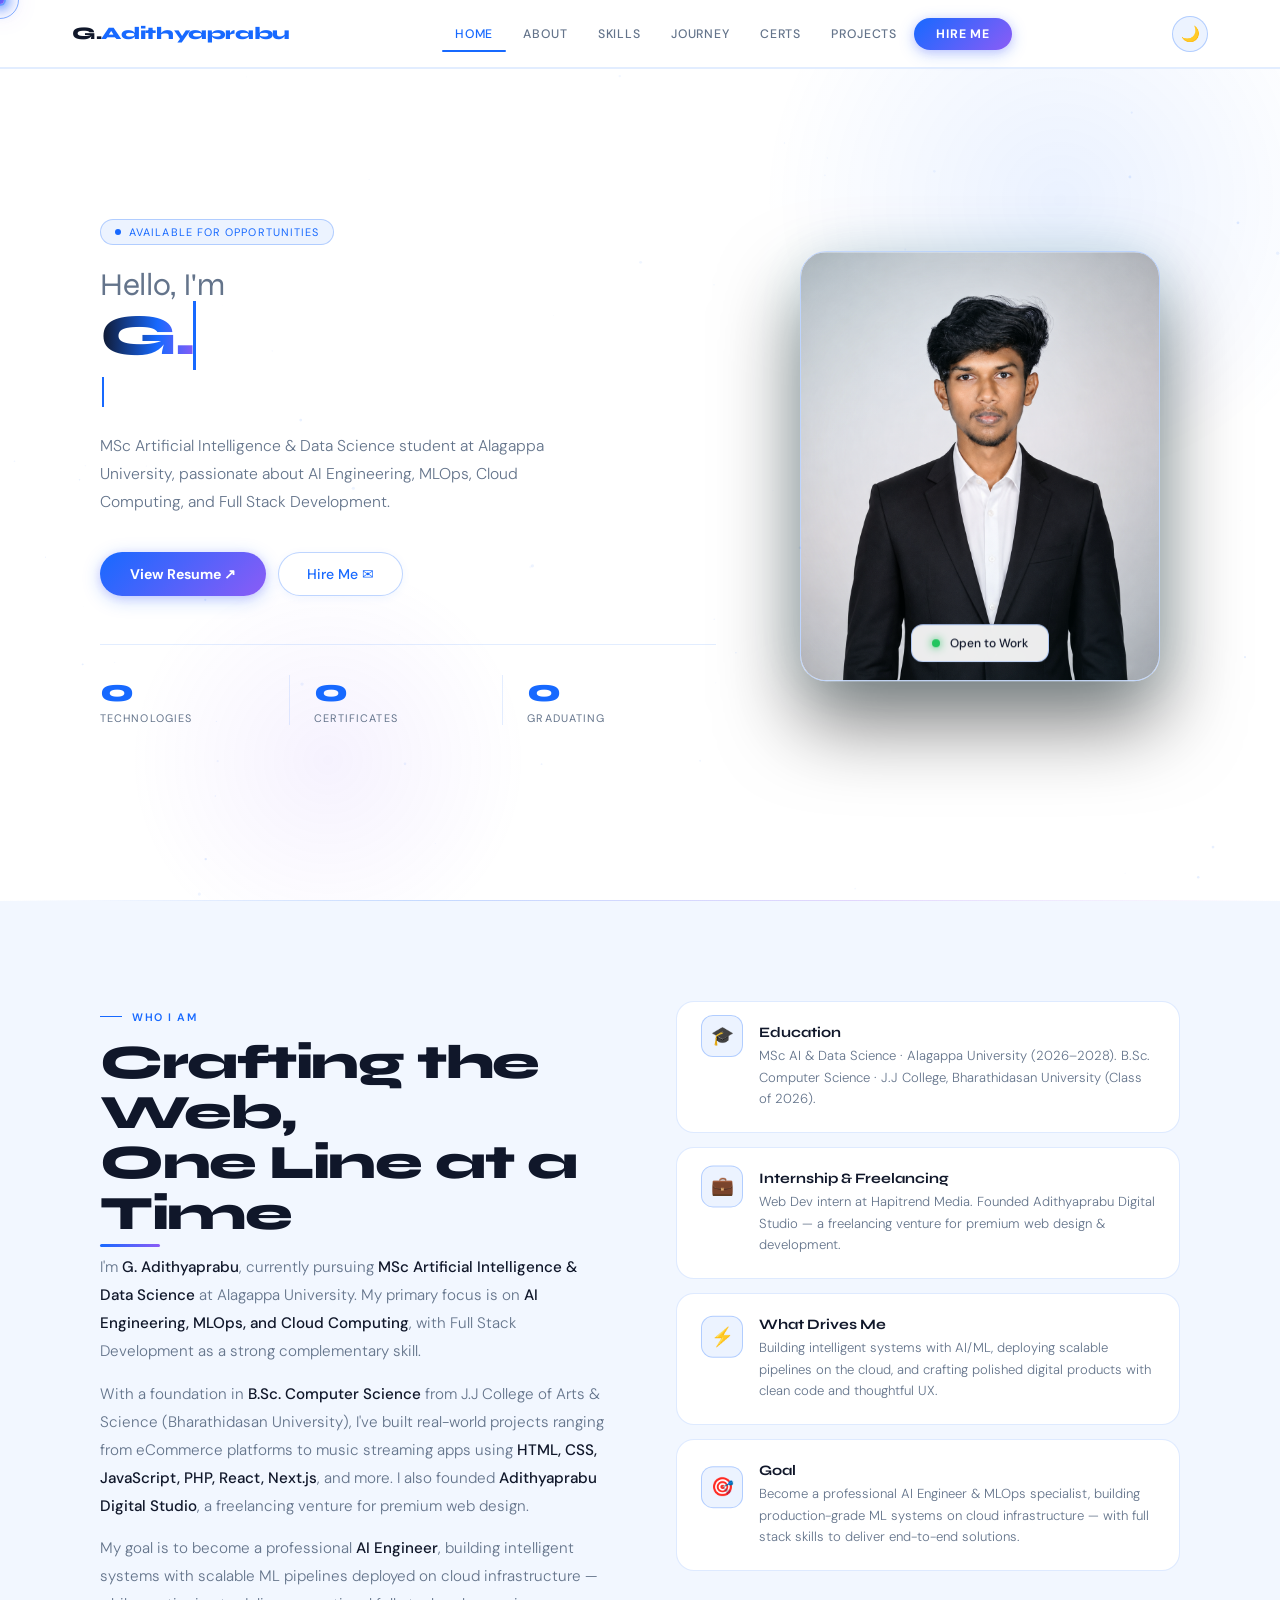
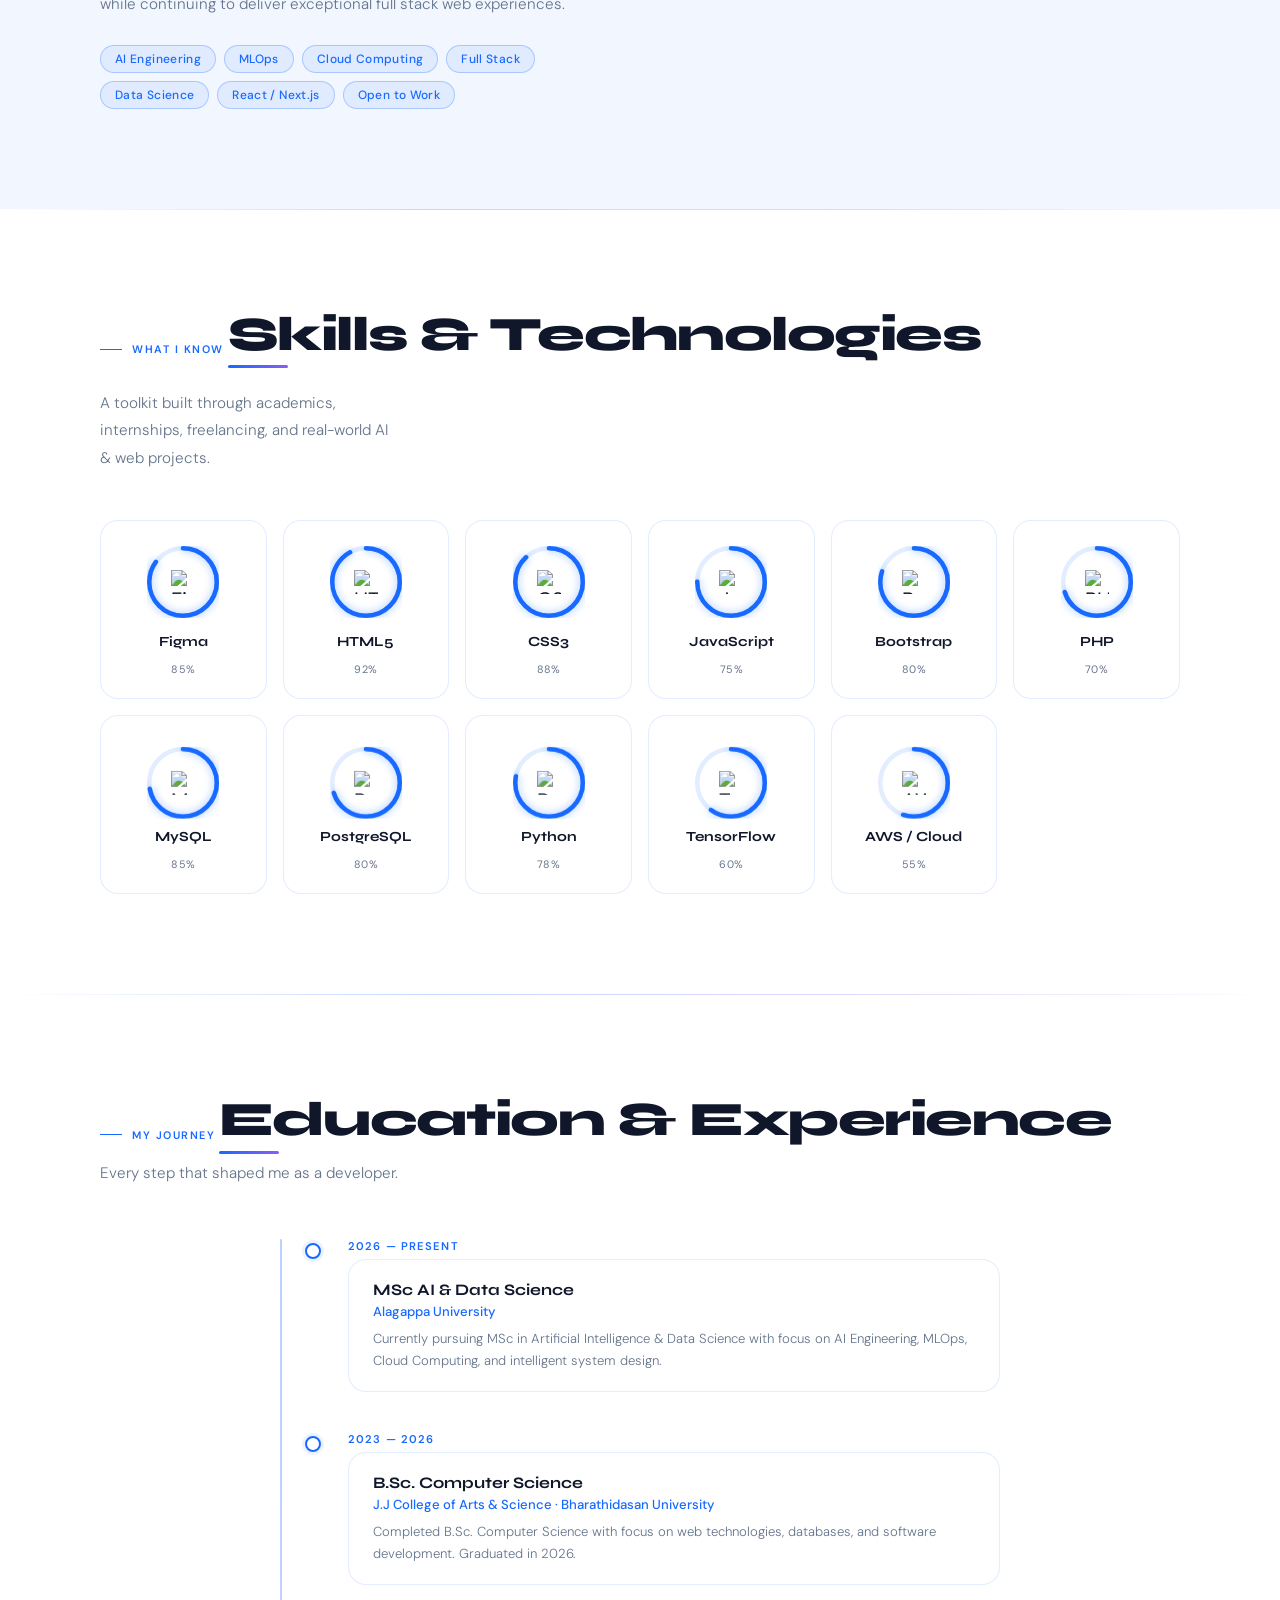
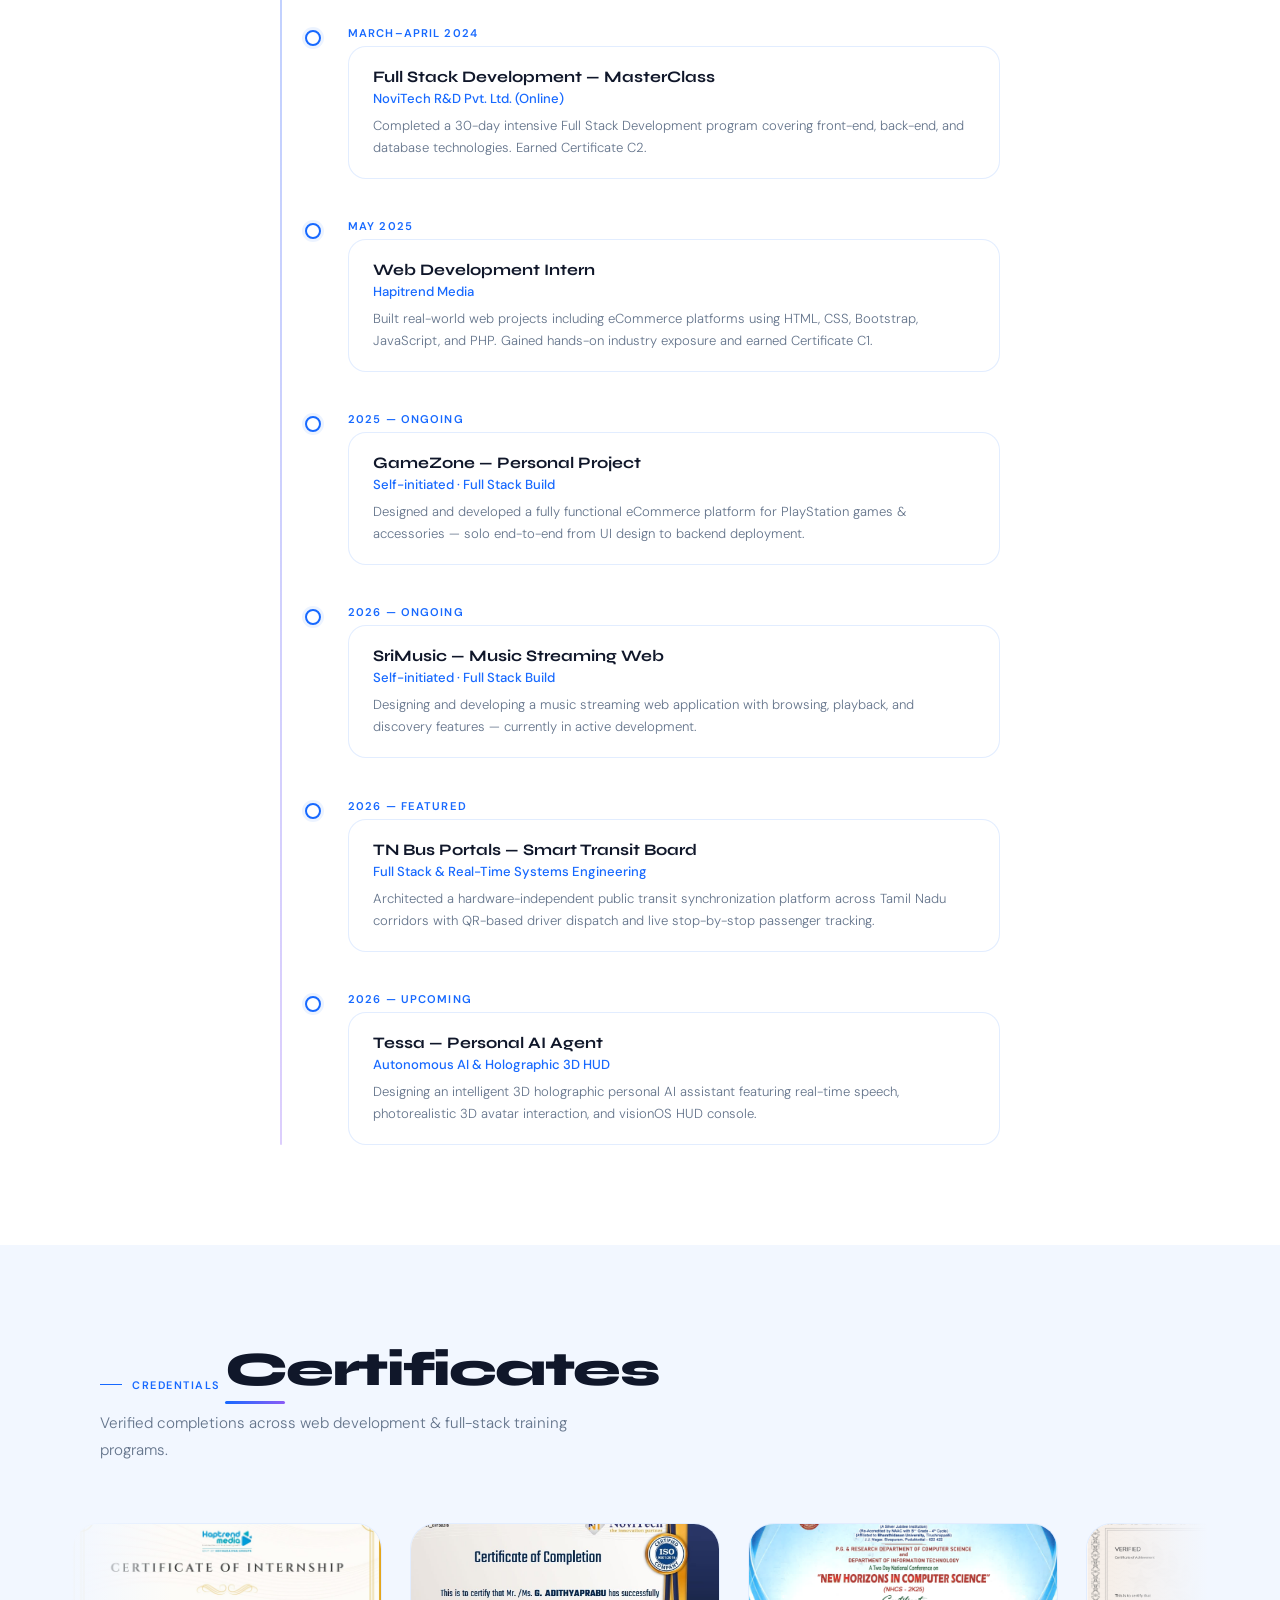
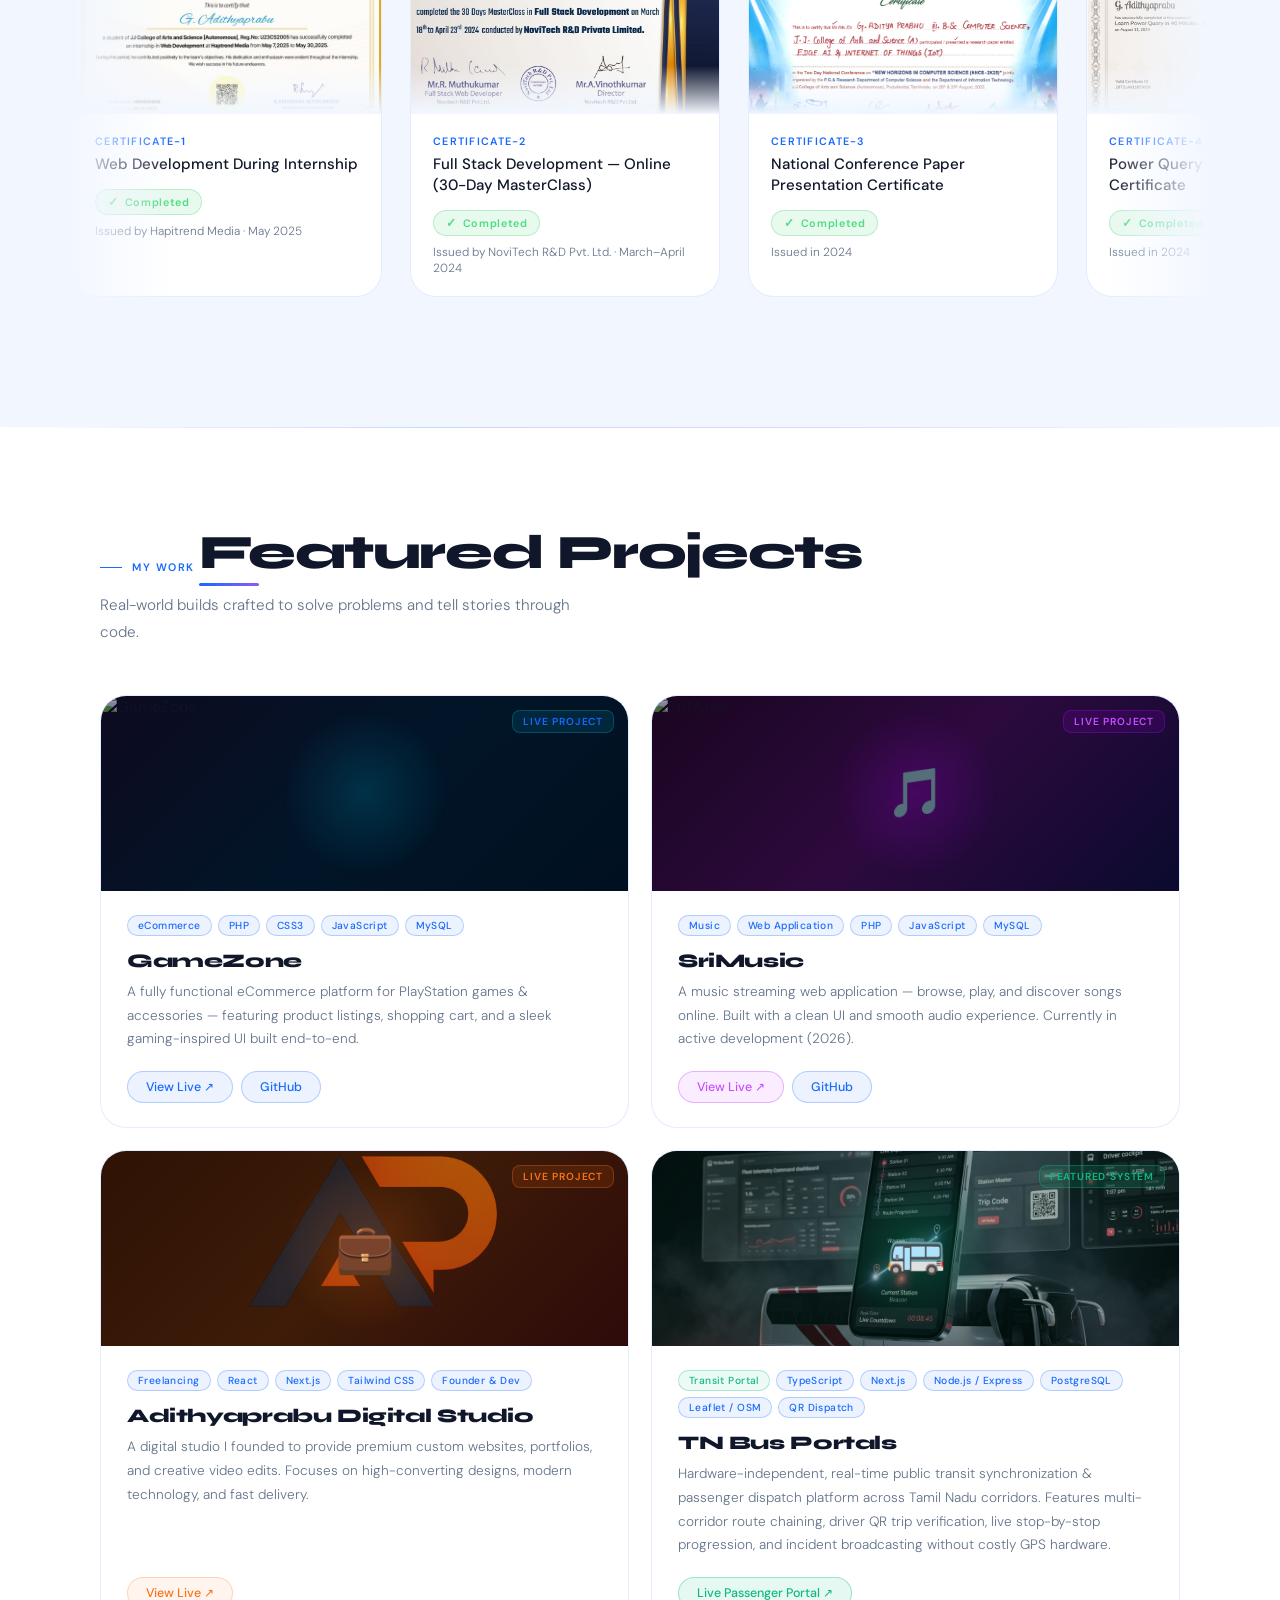
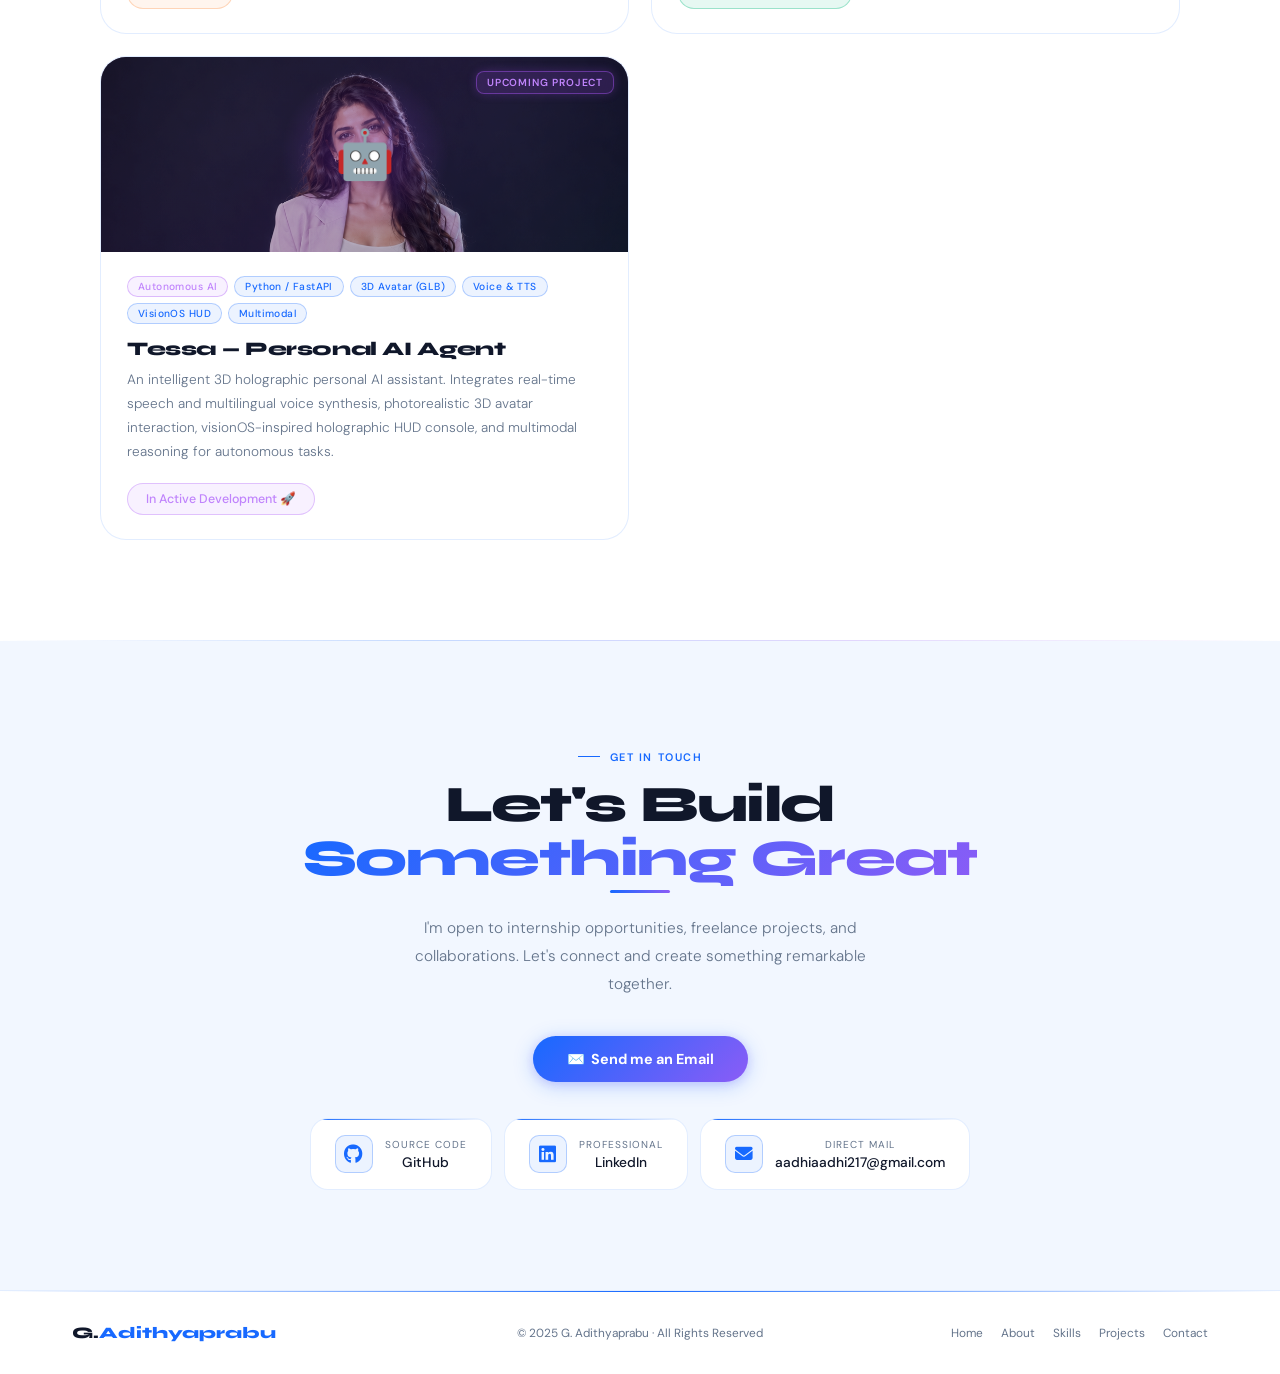
==== index.html @ 34a4c863 "Revert "Implement interactive 3D Deep Particle Constellation background with Three.js" This reverts " ====
<!DOCTYPE html>
<html lang="en">

<head>
  <meta charset="UTF-8" />
  <meta name="viewport" content="width=device-width, initial-scale=1.0" />
  <title>G. Adithyaprabu — AI Engineer | MLOps | Full Stack Developer</title>
  <link rel="icon" type="image/png" href="person-circle.svg" />

  <!-- High-Priority Local Font Preload (Instant Zero-FOUT Load) -->
  <link rel="preload" href="fonts/syne.woff2" as="font" type="font/woff2" crossorigin />
  <link rel="preload" href="fonts/dmsans.woff2" as="font" type="font/woff2" crossorigin />

  <link rel="stylesheet" href="style.css">
  <link rel="preconnect" href="https://fonts.googleapis.com">
  <link rel="preconnect" href="https://fonts.gstatic.com" crossorigin>
  <link
    href="https://fonts.googleapis.com/css2?family=Syne:wght@400;600;700;800&family=DM+Sans:ital,opsz,wght@0,9..40,300;0,9..40,400;0,9..40,500;0,9..40,600&display=swap"
    rel="stylesheet" />
  <link rel="stylesheet" href="https://cdnjs.cloudflare.com/ajax/libs/font-awesome/6.5.1/css/all.min.css"
    crossorigin="anonymous" />
</head>

<body class="loading">

  <!-- CURSOR -->
  <div class="cursor" id="cur"></div>
  <div class="cursor-ring" id="curR"></div>

  <!-- SCROLL PROGRESS BAR -->
  <div id="scrollBar"></div>

  <!-- BG CANVAS -->
  <canvas id="bgCanvas"></canvas>

  <!-- ═══════════ PROJECT IMAGE FULLSCREEN MODAL ═══════════ -->
  <div class="project-modal" id="projectModal" aria-hidden="true">
    <div class="pm-wrapper">
      <button class="pm-close" id="pmClose" aria-label="Close preview">&times;</button>
      <div class="pm-img-box">
        <img id="pmImage" src="" alt="Project Preview" />
      </div>
      <div class="pm-caption" id="pmCaption"></div>
    </div>
  </div>

  <!-- ═══════════ RESUME MODAL ═══════════ -->
  <div class="resume-modal" id="resumeModal">
    <div class="resume-content">
      <div class="resume-close" id="resumeClose">&times;</div>
      <iframe id="resumeFrame" src=""></iframe>
    </div>
  </div>

  <!-- ═══════════ PRELOADER ═══════════ -->
  <div id="preloader">
    <canvas id="rainCanvas"></canvas>
    <div class="pre-watermark">
      <img src="p2.png" alt="" aria-hidden="true" class="pre-watermark-img" />
    </div>
    <div class="pre-glow"></div>
    <div class="pre-scan"></div>
    <div class="pre-c tl"></div>
    <div class="pre-c tr"></div>
    <div class="pre-c bl"></div>
    <div class="pre-c br"></div>

    <div class="pre-ring">
      <svg viewBox="0 0 136 136" xmlns="http://www.w3.org/2000/svg">
        <circle class="rt" cx="68" cy="68" r="65" />
        <circle class="rp" id="ringP" cx="68" cy="68" r="65" transform="rotate(-90 68 68)" />
      </svg>
      <div class="pre-av">
        <div class="pre-init">GA</div>
        <div class="pre-dot"></div>
      </div>
    </div>

    <div class="pre-nb">
      <div class="pre-gr">Welcome to my portfolio</div>
      <div class="pre-fn">G.<span>Adithyaprabu</span></div>
      <div class="pre-rt2">AI Engineer &nbsp;·&nbsp; MLOps &nbsp;·&nbsp; Full Stack Developer</div>
    </div>

    <div class="pre-st">
      <div class="pre-sti" id="psi">
        <div class="pre-sl">▶ Initializing portfolio...</div>
        <div class="pre-sl">▶ Loading skills &amp; projects...</div>
        <div class="pre-sl">▶ Rendering components...</div>
        <div class="pre-sl">▶ Almost ready...</div>
        <div class="pre-sl">✓ Launch complete!</div>
      </div>
    </div>

    <div class="pre-pr">
      <div class="pre-bo">
        <div class="pre-bf" id="pBar"></div>
      </div>
      <div class="pre-pc" id="pPct">0%</div>
    </div>
  </div>

  <!-- ═══════════ NAV ═══════════ -->
  <nav>
    <div class="nav-logo">G.<span>Adithyaprabu</span></div>
    <div class="nav-links" id="navLinks">
      <a href="#home" class="active">Home</a>
      <a href="#about">About</a>
      <a href="#skills">Skills</a>
      <a href="#timeline">Journey</a>
      <a href="#certificates">Certs</a>
      <a href="#projects">Projects</a>
      <a href="#contact" class="nav-hire">Hire Me</a>
    </div>
    <div style="display:flex;align-items:center;gap:8px">
      <button class="theme-btn" id="themeBtn" title="Toggle theme">🌙</button>
      <button class="ham-btn" id="hamBtn" aria-label="Menu">
        <span></span><span></span><span></span>
      </button>
    </div>
  </nav>
  <!-- Mobile Drawer -->
  <div class="mobile-nav" id="mobileNav">
    <a href="#home">Home</a>
    <a href="#about">About</a>
    <a href="#skills">Skills</a>
    <a href="#timeline">Journey</a>
    <a href="#certificates">Certs</a>
    <a href="#projects">Projects</a>
    <a href="#contact">Hire Me</a>
  </div>

  <!-- ═══════════ HERO ═══════════ -->
  <section id="home">
    <div class="hero-mesh"></div>
    <div class="hero-grid">

      <!-- LEFT -->
      <div class="hero-left rv">
        <div class="h-badge">Available for Opportunities</div>
        <h1 class="h-title">
          <span class="hi">Hello, I'm</span>
          <span class="name"><span class="typing-name" id="typingName"></span></span>
          <span class="role-typer"><span id="roleText"></span><span class="role-cursor"></span></span>
        </h1>
        <p class="h-desc">
          MSc Artificial Intelligence &amp; Data Science student at Alagappa University, passionate about
          AI Engineering, MLOps, Cloud Computing, and Full Stack Development.
        </p>
        <div class="h-btns">
          <button class="btn-s" id="viewResumeBtn">View Resume ↗</button>
          <button class="btn-g"
            onclick="window.open('https://mail.google.com/mail/?view=cm&fs=1&to=aadhiaadhi217@gmail.com','_blank')">
            Hire Me ✉
          </button>
        </div>
        <div class="h-stats">
          <div class="h-stat">
            <div class="h-sn" data-target="10">0</div>
            <div class="h-sl">Technologies</div>
          </div>
          <div class="h-stat" style="padding-left:24px">
            <div class="h-sn" data-target="6">0</div>
            <div class="h-sl">Certificates</div>
          </div>
          <div class="h-stat" style="padding-left:24px">
            <div class="h-sn" data-target="2028">0</div>
            <div class="h-sl">Graduating</div>
          </div>
        </div>
      </div>

      <!-- RIGHT — PHOTO -->
      <div class="h-photo-col rv" style="transition-delay:.15s">
        <div class="h-photo-wrap">
          <img src="Adithyaprabu.G.png" alt="G. Adithyaprabu"
            onerror="this.src='https://via.placeholder.com/360x430/e8eef6/0066ff?text=GA'" />
          <div class="h-photo-badge">
            <div class="h-pb-dot"></div>
            <div class="h-pb-txt">Open to Work</div>
          </div>
        </div>
      </div>

    </div>
  </section>

  <div class="divider"></div>

  <!-- ═══════════ ABOUT ═══════════ -->
  <section id="about">
    <div class="container">
      <div class="about-grid">

        <!-- LEFT -->
        <div class="rv">
          <div class="eyebrow">Who I Am</div>
          <h2 class="sec-title">Crafting the Web,<br />One Line at a Time</h2>
          <div class="about-text">
            <p>I'm <strong>G. Adithyaprabu</strong>, currently pursuing <strong>MSc Artificial Intelligence &amp; Data Science</strong> at Alagappa University. My primary focus is on <strong>AI Engineering, MLOps, and Cloud Computing</strong>, with Full Stack Development as a strong complementary skill.</p>
            <p>With a foundation in <strong>B.Sc. Computer Science</strong> from J.J College of Arts &amp; Science (Bharathidasan University), I've built real-world projects ranging from eCommerce platforms to music streaming apps using <strong>HTML, CSS, JavaScript, PHP, React, Next.js</strong>, and more. I also founded <strong>Adithyaprabu Digital Studio</strong>, a freelancing venture for premium web design.</p>
            <p>My goal is to become a professional <strong>AI Engineer</strong>, building intelligent systems with scalable ML pipelines deployed on cloud infrastructure — while continuing to deliver exceptional full stack web experiences.</p>
          </div>
          <div class="chips">
            <span class="chip">AI Engineering</span>
            <span class="chip">MLOps</span>
            <span class="chip">Cloud Computing</span>
            <span class="chip">Full Stack</span>
            <span class="chip">Data Science</span>
            <span class="chip">React / Next.js</span>
            <span class="chip">Open to Work</span>
          </div>
        </div>

        <!-- RIGHT CARDS -->
        <div class="ac-stack rv" style="transition-delay:.15s">
          <div class="ac">
            <div class="ac-ico">🎓</div>
            <div>
              <div class="ac-title">Education</div>
              <div class="ac-txt">MSc AI &amp; Data Science · Alagappa University (2026–2028). B.Sc. Computer Science · J.J College, Bharathidasan University (Class of 2026).</div>
            </div>
          </div>
          <div class="ac">
            <div class="ac-ico">💼</div>
            <div>
              <div class="ac-title">Internship &amp; Freelancing</div>
              <div class="ac-txt">Web Dev intern at Hapitrend Media. Founded Adithyaprabu Digital Studio — a freelancing venture for premium web design &amp; development.</div>
            </div>
          </div>
          <div class="ac">
            <div class="ac-ico">⚡</div>
            <div>
              <div class="ac-title">What Drives Me</div>
              <div class="ac-txt">Building intelligent systems with AI/ML, deploying scalable pipelines on the cloud, and
                crafting polished digital products with clean code and thoughtful UX.</div>
            </div>
          </div>
          <div class="ac">
            <div class="ac-ico">🎯</div>
            <div>
              <div class="ac-title">Goal</div>
              <div class="ac-txt">Become a professional AI Engineer &amp; MLOps specialist, building production-grade ML systems on cloud infrastructure — with full stack skills to deliver end-to-end solutions.</div>
            </div>
          </div>
        </div>

      </div>
    </div>
  </section>

  <div class="divider"></div>

  <!-- ═══════════ SKILLS ═══════════ -->
  <section id="skills">
    <div class="container">
      <div class="skills-head rv">
        <div>
          <div class="eyebrow">What I Know</div>
          <h2 class="sec-title" style="margin-bottom:0">Skills &amp; Technologies</h2>
        </div>
        <p class="sec-sub" style="margin:0;max-width:300px">A toolkit built through academics, internships, freelancing, and
          real-world AI &amp; web projects.</p>
      </div>

      <div class="skills-grid">
        <!-- offset = 188 - (pct/100)*188 -->
        <div class="sk rv tilt" style="--w:85%;--offset:28.2">
          <div class="sk-ring-wrap">
            <svg viewBox="0 0 64 64">
              <circle class="sk-ring-track" cx="32" cy="32" r="30" />
              <circle class="sk-ring-fill" cx="32" cy="32" r="30" />
            </svg>
            <div class="sk-ring-icon"><img
                src="https://cdn.jsdelivr.net/gh/devicons/devicon@latest/icons/figma/figma-original.svg" alt="Figma"
                style="width:24px;height:24px;"></div>
          </div>
          <div class="sk-name">Figma</div>
          <div class="sk-pct">85%</div>
        </div>
        <div class="sk rv tilt" style="--w:92%;--offset:15.0;transition-delay:.06s">
          <div class="sk-ring-wrap">
            <svg viewBox="0 0 64 64">
              <circle class="sk-ring-track" cx="32" cy="32" r="30" />
              <circle class="sk-ring-fill" cx="32" cy="32" r="30" />
            </svg>
            <div class="sk-ring-icon"><img
                src="https://cdn.jsdelivr.net/gh/devicons/devicon@latest/icons/html5/html5-original.svg" alt="HTML5"
                style="width:24px;height:24px;"></div>
          </div>
          <div class="sk-name">HTML5</div>
          <div class="sk-pct">92%</div>
        </div>
        <div class="sk rv tilt" style="--w:88%;--offset:22.6;transition-delay:.12s">
          <div class="sk-ring-wrap">
            <svg viewBox="0 0 64 64">
              <circle class="sk-ring-track" cx="32" cy="32" r="30" />
              <circle class="sk-ring-fill" cx="32" cy="32" r="30" />
            </svg>
            <div class="sk-ring-icon"><img
                src="https://cdn.jsdelivr.net/gh/devicons/devicon@latest/icons/css3/css3-original.svg" alt="CSS3"
                style="width:24px;height:24px;"></div>
          </div>
          <div class="sk-name">CSS3</div>
          <div class="sk-pct">88%</div>
        </div>
        <div class="sk rv tilt" style="--w:75%;--offset:47.0;transition-delay:.18s">
          <div class="sk-ring-wrap">
            <svg viewBox="0 0 64 64">
              <circle class="sk-ring-track" cx="32" cy="32" r="30" />
              <circle class="sk-ring-fill" cx="32" cy="32" r="30" />
            </svg>
            <div class="sk-ring-icon"><img
                src="https://cdn.jsdelivr.net/gh/devicons/devicon@latest/icons/javascript/javascript-original.svg"
                alt="JavaScript" style="width:24px;height:24px;"></div>
          </div>
          <div class="sk-name">JavaScript</div>
          <div class="sk-pct">75%</div>
        </div>
        <div class="sk rv tilt" style="--w:80%;--offset:37.6;transition-delay:.24s">
          <div class="sk-ring-wrap">
            <svg viewBox="0 0 64 64">
              <circle class="sk-ring-track" cx="32" cy="32" r="30" />
              <circle class="sk-ring-fill" cx="32" cy="32" r="30" />
            </svg>
            <div class="sk-ring-icon"><img
                src="https://cdn.jsdelivr.net/gh/devicons/devicon@latest/icons/bootstrap/bootstrap-original.svg"
                alt="Bootstrap" style="width:24px;height:24px;"></div>
          </div>
          <div class="sk-name">Bootstrap</div>
          <div class="sk-pct">80%</div>
        </div>
        <div class="sk rv tilt" style="--w:70%;--offset:56.4;transition-delay:.30s">
          <div class="sk-ring-wrap">
            <svg viewBox="0 0 64 64">
              <circle class="sk-ring-track" cx="32" cy="32" r="30" />
              <circle class="sk-ring-fill" cx="32" cy="32" r="30" />
            </svg>
            <div class="sk-ring-icon"><img
                src="https://cdn.jsdelivr.net/gh/devicons/devicon@latest/icons/php/php-original.svg" alt="PHP"
                style="width:24px;height:24px;"></div>
          </div>
          <div class="sk-name">PHP</div>
          <div class="sk-pct">70%</div>
        </div>
        <div class="sk rv tilt" style="--w:72%;--offset:52.6;transition-delay:.36s">
          <div class="sk-ring-wrap">
            <svg viewBox="0 0 64 64">
              <circle class="sk-ring-track" cx="32" cy="32" r="30" />
              <circle class="sk-ring-fill" cx="32" cy="32" r="30" />
            </svg>
            <div class="sk-ring-icon"><img
                src="https://cdn.jsdelivr.net/gh/devicons/devicon@latest/icons/mysql/mysql-original.svg" alt="MySQL"
                style="width:24px;height:24px;"></div>
          </div>
          <div class="sk-name">MySQL</div>
          <div class="sk-pct">85%</div>
        </div>
        <div class="sk rv tilt" style="--w:70%;--offset:56.4;transition-delay:.42s">
          <div class="sk-ring-wrap">
            <svg viewBox="0 0 64 64">
              <circle class="sk-ring-track" cx="32" cy="32" r="30" />
              <circle class="sk-ring-fill" cx="32" cy="32" r="30" />
            </svg>
            <div class="sk-ring-icon"><img
                src="https://cdn.jsdelivr.net/gh/devicons/devicon@latest/icons/postgresql/postgresql-original.svg"
                alt="PostgreSQL" style="width:24px;height:24px;"></div>
          </div>
          <div class="sk-name">PostgreSQL</div>
          <div class="sk-pct">80%</div>
        </div>
        <div class="sk rv tilt" style="--w:78%;--offset:41.4;transition-delay:.48s">
          <div class="sk-ring-wrap">
            <svg viewBox="0 0 64 64">
              <circle class="sk-ring-track" cx="32" cy="32" r="30" />
              <circle class="sk-ring-fill" cx="32" cy="32" r="30" />
            </svg>
            <div class="sk-ring-icon"><img
                src="https://cdn.jsdelivr.net/gh/devicons/devicon@latest/icons/python/python-original.svg" alt="Python"
                style="width:24px;height:24px;"></div>
          </div>
          <div class="sk-name">Python</div>
          <div class="sk-pct">78%</div>
        </div>
        <div class="sk rv tilt" style="--w:60%;--offset:75.2;transition-delay:.54s">
          <div class="sk-ring-wrap">
            <svg viewBox="0 0 64 64">
              <circle class="sk-ring-track" cx="32" cy="32" r="30" />
              <circle class="sk-ring-fill" cx="32" cy="32" r="30" />
            </svg>
            <div class="sk-ring-icon"><img
                src="https://cdn.jsdelivr.net/gh/devicons/devicon@latest/icons/tensorflow/tensorflow-original.svg" alt="TensorFlow"
                style="width:24px;height:24px;"></div>
          </div>
          <div class="sk-name">TensorFlow</div>
          <div class="sk-pct">60%</div>
        </div>
        <div class="sk rv tilt" style="--w:55%;--offset:84.6;transition-delay:.60s">
          <div class="sk-ring-wrap">
            <svg viewBox="0 0 64 64">
              <circle class="sk-ring-track" cx="32" cy="32" r="30" />
              <circle class="sk-ring-fill" cx="32" cy="32" r="30" />
            </svg>
            <div class="sk-ring-icon"><img
                src="https://cdn.jsdelivr.net/gh/devicons/devicon@latest/icons/amazonwebservices/amazonwebservices-original-wordmark.svg" alt="AWS"
                style="width:24px;height:24px;"></div>
          </div>
          <div class="sk-name">AWS / Cloud</div>
          <div class="sk-pct">55%</div>
        </div>
      </div>
    </div>
  </section>

  <div class="divider"></div>

  <!-- ═══════════ TIMELINE / JOURNEY ═══════════ -->
  <section id="timeline">
    <div class="container">
      <div class="eyebrow rv">My Journey</div>
      <h2 class="sec-title rv">Education &amp; Experience</h2>
      <p class="sec-sub rv" style="margin-bottom:52px">Every step that shaped me as a developer.</p>

      <div class="tl-wrap">

        <div class="tl-item rv">
          <div class="tl-dot"></div>
          <div class="tl-date">2026 — Present</div>
          <div class="tl-card tilt">
            <div class="tl-title">MSc AI &amp; Data Science</div>
            <div class="tl-sub">Alagappa University</div>
            <div class="tl-desc">Currently pursuing MSc in Artificial Intelligence &amp; Data Science with focus on AI Engineering, MLOps, Cloud Computing, and intelligent system design.</div>
          </div>
        </div>

        <div class="tl-item rv" style="transition-delay:.1s">
          <div class="tl-dot"></div>
          <div class="tl-date">2023 — 2026</div>
          <div class="tl-card tilt">
            <div class="tl-title">B.Sc. Computer Science</div>
            <div class="tl-sub">J.J College of Arts &amp; Science · Bharathidasan University</div>
            <div class="tl-desc">Completed B.Sc. Computer Science with focus on web technologies,
              databases, and software development. Graduated in 2026.</div>
          </div>
        </div>

        <div class="tl-item rv" style="transition-delay:.2s">
          <div class="tl-dot"></div>
          <div class="tl-date">March–April 2024</div>
          <div class="tl-card tilt">
            <div class="tl-title">Full Stack Development — MasterClass</div>
            <div class="tl-sub">NoviTech R&amp;D Pvt. Ltd. (Online)</div>
            <div class="tl-desc">Completed a 30-day intensive Full Stack Development program covering front-end,
              back-end, and database technologies. Earned Certificate C2.</div>
          </div>
        </div>

        <div class="tl-item rv" style="transition-delay:.3s">
          <div class="tl-dot"></div>
          <div class="tl-date">May 2025</div>
          <div class="tl-card tilt">
            <div class="tl-title">Web Development Intern</div>
            <div class="tl-sub">Hapitrend Media</div>
            <div class="tl-desc">Built real-world web projects including eCommerce platforms using HTML, CSS, Bootstrap,
              JavaScript, and PHP. Gained hands-on industry exposure and earned Certificate C1.</div>
          </div>
        </div>

        <div class="tl-item rv" style="transition-delay:.4s">
          <div class="tl-dot"></div>
          <div class="tl-date">2025 — Ongoing</div>
          <div class="tl-card tilt">
            <div class="tl-title">GameZone — Personal Project</div>
            <div class="tl-sub">Self-initiated · Full Stack Build</div>
            <div class="tl-desc">Designed and developed a fully functional eCommerce platform for PlayStation games
              &amp; accessories — solo end-to-end from UI design to backend deployment.</div>
          </div>
        </div>

        <div class="tl-item rv" style="transition-delay:.5s">
          <div class="tl-dot"></div>
          <div class="tl-date">2026 — Ongoing</div>
          <div class="tl-card tilt">
            <div class="tl-title">SriMusic — Music Streaming Web </div>
            <div class="tl-sub">Self-initiated · Full Stack Build</div>
            <div class="tl-desc">Designing and developing a music streaming web application with browsing, playback, and
              discovery features — currently in active development.</div>
          </div>
        </div>

        <div class="tl-item rv" style="transition-delay:.6s">
          <div class="tl-dot"></div>
          <div class="tl-date">2026 — Featured</div>
          <div class="tl-card tilt">
            <div class="tl-title">TN Bus Portals — Smart Transit Board</div>
            <div class="tl-sub">Full Stack &amp; Real-Time Systems Engineering</div>
            <div class="tl-desc">Architected a hardware-independent public transit synchronization platform across Tamil Nadu corridors with QR-based driver dispatch and live stop-by-stop passenger tracking.</div>
          </div>
        </div>

        <div class="tl-item rv" style="transition-delay:.7s">
          <div class="tl-dot"></div>
          <div class="tl-date">2026 — Upcoming</div>
          <div class="tl-card tilt">
            <div class="tl-title">Tessa — Personal AI Agent</div>
            <div class="tl-sub">Autonomous AI &amp; Holographic 3D HUD</div>
            <div class="tl-desc">Designing an intelligent 3D holographic personal AI assistant featuring real-time speech, photorealistic 3D avatar interaction, and visionOS HUD console.</div>
          </div>
        </div>

      </div>
    </div>
  </section>
  <button id="backTop" title="Back to top">↑</button>

  <section id="certificates">
    <div class="container">
      <div class="eyebrow rv">Credentials</div>
      <h2 class="sec-title rv">Certificates</h2>
      <p class="sec-sub rv" style="margin-bottom:48px">Verified completions across web development &amp; full-stack
        training programs.</p>
    </div>

    <div class="certs-marquee">
      <div class="certs-track">
        <!-- Set 1 -->
        <div class="cc" onclick="window.open('c2.jpeg', '_blank')" style="cursor:pointer">
          <div class="cc-thumb">
            <img src="c2.jpeg" alt="Certificate C1" onerror="this.style.display='none';this.nextElementSibling.style.display='flex'" />
            <div class="cc-ph" style="display:none"><div class="cc-phi">📜</div><div>Certificate of Internship</div></div>
          </div>
          <div class="cc-body">
            <div class="cc-num">Certificate-1</div>
            <div class="cc-title">Web Development During Internship</div>
            <div class="cc-badge">Completed</div>
            <div class="cc-iss">Issued by Hapitrend Media · May 2025</div>
          </div>
        </div>

        <div class="cc" onclick="window.open('c1.jpeg', '_blank')" style="cursor:pointer">
          <div class="cc-thumb">
            <img src="c1.jpeg" alt="Certificate C2" onerror="this.style.display='none';this.nextElementSibling.style.display='flex'" />
            <div class="cc-ph" style="display:none"><div class="cc-phi">🏆</div><div>Certificate of Completion</div></div>
          </div>
          <div class="cc-body">
            <div class="cc-num">Certificate-2</div>
            <div class="cc-title">Full Stack Development — Online (30-Day MasterClass)</div>
            <div class="cc-badge">Completed</div>
            <div class="cc-iss">Issued by NoviTech R&amp;D Pvt. Ltd. · March–April 2024</div>
          </div>
        </div>

        <div class="cc" onclick="window.open('c3.png', '_blank')" style="cursor:pointer">
          <div class="cc-thumb">
            <img src="c3.png" alt="Certificate C3" onerror="this.style.display='none';this.nextElementSibling.style.display='flex'" />
            <div class="cc-ph" style="display:none"><div class="cc-phi">📜</div><div>National Conference Paper Presentation Certificate</div></div>
          </div>
          <div class="cc-body">
            <div class="cc-num">Certificate-3</div>
            <div class="cc-title">National Conference Paper Presentation Certificate</div>
            <div class="cc-badge">Completed</div>
            <div class="cc-iss">Issued in 2024</div>
          </div>
        </div>

        <div class="cc" onclick="window.open('c4.png', '_blank')" style="cursor:pointer">
          <div class="cc-thumb">
            <img src="c4.png" alt="Certificate C4" onerror="this.style.display='none';this.nextElementSibling.style.display='flex'" />
            <div class="cc-ph" style="display:none"><div class="cc-phi">📜</div><div>Power Query in 40 Minutes - Certificate</div></div>
          </div>
          <div class="cc-body">
            <div class="cc-num">Certificate-4</div>
            <div class="cc-title">Power Query in 40 Minutes - Certificate</div>
            <div class="cc-badge">Completed</div>
            <div class="cc-iss">Issued in 2024</div>
          </div>
        </div>

        <div class="cc" onclick="window.open('c5.jpg', '_blank')" style="cursor:pointer">
          <div class="cc-thumb">
            <img src="c5.jpg" alt="Certificate C5" onerror="this.style.display='none';this.nextElementSibling.style.display='flex'" />
            <div class="cc-ph" style="display:none"><div class="cc-phi">📜</div><div>JavaScript Programming - Value Added Course</div></div>
          </div>
          <div class="cc-body">
            <div class="cc-num">Certificate-5</div>
            <div class="cc-title">JavaScript Programming - Value Added Course</div>
            <div class="cc-badge">Completed</div>
            <div class="cc-iss">Issued in 2025</div>
          </div>
        </div>

         <div class="cc" onclick="window.open('c6.jpg', '_blank')" style="cursor:pointer">
          <div class="cc-thumb">
            <img src="c6.jpg" alt="Certificate C6" onerror="this.style.display='none';this.nextElementSibling.style.display='flex'" />
            <div class="cc-ph" style="display:none"><div class="cc-phi">📜</div><div>Python Libraries - Value Added Course</div></div>
          </div>
          <div class="cc-body">
            <div class="cc-num">Certificate-6</div>
            <div class="cc-title">Python Libraries - Value Added Course</div>
            <div class="cc-badge">Completed</div>
            <div class="cc-iss">Issued in 2025</div>
          </div>
        </div>

        <!-- Set 2 (duplicate for seamless loop) -->
        <div class="cc" onclick="window.open('c2.jpeg', '_blank')" style="cursor:pointer">
          <div class="cc-thumb">
            <img src="c2.jpeg" alt="Certificate C1" onerror="this.style.display='none';this.nextElementSibling.style.display='flex'" />
            <div class="cc-ph" style="display:none"><div class="cc-phi">📜</div><div>Certificate of Internship</div></div>
          </div>
          <div class="cc-body">
            <div class="cc-num">Certificate-1</div>
            <div class="cc-title">Web Development During Internship</div>
            <div class="cc-badge">Completed</div>
            <div class="cc-iss">Issued by Hapitrend Media · May 2025</div>
          </div>
        </div>

        <div class="cc" onclick="window.open('c1.jpeg', '_blank')" style="cursor:pointer">
          <div class="cc-thumb">
            <img src="c1.jpeg" alt="Certificate C2" onerror="this.style.display='none';this.nextElementSibling.style.display='flex'" />
            <div class="cc-ph" style="display:none"><div class="cc-phi">🏆</div><div>Certificate of Completion</div></div>
          </div>
          <div class="cc-body">
            <div class="cc-num">Certificate-2</div>
            <div class="cc-title">Full Stack Development — Online (30-Day MasterClass)</div>
            <div class="cc-badge">Completed</div>
            <div class="cc-iss">Issued by NoviTech R&amp;D Pvt. Ltd. · March–April 2024</div>
          </div>
        </div>

        <div class="cc" onclick="window.open('c3.png', '_blank')" style="cursor:pointer">
          <div class="cc-thumb">
            <img src="c3.png" alt="Certificate C3" onerror="this.style.display='none';this.nextElementSibling.style.display='flex'" />
            <div class="cc-ph" style="display:none"><div class="cc-phi">📜</div><div>Professional Certification</div></div>
          </div>
          <div class="cc-body">
            <div class="cc-num">Certificate-3</div>
            <div class="cc-title">National Conference Paper Presentation Certificate</div>
            <div class="cc-badge">Completed</div>
            <div class="cc-iss">Issued in 2024</div>
          </div>
        </div>

        <div class="cc" onclick="window.open('c4.png', '_blank')" style="cursor:pointer">
          <div class="cc-thumb">
            <img src="c4.png" alt="Certificate C4" onerror="this.style.display='none';this.nextElementSibling.style.display='flex'" />
            <div class="cc-ph" style="display:none"><div class="cc-phi">📜</div><div>Power Query in 40 Minutes - Certificate</div></div>
          </div>
          <div class="cc-body">
            <div class="cc-num">Certificate-4</div>
            <div class="cc-title">Power Query in 40 Minutes - Certificate</div>
            <div class="cc-badge">Completed</div>
            <div class="cc-iss">Issued in 2024</div>
          </div>
        </div>

        <div class="cc" onclick="window.open('c5.jpg', '_blank')" style="cursor:pointer">
          <div class="cc-thumb">
            <img src="c5.jpg" alt="Certificate C5" onerror="this.style.display='none';this.nextElementSibling.style.display='flex'" />
            <div class="cc-ph" style="display:none"><div class="cc-phi">📜</div><div>JavaScript Programming - Value Added Course</div></div>
          </div>
          <div class="cc-body">
            <div class="cc-num">Certificate-5</div>
            <div class="cc-title">JavaScript Programming - Value Added Course</div>
            <div class="cc-badge">Completed</div>
            <div class="cc-iss">Issued in 2025</div>
          </div>
        </div>

         <div class="cc" onclick="window.open('c6.jpg', '_blank')" style="cursor:pointer">
          <div class="cc-thumb">
            <img src="c6.jpg" alt="Certificate C6" onerror="this.style.display='none';this.nextElementSibling.style.display='flex'" />
            <div class="cc-ph" style="display:none"><div class="cc-phi">📜</div><div>Python Libraries - Value Added Course</div></div>
          </div>
          <div class="cc-body">
            <div class="cc-num">Certificate-6</div>
            <div class="cc-title">Python Libraries - Value Added Course</div>
            <div class="cc-badge">Completed</div>
            <div class="cc-iss">Issued in 2025</div>
          </div>
        </div>
      </div>
    </div>

        
  </section>

  <div class="divider"></div>

  <!-- ═══════════ PROJECTS ═══════════ -->
  <section id="projects">
    <div class="container">
      <div class="eyebrow rv">My Work</div>
      <h2 class="sec-title rv">Featured Projects</h2>
      <p class="sec-sub rv" style="margin-bottom:48px">Real-world builds crafted to solve problems and tell stories
        through code.</p>

      <div class="projects-grid">
        <!-- GameZone -->
        <div class="pc rv">
          <div class="pc-thumb">
            <img src="gamezone.png" alt="GameZone"
              style="width:100%;height:100%;object-fit:cover;position:absolute;inset:0;z-index:0;opacity:0.6" />
            <div class="pc-bg" style="z-index:-1"></div>
            <div class="pc-glow"></div>
            <div class="pc-icon"></div>
            <div class="pc-lbl">Live Project</div>
          </div>
          <div class="pc-body">
            <div class="pc-tags">
              <span class="ptag">eCommerce</span>
              <span class="ptag">PHP</span>
              <span class="ptag">CSS3</span>
              <span class="ptag">JavaScript</span>
              <span class="ptag">MySQL</span>
            </div>
            <div class="pc-name">GameZone</div>
            <div class="pc-desc">A fully functional eCommerce platform for PlayStation games &amp; accessories —
              featuring product listings, shopping cart, and a sleek gaming-inspired UI built end-to-end.</div>
            <div class="pc-links">
              <a href="http://games--zone.wuaze.com/" target="_blank" class="plink">View Live ↗</a>
              <a href="https://github.com/Aadhi9345" target="_blank" class="plink">GitHub</a>
            </div>
          </div>
        </div>

        <!-- SriMusic -->
        <div class="pc rv" style="transition-delay:.24s">
          <div class="pc-thumb">
            <img src="srimusic.png" alt="SriMusic"
              style="width:100%;height:100%;object-fit:cover;position:absolute;inset:0;z-index:0;opacity:0.6" />
            <div class="pc-bg" style="background:linear-gradient(135deg,#1a0520,#2d0a3e,#0a0a2e);z-index:-1"></div>
            <div class="pc-glow" style="background:radial-gradient(circle,rgba(180,0,255,.18),transparent 70%)"></div>
            <div class="pc-icon">🎵</div>
            <div class="pc-lbl" style="background:rgba(180,0,255,.12);border-color:rgba(180,0,255,.3);color:#c84dff">Live Project</div>
          </div>
          <div class="pc-body">
            <div class="pc-tags">
              <span class="ptag">Music</span>
              <span class="ptag">Web Application</span>
              <span class="ptag">PHP</span>
              <span class="ptag">JavaScript</span>
              <span class="ptag">MySQL</span>
            </div>
            <div class="pc-name">SriMusic</div>
            <div class="pc-desc">A music streaming web application — browse, play, and discover songs online. Built with
              a clean UI and smooth audio experience. Currently in active development (2026).</div>
            <div class="pc-links">
              <a href="http://sri-music.is-great.net" class="plink" target="_blank"
                style="color:#c84dff;border-color:rgba(180,0,255,.25);background:rgba(180,0,255,.07)">View Live ↗</a>
              <a href="https://github.com/Aadhi9345" target="_blank" class="plink">GitHub</a>
            </div>
          </div>
        </div>

        <!-- Adithyaprabu Digital Studio -->
        <div class="pc rv" style="transition-delay:.48s">
          <div class="pc-thumb">
            <img src="Logo.png" alt="Adithyaprabu Digital Studio"
              style="width:100%;height:100%;object-fit:cover;position:absolute;inset:0;z-index:0;opacity:0.6" />
            <div class="pc-bg" style="background:linear-gradient(135deg,#2e1205,#3e1c08,#2e0a0a);z-index:-1"></div>
            <div class="pc-glow" style="background:radial-gradient(circle,rgba(249,115,22,.18),transparent 70%)"></div>
            <div class="pc-icon">💼</div>
            <div class="pc-lbl" style="background:rgba(249,115,22,.12);border-color:rgba(249,115,22,.3);color:#f97316">Live Project</div>
          </div>
          <div class="pc-body">
            <div class="pc-tags">
              <span class="ptag">Freelancing</span>
              <span class="ptag">React</span>
              <span class="ptag">Next.js</span>
              <span class="ptag">Tailwind CSS</span>
              <span class="ptag">Founder &amp; Dev</span>
            </div>
            <div class="pc-name">Adithyaprabu Digital Studio</div>
            <div class="pc-desc">A digital studio I founded to provide premium custom websites, portfolios, and creative video edits. Focuses on high-converting designs, modern technology, and fast delivery.</div>
            <div class="pc-links">
              <a href="https://adithyaprabudigitalstudio.vercel.app/" class="plink" target="_blank"
                style="color:#f97316;border-color:rgba(249,115,22,.25);background:rgba(249,115,22,.07)">View Live ↗</a>
            </div>
          </div>
        </div>

        <!-- TN Bus Portals -->
        <div class="pc rv" style="transition-delay:.60s">
          <div class="pc-thumb">
            <img src="SECOND_GENERATED_IMAGE_4_3.jpg" alt="TN Bus Portals"
              style="width:100%;height:100%;object-fit:cover;position:absolute;inset:0;z-index:0;opacity:0.65" />
            <div class="pc-bg" style="background:linear-gradient(135deg,#04261a,#063327,#021b14);z-index:-1"></div>
            <div class="pc-glow" style="background:radial-gradient(circle,rgba(16,185,129,.25),transparent 70%)"></div>
            <div class="pc-icon">🚌</div>
            <div class="pc-lbl" style="background:rgba(16,185,129,.14);border-color:rgba(16,185,129,.35);color:#10b981">Featured System</div>
          </div>
          <div class="pc-body">
            <div class="pc-tags">
              <span class="ptag" style="border-color:rgba(16,185,129,.3);color:#10b981;background:rgba(16,185,129,.08)">Transit Portal</span>
              <span class="ptag">TypeScript</span>
              <span class="ptag">Next.js</span>
              <span class="ptag">Node.js / Express</span>
              <span class="ptag">PostgreSQL</span>
              <span class="ptag">Leaflet / OSM</span>
              <span class="ptag">QR Dispatch</span>
            </div>
            <div class="pc-name">TN Bus Portals</div>
            <div class="pc-desc">Hardware-independent, real-time public transit synchronization &amp; passenger dispatch platform across Tamil Nadu corridors. Features multi-corridor route chaining, driver QR trip verification, live stop-by-stop progression, and incident broadcasting without costly GPS hardware.</div>
            <div class="pc-links">
              <a href="https://tn-bus-track-passangerportal.vercel.app/" target="_blank" class="plink"
                style="color:#10b981;border-color:rgba(16,185,129,.35);background:rgba(16,185,129,.1)">Live Passenger Portal ↗</a>
            </div>
          </div>
        </div>

        <!-- Tessa Personal AI Agent -->
        <div class="pc rv" style="transition-delay:.72s">
          <div class="pc-thumb">
            <img src="tessa.png" alt="Tessa Personal AI Agent"
              style="width:100%;height:100%;object-fit:cover;object-position:top center;position:absolute;inset:0;z-index:0;opacity:0.65" />
            <div class="pc-bg" style="background:linear-gradient(135deg,#1f0a2e,#2a0845,#0b0c26);z-index:-1"></div>
            <div class="pc-glow" style="background:radial-gradient(circle,rgba(168,85,247,.28),transparent 70%)"></div>
            <div class="pc-icon">🤖</div>
            <div class="pc-lbl" style="background:rgba(168,85,247,.16);border-color:rgba(168,85,247,.45);color:#c084fc;box-shadow:0 0 10px rgba(168,85,247,.25)">Upcoming Project</div>
          </div>
          <div class="pc-body">
            <div class="pc-tags">
              <span class="ptag" style="border-color:rgba(168,85,247,.35);color:#c084fc;background:rgba(168,85,247,.08)">Autonomous AI</span>
              <span class="ptag">Python / FastAPI</span>
              <span class="ptag">3D Avatar (GLB)</span>
              <span class="ptag">Voice &amp; TTS</span>
              <span class="ptag">VisionOS HUD</span>
              <span class="ptag">Multimodal</span>
            </div>
            <div class="pc-name">Tessa — Personal AI Agent</div>
            <div class="pc-desc">An intelligent 3D holographic personal AI assistant. Integrates real-time speech and multilingual voice synthesis, photorealistic 3D avatar interaction, visionOS-inspired holographic HUD console, and multimodal reasoning for autonomous tasks.</div>
            <div class="pc-links">
              <span class="plink" style="color:#c084fc;border-color:rgba(168,85,247,.3);background:rgba(168,85,247,.08);cursor:default">In Active Development 🚀</span>
            </div>
          </div>
        </div>

      </div>
    </div>
  </section>

  <div class="divider"></div>

  <!-- ═══════════ CONTACT ═══════════ -->
  <section id="contact">
    <div class="container">
      <div class="contact-wrap rv">
        <div class="eyebrow" style="justify-content:center;display:inline-flex;margin:0 auto 14px">Get in Touch</div>
        <h2 class="sec-title contact-title">
          Let's Build<br />
          <span
            style="background:linear-gradient(135deg,var(--cyan),var(--cyan2));-webkit-background-clip:text;-webkit-text-fill-color:transparent;background-clip:text">Something
            Great</span>
        </h2>
        <p class="contact-sub">I'm open to internship opportunities, freelance projects, and collaborations. Let's
          connect and create something remarkable together.</p>

        <!-- Opens Gmail compose directly -->
        <a href="https://mail.google.com/mail/?view=cm&fs=1&to=aadhiaadhi217@gmail.com" target="_blank"
          class="c-email-btn">✉️ &nbsp;Send me an Email</a>

        <div class="contact-cards">
          <a href="https://github.com/Aadhi9345" target="_blank" class="ccard">
            <div class="ccard-ico"><i class="fa-brands fa-github" style="font-size:1.2rem;color:var(--cyan)"></i></div>
            <div>
              <div class="ccard-lbl">Source Code</div>
              <div class="ccard-val">GitHub</div>
            </div>
          </a>
          <a href="https://www.linkedin.com/in/adithyaprabu-g-95201b2a3" target="_blank" class="ccard">
            <div class="ccard-ico"><i class="fa-brands fa-linkedin" style="font-size:1.2rem;color:var(--cyan)"></i>
            </div>
            <div>
              <div class="ccard-lbl">Professional</div>
              <div class="ccard-val">LinkedIn</div>
            </div>
          </a>
          <a href="https://mail.google.com/mail/?view=cm&fs=1&to=aadhiaadhi217@gmail.com" target="_blank" class="ccard">
            <div class="ccard-ico"><i class="fa-solid fa-envelope" style="font-size:1.1rem;color:var(--cyan)"></i></div>
            <div>
              <div class="ccard-lbl">Direct Mail</div>
              <div class="ccard-val">aadhiaadhi217@gmail.com</div>
            </div>
          </a>
        </div>
      </div>
    </div>
  </section>

  <!-- ═══════════ FOOTER ═══════════ -->
  <footer>
    <div class="f-logo">G.<span>Adithyaprabu</span></div>
    <div class="f-copy">© 2025 G. Adithyaprabu · All Rights Reserved</div>
    <div class="f-links">
      <a href="#home">Home</a>
      <a href="#about">About</a>
      <a href="#skills">Skills</a>
      <a href="#projects">Projects</a>
      <a href="#contact">Contact</a>
    </div>
  </footer>

  <!-- ═══════════ SCRIPTS ═══════════ -->
  <script data-cfasync="false" src="/cdn-cgi/scripts/5c5dd728/cloudflare-static/email-decode.min.js"></script>
  <script>
    /* ── PRELOADER ── */
    (function () {
      const pre = document.getElementById('preloader');
      const bar = document.getElementById('pBar');
      const pct = document.getElementById('pPct');
      const ring = document.getElementById('ringP');
      const si = document.getElementById('psi');
      const CIRC = 2 * Math.PI * 65, BASE_TOTAL = 1800;
      const rc = document.getElementById('rainCanvas'), rx = rc.getContext('2d');
      rc.width = window.innerWidth; rc.height = window.innerHeight;
      const cols = Math.floor(rc.width / 18);
      const drops = Array(cols).fill(0).map(() => Math.random() * -rc.height / 14);
      const chars = '01<>{}[]()=;/\\abcdefABCDEF#$%&'.split('');
      const rainId = setInterval(() => {
        rx.fillStyle = 'rgba(255,255,255,.55)'; rx.fillRect(0, 0, rc.width, rc.height);
        rx.font = '13px Courier New';
        drops.forEach((y, i) => {
          rx.fillStyle = `rgba(23,105,255,${Math.random() * .3 + .1})`;
          rx.fillText(chars[Math.floor(Math.random() * chars.length)], i * 18, y * 14);
          drops[i] = y > rc.height / 14 + Math.random() * 20 ? -5 : y + .5;
        });
      }, 55);
      
      const sls = document.querySelectorAll('.pre-sl');
      let sIdx = 0; const t0 = Date.now();
      let isReady = false;

      // Detect font readiness
      document.fonts.ready.then(() => { isReady = true; });

      const tick = () => {
        const now = Date.now();
        const elapsed = now - t0;
        let raw = Math.min(elapsed / BASE_TOTAL, 1);
        
        // Ensure fonts are ready before 100%
        if (raw > 0.9 && !isReady) raw = 0.9;
        
        const p = Math.round(raw * raw * (3 - 2 * raw) * 100);
        bar.style.width = p + '%'; pct.textContent = p + '%';
        ring.style.strokeDashoffset = CIRC - (p / 100) * CIRC;
        const ni = Math.min(Math.floor(raw * sls.length), sls.length - 1);
        if (ni !== sIdx) { sIdx = ni; si.style.transform = `translateY(-${sIdx * 18}px)` }
        
        if (p < 100) { requestAnimationFrame(tick) }
        else {
          setTimeout(() => {
            clearInterval(rainId);
            pre.classList.add('exit');
            pre.addEventListener('animationend', () => {
              pre.style.display = 'none';
              document.body.classList.remove('loading');
              startTyping();
            }, { once: true });
          }, 400);
        }
      };
      requestAnimationFrame(tick);
    })();

    /* ── RESUME MODAL ── */
    const resumeModal = document.getElementById('resumeModal');
    const resumeFrame = document.getElementById('resumeFrame');
    document.getElementById('viewResumeBtn').addEventListener('click', () => {
      resumeModal.classList.add('open');
      resumeFrame.src = 'G. Adithyaprabu(Resume).pdf';
    });
    document.getElementById('resumeClose').addEventListener('click', () => {
      resumeModal.classList.remove('open');
      resumeFrame.src = '';
    });
    resumeModal.addEventListener('click', e => {
      if (e.target === resumeModal) { resumeModal.classList.remove('open'); resumeFrame.src = ''; }
    });

    /* ── PROJECT IMAGE FULLSCREEN MODAL ── */
    const projectModal = document.getElementById('projectModal');
    const pmImage = document.getElementById('pmImage');
    const pmCaption = document.getElementById('pmCaption');
    const pmClose = document.getElementById('pmClose');

    const openProjectModal = (imgSrc, title) => {
      pmImage.src = imgSrc;
      pmCaption.textContent = title || 'Project Preview';
      projectModal.classList.add('open');
      document.body.style.overflow = 'hidden';
    };

    const closeProjectModal = () => {
      projectModal.classList.remove('open');
      document.body.style.overflow = '';
      setTimeout(() => { pmImage.src = ''; }, 300);
    };

    document.querySelectorAll('.pc-thumb').forEach(thumb => {
      thumb.addEventListener('click', () => {
        const img = thumb.querySelector('img');
        if (!img) return;
        const pc = thumb.closest('.pc');
        const nameEl = pc ? pc.querySelector('.pc-name') : null;
        const title = nameEl ? nameEl.textContent.trim() : (img.alt || 'Project Preview');
        openProjectModal(img.src, title);
      });
    });

    pmClose.addEventListener('click', closeProjectModal);
    projectModal.addEventListener('click', e => {
      if (e.target === projectModal) closeProjectModal();
    });
    document.addEventListener('keydown', e => {
      if (e.key === 'Escape' && projectModal.classList.contains('open')) {
        closeProjectModal();
      }
    });

    /* ── THEME TOGGLE ── */
    const themeBtn = document.getElementById('themeBtn');
    let isDark = false;
    themeBtn.addEventListener('click', () => {
      isDark = !isDark;
      document.body.classList.toggle('dark-mode', isDark);
      themeBtn.textContent = isDark ? '☀️' : '🌙';
    });

    /* ── CURSOR ── */
    const cur = document.getElementById('cur'), curR = document.getElementById('curR');
    let mx = 0, my = 0, rx2 = 0, ry2 = 0;
    document.addEventListener('mousemove', e => { mx = e.clientX; my = e.clientY; cur.style.left = mx + 'px'; cur.style.top = my + 'px' });
    (function a() { rx2 += (mx - rx2) * .11; ry2 += (my - ry2) * .11; curR.style.left = rx2 + 'px'; curR.style.top = ry2 + 'px'; requestAnimationFrame(a) })();
    document.querySelectorAll('a,button,.sk,.cc,.pc,.ac').forEach(el => {
      el.addEventListener('mouseenter', () => { cur.classList.add('h'); curR.classList.add('h') });
      el.addEventListener('mouseleave', () => { cur.classList.remove('h'); curR.classList.remove('h') });
    });

    /* ── BG PARTICLES ── */
    const cv = document.getElementById('bgCanvas'), ctx = cv.getContext('2d');
    const rsz = () => { cv.width = window.innerWidth; cv.height = window.innerHeight }; rsz(); window.addEventListener('resize', rsz);
    const pts = Array.from({ length: 65 }, () => ({
      x: Math.random() * cv.width, y: Math.random() * cv.height,
      r: Math.random() * 1.4 + .3, dx: (Math.random() - .5) * .28, dy: (Math.random() - .5) * .28, a: Math.random() * .8 + .2
    }));
    function ptColor() { return isDark ? 'rgba(56,130,255,' : 'rgba(23,105,255,'; }
    (function dp() {
      ctx.clearRect(0, 0, cv.width, cv.height);
      pts.forEach(p => {
        p.x += p.dx; p.y += p.dy;
        if (p.x < 0) p.x = cv.width; if (p.x > cv.width) p.x = 0;
        if (p.y < 0) p.y = cv.height; if (p.y > cv.height) p.y = 0;
        ctx.beginPath(); ctx.arc(p.x, p.y, p.r, 0, Math.PI * 2);
        ctx.fillStyle = `${ptColor()}${p.a * .45})`; ctx.fill();
      });
      for (let i = 0; i < pts.length; i++)for (let j = i + 1; j < pts.length; j++) {
        const dx = pts[i].x - pts[j].x, dy = pts[i].y - pts[j].y, d = Math.sqrt(dx * dx + dy * dy);
        if (d < 110) {
          ctx.beginPath(); ctx.strokeStyle = `${ptColor()}${.04 * (1 - d / 110)})`;
          ctx.lineWidth = .5; ctx.moveTo(pts[i].x, pts[i].y); ctx.lineTo(pts[j].x, pts[j].y); ctx.stroke()
        }
      }
      requestAnimationFrame(dp);
    })();

    /* ── SCROLL PROGRESS ── */
    const sb = document.getElementById('scrollBar');
    window.addEventListener('scroll', () => {
      const h = document.documentElement;
      sb.style.width = (window.scrollY / (h.scrollHeight - h.clientHeight)) * 100 + '%';
    }, { passive: true });

    /* ── ACTIVE NAV ── */
    const secs = document.querySelectorAll('section[id]');
    const navAs = document.querySelectorAll('.nav-links a:not(.nav-hire)');
    window.addEventListener('scroll', () => {
      let c = ''; secs.forEach(s => { if (window.scrollY >= s.offsetTop - 90) c = s.id });
      navAs.forEach(a => a.classList.toggle('active', a.getAttribute('href') === '#' + c));
    }, { passive: true });

    /* ── SCROLL REVEAL ── */
    const obs = new IntersectionObserver(es => {
      es.forEach(e => { if (e.isIntersecting) e.target.classList.add('in') });
    }, { threshold: .1 });
    document.querySelectorAll('.rv,.sk').forEach(el => obs.observe(el));

    /* ── MULTI-ROLE TYPEWRITER ── */
    function startRoleTyper() {
      const roles = ['AI Engineer', 'MLOps Engineer', 'Cloud Computing', 'Full Stack Developer'];
      const el = document.getElementById('roleText');
      let ri = 0, ci = 0, deleting = false;
      const type = () => {
        const role = roles[ri];
        if (!deleting) {
          el.textContent = role.slice(0, ci + 1); ci++;
          if (ci === role.length) { deleting = true; setTimeout(type, 1800); return }
        } else {
          el.textContent = role.slice(0, ci - 1); ci--;
          if (ci === 0) { deleting = false; ri = (ri + 1) % roles.length; setTimeout(type, 400); return }
        }
        setTimeout(type, deleting ? 60 : 110);
      };
      type();
    }

    /* ── ANIMATED COUNTERS ── */
    function startCounters() {
      document.querySelectorAll('[data-target]').forEach(el => {
        const target = +el.dataset.target;
        let suffix = '';
        if (target === 7) suffix = '+';
        const dur = 1400;
        let cur = 0;
        const inc = target / (dur / 16);
        const go = () => {
          cur = Math.min(cur + inc, target);
          el.textContent = Math.floor(cur) + suffix;
          if (cur < target) requestAnimationFrame(go);
        };
        go();
      });
    }

    /* ── TYPING ANIMATION ── */
    function startTyping() {
      const el = document.getElementById('typingName');
      const text = 'G.Adithyaprabu';
      let i = 0;
      const go = () => {
        if (i < text.length) { el.textContent += text[i++]; setTimeout(go, 120); }
        else { startRoleTyper(); startCounters(); }
      };
      go();
    }

    /* ── 3D TILT (Only on devices with hover) ── */
    if (window.matchMedia('(hover: hover)').matches) {
      document.querySelectorAll('.tilt').forEach(card => {
        card.addEventListener('mousemove', e => {
          const r = card.getBoundingClientRect();
          const x = (e.clientX - r.left) / r.width - .5;
          const y = (e.clientY - r.top) / r.height - .5;
          card.style.transform = `perspective(800px) rotateY(${x * 12}deg) rotateX(${-y * 12}deg) scale(1.02)`;
        });
        card.addEventListener('mouseleave', () => {
          card.style.transform = 'perspective(800px) rotateY(0) rotateX(0) scale(1)';
        });
      });
    }

    /* ── HAMBURGER ── */
    const hamBtn = document.getElementById('hamBtn');
    const mobileNav = document.getElementById('mobileNav');
    hamBtn.addEventListener('click', () => {
      hamBtn.classList.toggle('open');
      mobileNav.classList.toggle('open');
    });
    mobileNav.querySelectorAll('a').forEach(a => {
      a.addEventListener('click', () => {
        hamBtn.classList.remove('open');
        mobileNav.classList.remove('open');
      });
    });

    /* ── BACK TO TOP ── */
    const bt = document.getElementById('backTop');
    window.addEventListener('scroll', () => {
      bt.classList.toggle('show', window.scrollY > 400);
    }, { passive: true });
    bt.addEventListener('click', () => window.scrollTo({ top: 0, behavior: 'smooth' }));

    /* ── NAV GLOW ON SCROLL ── */
    const navEl = document.querySelector('nav');
    window.addEventListener('scroll', () => {
      navEl.classList.toggle('scrolled', window.scrollY > 50);
    }, { passive: true });

    /* ── PROJECT CARD SPOTLIGHT (mouse tracking) ── */
    document.querySelectorAll('.pc').forEach(card => {
      card.addEventListener('mousemove', e => {
        const r = card.getBoundingClientRect();
        const x = ((e.clientX - r.left) / r.width) * 100;
        const y = ((e.clientY - r.top) / r.height) * 100;
        card.style.setProperty('--mouse-x', x + '%');
        card.style.setProperty('--mouse-y', y + '%');
      });
    });

    /* ── PARALLAX FLOAT ON SCROLL ── */
    const parallaxEls = document.querySelectorAll('.h-photo-wrap, .ac-ico, .sk-ring-wrap');
    window.addEventListener('scroll', () => {
      const scrollY = window.scrollY;
      parallaxEls.forEach(el => {
        const rect = el.getBoundingClientRect();
        if (rect.top < window.innerHeight && rect.bottom > 0) {
          const offset = (rect.top - window.innerHeight / 2) * 0.03;
          el.style.transform = `translateY(${offset}px)`;
        }
      });
    }, { passive: true });

    /* ── MAGNETIC BUTTONS ── */
    document.querySelectorAll('.btn-s, .btn-g, .c-email-btn').forEach(btn => {
      btn.addEventListener('mousemove', e => {
        const r = btn.getBoundingClientRect();
        const x = e.clientX - r.left - r.width / 2;
        const y = e.clientY - r.top - r.height / 2;
        btn.style.transform = `translate(${x * 0.15}px, ${y * 0.15}px)`;
      });
      btn.addEventListener('mouseleave', () => {
        btn.style.transform = 'translate(0, 0)';
      });
    });

    /* ── SECTION TITLE REVEAL OBSERVER ── */
    const titleObs = new IntersectionObserver(entries => {
      entries.forEach(e => {
        if (e.isIntersecting) {
          e.target.classList.add('in');
        }
      });
    }, { threshold: 0.2 });
    document.querySelectorAll('.sec-title').forEach(el => titleObs.observe(el));

    /* ── SMOOTH TEXT REVEAL FOR ABOUT PARAGRAPHS ── */
    const aboutObs = new IntersectionObserver(entries => {
      entries.forEach(e => {
        if (e.isIntersecting) {
          const paragraphs = e.target.querySelectorAll('p');
          paragraphs.forEach((p, i) => {
            p.style.opacity = '0';
            p.style.transform = 'translateY(15px)';
            p.style.transition = `opacity 0.6s ease ${i * 0.15}s, transform 0.6s ease ${i * 0.15}s`;
            requestAnimationFrame(() => {
              p.style.opacity = '1';
              p.style.transform = 'translateY(0)';
            });
          });
        }
      });
    }, { threshold: 0.2 });
    document.querySelectorAll('.about-text').forEach(el => aboutObs.observe(el));
  </script>
</body>

</html>
---- style.css ----
/* ─── LOCAL FONTS (FAST ZERO-FOUT LOADING) ─── */
    @font-face {
      font-family: 'Syne';
      font-style: normal;
      font-weight: 400 800;
      font-display: block;
      src: url('fonts/syne.woff2') format('woff2');
    }
    @font-face {
      font-family: 'Syne';
      font-style: normal;
      font-weight: 700;
      font-display: block;
      src: url('fonts/syne.woff2') format('woff2');
    }
    @font-face {
      font-family: 'Syne';
      font-style: normal;
      font-weight: 800;
      font-display: block;
      src: url('fonts/syne.woff2') format('woff2');
    }

    @font-face {
      font-family: 'DM Sans';
      font-style: normal;
      font-weight: 300 700;
      font-display: swap;
      src: url('fonts/dmsans.woff2') format('woff2');
    }
    @font-face {
      font-family: 'DM Sans';
      font-style: normal;
      font-weight: 400;
      font-display: swap;
      src: url('fonts/dmsans.woff2') format('woff2');
    }
    @font-face {
      font-family: 'DM Sans';
      font-style: normal;
      font-weight: 500;
      font-display: swap;
      src: url('fonts/dmsans.woff2') format('woff2');
    }
    @font-face {
      font-family: 'DM Sans';
      font-style: normal;
      font-weight: 600;
      font-display: swap;
      src: url('fonts/dmsans.woff2') format('woff2');
    }
    @font-face {
      font-family: 'DM Sans';
      font-style: normal;
      font-weight: 700;
      font-display: swap;
      src: url('fonts/dmsans.woff2') format('woff2');
    }

    /* ─── TOKENS (NEW PALETTE: ELECTRIC BLUE & NEON VIOLET) ─── */
    :root {
      --bg: #FFFFFF;
      --bg2: #F2F7FF;
      --bg3: #E8F0FE;
      --primary-accent: #1769FF;
      --secondary-accent: #8B5CF6;
      --btn-gradient: linear-gradient(135deg, #1769FF 0%, #8B5CF6 100%);
      --btn-gradient-hover: linear-gradient(135deg, #1255d9 0%, #7c3aed 100%);
      --border: rgba(23, 105, 255, 0.12);
      --border2: rgba(23, 105, 255, 0.28);
      --cyan: #1769FF;
      --cyan2: #8B5CF6;
      --cdim: rgba(23, 105, 255, 0.08);
      --text: #10172A;
      --muted: #64748B;
      --card: #FFFFFF;
      --card-border: rgba(23, 105, 255, 0.14);
      --card-border-hover: rgba(139, 92, 246, 0.35);
      --glow-blue: rgba(23, 105, 255, 0.35);
      --glow-violet: rgba(139, 92, 246, 0.35);
      --nav-h: 68px;
      --r: 18px;
      --rl: 26px;
      --ease: cubic-bezier(.23, 1, .32, 1);
    }

    /* ─── DARK MODE (toggle) ─────────────────── */
    body.dark-mode {
      --bg: #090D16;
      --bg2: #0F172A;
      --bg3: #1E293B;
      --primary-accent: #3882FF;
      --secondary-accent: #A78BFA;
      --btn-gradient: linear-gradient(135deg, #3882FF 0%, #8B5CF6 100%);
      --btn-gradient-hover: linear-gradient(135deg, #2563EB 0%, #7C3AED 100%);
      --border: rgba(255, 255, 255, 0.08);
      --border2: rgba(56, 130, 255, 0.28);
      --cyan: #3882FF;
      --cyan2: #A78BFA;
      --cdim: rgba(56, 130, 255, 0.12);
      --text: #F1F5F9;
      --muted: #94A3B8;
      --card: #0F172A;
      --card-border: rgba(56, 130, 255, 0.18);
      --card-border-hover: rgba(167, 139, 250, 0.4);
      --glow-blue: rgba(56, 130, 255, 0.4);
      --glow-violet: rgba(167, 139, 250, 0.4);
    }

    *,
    *::before,
    *::after {
      box-sizing: border-box;
      margin: 0;
      padding: 0
    }

    html, body {
      overflow-x: hidden;
      width: 100%;
      margin: 0;
      padding: 0;
    }

    html {
      scroll-behavior: smooth;
      scroll-padding-top: var(--nav-h)
    }

    body {
      font-family: 'DM Sans', sans-serif;
      background: var(--bg);
      color: var(--text);
      overflow-x: hidden;
      cursor: none;
      -webkit-font-smoothing: antialiased;
      transition: background .4s, color .4s
    }

    img {
      max-width: 100%;
      display: block
    }

    a {
      text-decoration: none
    }

    body.loading {
      overflow: hidden
    }

    /* ─── CURSOR ─────────────────────────────── */
    .cursor {
      position: fixed;
      width: 8px;
      height: 8px;
      background: var(--btn-gradient);
      border-radius: 50%;
      pointer-events: none;
      z-index: 100001;
      transform: translate(-50%, -50%);
      box-shadow: 0 0 0 2px rgba(23, 105, 255, .4), 0 0 14px 4px var(--primary-accent), 0 0 28px 6px rgba(139, 92, 246, .3);
      transition: width .2s, height .2s, box-shadow .2s
    }

    .cursor.h {
      width: 14px;
      height: 14px;
      box-shadow: 0 0 0 3px rgba(23, 105, 255, .5), 0 0 22px 6px var(--primary-accent), 0 0 46px 10px rgba(139, 92, 246, .25)
    }

    .cursor-ring {
      position: fixed;
      width: 38px;
      height: 38px;
      border: 1.5px solid rgba(23, 105, 255, .5);
      border-radius: 50%;
      pointer-events: none;
      z-index: 100000;
      transform: translate(-50%, -50%);
      transition: width .35s var(--ease), height .35s var(--ease), border-color .3s, border-radius .35s
    }

    .cursor-ring.h {
      width: 56px;
      height: 56px;
      border-color: var(--secondary-accent);
      border-radius: 35%
    }

    /* ─── BG CANVAS ──────────────────────────── */
    #bgCanvas {
      position: fixed;
      inset: 0;
      z-index: 0;
      opacity: .28;
      pointer-events: none
    }

    /* ─── SCROLL BAR ─────────────────────────── */
    #scrollBar {
      position: fixed;
      top: 0;
      left: 0;
      height: 2px;
      z-index: 9997;
      background: linear-gradient(90deg, var(--cyan), var(--cyan2));
      width: 0;
      box-shadow: 0 0 8px var(--cyan);
      transition: width .1s linear
    }

    /* ─── PRELOADER ──────────────────────────── */
    #preloader {
      position: fixed;
      inset: 0;
      z-index: 99999;
      background: #ffffff;
      display: flex;
      flex-direction: column;
      align-items: center;
      justify-content: center;
      overflow: hidden
    }

    #preloader.exit {
      animation: preExit .9s var(--ease) forwards
    }

    @keyframes preExit {
      0% {
        clip-path: inset(0 0 0 0)
      }

      100% {
        clip-path: inset(0 0 100% 0)
      }
    }

    #rainCanvas {
      position: absolute;
      inset: 0;
      opacity: .07;
      z-index: 0
    }

    /* ─── PRELOADER WATERMARK BLEND (p2.png) ─── */
    .pre-watermark {
      -webkit-mask-image: linear-gradient(to bottom, black 0%, black 65%, transparent 88%);
      mask-image: linear-gradient(to bottom, black 0%, black 65%, transparent 88%);
      position: absolute;
      inset: 0;
      display: flex;
      align-items: center;
      justify-content: center;
      pointer-events: none;
      z-index: 1;
      overflow: hidden;
    }

    .pre-watermark-img {
      width: auto;
      height: 88vh;
      max-height: 760px;
      max-width: 95vw;
      object-fit: contain;
      object-position: center;
      opacity: 0.22;
      filter: grayscale(35%) contrast(115%);
      mix-blend-mode: multiply;
      -webkit-mask-image: radial-gradient(ellipse 52% 42% at 50% 42%, rgba(0, 0, 0, 1) 25%, rgba(0, 0, 0, 0.45) 60%, transparent 95%);
      mask-image: radial-gradient(ellipse 52% 42% at 50% 42%, rgba(0, 0, 0, 1) 25%, rgba(0, 0, 0, 0.45) 60%, transparent 95%);
      animation: preWatermarkFloat 6s ease-in-out infinite alternate;
      transition: opacity .4s ease, filter .4s ease;
    }

    body.dark-mode #preloader {
      background: var(--bg);
    }

    body.dark-mode .pre-watermark-img {
      opacity: 0.24;
      filter: grayscale(30%) contrast(120%) brightness(0.95);
      mix-blend-mode: screen;
    }

    @keyframes preWatermarkFloat {
      0% {
        transform: scale(1) translateY(0);
      }
      100% {
        transform: scale(1.03) translateY(-8px);
      }
    }

    .pre-glow {
      position: absolute;
      width: 500px;
      height: 500px;
      border-radius: 50%;
      z-index: 1;
      background: radial-gradient(circle, rgba(23, 105, 255, .12), rgba(139, 92, 246, .06), transparent 70%);
      animation: cgp 3s ease-in-out infinite
    }

    @keyframes cgp {

      0%,
      100% {
        transform: scale(1)
      }

      50% {
        transform: scale(1.1)
      }
    }

    .pre-scan {
      position: absolute;
      left: 0;
      right: 0;
      height: 1px;
      z-index: 3;
      background: linear-gradient(90deg, transparent, rgba(23, 105, 255, .4), rgba(139, 92, 246, .4), transparent);
      animation: scan 3s linear infinite
    }

    @keyframes scan {
      0% {
        top: 0;
        opacity: 0
      }

      5% {
        opacity: 1
      }

      95% {
        opacity: 1
      }

      100% {
        top: 100%;
        opacity: 0
      }
    }

    .pre-c {
      position: absolute;
      width: 36px;
      height: 36px;
      border-color: rgba(23, 105, 255, .25);
      border-style: solid;
      z-index: 2
    }

    .pre-c.tl {
      top: 24px;
      left: 24px;
      border-width: 1.5px 0 0 1.5px
    }

    .pre-c.tr {
      top: 24px;
      right: 24px;
      border-width: 1.5px 1.5px 0 0
    }

    .pre-c.bl {
      bottom: 24px;
      left: 24px;
      border-width: 0 0 1.5px 1.5px
    }

    .pre-c.br {
      bottom: 24px;
      right: 24px;
      border-width: 0 1.5px 1.5px 0
    }

    .pre-ring {
      position: relative;
      z-index: 2;
      width: 148px;
      height: 148px;
      margin-bottom: 32px
    }

    .pre-ring svg {
      width: 100%;
      height: 100%;
      animation: spinR 2.4s linear infinite
    }

    @keyframes spinR {
      to {
        transform: rotate(360deg)
      }
    }

    .rt {
      fill: none;
      stroke: rgba(0, 0, 0, .07);
      stroke-width: 2
    }

    .rp {
      fill: none;
      stroke: #1769FF;
      stroke-width: 2;
      stroke-linecap: round;
      stroke-dasharray: 408;
      stroke-dashoffset: 408;
      filter: drop-shadow(0 0 8px #1769FF) drop-shadow(0 0 16px rgba(139, 92, 246, .4));
      transition: stroke-dashoffset .35s ease
    }

    .pre-av {
      position: absolute;
      inset: 14px;
      border-radius: 50%;
      background: rgba(23, 105, 255, .06);
      border: 1px solid rgba(23, 105, 255, .2);
      display: flex;
      flex-direction: column;
      align-items: center;
      justify-content: center;
      backdrop-filter: blur(4px)
    }

    .pre-init {
      font-family: 'Syne', sans-serif;
      font-size: 1.65rem;
      font-weight: 800;
      line-height: 1;
      background: linear-gradient(135deg, #1769FF, #8B5CF6);
      -webkit-background-clip: text;
      -webkit-text-fill-color: transparent;
      background-clip: text
    }

    .pre-dot {
      width: 6px;
      height: 6px;
      border-radius: 50%;
      background: #8B5CF6;
      box-shadow: 0 0 10px rgba(139, 92, 246, .6);
      margin-top: 5px;
      animation: dotB 1s ease-in-out infinite
    }

    @keyframes dotB {

      0%,
      100% {
        opacity: 1;
        transform: scale(1)
      }

      50% {
        opacity: .4;
        transform: scale(.7)
      }
    }

    .pre-nb {
      position: relative;
      z-index: 2;
      text-align: center;
      margin-bottom: 8px
    }

    .pre-gr {
      font-size: .7rem;
      letter-spacing: .18em;
      text-transform: uppercase;
      color: #94a3b8;
      margin-bottom: 8px;
      opacity: 0;
      animation: ru .6s ease .3s forwards
    }

    .pre-fn {
      font-family: 'Syne', sans-serif;
      font-size: clamp(1.7rem, 4vw, 2.5rem);
      font-weight: 800;
      letter-spacing: -.03em;
      color: #0f172a;
      line-height: 1;
      opacity: 0;
      animation: ru .7s var(--ease) .5s forwards
    }

    .pre-fn span {
      color: #1769FF
    }

    .pre-rt2 {
      font-size: .75rem;
      letter-spacing: .12em;
      text-transform: uppercase;
      color: #94a3b8;
      margin-top: 10px;
      opacity: 0;
      animation: ru .6s ease .8s forwards
    }

    @keyframes ru {
      from {
        opacity: 0;
        transform: translateY(14px)
      }

      to {
        opacity: 1;
        transform: translateY(0)
      }
    }

    .pre-st {
      position: relative;
      z-index: 2;
      font-family: 'Courier New', monospace;
      font-size: .7rem;
      color: #1769FF;
      letter-spacing: .06em;
      margin-top: 28px;
      height: 18px;
      overflow: hidden;
      opacity: 0;
      animation: ru .5s ease 1s forwards
    }

    .pre-sti {
      transition: transform .4s var(--ease)
    }

    .pre-sl {
      height: 18px;
      line-height: 18px
    }

    .pre-pr {
      position: relative;
      z-index: 2;
      display: flex;
      align-items: center;
      gap: 12px;
      margin-top: 18px;
      opacity: 0;
      animation: ru .5s ease 1.1s forwards
    }

    .pre-bo {
      width: 200px;
      height: 3px;
      background: rgba(0, 0, 0, .08);
      border-radius: 100px;
      overflow: hidden
    }

    .pre-bf {
      height: 100%;
      width: 0;
      background: linear-gradient(90deg, #1769FF, #8B5CF6);
      border-radius: 100px;
      box-shadow: 0 0 12px rgba(23, 105, 255, .4), 0 0 16px rgba(139, 92, 246, .3);
      transition: width .3s ease
    }

    .pre-pc {
      font-family: 'Syne', sans-serif;
      font-size: .76rem;
      font-weight: 700;
      color: #1769FF;
      min-width: 36px;
      letter-spacing: .04em
    }

    /* ─── NAV ────────────────────────────────── */
    nav {
      position: fixed;
      top: 0;
      left: 0;
      right: 0;
      z-index: 200;
      height: var(--nav-h);
      padding: 0 72px;
      display: flex;
      align-items: center;
      justify-content: space-between;
      background: rgba(255, 255, 255, .92);
      backdrop-filter: blur(20px);
      border-bottom: 1px solid var(--border);
      transition: background .4s
    }

    body.dark-mode nav {
      background: rgba(7, 12, 21, .85)
    }

    .nav-logo {
      font-family: 'Syne', sans-serif;
      font-weight: 800;
      font-size: 1.1rem;
      letter-spacing: -.02em;
      color: var(--text)
    }

    .nav-logo span {
      color: var(--cyan)
    }

    .nav-links {
      display: flex;
      align-items: center;
      gap: 4px
    }

    .nav-links a {
      font-size: .77rem;
      font-weight: 500;
      color: var(--muted);
      letter-spacing: .07em;
      text-transform: uppercase;
      padding: 6px 13px;
      border-radius: 8px;
      transition: color .25s, background .25s
    }

    .nav-links a:hover {
      color: var(--text);
      background: rgba(0, 0, 0, .05)
    }

    body.dark-mode .nav-links a:hover {
      background: rgba(255, 255, 255, .05)
    }

    .nav-links a.active {
      color: var(--cyan)
    }

    .nav-hire {
      background: var(--btn-gradient) !important;
      color: #ffffff !important;
      padding: 8px 22px !important;
      border-radius: 100px !important;
      font-weight: 700 !important;
      border: none !important;
      box-shadow: 0 4px 16px rgba(23, 105, 255, .25), 0 2px 8px rgba(139, 92, 246, .2) !important;
      transition: box-shadow .3s, transform .2s, background .3s !important
    }

    .nav-hire:hover {
      background: var(--btn-gradient-hover) !important;
      box-shadow: 0 0 28px var(--glow-blue), 0 0 20px var(--glow-violet) !important;
      transform: translateY(-2px) !important
    }

    /* theme toggle */
    .theme-btn {
      width: 36px;
      height: 36px;
      border-radius: 50%;
      border: 1px solid var(--border2);
      background: var(--cdim);
      color: var(--cyan);
      font-size: .95rem;
      cursor: none;
      display: flex;
      align-items: center;
      justify-content: center;
      transition: background .3s, transform .2s;
      margin-left: 8px;
    }

    .theme-btn:hover {
      background: rgba(0, 212, 255, .2);
      transform: rotate(20deg)
    }

    /* ─── SECTION BASE ───────────────────────── */
    section {
      position: relative;
      z-index: 1;
      padding: 100px 72px
    }

    .container {
      max-width: 1080px;
      margin: 0 auto;
      width: 100%
    }

    .eyebrow {
      display: inline-flex;
      align-items: center;
      gap: 10px;
      font-size: .68rem;
      letter-spacing: .14em;
      text-transform: uppercase;
      color: var(--cyan);
      font-weight: 600;
      margin-bottom: 14px
    }

    .eyebrow::before {
      content: '';
      width: 22px;
      height: 1px;
      background: var(--cyan)
    }

    .sec-title {
      font-family: 'Syne', sans-serif;
      font-size: clamp(2rem, 4vw, 3rem);
      font-weight: 800;
      letter-spacing: -.03em;
      line-height: 1.05;
      margin-bottom: 14px;
      color: var(--text)
    }

    .sec-sub {
      color: var(--muted);
      line-height: 1.8;
      font-size: .95rem;
      font-weight: 300;
      max-width: 500px
    }

    .divider {
      height: 1px;
      background: linear-gradient(90deg, transparent, rgba(23, 105, 255, .25), rgba(139, 92, 246, .25), transparent);
      position: relative;
      z-index: 1
    }

    .rv {
      opacity: 0;
      transform: translateY(26px);
      transition: opacity .7s ease, transform .7s ease
    }

    .rv.in {
      opacity: 1;
      transform: translateY(0)
    }

    /* ─── HERO ───────────────────────────────── */
    #home {
      min-height: 100vh;
      display: flex;
      align-items: center;
      padding-top: calc(var(--nav-h) + 56px);
      padding-bottom: 80px;
      overflow: hidden;
      position: relative;
    }

    .hero-grid {
      position: relative;
      z-index: 2;
      display: grid;
      grid-template-columns: 1fr 400px;
      gap: 64px;
      align-items: center;
      width: 100%;
      max-width: 1080px;
      margin: 0 auto
    }

    .h-badge {
      display: inline-flex;
      align-items: center;
      gap: 8px;
      background: var(--cdim);
      border: 1px solid var(--border2);
      padding: 5px 14px;
      border-radius: 100px;
      font-size: .68rem;
      letter-spacing: .1em;
      text-transform: uppercase;
      color: var(--cyan);
      margin-bottom: 24px
    }

    .h-badge::before {
      content: '';
      width: 6px;
      height: 6px;
      background: var(--cyan);
      border-radius: 50%;
      animation: pulse 2s infinite
    }

    @keyframes pulse {

      0%,
      100% {
        opacity: 1;
        transform: scale(1)
      }

      50% {
        opacity: .4;
        transform: scale(1.5)
      }
    }

    .h-title {
      font-family: 'Syne', sans-serif;
      font-size: clamp(2.8rem, 4.5vw, 4.4rem);
      font-weight: 800;
      letter-spacing: -.035em;
      line-height: 1.04;
      margin-bottom: 20px
    }

    .h-title .hi {
      display: block;
      font-size: .55em;
      font-weight: 400;
      color: var(--muted);
      letter-spacing: -.01em;
      margin-bottom: 4px
    }

    .h-title .name {
      background: linear-gradient(135deg, var(--text) 25%, var(--cyan));
      -webkit-background-clip: text;
      -webkit-text-fill-color: transparent;
      background-clip: text
    }

    /* typing cursor */
    .typing-name {
      color: var(--cyan);
      border-right: 3px solid var(--cyan);
      white-space: nowrap;
      overflow: hidden;
      animation: caretBlink 0.8s step-end infinite
    }

    @keyframes caretBlink {

      0%,
      100% {
        border-color: var(--cyan)
      }

      50% {
        border-color: transparent
      }
    }

    .h-desc {
      color: var(--muted);
      font-size: .98rem;
      line-height: 1.78;
      font-weight: 300;
      margin-bottom: 36px;
      max-width: 450px
    }

    .h-desc strong {
      color: var(--text);
      font-weight: 500
    }

    .h-btns {
      display: flex;
      gap: 12px;
      flex-wrap: wrap;
      margin-bottom: 48px
    }

    .btn-s {
      background: var(--btn-gradient);
      color: #ffffff;
      padding: 13px 30px;
      border-radius: 100px;
      font-family: 'DM Sans', sans-serif;
      font-weight: 700;
      font-size: .88rem;
      border: none;
      display: inline-flex;
      align-items: center;
      gap: 8px;
      cursor: none;
      box-shadow: 0 4px 18px rgba(23, 105, 255, .25), 0 2px 8px rgba(139, 92, 246, .2);
      transition: box-shadow .3s, transform .2s, background .3s
    }

    .btn-s:hover {
      background: var(--btn-gradient-hover);
      box-shadow: 0 0 32px var(--glow-blue), 0 0 24px var(--glow-violet);
      transform: translateY(-2px)
    }

    .btn-g {
      border: 1px solid var(--border2);
      color: var(--primary-accent);
      padding: 12px 28px;
      border-radius: 100px;
      font-family: 'DM Sans', sans-serif;
      font-weight: 500;
      font-size: .88rem;
      background: #FFFFFF;
      display: inline-flex;
      align-items: center;
      gap: 8px;
      cursor: none;
      box-shadow: 0 2px 10px rgba(23, 105, 255, .06);
      transition: background .3s, transform .2s, box-shadow .3s, border-color .3s, color .3s
    }

    body.dark-mode .btn-g {
      background: rgba(23, 105, 255, .08);
      color: var(--cyan);
    }

    .btn-g:hover {
      border-color: var(--secondary-accent);
      color: var(--secondary-accent);
      background: rgba(139, 92, 246, .08);
      box-shadow: 0 0 24px rgba(139, 92, 246, .25), 0 0 16px rgba(23, 105, 255, .15);
      transform: translateY(-2px)
    }

    .h-stats {
      display: flex;
      border-top: 1px solid var(--border);
      padding-top: 30px
    }

    .h-stat {
      flex: 1;
      padding: 0 24px 0 0;
      border-right: 1px solid var(--border)
    }

    .h-stat:first-child {
      padding-left: 0
    }

    .h-stat:last-child {
      border-right: none
    }

    .h-sn {
      font-family: 'Syne', sans-serif;
      font-size: 2rem;
      font-weight: 800;
      color: var(--cyan);
      line-height: 1;
      margin-bottom: 4px
    }

    .h-sl {
      font-size: .68rem;
      color: var(--muted);
      text-transform: uppercase;
      letter-spacing: .1em
    }

    .h-photo-col {
      display: flex;
      align-items: center;
      justify-content: center
    }

    .h-photo-wrap {
      position: relative;
      width: 360px;
      height: 430px;
      border-radius: var(--rl);
      overflow: hidden;
      border: 1px solid var(--border2);
      box-shadow: 0 0 60px rgba(0, 212, 255, .08), 0 40px 80px rgba(0, 0, 0, .55)
    }

    .h-photo-wrap::before {
      content: '';
      position: absolute;
      inset: 0;
      z-index: 1;
      pointer-events: none;
      background: linear-gradient(155deg, rgba(0, 212, 255, .06), transparent 50%, rgba(0, 212, 255, .04))
    }

    .h-photo-wrap img {
      width: 100%;
      height: 100%;
      object-fit: cover;
      object-position: top center
    }

    .h-photo-badge {
      position: absolute;
      bottom: 18px;
      left: 50%;
      transform: translateX(-50%);
      z-index: 2;
      background: rgba(255, 255, 255, .92);
      backdrop-filter: blur(12px);
      border: 1px solid var(--border2);
      border-radius: 12px;
      padding: 10px 20px;
      display: flex;
      align-items: center;
      gap: 10px;
      white-space: nowrap
    }

    .h-pb-dot {
      width: 8px;
      height: 8px;
      border-radius: 50%;
      background: #22c55e;
      box-shadow: 0 0 8px #22c55e;
      animation: pulse 2s infinite
    }

    .h-pb-txt {
      font-size: .75rem;
      font-weight: 500;
      color: var(--text)
    }

    /* ─── RESUME MODAL ───────────────────────── */
    .resume-modal {
      display: none;
      position: fixed;
      inset: 0;
      background: rgba(0, 0, 0, .8);
      z-index: 99998;
      align-items: center;
      justify-content: center;
      backdrop-filter: blur(6px)
    }

    .resume-modal.open {
      display: flex
    }

    .resume-content {
      background: var(--bg2);
      width: 90%;
      height: 90%;
      border-radius: 20px;
      position: relative;
      border: 1px solid var(--border2);
      overflow: hidden;
      box-shadow: 0 30px 80px rgba(0, 0, 0, .25)
    }

    .resume-content iframe {
      width: 100%;
      height: 100%;
      border: none
    }

    .resume-close {
      position: absolute;
      top: 14px;
      right: 18px;
      font-size: 1.6rem;
      font-weight: 700;
      cursor: none;
      color: var(--text);
      z-index: 10;
      line-height: 1;
      width: 36px;
      height: 36px;
      border-radius: 50%;
      background: rgba(255, 255, 255, .1);
      display: flex;
      align-items: center;
      justify-content: center;
      transition: background .2s
    }

    .resume-close:hover {
      background: rgba(255, 255, 255, .2)
    }

    /* ─── PROJECT IMAGE FULLSCREEN MODAL WITH FLOAT ANIMATION ─── */
    .project-modal {
      display: none;
      position: fixed;
      inset: 0;
      background: rgba(3, 7, 18, 0.88);
      z-index: 99998;
      align-items: center;
      justify-content: center;
      backdrop-filter: blur(14px);
      -webkit-backdrop-filter: blur(14px);
      opacity: 0;
      transition: opacity .35s var(--ease);
      padding: 24px;
    }

    .project-modal.open {
      display: flex;
      opacity: 1;
    }

    .pm-wrapper {
      position: relative;
      max-width: 92vw;
      max-height: 90vh;
      display: flex;
      flex-direction: column;
      align-items: center;
      animation: pmFloatAnim 4.5s ease-in-out infinite alternate;
    }

    .project-modal.open .pm-img-box {
      animation: pmScaleIn .4s var(--ease) forwards;
    }

    @keyframes pmScaleIn {
      0% {
        transform: scale(0.85) translateY(24px);
        opacity: 0;
      }
      100% {
        transform: scale(1) translateY(0);
        opacity: 1;
      }
    }

    @keyframes pmFloatAnim {
      0% {
        transform: translateY(0) scale(1);
      }
      100% {
        transform: translateY(-14px) scale(1.01);
      }
    }

    .pm-img-box {
      position: relative;
      max-width: 90vw;
      max-height: 80vh;
      border-radius: 20px;
      overflow: hidden;
      border: 1px solid var(--border2);
      box-shadow: 0 0 50px rgba(0, 212, 255, .25), 0 30px 80px rgba(0, 0, 0, .85);
      background: rgba(10, 15, 25, 0.95);
    }

    .pm-img-box img {
      display: block;
      max-width: 90vw;
      max-height: 78vh;
      width: auto;
      height: auto;
      object-fit: contain;
      border-radius: 20px;
    }

    .pm-caption {
      margin-top: 14px;
      font-family: 'Syne', sans-serif;
      font-size: 1.15rem;
      font-weight: 700;
      color: #fff;
      letter-spacing: .02em;
      text-shadow: 0 2px 10px rgba(0, 0, 0, 0.6);
      display: flex;
      align-items: center;
      gap: 10px;
    }

    .pm-caption::before {
      content: '';
      width: 8px;
      height: 8px;
      border-radius: 50%;
      background: var(--cyan);
      box-shadow: 0 0 10px var(--cyan);
    }

    .pm-close {
      position: absolute;
      top: -46px;
      right: 0;
      font-size: 1.8rem;
      font-weight: 700;
      color: #fff;
      background: rgba(255, 255, 255, .12);
      border: 1px solid rgba(255, 255, 255, .25);
      width: 38px;
      height: 38px;
      border-radius: 50%;
      display: flex;
      align-items: center;
      justify-content: center;
      cursor: pointer;
      line-height: 1;
      transition: background .25s, transform .2s, border-color .2s;
      z-index: 10;
    }

    .pm-close:hover {
      background: rgba(239, 68, 68, .45);
      border-color: rgba(239, 68, 68, .8);
      transform: scale(1.1) rotate(90deg);
    }

    /* ─── ABOUT ──────────────────────────────── */
    #about {
      background: var(--bg2)
    }

    .about-grid {
      display: grid;
      grid-template-columns: 1fr 1fr;
      gap: 72px;
      align-items: start
    }

    .about-text p {
      color: var(--muted);
      line-height: 1.85;
      font-size: .95rem;
      font-weight: 300;
      margin-bottom: 14px
    }

    .about-text p:last-child {
      margin-bottom: 0
    }

    .about-text strong {
      color: var(--text);
      font-weight: 500
    }

    .chips {
      display: flex;
      flex-wrap: wrap;
      gap: 8px;
      margin-top: 26px
    }

    .chip {
      background: var(--cdim);
      border: 1px solid var(--border2);
      color: var(--cyan);
      padding: 5px 14px;
      border-radius: 100px;
      font-size: .75rem;
      font-weight: 500;
      letter-spacing: .03em
    }

    .ac-stack {
      display: flex;
      flex-direction: column;
      gap: 14px
    }

    .ac {
      background: var(--card);
      border: 1px solid var(--card-border);
      border-radius: var(--r);
      padding: 22px 24px;
      display: flex;
      gap: 16px;
      align-items: flex-start;
      transition: border-color .3s var(--ease), transform .3s var(--ease)
    }

    .ac:hover {
      border-color: var(--border2);;
      transform: translateX(5px)
    }

    .ac-ico {
      width: 42px;
      height: 42px;
      border-radius: 12px;
      flex-shrink: 0;
      background: var(--cdim);
      border: 1px solid var(--border2);
      display: flex;
      align-items: center;
      justify-content: center;
      font-size: 1.15rem
    }

    .ac-title {
      font-family: 'Syne', sans-serif;
      font-weight: 700;
      font-size: .9rem;
      margin-bottom: 4px
    }

    .ac-txt {
      color: var(--muted);
      font-size: .82rem;
      line-height: 1.65;
      font-weight: 300
    }

    /* ─── SKILLS ─────────────────────────────── */
    #skills {
      background: var(--bg)
    }

    .skills-head {
      display: flex;
      justify-content: space-between;
      align-items: flex-end;
      flex-wrap: wrap;
      gap: 20px;
      margin-bottom: 48px
    }

    .skills-grid {
      display: grid;
      grid-template-columns: repeat(auto-fit, minmax(160px, 1fr));
      gap: 16px
    }

    .sk {
      background: var(--card);
      border: 1px solid var(--border);
      border-radius: var(--r);
      padding: 28px 18px 22px;
      text-align: center;
      position: relative;
      overflow: hidden;
      transition: border-color .3s var(--ease), transform .3s var(--ease), box-shadow .3s
    }

    .sk::after {
      content: '';
      position: absolute;
      inset: 0;
      background: radial-gradient(circle at 50% 0%, rgba(0, 212, 255, .07), transparent 65%);
      opacity: 0;
      transition: opacity .3s
    }

    .sk:hover {
      border-color: var(--border2);;
      transform: translateY(-6px);
      box-shadow: 0 16px 36px rgba(16, 23, 42, 0.08), 0 0 24px var(--glow-blue), 0 0 16px var(--glow-violet)
    }

    .sk:hover::after {
      opacity: 1
    }

    .sk-ico {
      width: 50px;
      height: 50px;
      border-radius: 13px;
      margin: 0 auto 13px;
      background: var(--cdim);
      border: 1px solid var(--border2);
      display: flex;
      align-items: center;
      justify-content: center;
      font-size: 1.5rem
    }

    .sk-ico i {
      font-size: 1.5rem;
      color: var(--cyan);
      transition: color .3s
    }

    .sk:hover .sk-ico i {
      color: var(--bg)
    }

    .sk:hover .sk-ico {
      background: var(--cyan);
      border-color: var(--cyan)
    }

    .sk-name {
      font-family: 'Syne', sans-serif;
      font-weight: 700;
      font-size: .87rem;
      margin-bottom: 12px
    }

    .sk-bar {
      height: 3px;
      background: var(--border);
      border-radius: 100px;
      overflow: hidden
    }

    .sk-fill {
      height: 100%;
      background: linear-gradient(90deg, var(--cyan), var(--cyan2));
      border-radius: 100px;
      width: 0;
      transition: width 1.1s cubic-bezier(.65, 0, .35, 1)
    }

    .sk.in .sk-fill {
      width: var(--w)
    }

    .sk-pct {
      font-size: .67rem;
      color: var(--muted);
      margin-top: 6px;
      letter-spacing: .04em
    }

    /* ─── CERTIFICATES ───────────────────────── */
    #certificates {
      background: var(--bg2);
      overflow: hidden;
    }

    /* Marquee wrapper — full width, hides overflow, fade edges */
    .certs-marquee {
      width: 100%;
      overflow: hidden;
      position: relative;
      padding: 10px 0 30px;
    }

    /* Fade-out edges with gradient mask */
    .certs-marquee::before,
    .certs-marquee::after {
      content: '';
      position: absolute;
      top: 0;
      bottom: 0;
      width: 100px;
      z-index: 2;
      pointer-events: none;
    }
    .certs-marquee::before {
      left: 0;
      background: linear-gradient(to right, var(--bg2), transparent);
    }
    .certs-marquee::after {
      right: 0;
      background: linear-gradient(to left, var(--bg2), transparent);
    }

    /* The scrolling track — 10 cards total (5 real + 5 cloned) */
    .certs-track {
      display: flex;
      gap: 28px;
      width: max-content;
      animation: certScroll 25s linear infinite;
    }

    .certs-track:hover {
      animation-play-state: paused;
    }

    @keyframes certScroll {
      0%   { transform: translateX(0); }
      100% { transform: translateX(-50%); }
    }

    /* Each certificate card in the marquee */
    .certs-track .cc {
      width: 310px;
      flex-shrink: 0;
    }
    .cc {
      background: var(--card);
      border: 1px solid var(--border);
      border-radius: var(--rl);
      overflow: hidden;
      position: relative;
      transition: transform .4s var(--ease), box-shadow .4s, border-color .4s;
      animation: floatCard 5s ease-in-out infinite;
    }

    .certs-track .cc:nth-child(2)  { animation-delay: 0.5s; }
    .certs-track .cc:nth-child(3)  { animation-delay: 1.0s; }
    .certs-track .cc:nth-child(4)  { animation-delay: 1.5s; }
    .certs-track .cc:nth-child(5)  { animation-delay: 2.0s; }
    .certs-track .cc:nth-child(6)  { animation-delay: 2.5s; }
    .certs-track .cc:nth-child(8)  { animation-delay: 0.5s; }
    .certs-track .cc:nth-child(9)  { animation-delay: 1.0s; }
    .certs-track .cc:nth-child(10) { animation-delay: 1.5s; }
    .certs-track .cc:nth-child(11) { animation-delay: 2.0s; }
    .certs-track .cc:nth-child(12) { animation-delay: 2.5s; }

    @keyframes floatCard {
      0%, 100% { transform: translateY(0); }
      50%      { transform: translateY(-8px); }
    }

    /* Shimmer sweep overlay */
    .cc::before {
      content: '';
      position: absolute;
      top: 0;
      left: -100%;
      width: 100%;
      height: 100%;
      background: linear-gradient(
        120deg,
        transparent 30%,
        rgba(0, 212, 255, 0.06) 50%,
        transparent 70%
      );
      z-index: 3;
      pointer-events: none;
      transition: left 0.6s ease;
    }

    .cc:hover::before {
      left: 100%;
    }

    .cc:hover {
      transform: translateY(-12px) scale(1.03) !important;
      box-shadow:
        0 20px 48px rgba(16, 23, 42, .08),
        0 0 30px var(--glow-blue),
        0 0 20px var(--glow-violet);
      border-color: var(--secondary-accent);
    }

    .cc-thumb {
      height: 190px;
      overflow: hidden;
      position: relative;
      background: var(--bg3);
      display: flex;
      align-items: center;
      justify-content: center
    }

    .cc-thumb img {
      width: 100%;
      height: 100%;
      object-fit: cover;
      transition: transform .5s
    }

    .cc:hover .cc-thumb img {
      transform: scale(1.05)
    }

    .cc-ph {
      display: flex;
      flex-direction: column;
      align-items: center;
      gap: 10px;
      color: var(--muted);
      font-size: .78rem;
      letter-spacing: .06em;
      text-transform: uppercase
    }

    .cc-phi {
      font-size: 2.8rem
    }

    .cc-thumb::after {
      content: '';
      position: absolute;
      bottom: 0;
      left: 0;
      right: 0;
      height: 48px;
      background: linear-gradient(to top, var(--bg2), transparent)
    }

    .cc-body {
      padding: 20px 22px
    }

    .cc-num {
      font-size: .67rem;
      letter-spacing: .12em;
      text-transform: uppercase;
      color: var(--cyan);
      font-weight: 600;
      margin-bottom: 6px
    }

    .cc-title {
      font-weight: 500;
      font-size: .94rem;
      color: var(--text);
      margin-bottom: 14px;
      line-height: 1.4
    }

    .cc-badge {
      display: inline-flex;
      align-items: center;
      gap: 6px;
      background: rgba(34, 197, 94, .1);
      border: 1px solid rgba(34, 197, 94, .25);
      color: #4ade80;
      padding: 4px 12px;
      border-radius: 100px;
      font-size: .67rem;
      font-weight: 600;
      letter-spacing: .06em
    }

    .cc-badge::before {
      content: '✓';
      font-size: .74rem
    }

    .cc-iss {
      font-size: .74rem;
      color: var(--muted);
      margin-top: 8px;
      font-weight: 300
    }

    /* ─── PROJECTS ───────────────────────────── */
    #projects {
      background: var(--bg)
    }

    .projects-grid {
      display: grid;
      grid-template-columns: repeat(2, 1fr);
      gap: 22px
    }

    .pc {
      background: var(--card);
      border: 1px solid var(--border);
      border-radius: var(--rl);
      overflow: hidden;
      display: flex;
      flex-direction: column;
      transition: transform .3s var(--ease), box-shadow .3s, border-color .3s
    }

    .pc:hover {
      transform: translateY(-8px);
      box-shadow: 0 20px 48px rgba(16, 23, 42, 0.08), 0 0 28px var(--glow-blue), 0 0 20px var(--glow-violet);
      border-color: var(--border2);
    }

    .pc-thumb img {
      transition: transform .45s var(--ease), opacity .35s ease;
    }

    .pc:hover .pc-thumb img {
      transform: scale(1.08);
      opacity: 0.85 !important;
    }

    .pc-thumb {
      height: 195px;
      cursor: pointer;
      position: relative;
      overflow: hidden;
      display: flex;
      align-items: center;
      justify-content: center
    }

    .pc-bg {
      position: absolute;
      inset: 0;
      background: linear-gradient(135deg, #0d0a20, #021528, #001020)
    }

    .pc-glow {
      position: absolute;
      width: 170px;
      height: 170px;
      border-radius: 50%;
      background: radial-gradient(circle, rgba(0, 212, 255, .15), transparent 70%);
      animation: fg 4s ease-in-out infinite
    }

    @keyframes fg {

      0%,
      100% {
        transform: translateY(0) scale(1)
      }

      50% {
        transform: translateY(-10px) scale(1.08)
      }
    }

    .pc-icon {
      position: relative;
      z-index: 1;
      font-size: 3rem;
      line-height: 1
    }

    .pc-lbl {
      position: absolute;
      top: 14px;
      right: 14px;
      z-index: 2;
      background: rgba(0, 212, 255, .1);
      border: 1px solid rgba(0, 212, 255, .22);
      color: var(--cyan);
      padding: 4px 10px;
      border-radius: 8px;
      font-size: .64rem;
      font-weight: 600;
      letter-spacing: .08em;
      text-transform: uppercase
    }

    .pc-body {
      padding: 24px 26px;
      display: flex;
      flex-direction: column;
      flex: 1
    }

    .pc-tags {
      display: flex;
      flex-wrap: wrap;
      gap: 6px;
      margin-bottom: 13px
    }

    .ptag {
      background: var(--cdim);
      border: 1px solid var(--border2);
      color: var(--cyan);
      padding: 3px 10px;
      border-radius: 100px;
      font-size: .64rem;
      font-weight: 500;
      letter-spacing: .04em
    }

    .pc-name {
      font-family: 'Syne', sans-serif;
      font-weight: 800;
      font-size: 1.2rem;
      letter-spacing: -.02em;
      margin-bottom: 8px;
      color: var(--text)
    }

    .pc-desc {
      color: var(--muted);
      font-size: .85rem;
      line-height: 1.75;
      font-weight: 300;
      flex: 1
    }

    .pc-links {
      margin-top: 20px;
      display: flex;
      gap: 8px;
      flex-wrap: wrap
    }

    .plink {
      font-size: .78rem;
      font-weight: 500;
      color: var(--cyan);
      border: 1px solid var(--border2);
      padding: 7px 18px;
      border-radius: 100px;
      background: var(--cdim);
      display: inline-flex;
      align-items: center;
      gap: 5px;
      transition: background .25s, transform .2s
    }

    .plink:hover {
      background: rgba(0, 212, 255, .18);
      transform: translateY(-1px)
    }

    .pc.soon {
      opacity: .5
    }

    /* ─── CONTACT ────────────────────────────── */
    #contact {
      background: var(--bg2)
    }

    .contact-wrap {
      max-width: 680px;
      margin: 0 auto;
      text-align: center
    }

    .contact-title {
      font-size: clamp(2.2rem, 4vw, 3.4rem)
    }

    .contact-sub {
      color: var(--muted);
      font-size: .96rem;
      line-height: 1.8;
      font-weight: 300;
      margin: 16px auto 38px;
      max-width: 460px
    }

    .c-email-btn {
      display: inline-flex;
      align-items: center;
      gap: 10px;
      background: var(--btn-gradient);
      color: #ffffff;
      padding: 14px 34px;
      border-radius: 100px;
      font-family: 'DM Sans', sans-serif;
      font-weight: 700;
      font-size: .9rem;
      margin-bottom: 36px;
      border: none;
      box-shadow: 0 4px 20px rgba(23, 105, 255, .25), 0 2px 10px rgba(139, 92, 246, .2);
      transition: box-shadow .3s, transform .2s, background .3s
    }

    .c-email-btn:hover {
      background: var(--btn-gradient-hover);
      box-shadow: 0 0 36px var(--glow-blue), 0 0 26px var(--glow-violet);
      transform: translateY(-2px)
    }

    .contact-cards {
      display: flex;
      justify-content: center;
      gap: 12px;
      flex-wrap: wrap
    }

    .ccard {
      background: var(--card);
      border: 1px solid var(--border);
      border-radius: var(--r);
      padding: 16px 24px;
      display: flex;
      align-items: center;
      gap: 12px;
      transition: border-color .3s var(--ease), transform .3s, box-shadow .3s
    }

    .ccard:hover {
      border-color: var(--border2);;
      transform: translateY(-4px);
      box-shadow: 0 14px 32px rgba(16, 23, 42, 0.08), 0 0 24px var(--glow-blue), 0 0 16px var(--glow-violet)
    }

    .ccard-ico {
      width: 38px;
      height: 38px;
      border-radius: 10px;
      flex-shrink: 0;
      background: var(--cdim);
      border: 1px solid var(--border2);
      display: flex;
      align-items: center;
      justify-content: center;
      font-size: 1.1rem
    }

    .ccard-lbl {
      font-size: .63rem;
      color: var(--muted);
      text-transform: uppercase;
      letter-spacing: .1em;
      margin-bottom: 2px
    }

    .ccard-val {
      font-size: .86rem;
      font-weight: 500;
      color: var(--text)
    }

    /* ─── FOOTER ─────────────────────────────── */
    footer {
      position: relative;
      z-index: 1;
      background: var(--bg);
      border-top: 1px solid var(--border);
      padding: 32px 72px;
      display: grid;
      grid-template-columns: 1fr auto 1fr;
      align-items: center;
      gap: 16px
    }

    .f-logo {
      font-family: 'Syne', sans-serif;
      font-weight: 800;
      font-size: 1rem;
      color: var(--text)
    }

    .f-logo span {
      color: var(--cyan)
    }

    .f-copy {
      font-size: .74rem;
      color: var(--muted);
      text-align: center
    }

    .f-links {
      display: flex;
      justify-content: flex-end;
      gap: 18px
    }

    .f-links a {
      font-size: .74rem;
      color: var(--muted);
      transition: color .25s
    }

    .f-links a:hover {
      color: var(--cyan)
    }

    /* ─── RESPONSIVE ─────────────────────────── */
    @media(max-width:960px) {
      section {
        padding: 60px 20px
      }

      nav {
        padding: 0 20px
      }

      .container {
        padding: 0 20px
      }

      .hero-grid {
        grid-template-columns: 1fr;
        gap: 32px;
        text-align: center;
      }

      .h-photo-col {
        order: -1;
        justify-content: center;
      }

      .h-photo-wrap {
        width: 240px;
        height: 290px;
        margin: 0 auto;
      }

      .h-title {
        min-height: 120px;
        display: flex;
        flex-direction: column;
        justify-content: center;
        align-items: center;
      }

      .h-desc {
        margin: 0 auto 32px;
        max-width: 90%;
      }

      .h-btns {
        justify-content: center;
      }

      .h-stats {
        justify-content: center;
      }

      .h-stat {
        padding: 0 16px;
        border-right: 1px solid var(--border);
      }
      
      .h-stat:last-child {
        border-right: none;
      }

      .h-stats {
        flex-wrap: wrap;
        gap: 20px;
        justify-content: center;
      }

      .h-stat {
        padding: 0 10px;
        border-right: none;
      }

      .about-grid {
        grid-template-columns: 1fr;
        gap: 40px
      }

      .skills-grid {
        grid-template-columns: repeat(2, 1fr)
      }

      .skills-head {
        flex-direction: column;
        align-items: flex-start
      }

      .projects-grid {
        grid-template-columns: 1fr
      }

      .nav-links {
        display: none
      }

      footer {
        grid-template-columns: 1fr;
        text-align: center;
        padding: 28px
      }

      .f-links {
        justify-content: center
      }
    }

    @media(max-width:480px) {
      .h-title {
        font-size: clamp(1rem, 6.2vw, 1.4rem);
        word-break: break-all;
        overflow-wrap: anywhere;
        min-height: 80px;
        max-width: 100%;
        margin: 0 auto 20px;
      }
      .h-title .hi {
        font-size: .65em;
      }
      .h-sn {
        font-size: 1.1rem;
        min-height: 1.6em;
      }

      .h-photo-wrap {
        width: 100%;
        max-width: 200px;
        height: 250px;
        margin-bottom: 24px;
      }

      .nav-logo {
        font-size: 1rem;
      }

      .skills-grid {
        grid-template-columns: repeat(2, 1fr);
        gap: 12px;
      }

      .sk {
        padding: 20px 12px 16px;
      }

      .sk-name {
        font-size: 0.78rem;
      }


      .contact-cards {
        flex-direction: column;
        align-items: center
      }
      
      .h-stat {
        border-right: none;
        padding: 0 8px;
      }
      .h-stat-num {
        font-size: 1.8rem;
      }
      .h-stat-lbl {
        font-size: 0.7rem;
      }
    }

    @media(max-width:360px) {
      .h-title {
        font-size: clamp(0.9rem, 6vw, 1.2rem);
        min-height: 70px;
      }
      .h-sn {
        font-size: 0.95rem;
      }
      .nav-logo {
        font-size: 0.9rem;
      }
      .container {
        padding: 0 15px;
      }
    }

    /* ─── MESH GRADIENT HERO BG ──────────────── */
    .hero-mesh {
      position: absolute;
      inset: 0;
      z-index: 0;
      pointer-events: none;
      overflow: hidden;
    }

    .hero-mesh::before {
      content: '';
      position: absolute;
      width: 600px;
      height: 600px;
      border-radius: 50%;
      background: radial-gradient(circle, rgba(23, 105, 255, .09) 0%, transparent 70%);
      top: -100px;
      right: -80px;
      animation: meshFloat 8s ease-in-out infinite;
    }

    .hero-mesh::after {
      content: '';
      position: absolute;
      width: 400px;
      height: 400px;
      border-radius: 50%;
      background: radial-gradient(circle, rgba(139, 92, 246, .08) 0%, transparent 70%);
      bottom: -60px;
      left: 10%;
      animation: meshFloat 10s ease-in-out infinite reverse;
    }

    @keyframes meshFloat {

      0%,
      100% {
        transform: translate(0, 0) scale(1)
      }

      33% {
        transform: translate(30px, -20px) scale(1.05)
      }

      66% {
        transform: translate(-20px, 15px) scale(.97)
      }
    }

    body.dark-mode .hero-mesh::before {
      background: radial-gradient(circle, rgba(0, 212, 255, .07), transparent 70%)
    }

    body.dark-mode .hero-mesh::after {
      background: radial-gradient(circle, rgba(125, 249, 255, .05), transparent 70%)
    }



    /* ─── MULTI-ROLE TYPEWRITER ──────────────── */
    .role-typer {
      display: block;
      font-size: .58em;
      font-weight: 400;
      color: var(--cyan);
      letter-spacing: -.01em;
      margin-top: 6px;
      min-height: 1.2em;
    }

    .role-cursor {
      display: inline-block;
      width: 2px;
      height: .9em;
      background: var(--cyan);
      margin-left: 2px;
      vertical-align: middle;
      animation: caretBlink .8s step-end infinite;
    }

    /* ─── COUNTER STATS ──────────────────────── */
    .h-sn {
      font-family: 'Syne', sans-serif;
      font-size: 2rem;
      font-weight: 800;
      color: var(--cyan);
      line-height: 1;
      margin-bottom: 4px;
      transition: color .3s
    }

    /* ─── 3D TILT CARDS ──────────────────────── */
    .tilt {
      transform-style: preserve-3d;
      transform: perspective(1000px);
      transition: transform .15s var(--ease), box-shadow .15s
    }

    .tilt:hover {
      box-shadow: 0 24px 48px rgba(0, 0, 0, .15)
    }

    /* ─── TIMELINE ───────────────────────────── */
    #timeline {
      background: var(--bg)
    }

    .tl-wrap {
      position: relative;
      max-width: 720px;
      margin: 0 auto;
      padding-left: 32px
    }

    .tl-wrap::before {
      content: '';
      position: absolute;
      left: 0;
      top: 0;
      bottom: 0;
      width: 2px;
      background: linear-gradient(to bottom, var(--cyan), var(--cyan2));
      border-radius: 2px;
      opacity: .3
    }

    .tl-item {
      position: relative;
      padding: 0 0 40px 36px
    }

    .tl-item:last-child {
      padding-bottom: 0
    }

    .tl-dot {
      position: absolute;
      left: -7px;
      top: 4px;
      width: 16px;
      height: 16px;
      border-radius: 50%;
      background: var(--bg);
      border: 2px solid var(--cyan);
      box-shadow: 0 0 0 3px var(--cdim);
      transition: background .3s, transform .3s
    }

    .tl-item:hover .tl-dot {
      background: var(--cyan);
      transform: scale(1.2)
    }

    .tl-date {
      font-size: .7rem;
      letter-spacing: .1em;
      text-transform: uppercase;
      color: var(--cyan);
      font-weight: 600;
      margin-bottom: 6px
    }

    .tl-card {
      background: var(--card);
      border: 1px solid var(--border);
      border-radius: var(--r);
      padding: 20px 24px;
      transition: border-color .3s var(--ease), transform .3s
    }

    .tl-item:hover .tl-card {
      border-color: var(--border2);;
      transform: translateX(4px)
    }

    .tl-title {
      font-family: 'Syne', sans-serif;
      font-weight: 700;
      font-size: 1rem;
      margin-bottom: 4px
    }

    .tl-sub {
      font-size: .82rem;
      color: var(--cyan);
      font-weight: 500;
      margin-bottom: 8px
    }

    .tl-desc {
      font-size: .82rem;
      color: var(--muted);
      line-height: 1.65;
      font-weight: 300
    }

    /* ─── CIRCULAR SKILL RINGS ───────────────── */
    .sk-ring-wrap {
      position: relative;
      width: 72px;
      height: 72px;
      margin: 0 auto 12px
    }

    .sk-ring-wrap svg {
      width: 100%;
      height: 100%;
      transform: rotate(-90deg)
    }

    .sk-ring-track {
      fill: none;
      stroke: var(--border);
      stroke-width: 4
    }

    .sk-ring-fill {
      fill: none;
      stroke: var(--cyan);
      stroke-width: 4;
      stroke-linecap: round;
      stroke-dasharray: 188.5;
      stroke-dashoffset: 188.5;
      transition: stroke-dashoffset 1.2s cubic-bezier(.65, 0, .35, 1);
      filter: drop-shadow(0 0 4px rgba(0, 102, 255, .4))
    }

    .sk.in .sk-ring-fill {
      stroke-dashoffset: var(--offset)
    }

    .sk-ring-icon {
      position: absolute;
      inset: 0;
      display: flex;
      align-items: center;
      justify-content: center;
      font-size: 1.3rem
    }

    .sk-ring-icon i {
      color: var(--cyan);
      font-size: 1.3rem;
      transition: color .3s
    }

    .sk:hover .sk-ring-icon i {
      color: var(--cyan)
    }

    /* hide old bar, keep name & pct */
    .sk-bar {
      display: none
    }

    /* ─── BACK TO TOP ────────────────────────── */
    #backTop {
      position: fixed;
      bottom: 32px;
      right: 32px;
      z-index: 500;
      width: 44px;
      height: 44px;
      border-radius: 50%;
      background: var(--cyan);
      color: #fff;
      border: none;
      cursor: none;
      display: flex;
      align-items: center;
      justify-content: center;
      font-size: 1rem;
      box-shadow: 0 4px 20px rgba(23, 105, 255, .35), 0 2px 10px rgba(139, 92, 246, .25);
      opacity: 0;
      transform: translateY(12px);
      pointer-events: none;
      transition: opacity .3s, transform .3s, box-shadow .3s;
    }

    #backTop.show {
      opacity: 1;
      transform: translateY(0);
      pointer-events: all
    }

    #backTop:hover {
      box-shadow: 0 0 28px var(--glow-blue), 0 0 20px var(--glow-violet);
      transform: translateY(-2px)
    }

    /* ─── HAMBURGER MENU ─────────────────────── */
    .ham-btn {
      display: none;
      flex-direction: column;
      gap: 5px;
      background: none;
      border: none;
      cursor: none;
      padding: 6px;
    }

    .ham-btn span {
      width: 22px;
      height: 2px;
      background: var(--text);
      border-radius: 2px;
      transition: .3s var(--ease);
      display: block
    }

    .ham-btn.open span:nth-child(1) {
      transform: rotate(45deg) translate(5px, 5px)
    }

    .ham-btn.open span:nth-child(2) {
      opacity: 0;
      transform: scaleX(0)
    }

    .ham-btn.open span:nth-child(3) {
      transform: rotate(-45deg) translate(5px, -5px)
    }

    /* mobile drawer */
    .mobile-nav {
      position: fixed;
      top: var(--nav-h);
      left: 0;
      right: 0;
      z-index: 190;
      background: var(--bg);
      border-bottom: 1px solid var(--border);
      padding: 0 28px;
      max-height: 0;
      overflow: hidden;
      transition: max-height .4s var(--ease), padding .3s;
    }

    .mobile-nav.open {
      max-height: 320px;
      padding: 16px 28px
    }

    .mobile-nav a {
      display: block;
      font-size: .9rem;
      font-weight: 500;
      color: var(--muted);
      padding: 10px 0;
      border-bottom: 1px solid var(--border);
      letter-spacing: .04em;
      text-transform: uppercase;
      font-size: .78rem;
      transition: color .25s
    }

    .mobile-nav a:last-child {
      border-bottom: none
    }

    .mobile-nav a:hover,
    .mobile-nav a.active {
      color: var(--cyan)
    }

    @media(max-width:960px) {
      .ham-btn {
        display: flex
      }
    }

    /* ─── CUSTOM RESPONSIVE FIXES ────────────── */
    @media (hover: none) {
      body {
        cursor: auto !important;
      }

      .cursor,
      .cursor-ring {
        display: none !important;
      }
    }

    /* ═══════════════════════════════════════════
       PREMIUM EFFECTS & ANIMATIONS
       ═══════════════════════════════════════════ */

    /* ─── NAV GLOW BORDER ───────────────────── */
    nav::after {
      content: '';
      position: absolute;
      bottom: 0;
      left: 0;
      right: 0;
      height: 1px;
      background: linear-gradient(90deg, transparent, var(--cyan), transparent);
      opacity: 0;
      transition: opacity .4s;
    }
    nav.scrolled::after {
      opacity: .5;
    }

    /* ─── GRADIENT TEXT SHIMMER (Hero Name) ──── */
    .h-title .name {
      background: linear-gradient(
        90deg,
        var(--text) 0%,
        var(--cyan) 30%,
        var(--cyan2) 50%,
        var(--cyan) 70%,
        var(--text) 100%
      );
      background-size: 200% auto;
      -webkit-background-clip: text;
      -webkit-text-fill-color: transparent;
      background-clip: text;
      animation: textShimmer 4s linear infinite;
    }

    @keyframes textShimmer {
      0%   { background-position: 0% center; }
      100% { background-position: 200% center; }
    }

    /* ─── HERO PHOTO GLOW PULSE ─────────────── */
    .h-photo-wrap {
      animation: photoGlow 4s ease-in-out infinite;
    }

    @keyframes photoGlow {
      0%, 100% {
        box-shadow: 0 0 50px rgba(23, 105, 255, .15), 0 0 80px rgba(139, 92, 246, .12), 0 30px 60px rgba(16, 23, 42, .12);
      }
      50% {
        box-shadow: 0 0 70px rgba(23, 105, 255, .22), 0 0 100px rgba(139, 92, 246, .18), 0 30px 60px rgba(16, 23, 42, .15);
      }
    }

    /* ─── BUTTON SHINE SWEEP ────────────────── */
    .btn-s, .btn-g {
      position: relative;
      overflow: hidden;
    }

    .btn-s::after, .btn-g::after {
      content: '';
      position: absolute;
      top: 0;
      left: -100%;
      width: 60%;
      height: 100%;
      background: linear-gradient(
        120deg,
        transparent 0%,
        rgba(255, 255, 255, .25) 50%,
        transparent 100%
      );
      transition: left .5s ease;
    }

    .btn-s:hover::after, .btn-g:hover::after {
      left: 130%;
    }

    /* ─── SECTION TITLE UNDERLINE ANIMATION ──── */
    .sec-title {
      position: relative;
      display: inline-block;
    }

    .sec-title::after {
      content: '';
      position: absolute;
      bottom: -8px;
      left: 0;
      width: 0;
      height: 3px;
      border-radius: 3px;
      background: linear-gradient(90deg, var(--cyan), var(--cyan2));
      transition: width .8s var(--ease);
    }

    .rv.in .sec-title::after,
    .sec-title.in::after {
      width: 60px;
    }

    .contact-title::after {
      left: 50%;
      transform: translateX(-50%);
    }

    /* ─── EYEBROW TAG GLOW ──────────────────── */
    .eyebrow {
      position: relative;
      animation: eyebrowGlow 3s ease-in-out infinite;
    }

    @keyframes eyebrowGlow {
      0%, 100% { text-shadow: none; }
      50% { text-shadow: 0 0 12px rgba(0, 212, 255, .3); }
    }

    /* ─── ABOUT CARDS STAGGER SLIDE ─────────── */
    .ac {
      opacity: 0;
      transform: translateX(40px);
      transition: opacity .6s ease, transform .6s var(--ease);
    }

    .ac-stack.in .ac { opacity: 1; transform: translateX(0); }
    .ac-stack.in .ac:nth-child(1) { transition-delay: 0s; }
    .ac-stack.in .ac:nth-child(2) { transition-delay: .12s; }
    .ac-stack.in .ac:nth-child(3) { transition-delay: .24s; }
    .ac-stack.in .ac:nth-child(4) { transition-delay: .36s; }

    /* ─── SKILL RING GLOW ON HOVER ──────────── */
    .sk:hover .sk-ring-fill {
      filter: drop-shadow(0 0 8px rgba(23, 105, 255, .6)) drop-shadow(0 0 12px rgba(139, 92, 246, .5));
    }

    .sk:hover .sk-ring-icon {
      animation: iconBounce .4s ease;
    }

    @keyframes iconBounce {
      0%   { transform: scale(1); }
      50%  { transform: scale(1.25); }
      100% { transform: scale(1); }
    }

    /* ─── ANIMATED DIVIDERS ─────────────────── */
    .divider {
      position: relative;
      overflow: hidden;
    }

    .divider::after {
      content: '';
      position: absolute;
      top: 0;
      left: -100%;
      width: 50%;
      height: 100%;
      background: linear-gradient(90deg, transparent, rgba(23, 105, 255, .5), rgba(139, 92, 246, .5), transparent);
      animation: dividerSweep 4s linear infinite;
    }

    @keyframes dividerSweep {
      0%   { left: -50%; }
      100% { left: 150%; }
    }

    /* ─── PROJECT CARD SPOTLIGHT ─────────────── */
    .pc {
      position: relative;
    }

    .pc::after {
      content: '';
      position: absolute;
      inset: 0;
      border-radius: var(--rl);
      opacity: 0;
      background: radial-gradient(
        circle at var(--mouse-x, 50%) var(--mouse-y, 50%),
        rgba(23, 105, 255, .08) 0%,
        rgba(139, 92, 246, .05) 40%,
        transparent 70%
      );
      transition: opacity .3s;
      pointer-events: none;
      z-index: 1;
    }

    .pc:hover::after {
      opacity: 1;
    }

    /* ─── CONTACT BUTTON PULSE ──────────────── */
    .c-email-btn {
      position: relative;
      overflow: hidden;
    }

    .c-email-btn::before {
      content: '';
      position: absolute;
      inset: -2px;
      border-radius: 100px;
      background: linear-gradient(135deg, #1769FF, #8B5CF6, #1769FF);
      background-size: 200% 200%;
      animation: btnGradient 3s ease infinite;
      z-index: -1;
      opacity: .5;
      filter: blur(8px);
    }

    @keyframes btnGradient {
      0%   { background-position: 0% 50%; }
      50%  { background-position: 100% 50%; }
      100% { background-position: 0% 50%; }
    }

    /* ─── CONTACT CARD BORDER GLOW ──────────── */
    .ccard {
      position: relative;
      overflow: hidden;
    }

    .ccard::before {
      content: '';
      position: absolute;
      top: 0;
      left: -100%;
      width: 200%;
      height: 1px;
      background: linear-gradient(90deg, transparent, var(--cyan), transparent);
      animation: cardBorderSweep 3s linear infinite;
    }

    @keyframes cardBorderSweep {
      0%   { left: -200%; }
      100% { left: 100%; }
    }

    /* ─── TIMELINE DOT RIPPLE ──────────────── */
    .tl-dot::after {
      content: '';
      position: absolute;
      inset: -6px;
      border-radius: 50%;
      border: 1px solid var(--cyan);
      opacity: 0;
      animation: dotRipple 2.5s ease-out infinite;
    }

    @keyframes dotRipple {
      0%   { transform: scale(.5); opacity: .6; }
      100% { transform: scale(2); opacity: 0; }
    }

    /* ─── TIMELINE LINE GLOW ───────────────── */
    .tl-wrap::before {
      animation: lineGlow 3s ease-in-out infinite;
    }

    @keyframes lineGlow {
      0%, 100% { opacity: .3; }
      50%      { opacity: .7; }
    }

    /* ─── FOOTER GRADIENT TOP LINE ─────────── */
    footer {
      position: relative;
    }

    footer::before {
      content: '';
      position: absolute;
      top: 0;
      left: 0;
      right: 0;
      height: 1px;
      background: linear-gradient(90deg, transparent, var(--cyan), transparent);
      animation: dividerSweep 5s linear infinite;
    }

    /* ─── SMOOTH SCROLL PROGRESS GLOW ──────── */
    #scrollBar {
      background: var(--btn-gradient);
      box-shadow: 0 0 12px rgba(23, 105, 255, .6), 0 0 6px rgba(139, 92, 246, .5);
    }

    /* ─── CHIP TAG HOVER ANIMATION ─────────── */
    .chip {
      transition: all .3s var(--ease);
    }

    .chip:hover {
      background: var(--btn-gradient);
      color: #ffffff;
      transform: translateY(-2px);
      box-shadow: 0 4px 16px var(--glow-blue), 0 2px 8px var(--glow-violet);
    }

    /* ─── BACK TO TOP ROTATION ─────────────── */
    #backTop {
      transition: opacity .3s, transform .3s, box-shadow .3s, background .3s;
    }

    #backTop:hover {
      animation: backTopSpin .5s ease;
    }

    @keyframes backTopSpin {
      0%   { transform: translateY(-2px) rotate(0deg); }
      100% { transform: translateY(-2px) rotate(360deg); }
    }

    /* ─── NAV LINK HOVER UNDERLINE ─────────── */
    .nav-links a {
      position: relative;
    }

    .nav-links a::after {
      content: '';
      position: absolute;
      bottom: -4px;
      left: 50%;
      width: 0;
      height: 2px;
      background: var(--cyan);
      border-radius: 2px;
      transition: width .3s var(--ease), left .3s var(--ease);
    }

    .nav-links a:hover::after,
    .nav-links a.active::after {
      width: 100%;
      left: 0;
    }

    /* ─── GLASSMORPHISM STAT CARDS ──────────── */
    .h-stat {
      transition: transform .3s var(--ease);
    }

    .h-stat:hover {
      transform: translateY(-4px) !important;
    }

    .h-stat:hover .h-sn {
      text-shadow: 0 0 20px rgba(0, 212, 255, .4);
    }
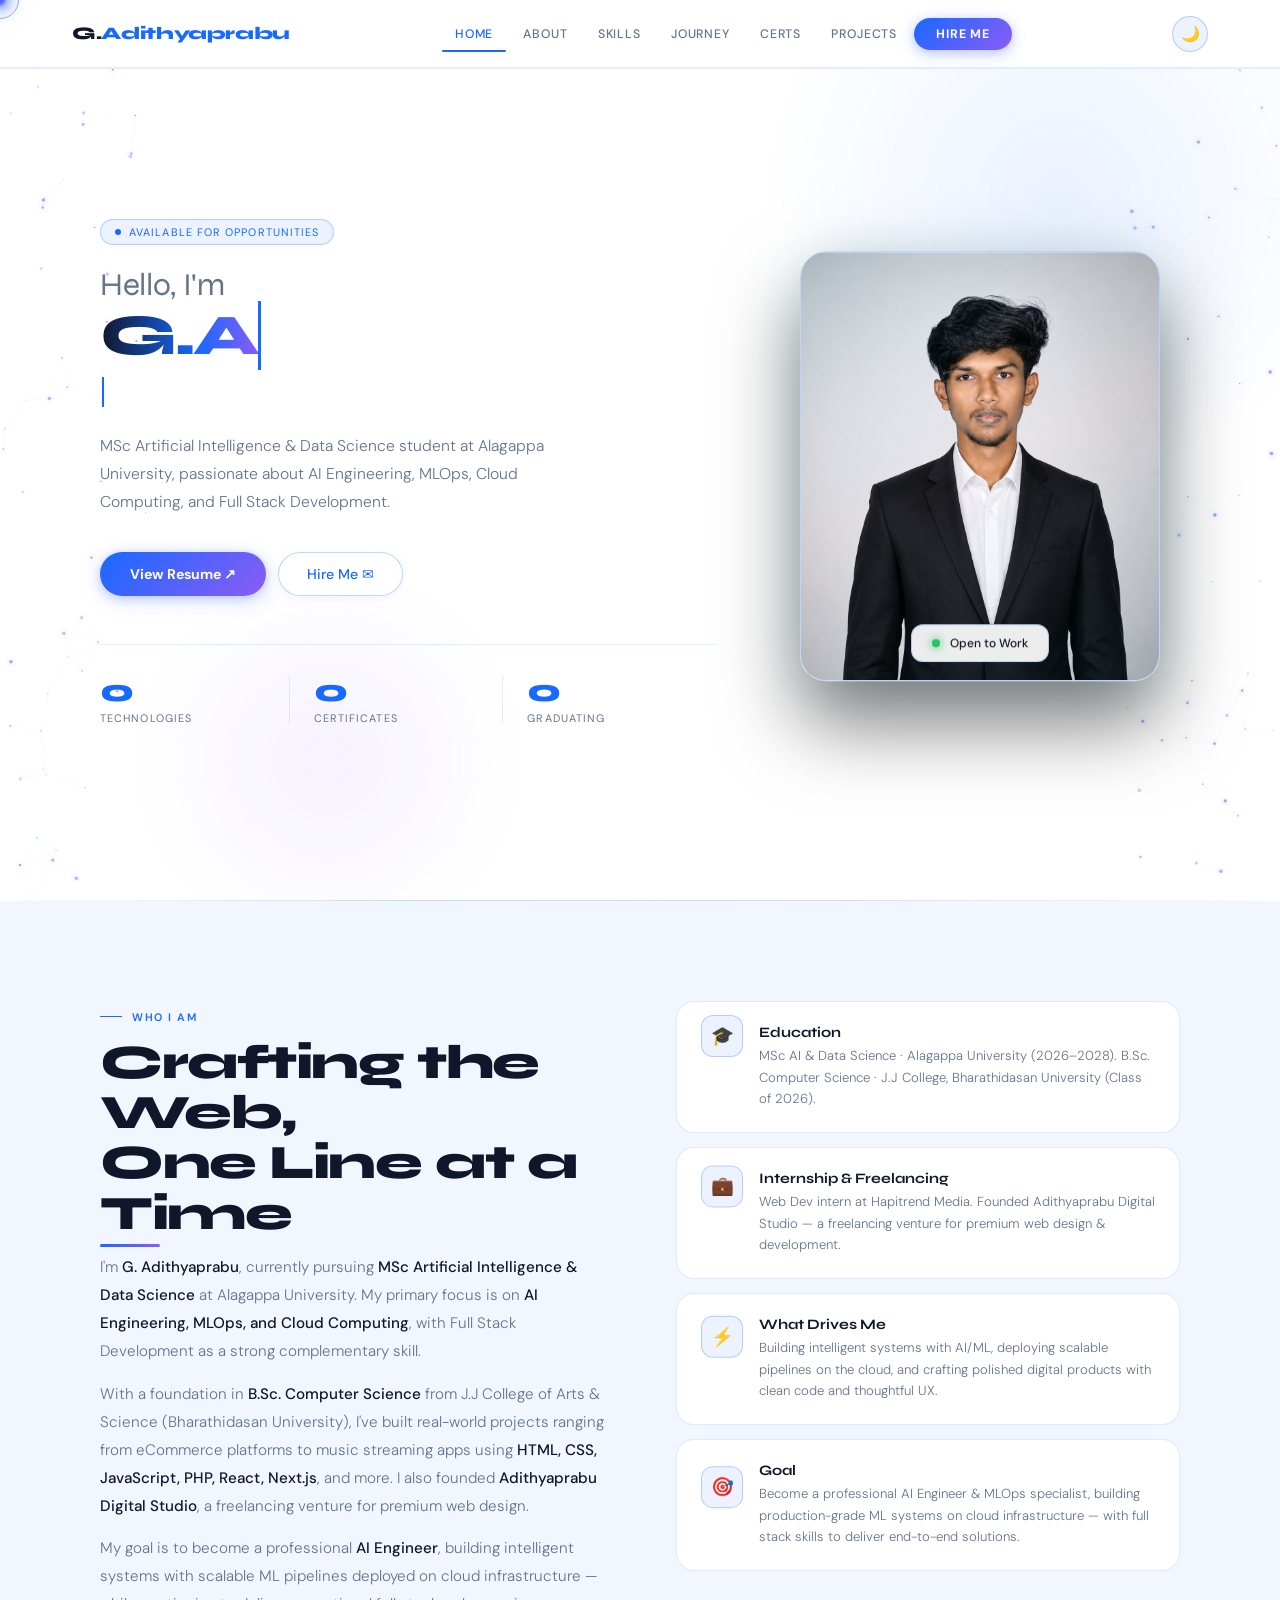
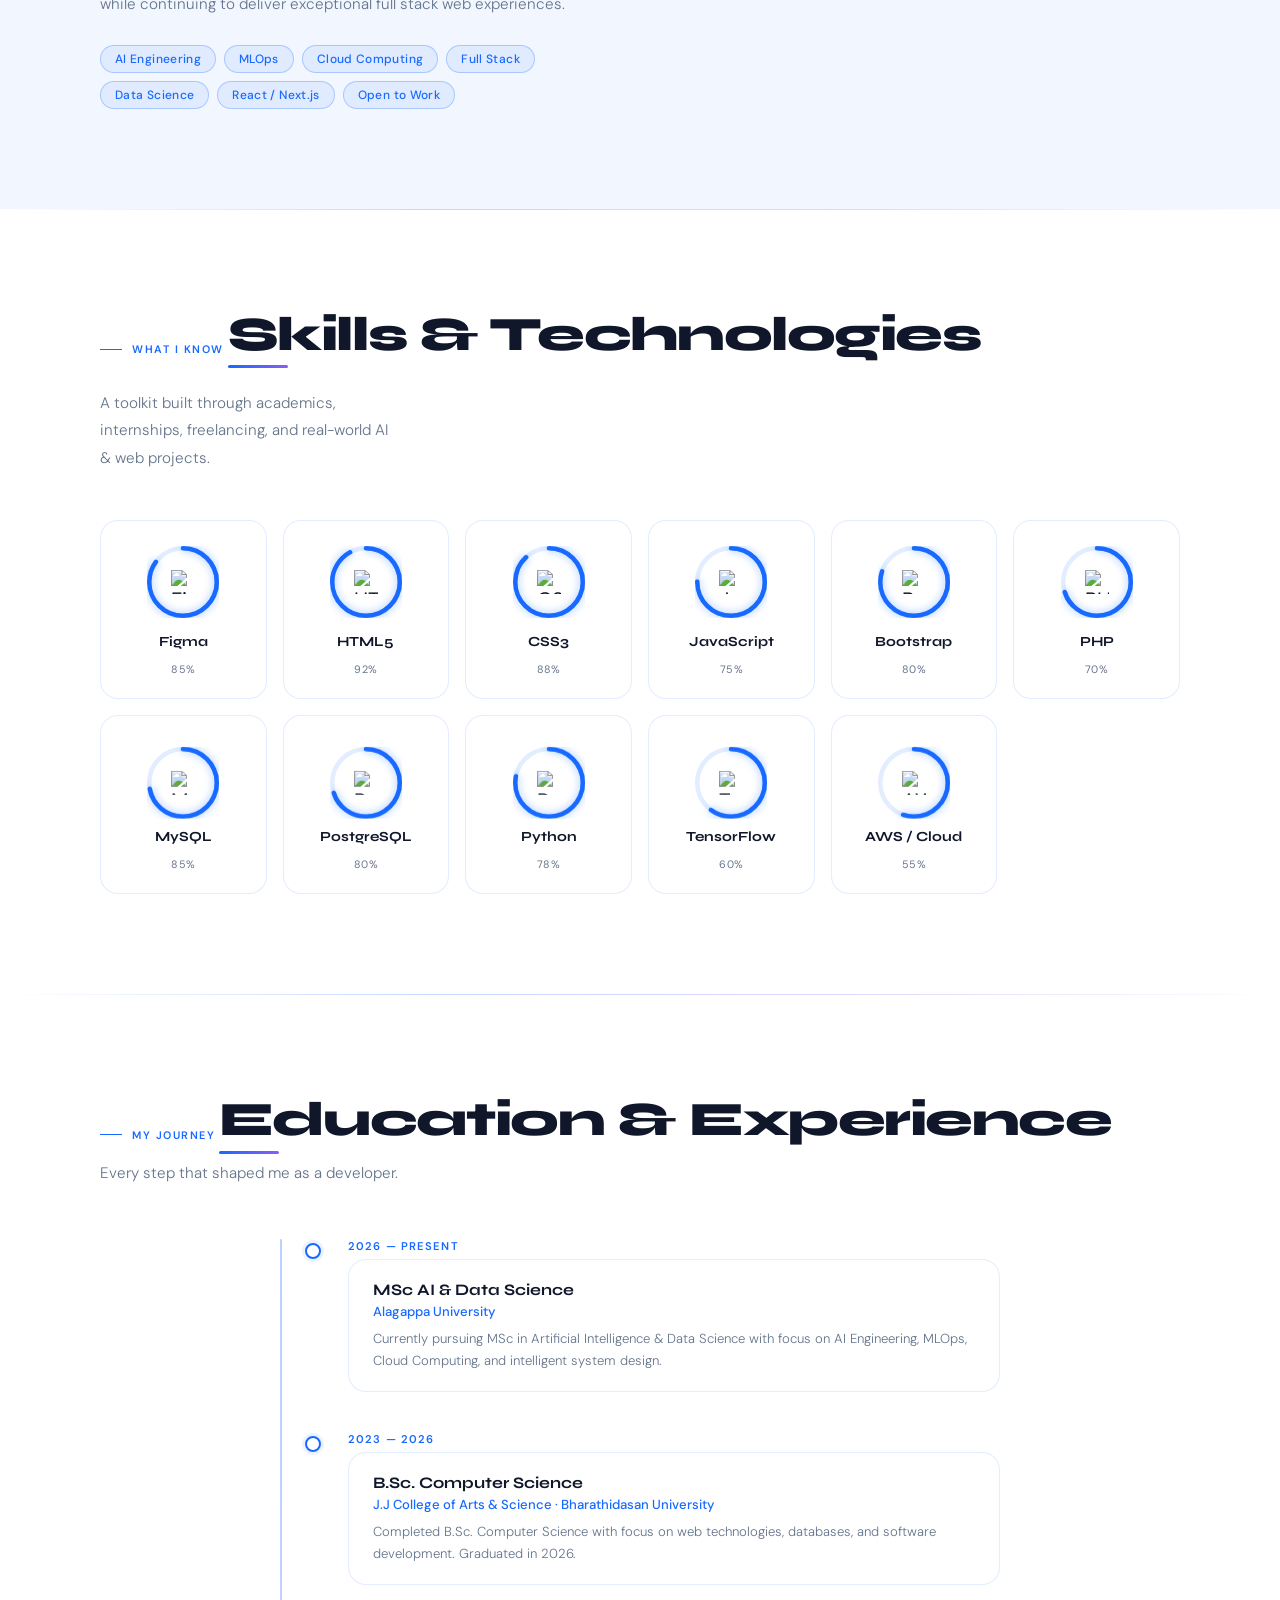
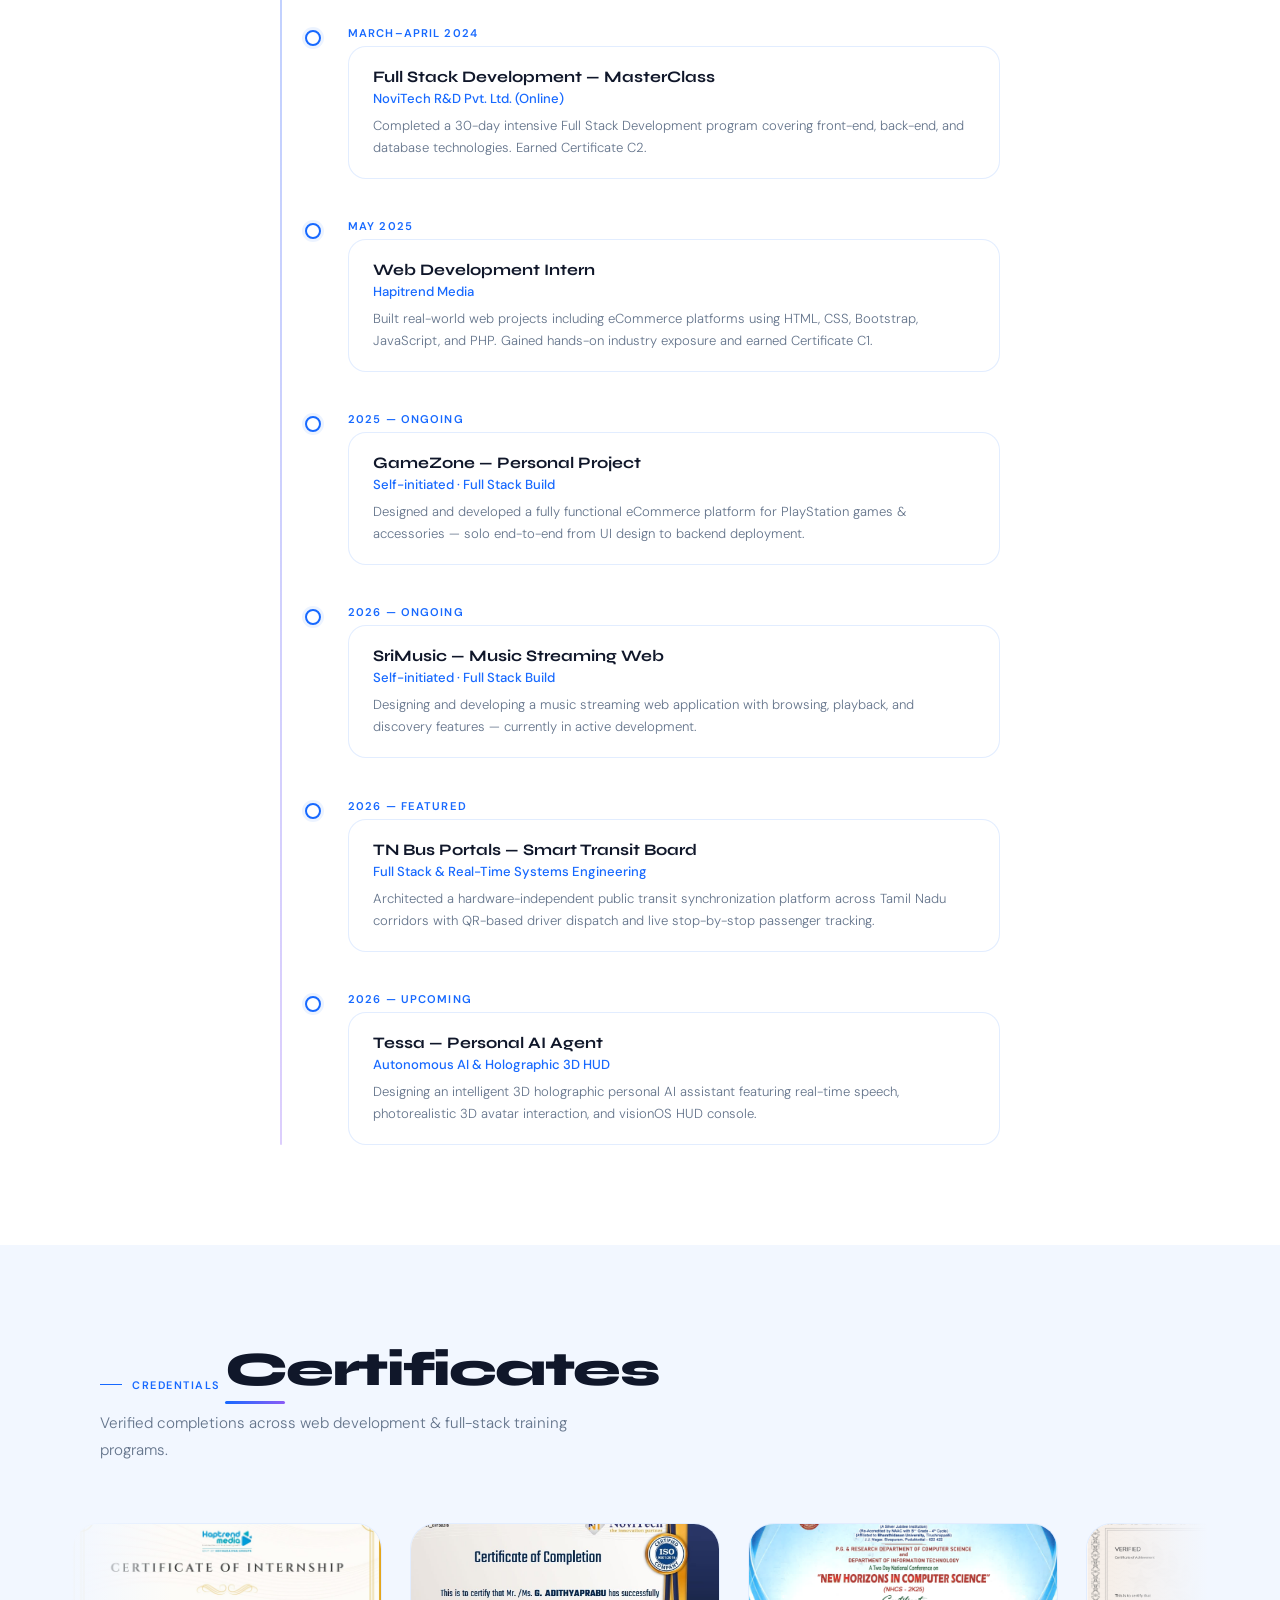
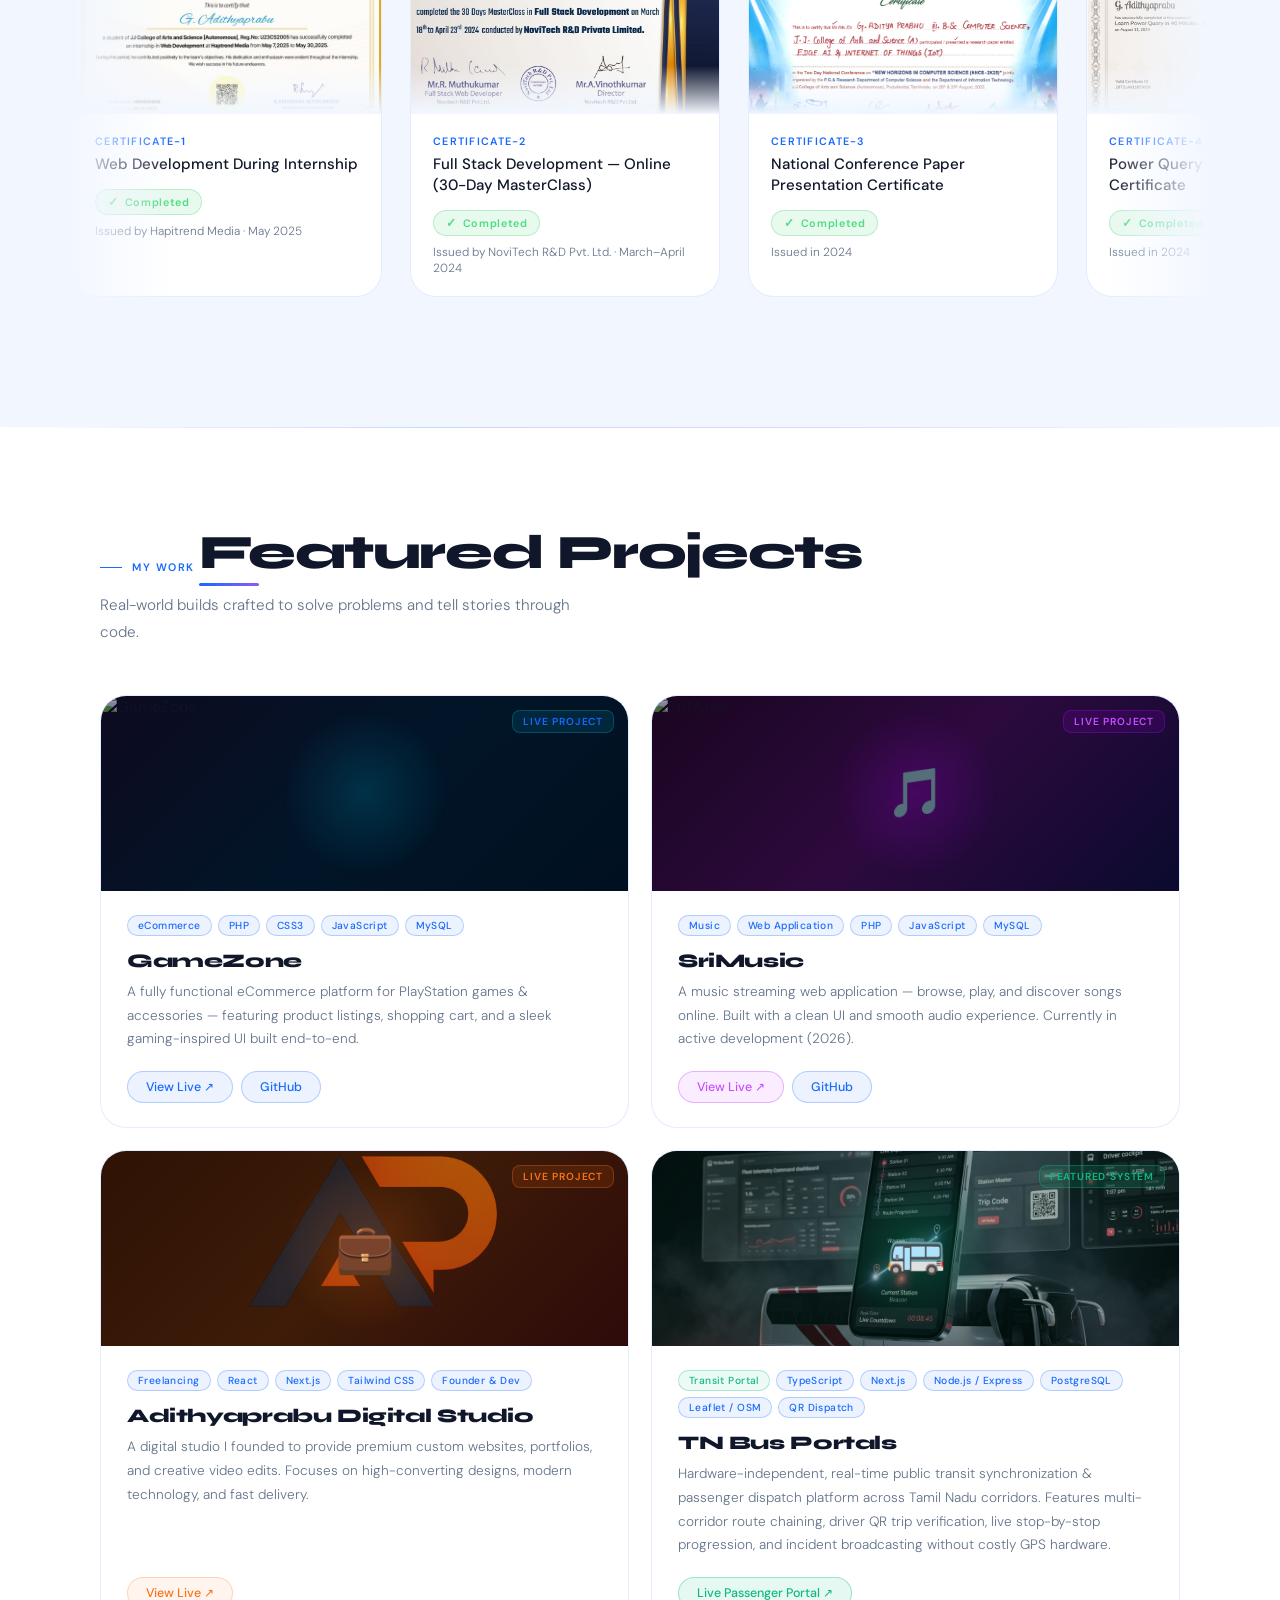
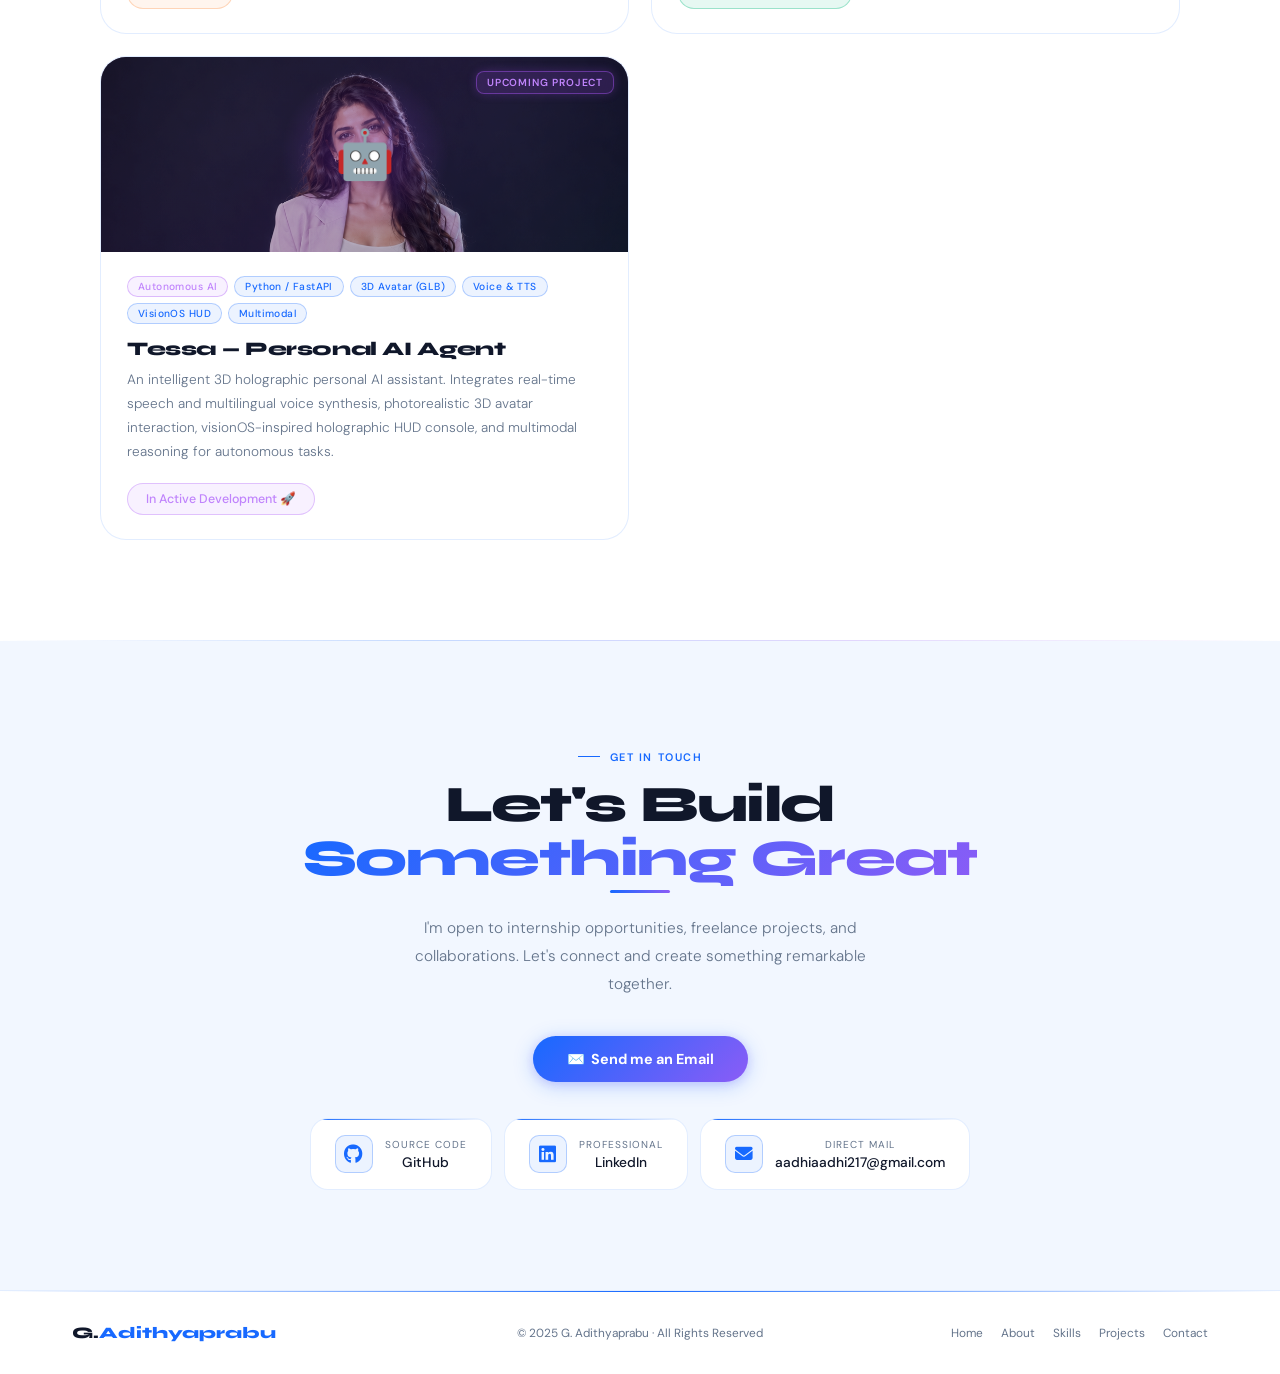
==== commit 50a3d0e0: "Add ambient micro dot particles to left and right margins" ====
--- a/index.html
+++ b/index.html
@@ -1039,31 +1039,99 @@
       el.addEventListener('mouseleave', () => { cur.classList.remove('h'); curR.classList.remove('h') });
     });
 
-    /* ── BG PARTICLES ── */
+    /* ── LEFT & RIGHT MARGIN MICRO DOT PARTICLES ── */
     const cv = document.getElementById('bgCanvas'), ctx = cv.getContext('2d');
-    const rsz = () => { cv.width = window.innerWidth; cv.height = window.innerHeight }; rsz(); window.addEventListener('resize', rsz);
-    const pts = Array.from({ length: 65 }, () => ({
-      x: Math.random() * cv.width, y: Math.random() * cv.height,
-      r: Math.random() * 1.4 + .3, dx: (Math.random() - .5) * .28, dy: (Math.random() - .5) * .28, a: Math.random() * .8 + .2
-    }));
-    function ptColor() { return isDark ? 'rgba(56,130,255,' : 'rgba(23,105,255,'; }
-    (function dp() {
-      ctx.clearRect(0, 0, cv.width, cv.height);
+    let cw = 0, ch = 0, leftGutter = 0, rightGutterStart = 0;
+
+    function updateGutters() {
+      cw = cv.width = window.innerWidth;
+      ch = cv.height = window.innerHeight;
+      const contentW = Math.min(1080, cw);
+      // Determine width of empty left/right side margins
+      leftGutter = Math.max(cw * 0.12, (cw - contentW) / 2);
+      rightGutterStart = cw - leftGutter;
+    }
+    updateGutters();
+    window.addEventListener('resize', updateGutters);
+
+    const totalDots = 110;
+    const pts = Array.from({ length: totalDots }, (_, i) => {
+      const isLeft = i < totalDots / 2;
+      return {
+        x: isLeft ? Math.random() * leftGutter : rightGutterStart + Math.random() * leftGutter,
+        y: Math.random() * ch,
+        r: Math.random() * 1.3 + 0.6, // micro dot size 0.6px - 1.9px
+        dx: (Math.random() - 0.5) * 0.22,
+        dy: -(Math.random() * 0.38 + 0.12), // gentle upward float
+        baseA: Math.random() * 0.5 + 0.35,
+        pulseSpeed: Math.random() * 0.02 + 0.01,
+        pulseOffset: Math.random() * Math.PI * 2,
+        isLeft: isLeft,
+        isViolet: Math.random() > 0.48
+      };
+    });
+
+    function getDotColor(isViolet, alpha) {
+      if (isDark) {
+        return isViolet ? `rgba(167, 139, 250, ${alpha})` : `rgba(56, 130, 255, ${alpha})`;
+      } else {
+        return isViolet ? `rgba(139, 92, 246, ${alpha})` : `rgba(23, 105, 255, ${alpha})`;
+      }
+    }
+
+    let dotTime = 0;
+    (function renderSideMicroDots() {
+      dotTime += 0.02;
+      ctx.clearRect(0, 0, cw, ch);
+
       pts.forEach(p => {
-        p.x += p.dx; p.y += p.dy;
-        if (p.x < 0) p.x = cv.width; if (p.x > cv.width) p.x = 0;
-        if (p.y < 0) p.y = cv.height; if (p.y > cv.height) p.y = 0;
-        ctx.beginPath(); ctx.arc(p.x, p.y, p.r, 0, Math.PI * 2);
-        ctx.fillStyle = `${ptColor()}${p.a * .45})`; ctx.fill();
+        p.x += p.dx;
+        p.y += p.dy;
+
+        // Vertical loop
+        if (p.y < -12) p.y = ch + 12;
+        if (p.y > ch + 12) p.y = -12;
+
+        // Keep strictly inside left or right margin space
+        if (p.isLeft) {
+          if (p.x < 2) { p.x = 2; p.dx = Math.abs(p.dx); }
+          if (p.x > leftGutter) { p.x = leftGutter; p.dx = -Math.abs(p.dx); }
+        } else {
+          if (p.x < rightGutterStart) { p.x = rightGutterStart; p.dx = Math.abs(p.dx); }
+          if (p.x > cw - 2) { p.x = cw - 2; p.dx = -Math.abs(p.dx); }
+        }
+
+        // Soft pulse / twinkle
+        const alpha = Math.max(0.18, Math.min(0.92, p.baseA + Math.sin(dotTime * p.pulseSpeed * 50 + p.pulseOffset) * 0.28));
+
+        ctx.beginPath();
+        ctx.arc(p.x, p.y, p.r, 0, Math.PI * 2);
+        ctx.fillStyle = getDotColor(p.isViolet, alpha);
+        ctx.shadowBlur = 5;
+        ctx.shadowColor = getDotColor(p.isViolet, alpha * 0.7);
+        ctx.fill();
+        ctx.shadowBlur = 0;
       });
-      for (let i = 0; i < pts.length; i++)for (let j = i + 1; j < pts.length; j++) {
-        const dx = pts[i].x - pts[j].x, dy = pts[i].y - pts[j].y, d = Math.sqrt(dx * dx + dy * dy);
-        if (d < 110) {
-          ctx.beginPath(); ctx.strokeStyle = `${ptColor()}${.04 * (1 - d / 110)})`;
-          ctx.lineWidth = .5; ctx.moveTo(pts[i].x, pts[i].y); ctx.lineTo(pts[j].x, pts[j].y); ctx.stroke()
+
+      // Ultra-fine micro hairlines between nearby dots in each margin
+      for (let i = 0; i < pts.length; i++) {
+        for (let j = i + 1; j < pts.length; j++) {
+          if (pts[i].isLeft !== pts[j].isLeft) continue;
+          const dx = pts[i].x - pts[j].x, dy = pts[i].y - pts[j].y;
+          const dist = Math.sqrt(dx * dx + dy * dy);
+          if (dist < 75) {
+            const lineAlpha = (1 - dist / 75) * (isDark ? 0.25 : 0.14);
+            ctx.beginPath();
+            ctx.strokeStyle = getDotColor(pts[i].isViolet, lineAlpha);
+            ctx.lineWidth = 0.5;
+            ctx.moveTo(pts[i].x, pts[i].y);
+            ctx.lineTo(pts[j].x, pts[j].y);
+            ctx.stroke();
+          }
         }
       }
-      requestAnimationFrame(dp);
+
+      requestAnimationFrame(renderSideMicroDots);
     })();
 
     /* ── SCROLL PROGRESS ── */
--- a/style.css
+++ b/style.css
@@ -193,9 +193,16 @@
     #bgCanvas {
       position: fixed;
       inset: 0;
+      width: 100vw;
+      height: 100vh;
       z-index: 0;
-      opacity: .28;
-      pointer-events: none
+      opacity: .65;
+      pointer-events: none;
+      transition: opacity .4s ease;
+    }
+
+    body.dark-mode #bgCanvas {
+      opacity: .85;
     }
 
     /* ─── SCROLL BAR ─────────────────────────── */
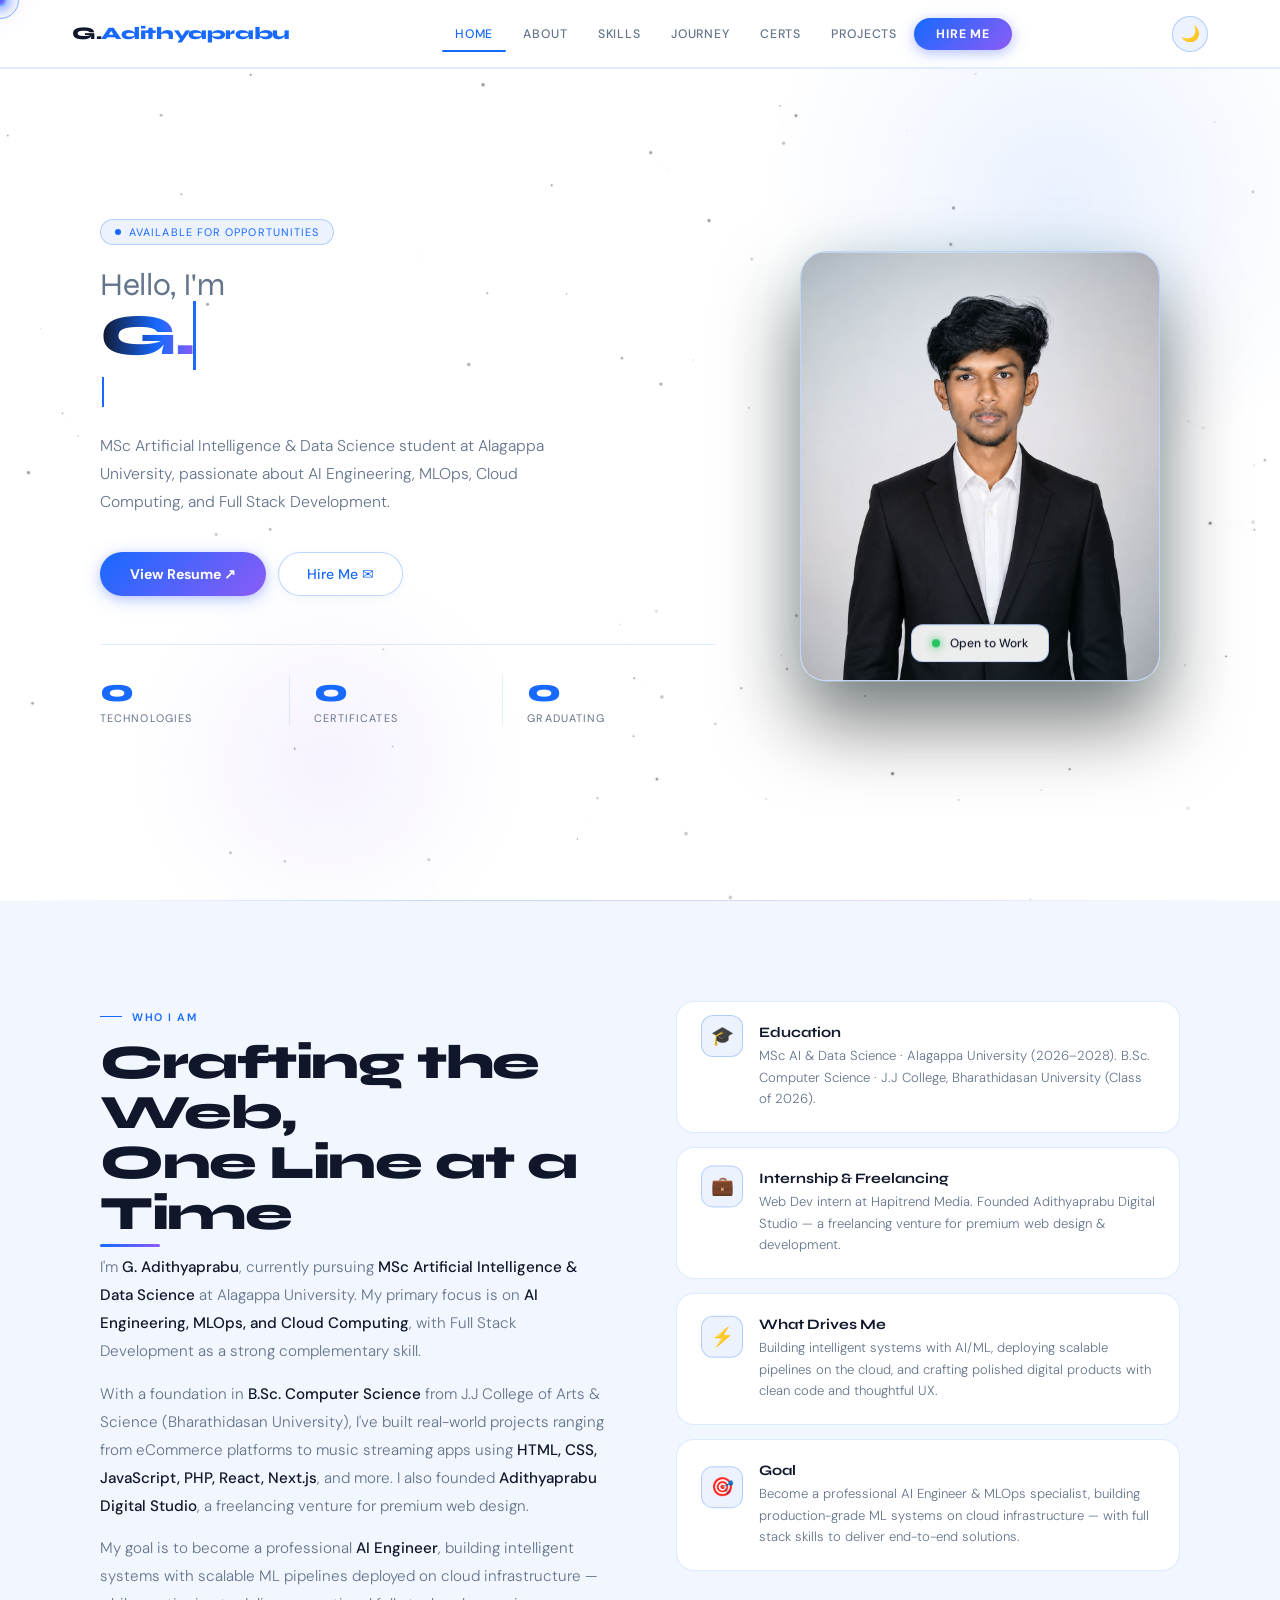
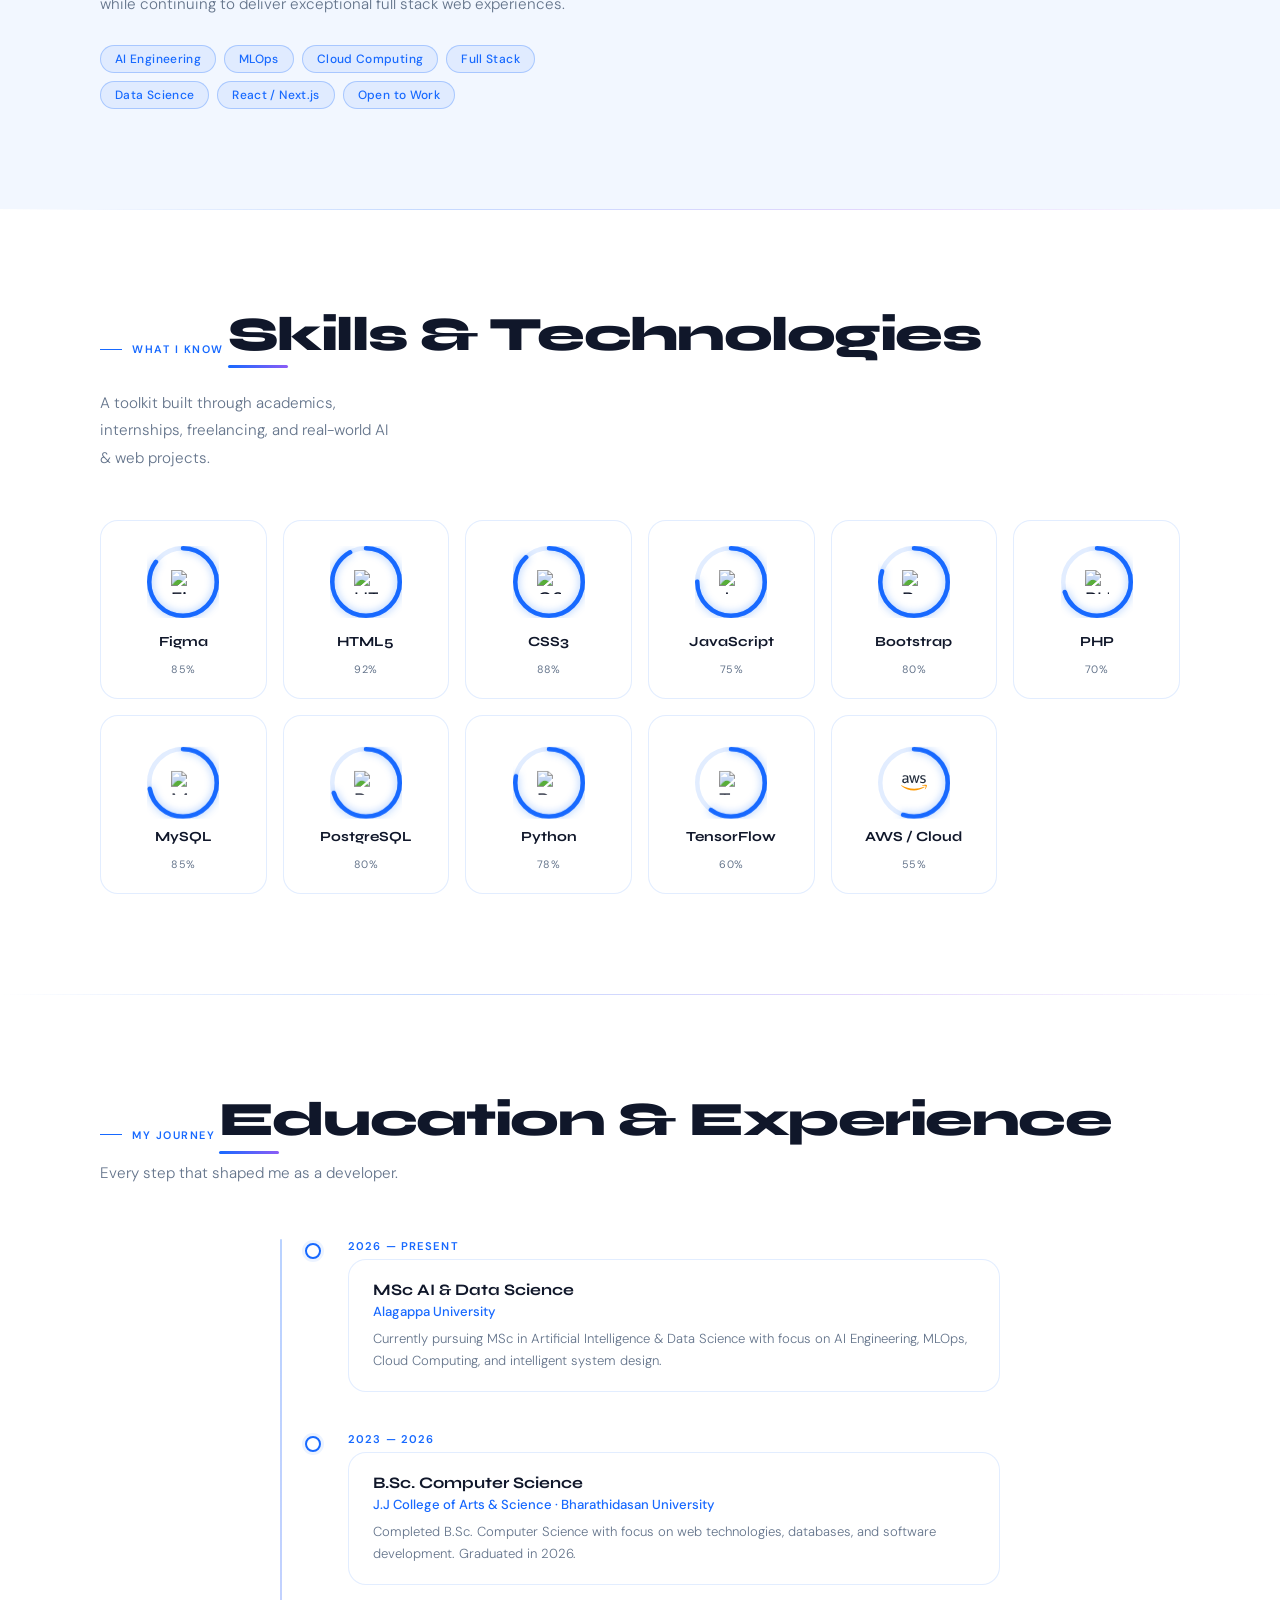
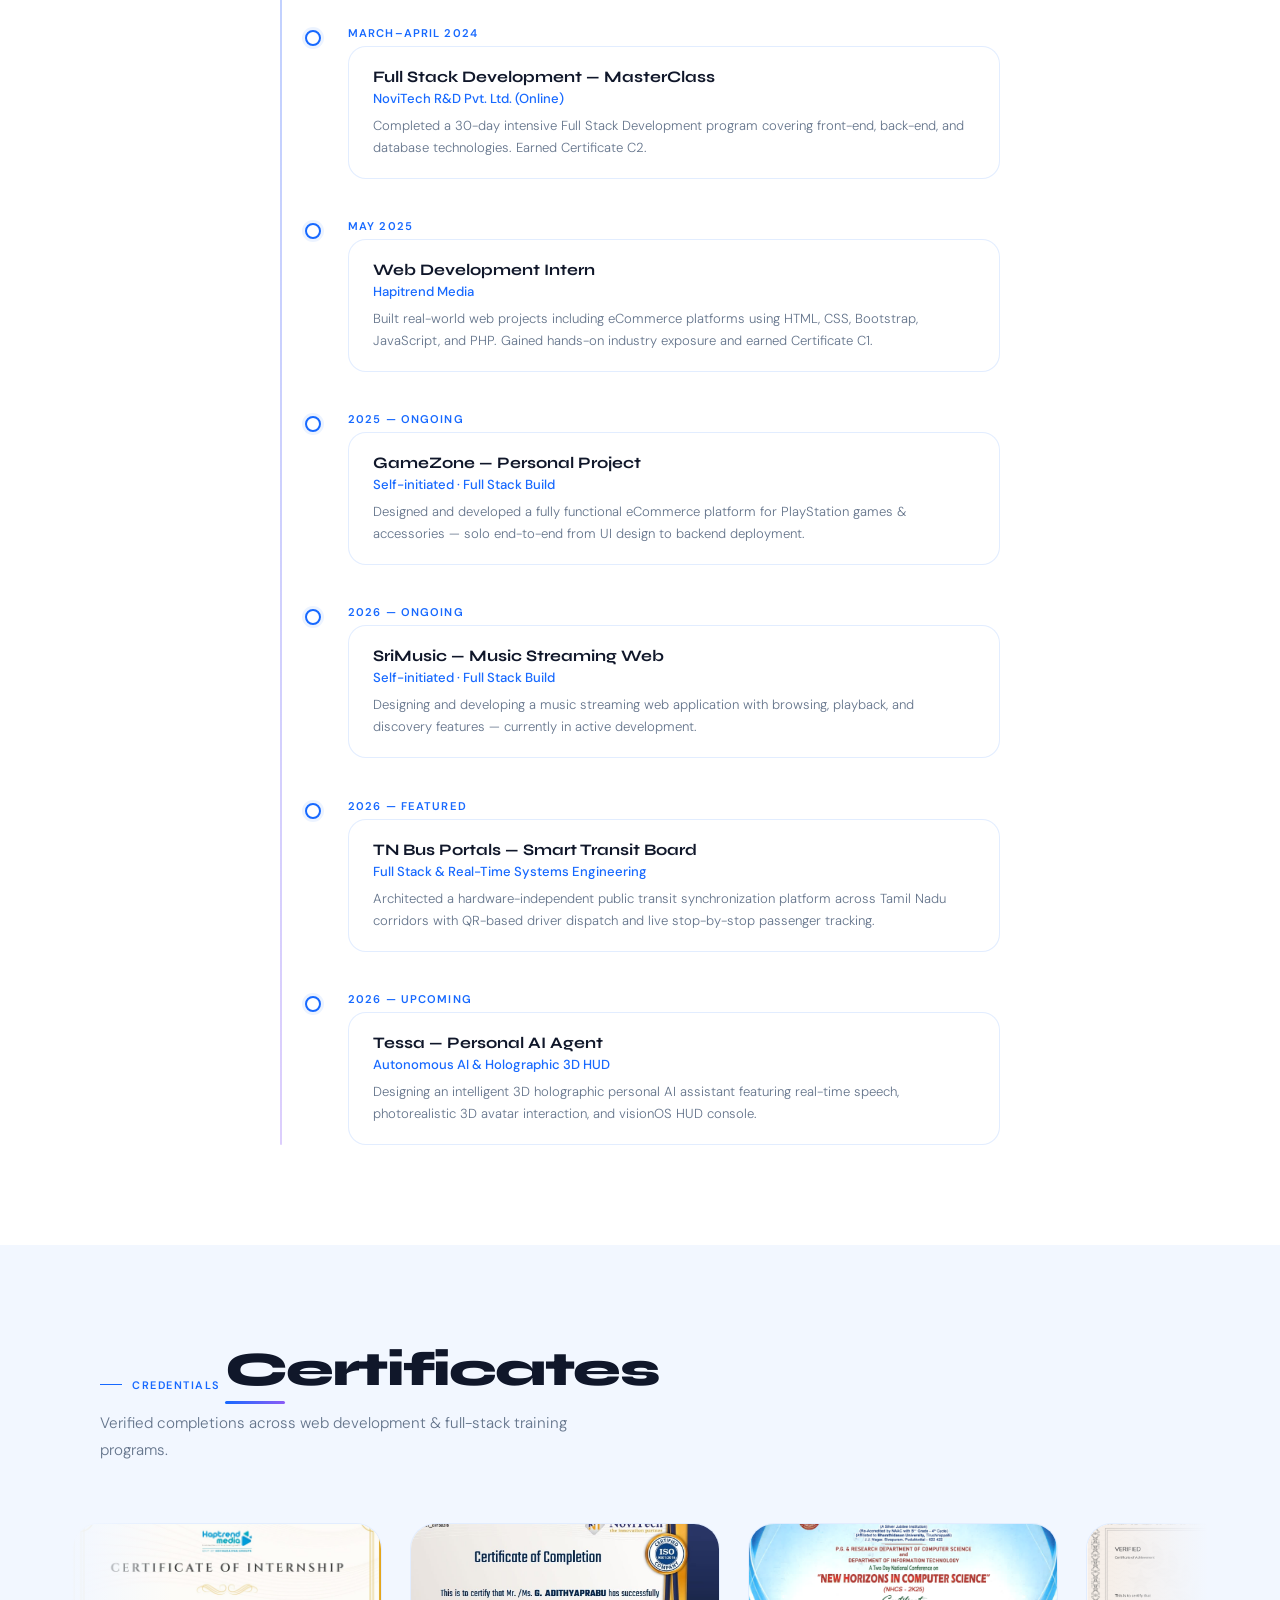
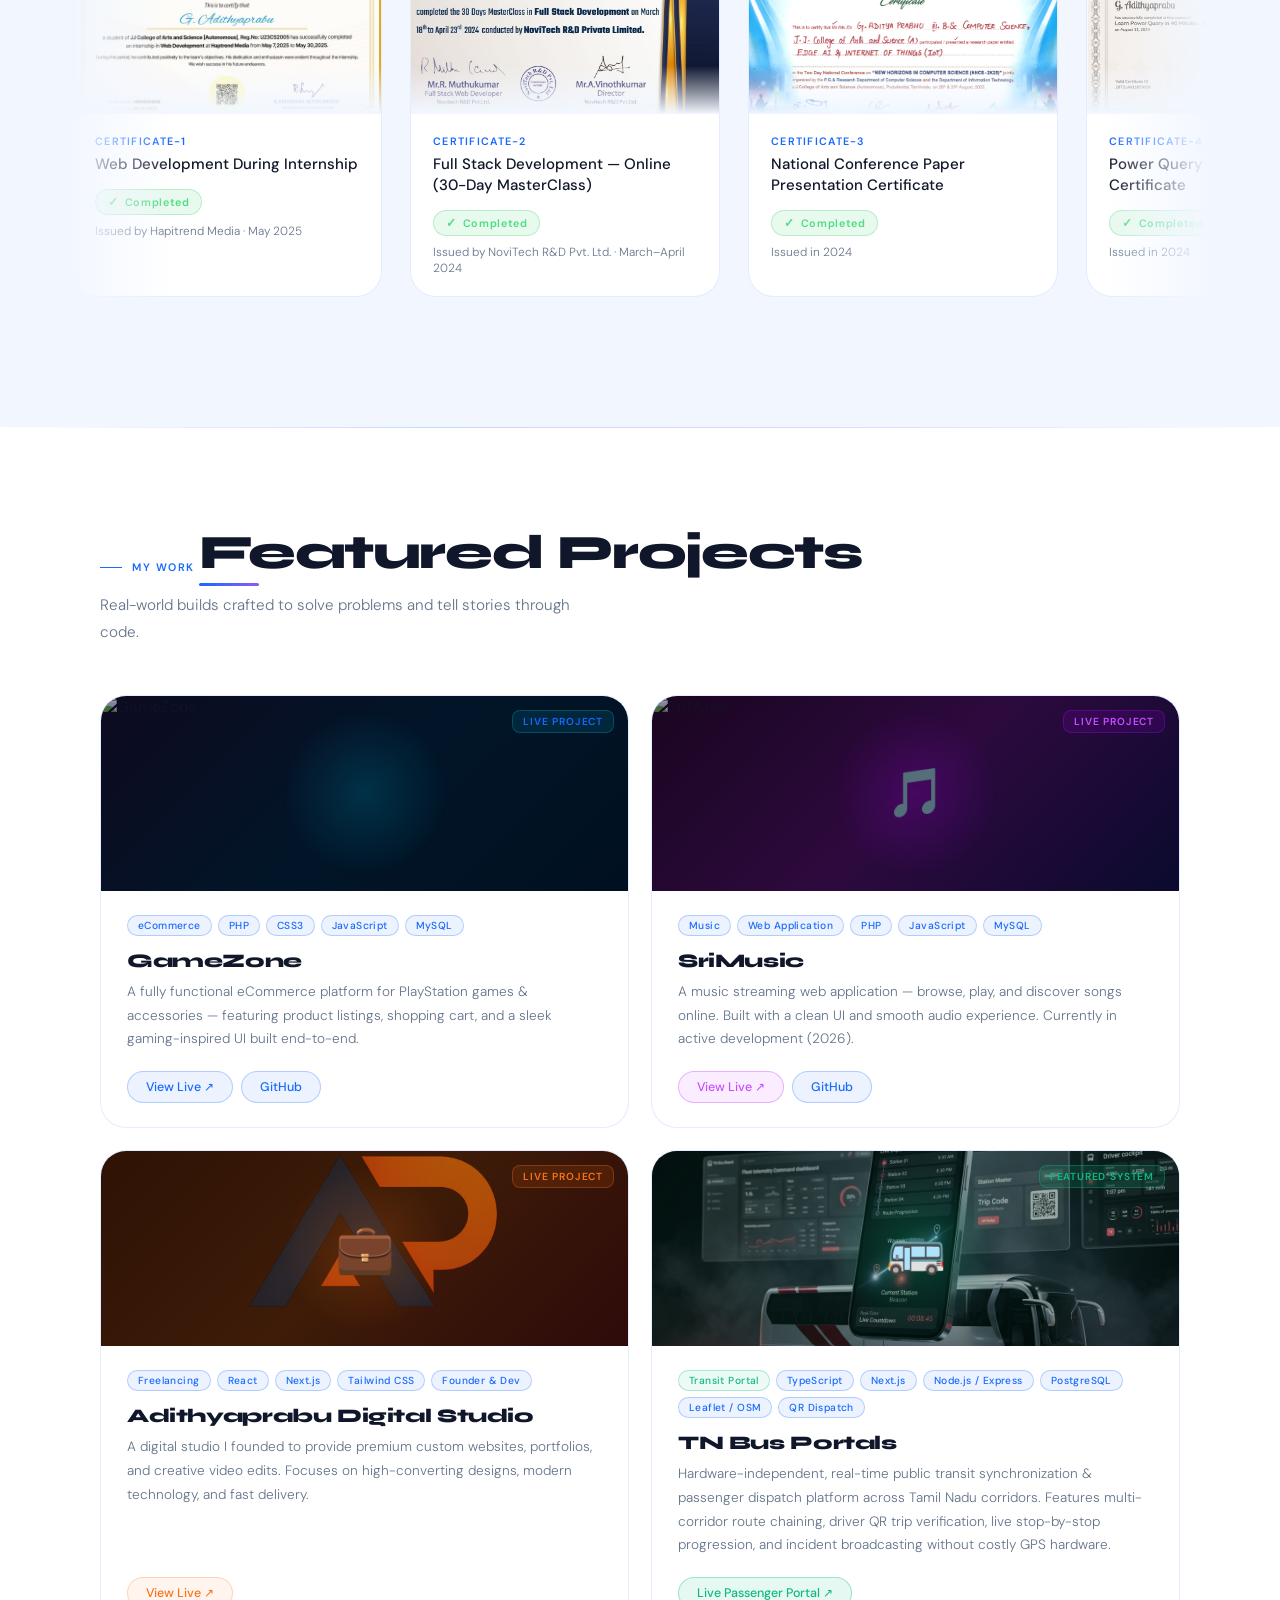
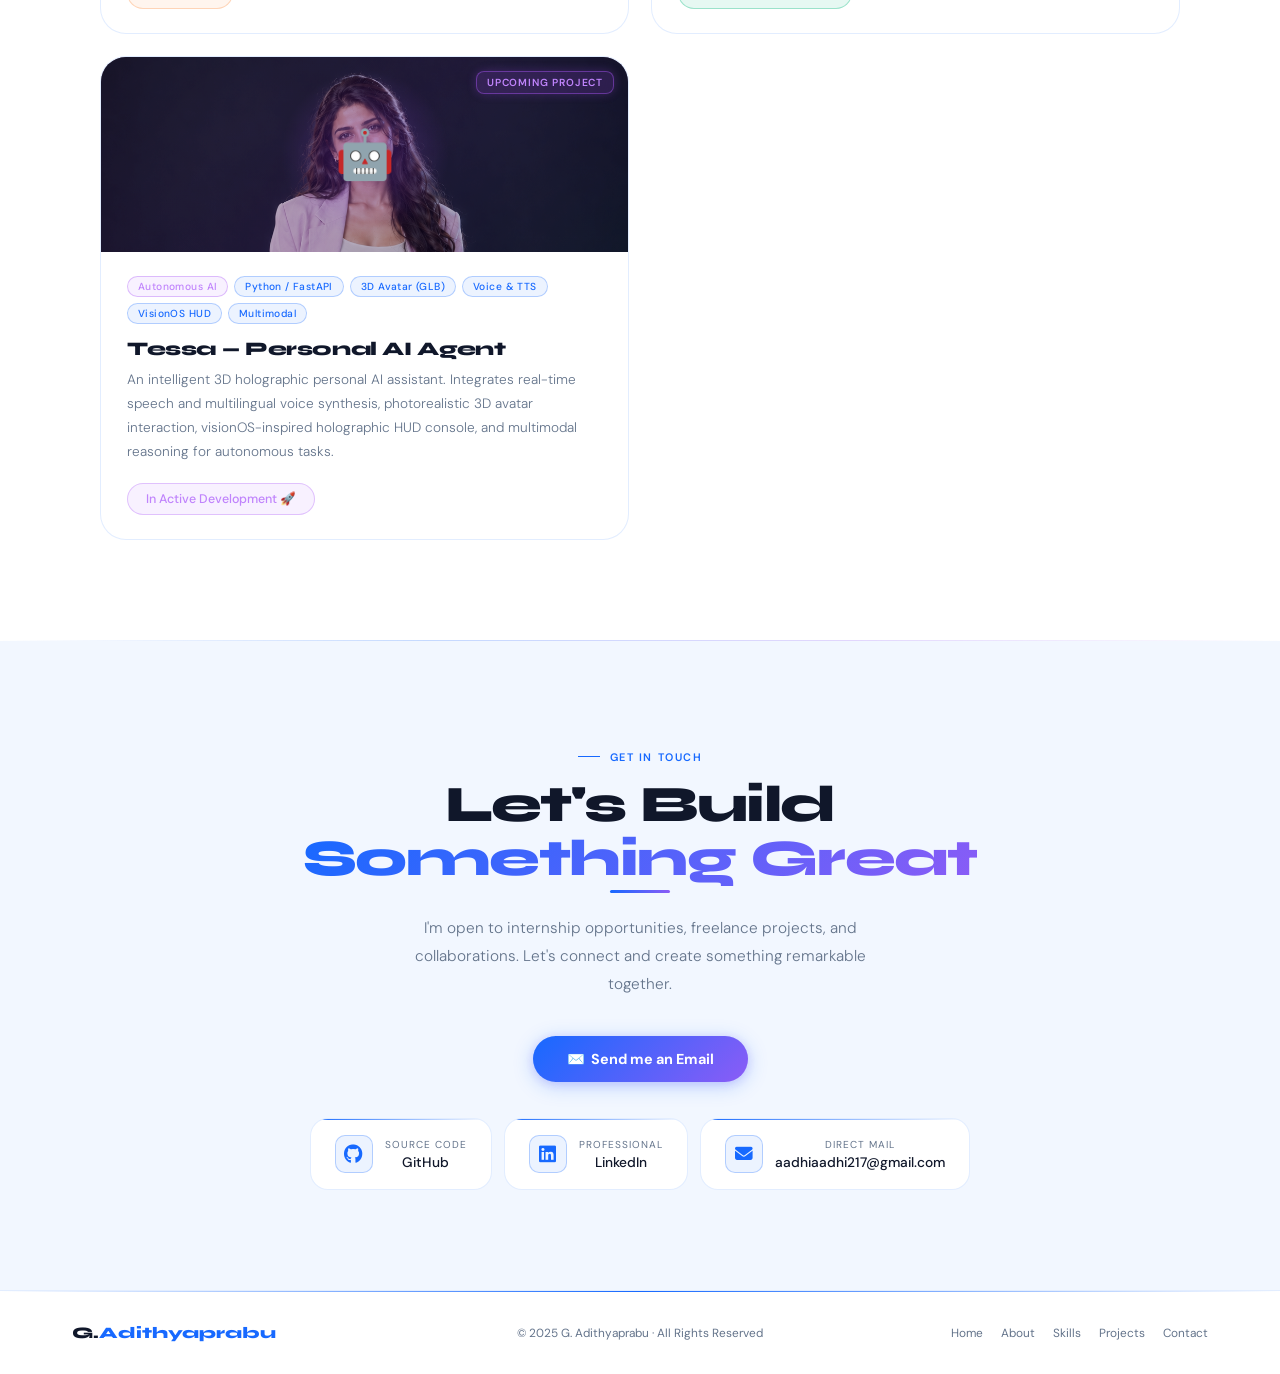
==== commit 20a73ebe: "Fix AWS/Cloud icon with local SVG and spread black micro dot particles across entire site" ====
--- a/index.html
+++ b/index.html
@@ -402,8 +402,8 @@
               <circle class="sk-ring-fill" cx="32" cy="32" r="30" />
             </svg>
             <div class="sk-ring-icon"><img
-                src="https://cdn.jsdelivr.net/gh/devicons/devicon@latest/icons/amazonwebservices/amazonwebservices-original-wordmark.svg" alt="AWS"
-                style="width:24px;height:24px;"></div>
+                src="aws.svg" alt="AWS / Cloud"
+                style="width:26px;height:26px;"></div>
           </div>
           <div class="sk-name">AWS / Cloud</div>
           <div class="sk-pct">55%</div>
@@ -1039,48 +1039,35 @@
       el.addEventListener('mouseleave', () => { cur.classList.remove('h'); curR.classList.remove('h') });
     });
 
-    /* ── LEFT & RIGHT MARGIN MICRO DOT PARTICLES ── */
+    /* ── ENTIRE SITE MICRO DOT PARTICLES (BLACK / LIGHT MODE, WHITE / DARK MODE) ── */
     const cv = document.getElementById('bgCanvas'), ctx = cv.getContext('2d');
-    let cw = 0, ch = 0, leftGutter = 0, rightGutterStart = 0;
-
-    function updateGutters() {
+    let cw = 0, ch = 0;
+
+    function resizeCanvas() {
       cw = cv.width = window.innerWidth;
       ch = cv.height = window.innerHeight;
-      const contentW = Math.min(1080, cw);
-      // Determine width of empty left/right side margins
-      leftGutter = Math.max(cw * 0.12, (cw - contentW) / 2);
-      rightGutterStart = cw - leftGutter;
     }
-    updateGutters();
-    window.addEventListener('resize', updateGutters);
-
-    const totalDots = 110;
-    const pts = Array.from({ length: totalDots }, (_, i) => {
-      const isLeft = i < totalDots / 2;
-      return {
-        x: isLeft ? Math.random() * leftGutter : rightGutterStart + Math.random() * leftGutter,
-        y: Math.random() * ch,
-        r: Math.random() * 1.3 + 0.6, // micro dot size 0.6px - 1.9px
-        dx: (Math.random() - 0.5) * 0.22,
-        dy: -(Math.random() * 0.38 + 0.12), // gentle upward float
-        baseA: Math.random() * 0.5 + 0.35,
-        pulseSpeed: Math.random() * 0.02 + 0.01,
-        pulseOffset: Math.random() * Math.PI * 2,
-        isLeft: isLeft,
-        isViolet: Math.random() > 0.48
-      };
-    });
-
-    function getDotColor(isViolet, alpha) {
-      if (isDark) {
-        return isViolet ? `rgba(167, 139, 250, ${alpha})` : `rgba(56, 130, 255, ${alpha})`;
-      } else {
-        return isViolet ? `rgba(139, 92, 246, ${alpha})` : `rgba(23, 105, 255, ${alpha})`;
-      }
+    resizeCanvas();
+    window.addEventListener('resize', resizeCanvas);
+
+    const totalDots = 115;
+    const pts = Array.from({ length: totalDots }, () => ({
+      x: Math.random() * window.innerWidth,
+      y: Math.random() * window.innerHeight,
+      r: Math.random() * 1.3 + 0.6, // micro dot size: 0.6px to 1.9px
+      dx: (Math.random() - 0.5) * 0.28,
+      dy: -(Math.random() * 0.35 + 0.12), // gentle upward drift
+      baseA: Math.random() * 0.45 + 0.28,
+      pulseSpeed: Math.random() * 0.02 + 0.01,
+      pulseOffset: Math.random() * Math.PI * 2
+    }));
+
+    function getParticleColor(alpha) {
+      return isDark ? `rgba(255, 255, 255, ${alpha})` : `rgba(0, 0, 0, ${alpha})`;
     }
 
     let dotTime = 0;
-    (function renderSideMicroDots() {
+    (function renderEntireSiteDots() {
       dotTime += 0.02;
       ctx.clearRect(0, 0, cw, ch);
 
@@ -1088,41 +1075,33 @@
         p.x += p.dx;
         p.y += p.dy;
 
-        // Vertical loop
-        if (p.y < -12) p.y = ch + 12;
-        if (p.y > ch + 12) p.y = -12;
-
-        // Keep strictly inside left or right margin space
-        if (p.isLeft) {
-          if (p.x < 2) { p.x = 2; p.dx = Math.abs(p.dx); }
-          if (p.x > leftGutter) { p.x = leftGutter; p.dx = -Math.abs(p.dx); }
-        } else {
-          if (p.x < rightGutterStart) { p.x = rightGutterStart; p.dx = Math.abs(p.dx); }
-          if (p.x > cw - 2) { p.x = cw - 2; p.dx = -Math.abs(p.dx); }
-        }
+        // Wrap across entire screen (left to right, top to bottom)
+        if (p.x < -10) p.x = cw + 10;
+        if (p.x > cw + 10) p.x = -10;
+        if (p.y < -10) p.y = ch + 10;
+        if (p.y > ch + 10) p.y = -10;
 
         // Soft pulse / twinkle
-        const alpha = Math.max(0.18, Math.min(0.92, p.baseA + Math.sin(dotTime * p.pulseSpeed * 50 + p.pulseOffset) * 0.28));
+        const alpha = Math.max(0.18, Math.min(0.9, p.baseA + Math.sin(dotTime * p.pulseSpeed * 50 + p.pulseOffset) * 0.24));
 
         ctx.beginPath();
         ctx.arc(p.x, p.y, p.r, 0, Math.PI * 2);
-        ctx.fillStyle = getDotColor(p.isViolet, alpha);
-        ctx.shadowBlur = 5;
-        ctx.shadowColor = getDotColor(p.isViolet, alpha * 0.7);
+        ctx.fillStyle = getParticleColor(alpha);
+        ctx.shadowBlur = 3;
+        ctx.shadowColor = getParticleColor(alpha * 0.5);
         ctx.fill();
         ctx.shadowBlur = 0;
       });
 
-      // Ultra-fine micro hairlines between nearby dots in each margin
+      // Subtle fine micro hairlines between nearby dots across the site
       for (let i = 0; i < pts.length; i++) {
         for (let j = i + 1; j < pts.length; j++) {
-          if (pts[i].isLeft !== pts[j].isLeft) continue;
           const dx = pts[i].x - pts[j].x, dy = pts[i].y - pts[j].y;
           const dist = Math.sqrt(dx * dx + dy * dy);
-          if (dist < 75) {
-            const lineAlpha = (1 - dist / 75) * (isDark ? 0.25 : 0.14);
+          if (dist < 85) {
+            const lineAlpha = (1 - dist / 85) * (isDark ? 0.16 : 0.08);
             ctx.beginPath();
-            ctx.strokeStyle = getDotColor(pts[i].isViolet, lineAlpha);
+            ctx.strokeStyle = getParticleColor(lineAlpha);
             ctx.lineWidth = 0.5;
             ctx.moveTo(pts[i].x, pts[i].y);
             ctx.lineTo(pts[j].x, pts[j].y);
@@ -1131,7 +1110,7 @@
         }
       }
 
-      requestAnimationFrame(renderSideMicroDots);
+      requestAnimationFrame(renderEntireSiteDots);
     })();
 
     /* ── SCROLL PROGRESS ── */
--- a/style.css
+++ b/style.css
@@ -196,13 +196,13 @@
       width: 100vw;
       height: 100vh;
       z-index: 0;
-      opacity: .65;
+      opacity: .5;
       pointer-events: none;
       transition: opacity .4s ease;
     }
 
     body.dark-mode #bgCanvas {
-      opacity: .85;
+      opacity: .75;
     }
 
     /* ─── SCROLL BAR ─────────────────────────── */
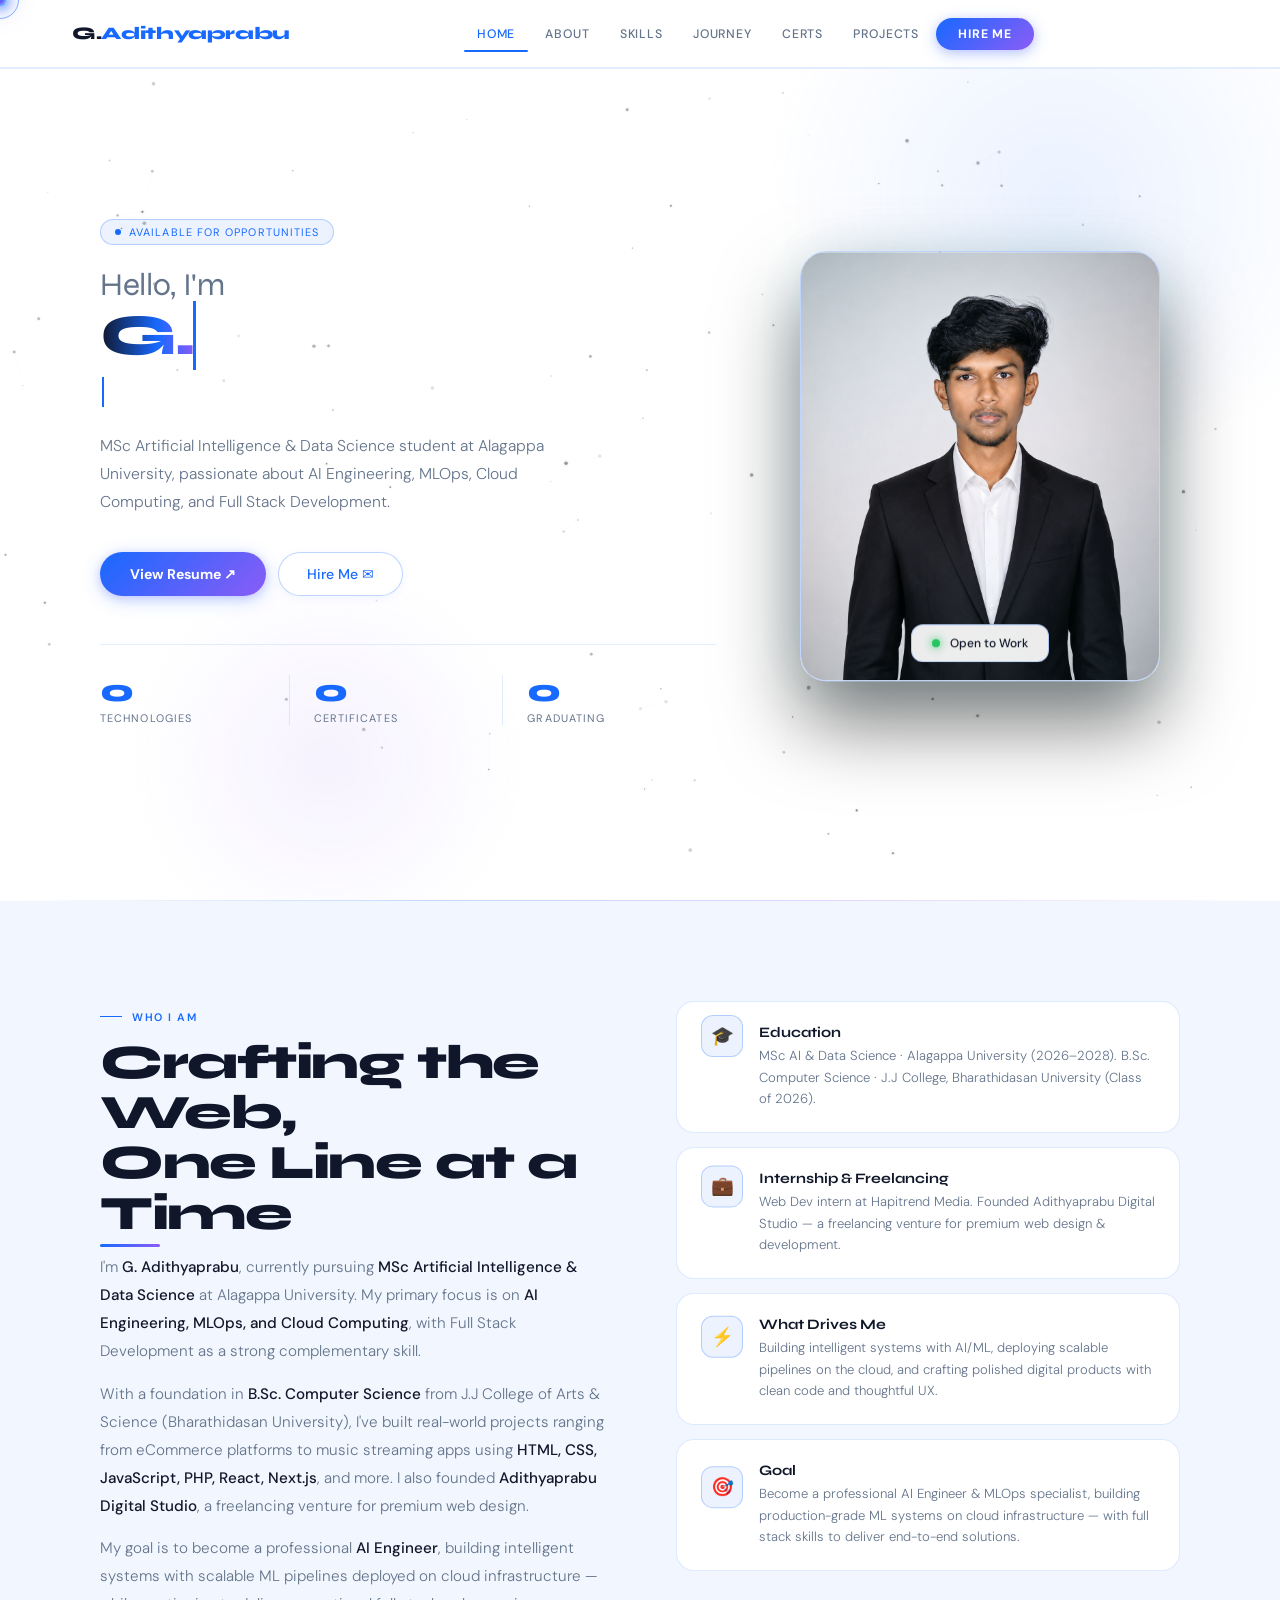
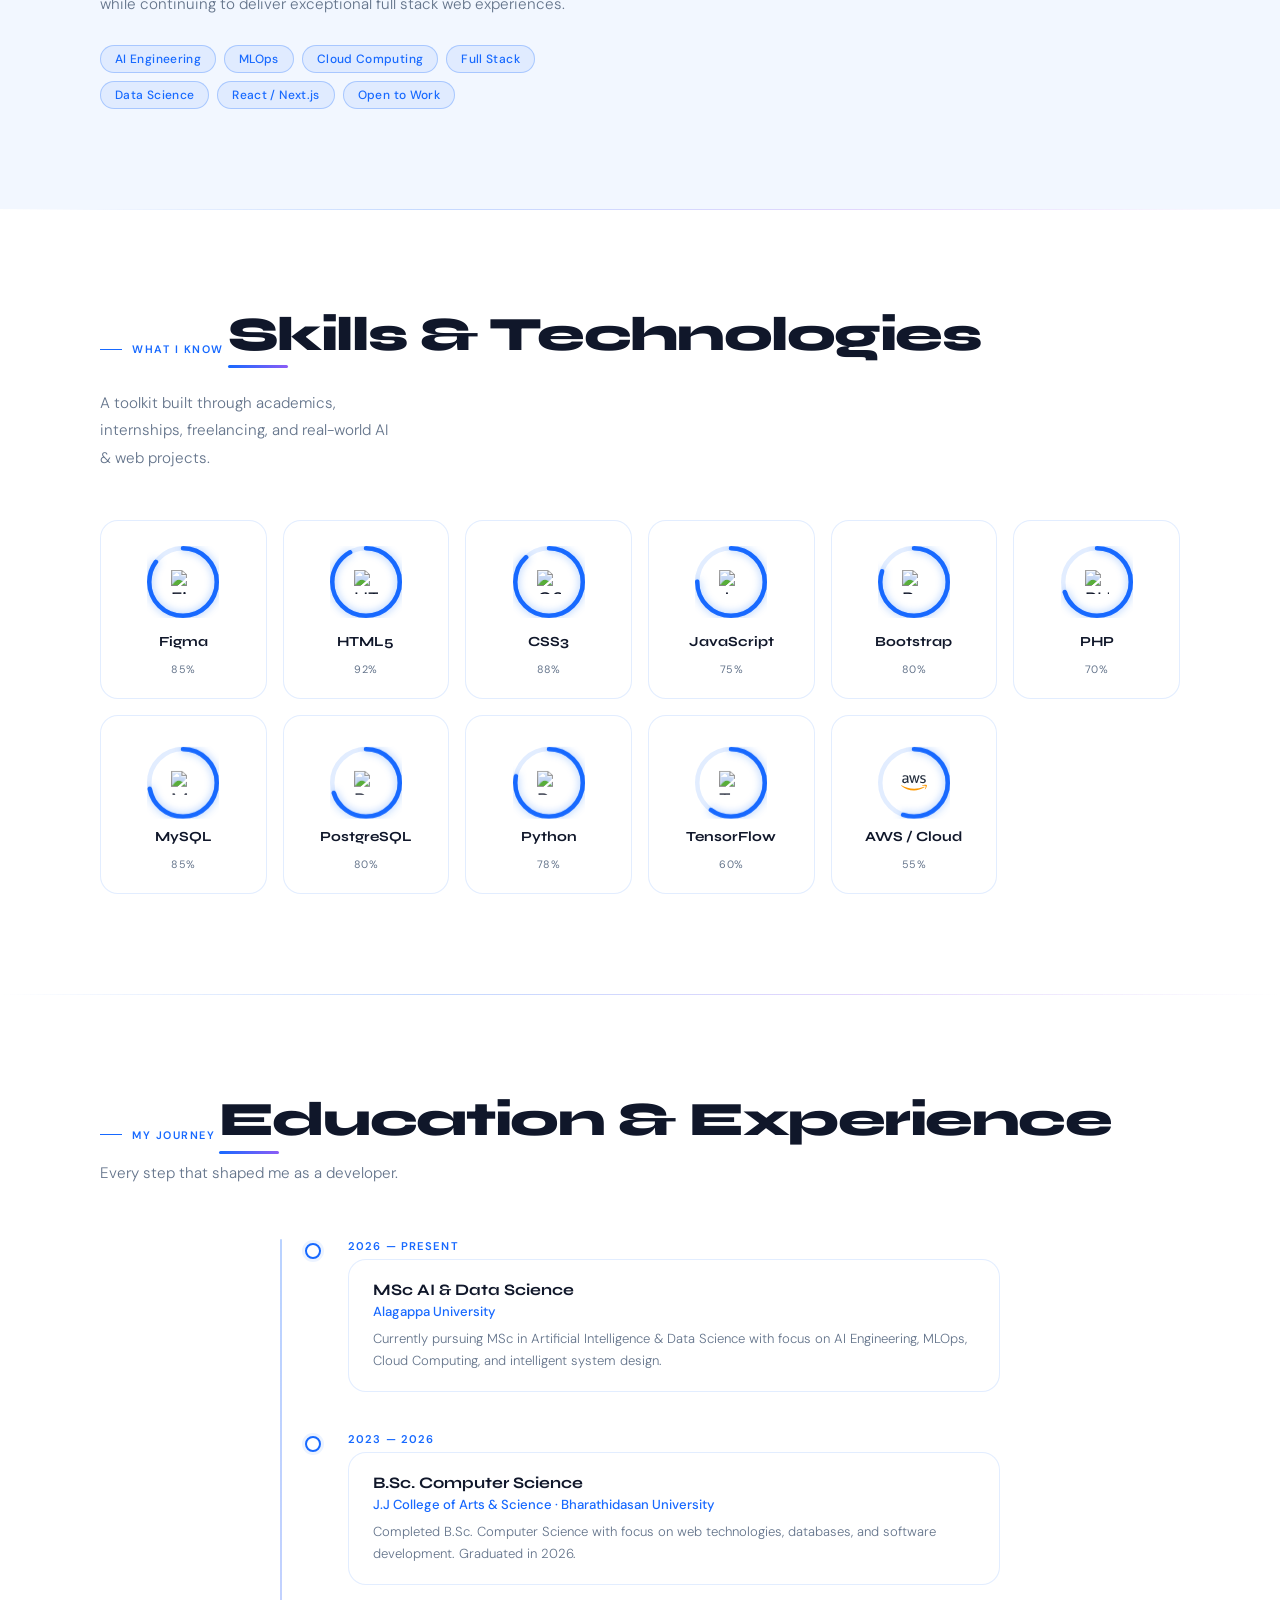
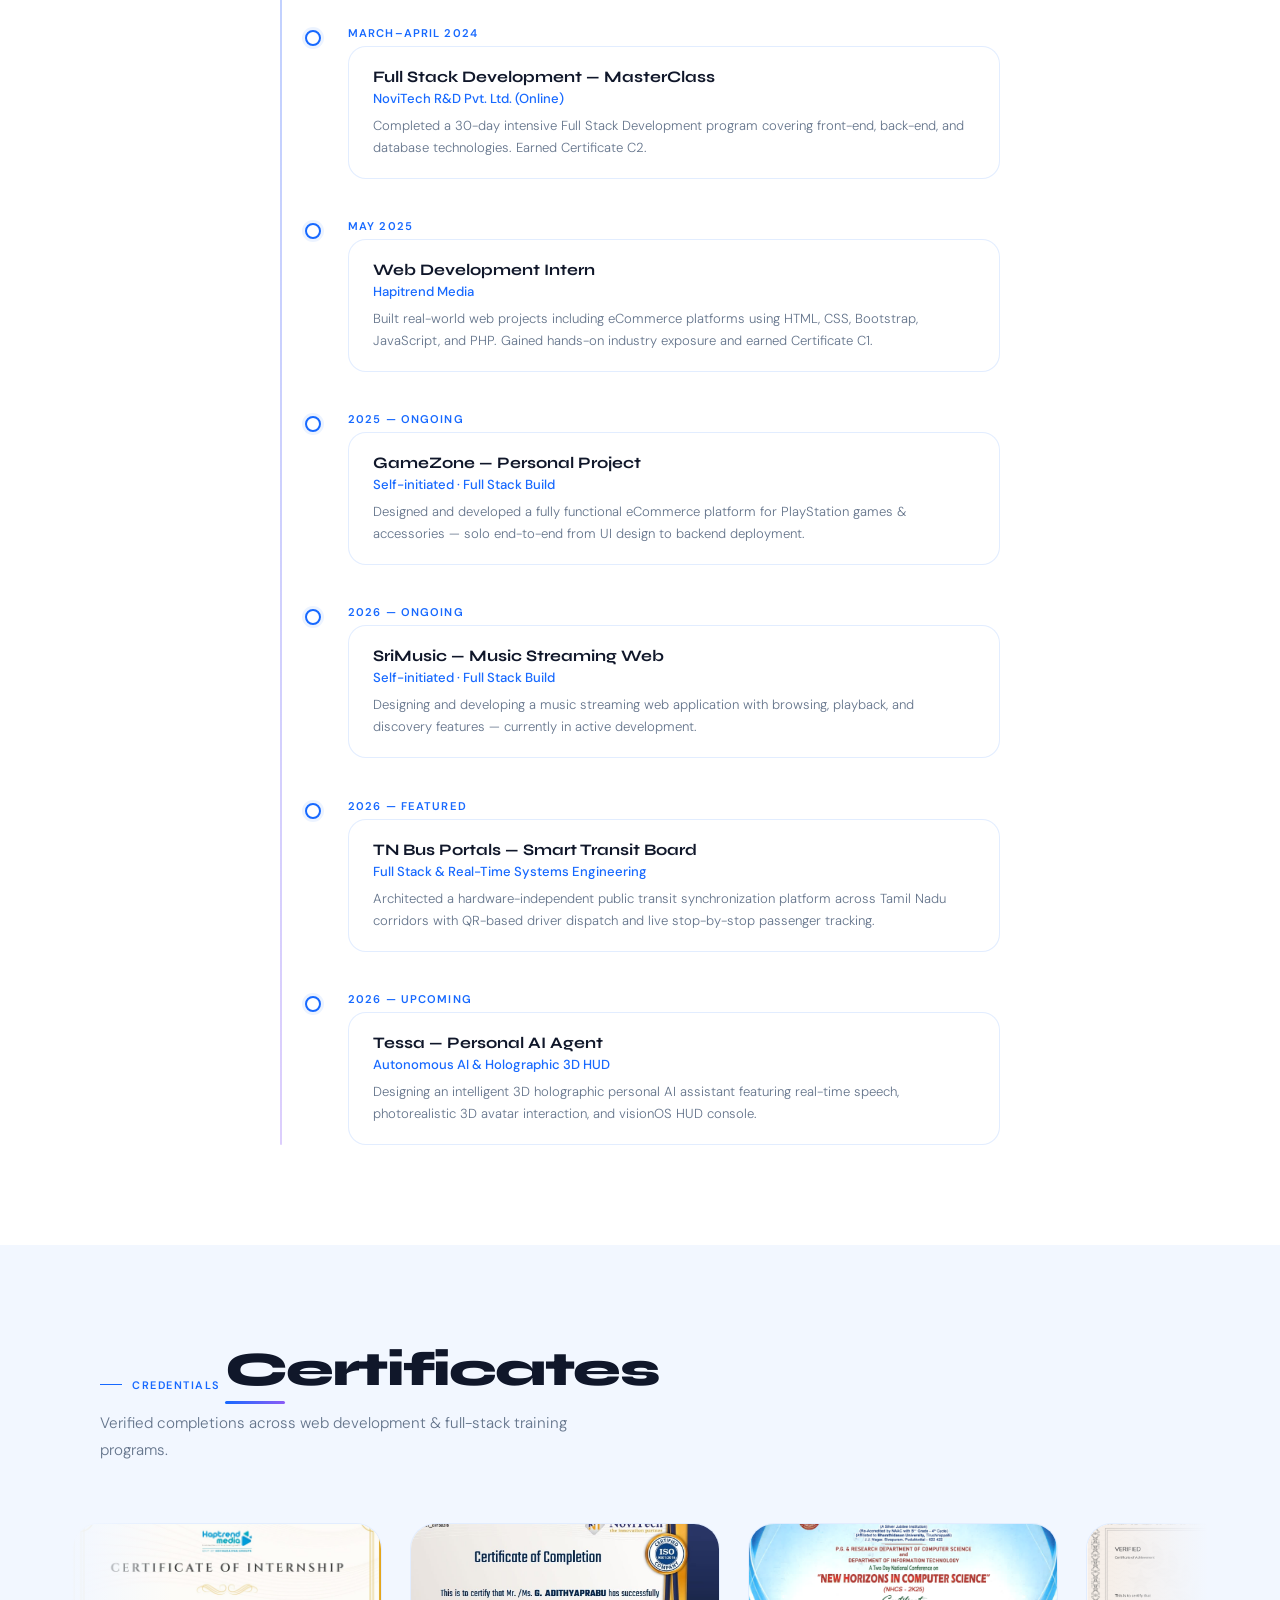
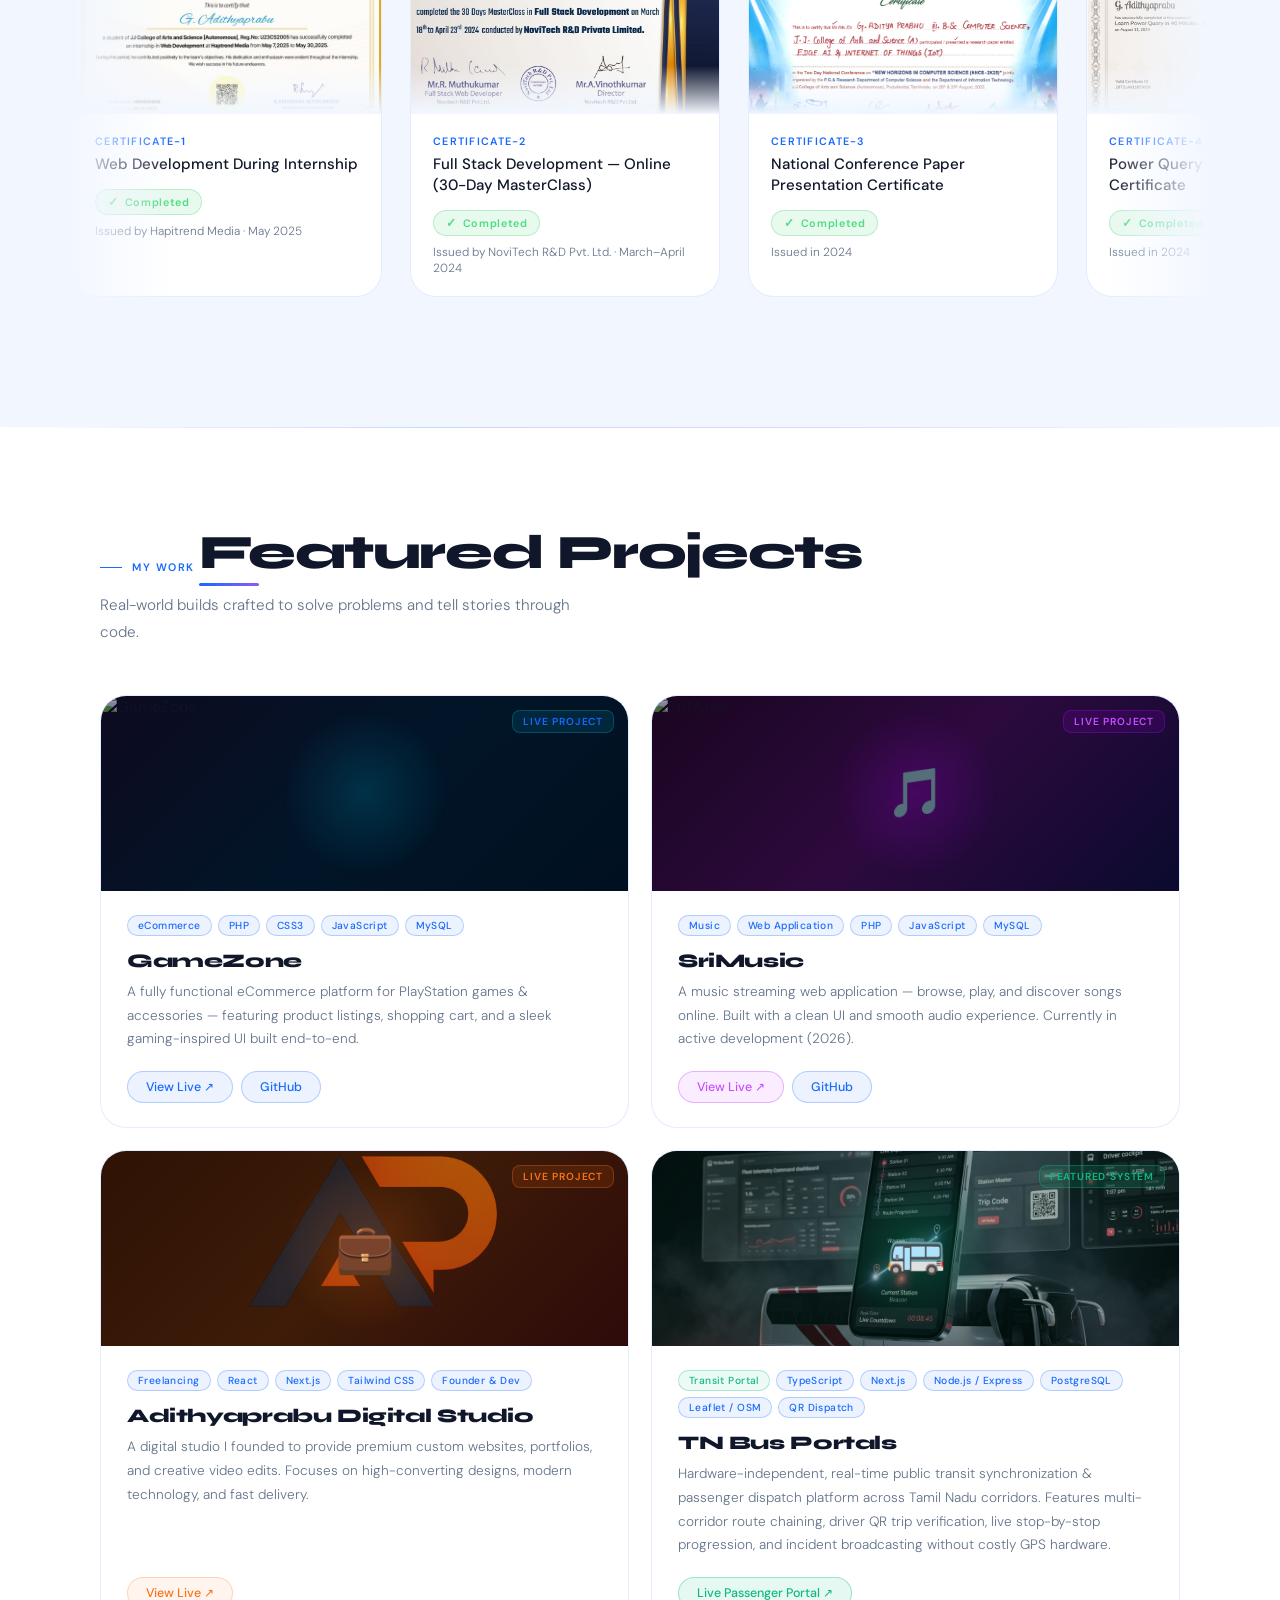
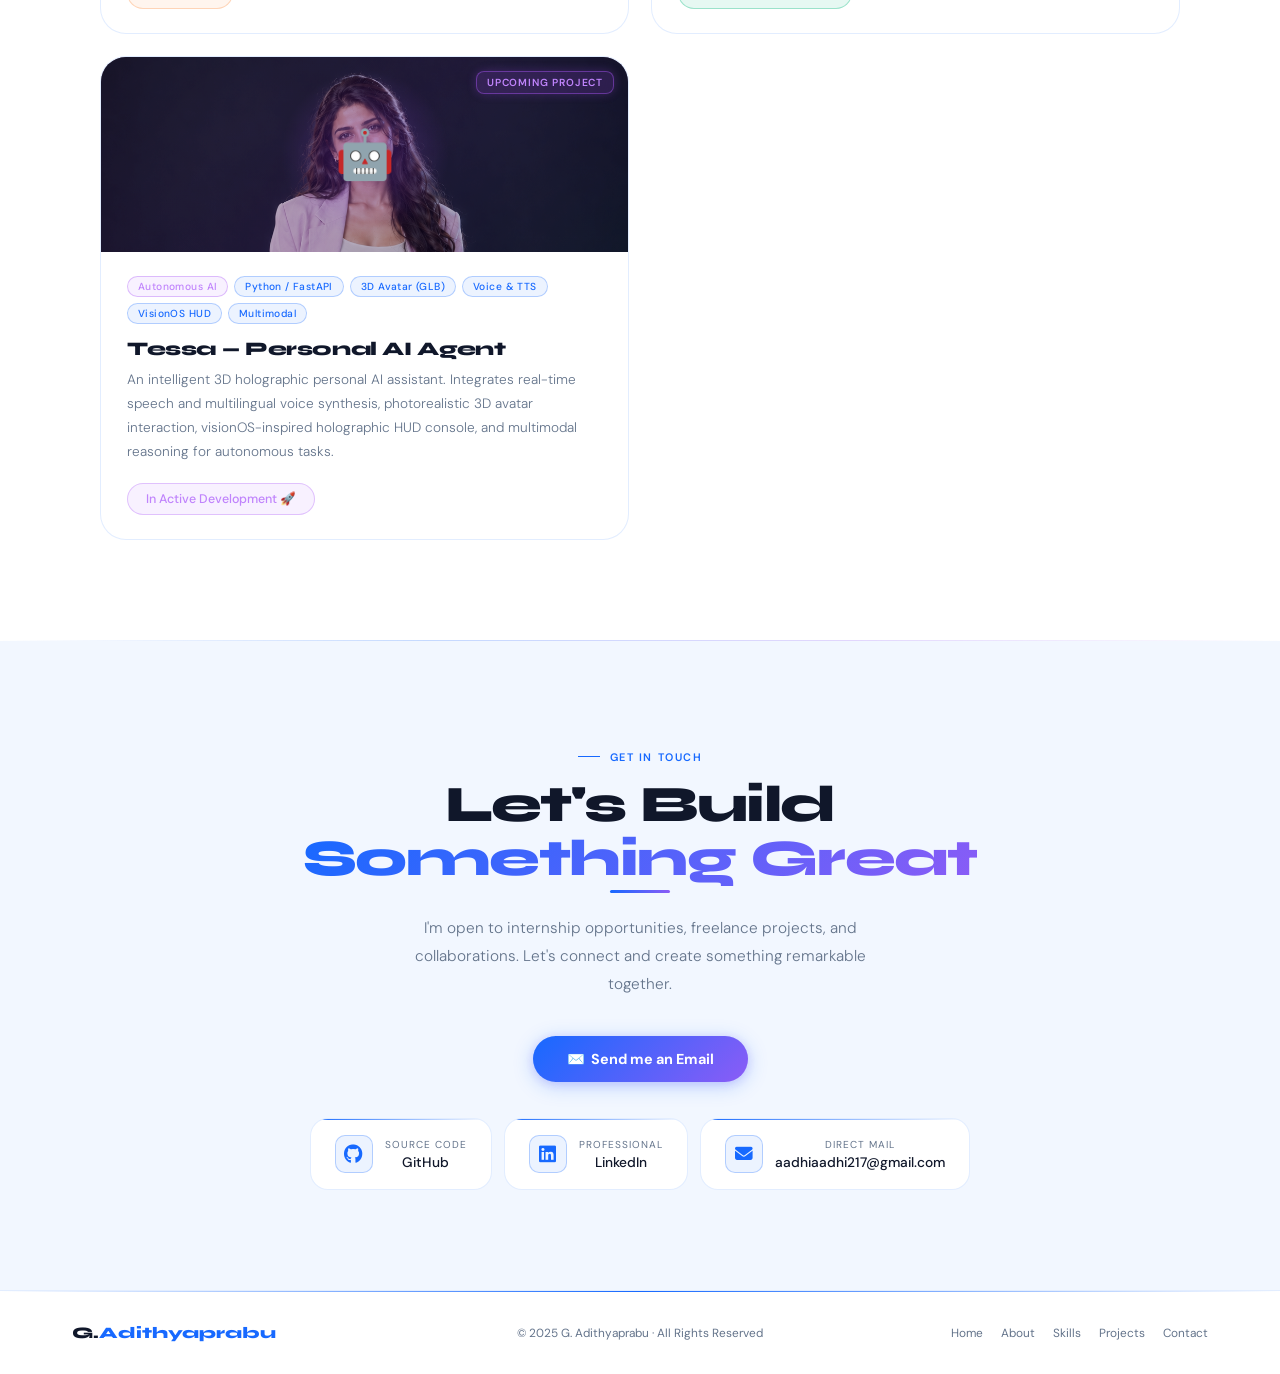
==== commit 45ba1390: "Remove dark mode toggle button from navigation bar" ====
--- a/index.html
+++ b/index.html
@@ -113,7 +113,6 @@
       <a href="#contact" class="nav-hire">Hire Me</a>
     </div>
     <div style="display:flex;align-items:center;gap:8px">
-      <button class="theme-btn" id="themeBtn" title="Toggle theme">🌙</button>
       <button class="ham-btn" id="hamBtn" aria-label="Menu">
         <span></span><span></span><span></span>
       </button>
@@ -1023,11 +1022,13 @@
     /* ── THEME TOGGLE ── */
     const themeBtn = document.getElementById('themeBtn');
     let isDark = false;
-    themeBtn.addEventListener('click', () => {
-      isDark = !isDark;
-      document.body.classList.toggle('dark-mode', isDark);
-      themeBtn.textContent = isDark ? '☀️' : '🌙';
-    });
+    if (themeBtn) {
+      themeBtn.addEventListener('click', () => {
+        isDark = !isDark;
+        document.body.classList.toggle('dark-mode', isDark);
+        themeBtn.textContent = isDark ? '☀️' : '🌙';
+      });
+    }
 
     /* ── CURSOR ── */
     const cur = document.getElementById('cur'), curR = document.getElementById('curR');
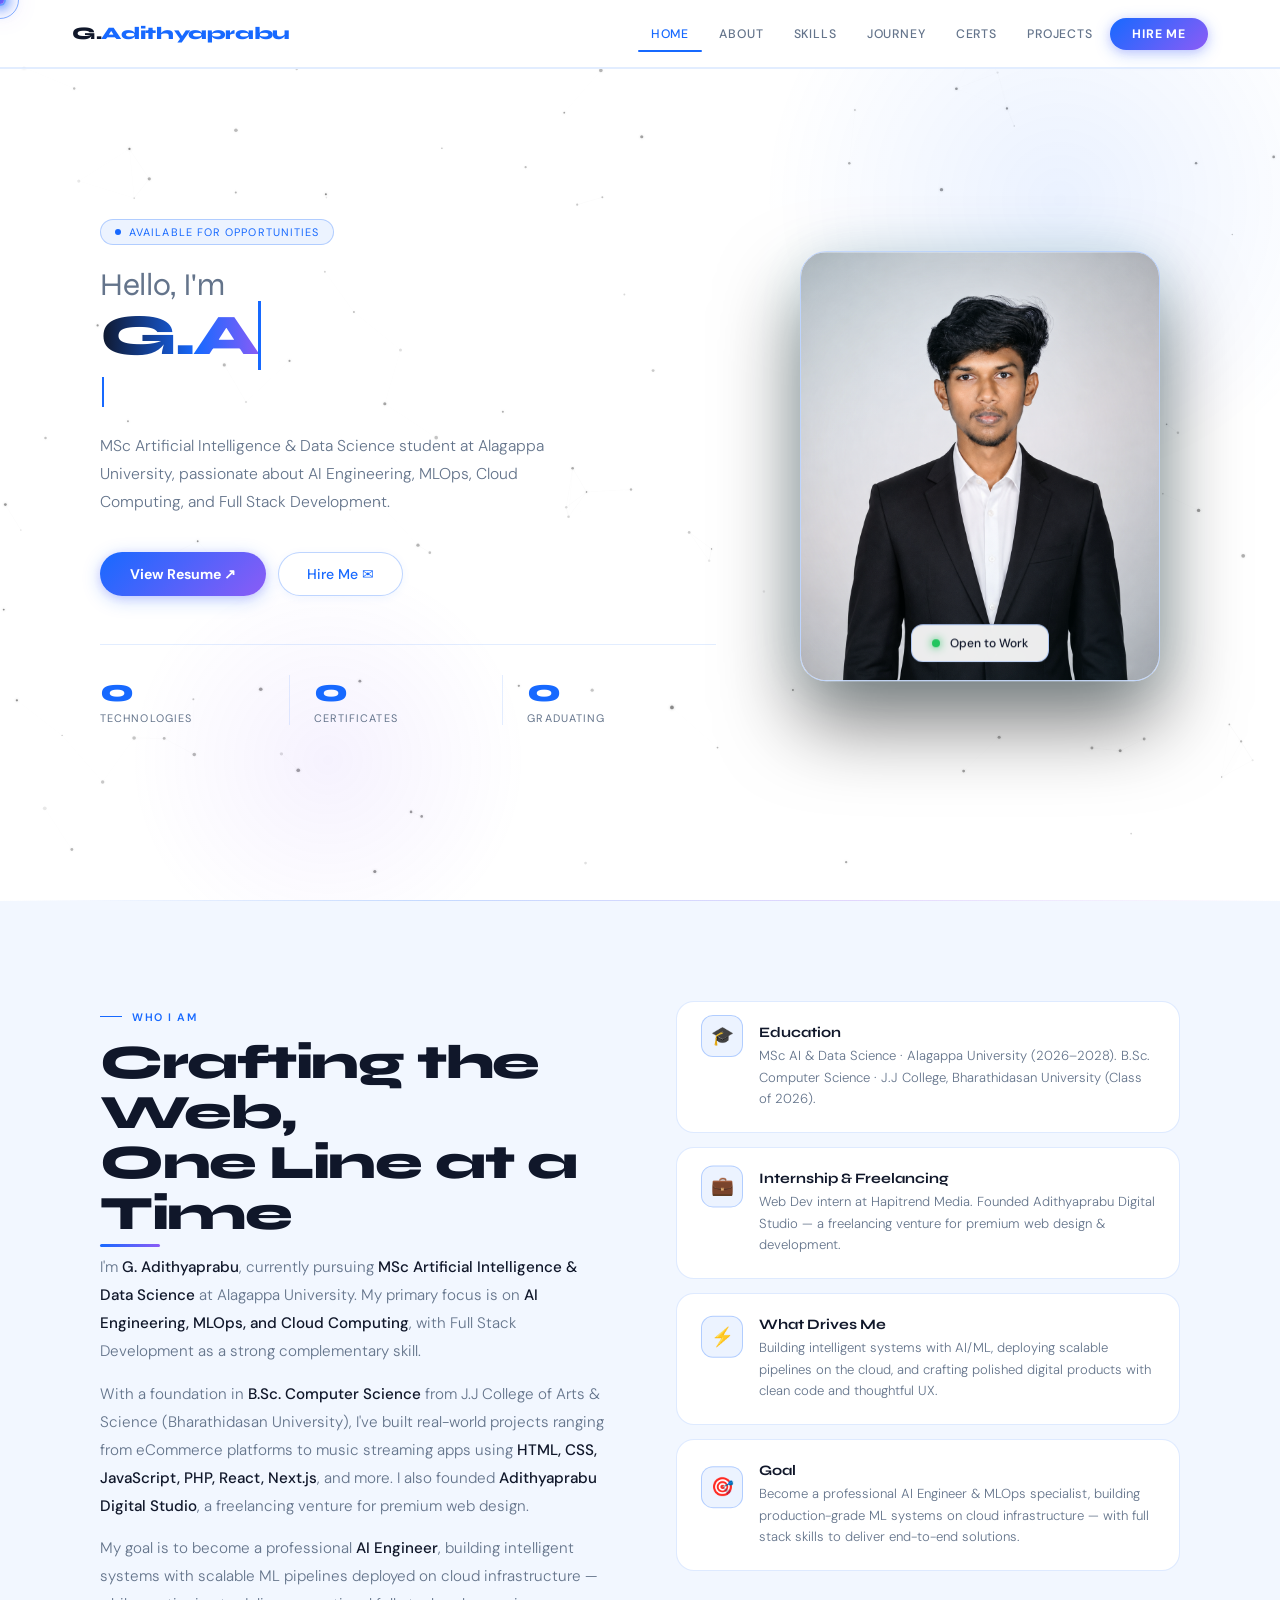
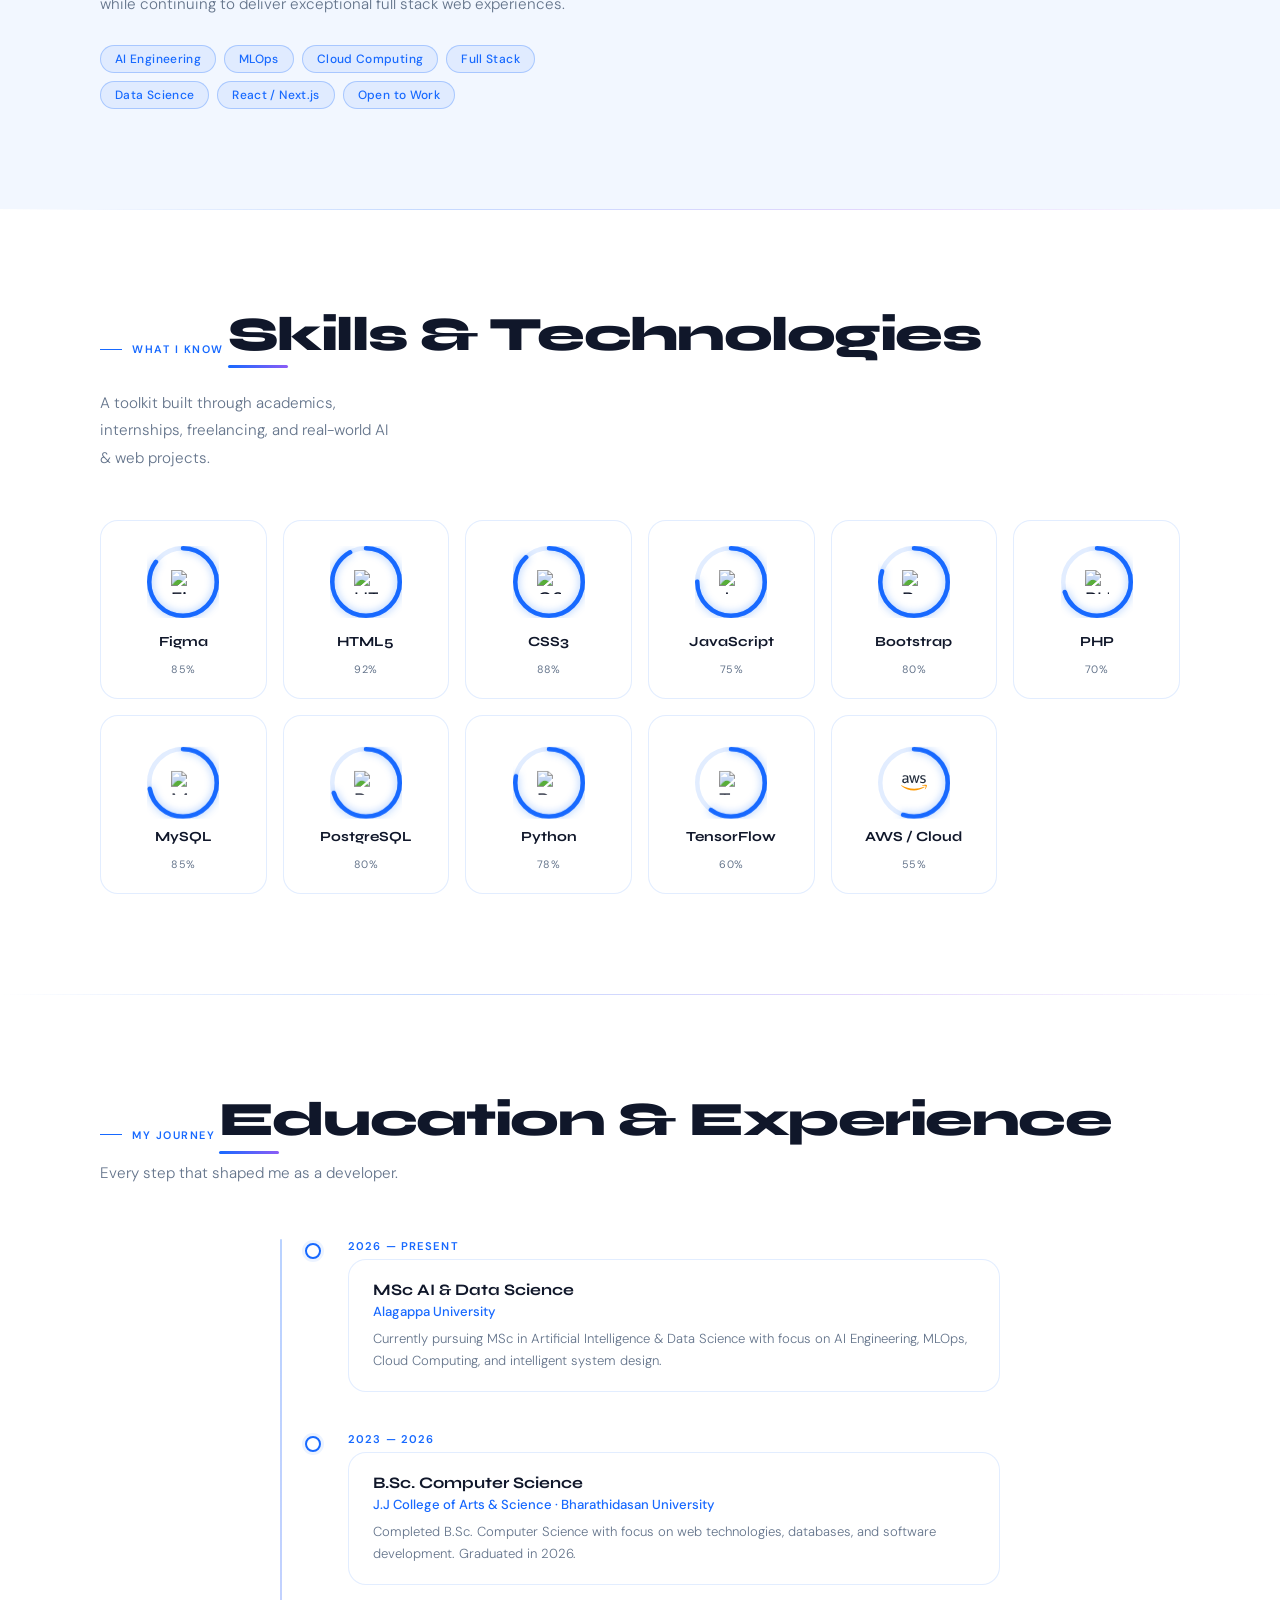
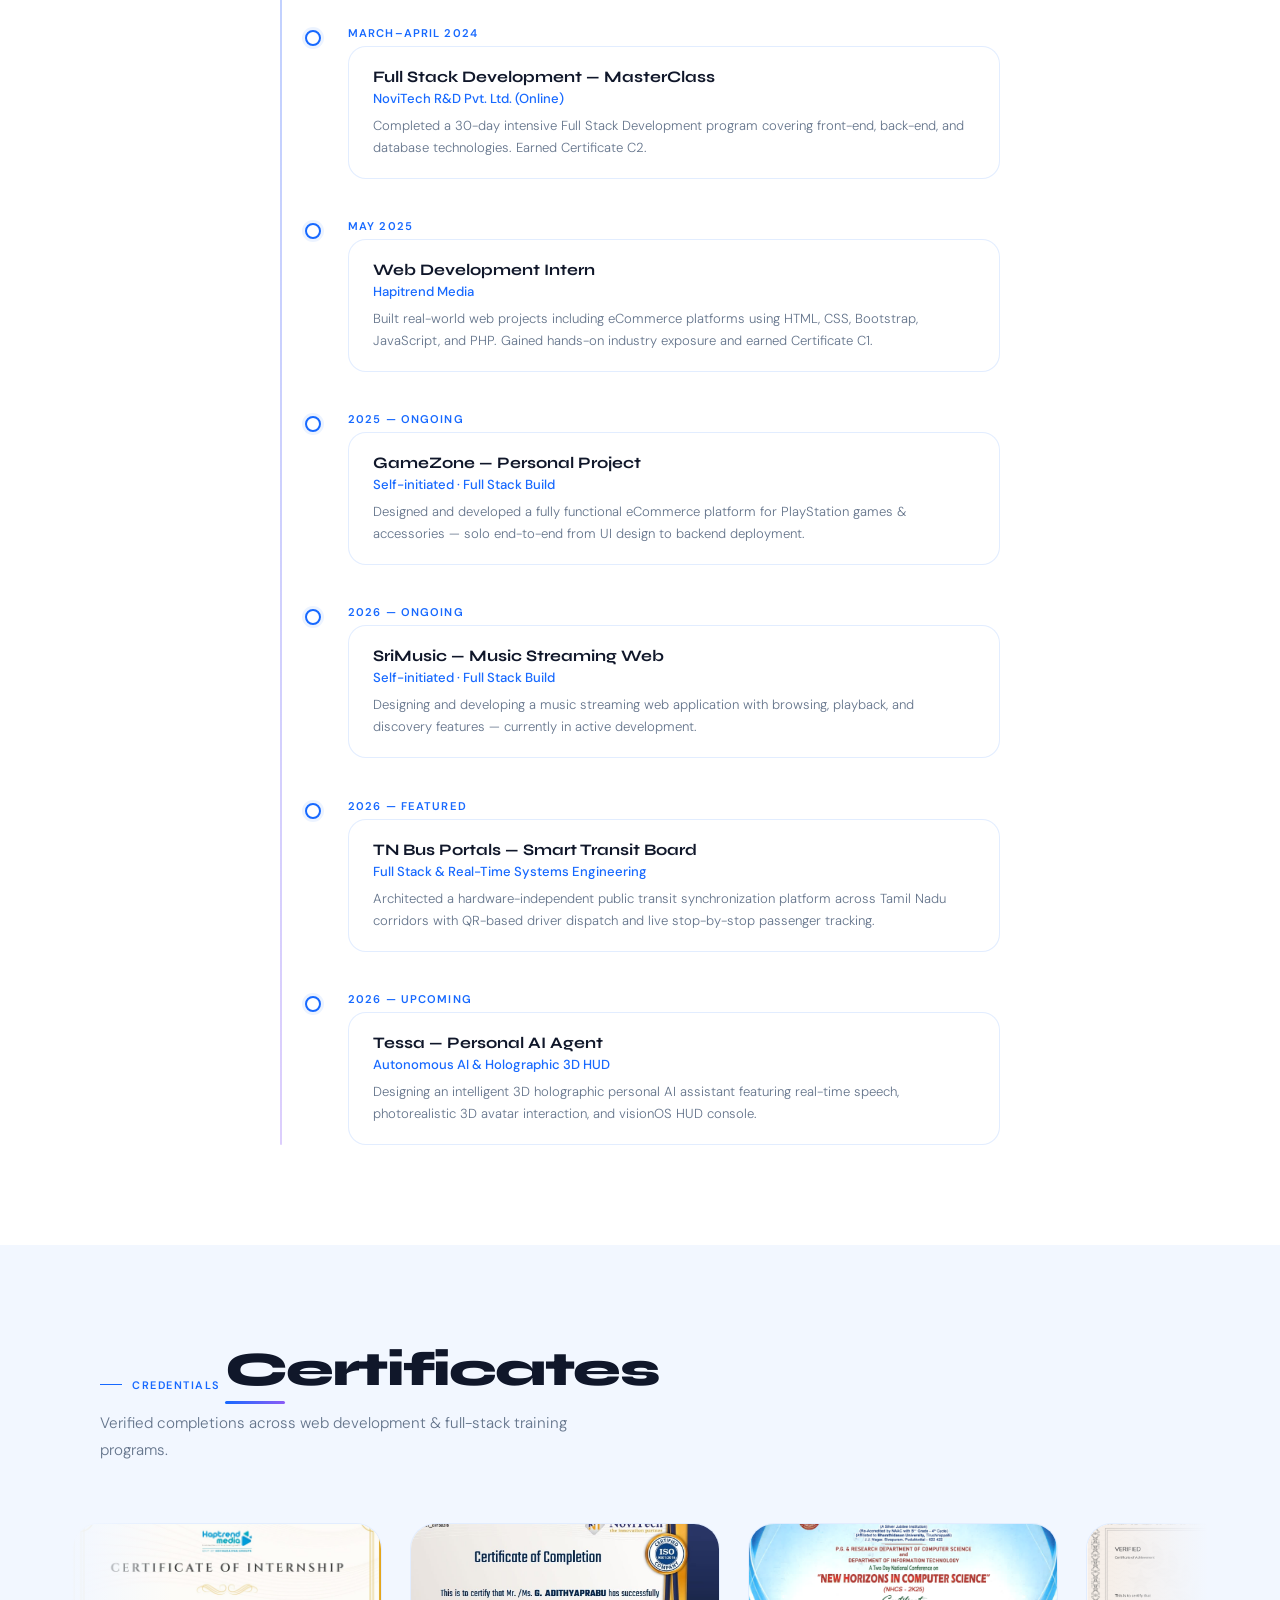
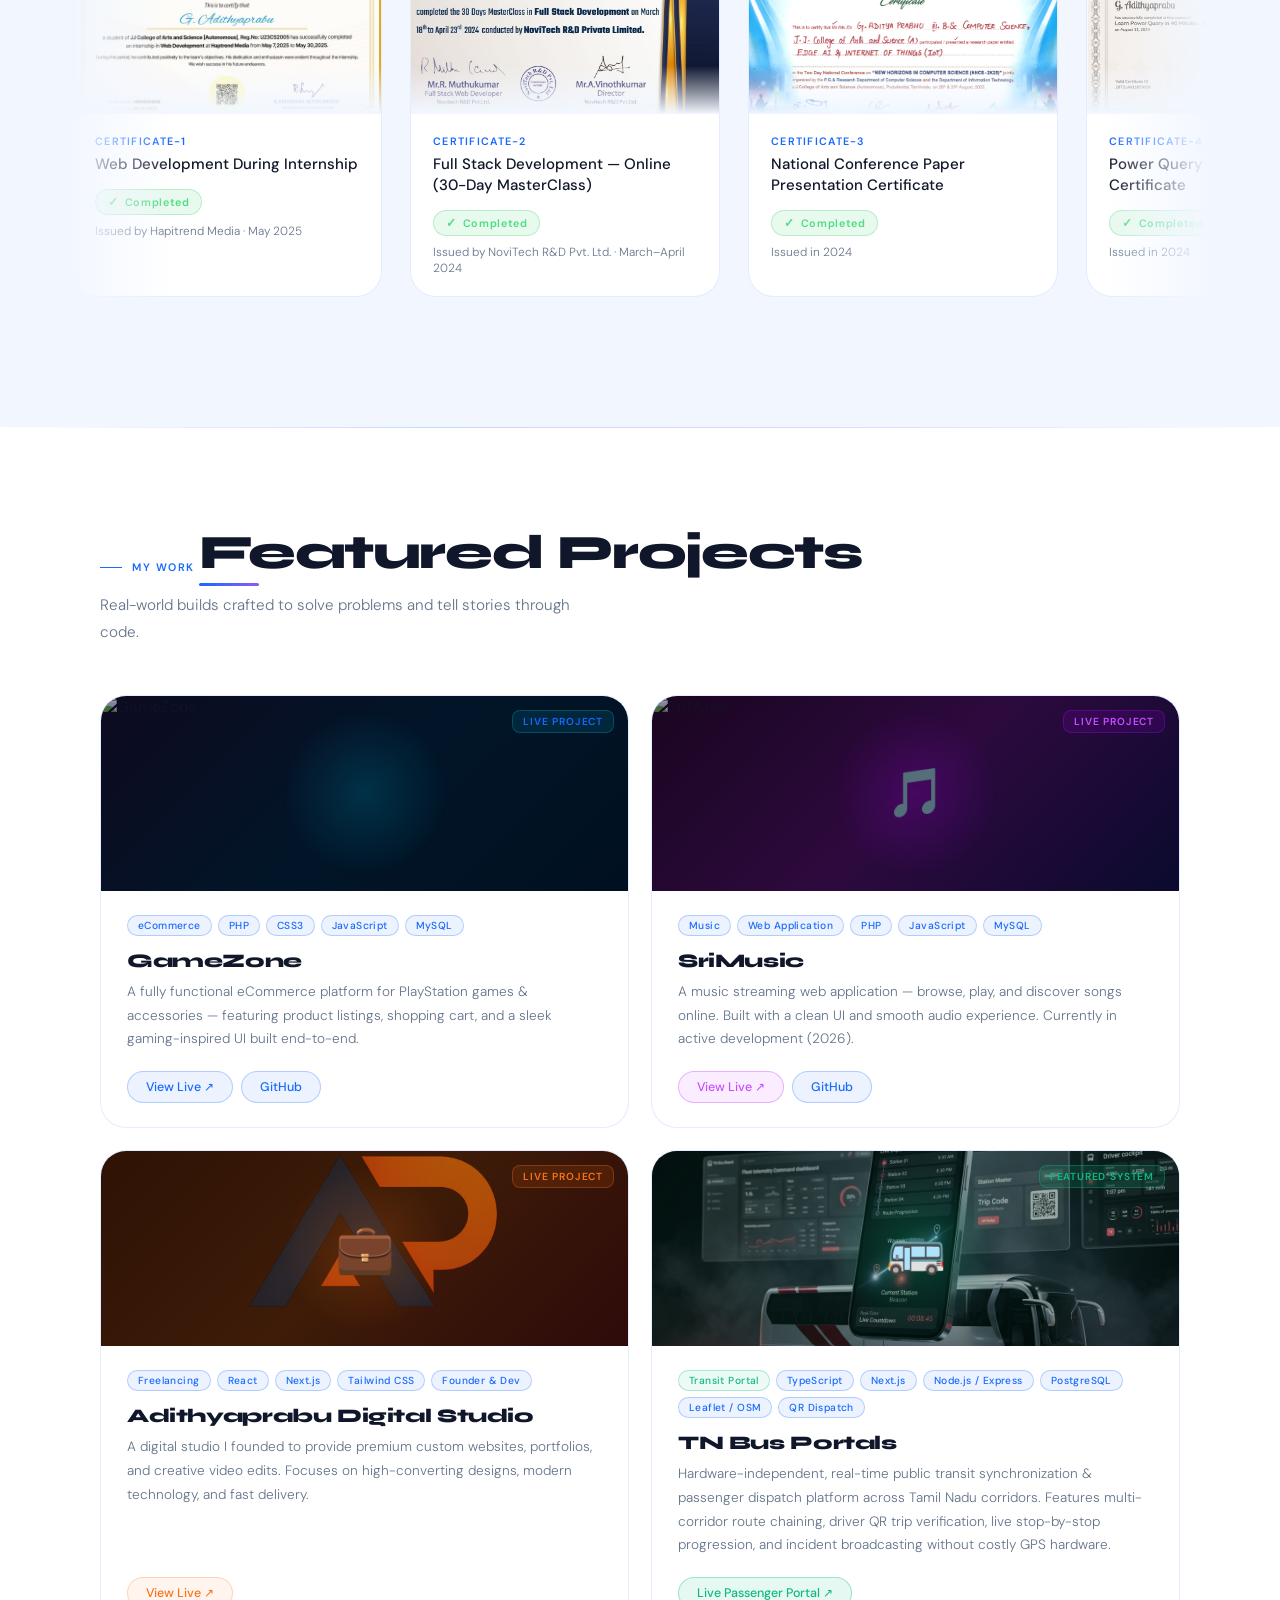
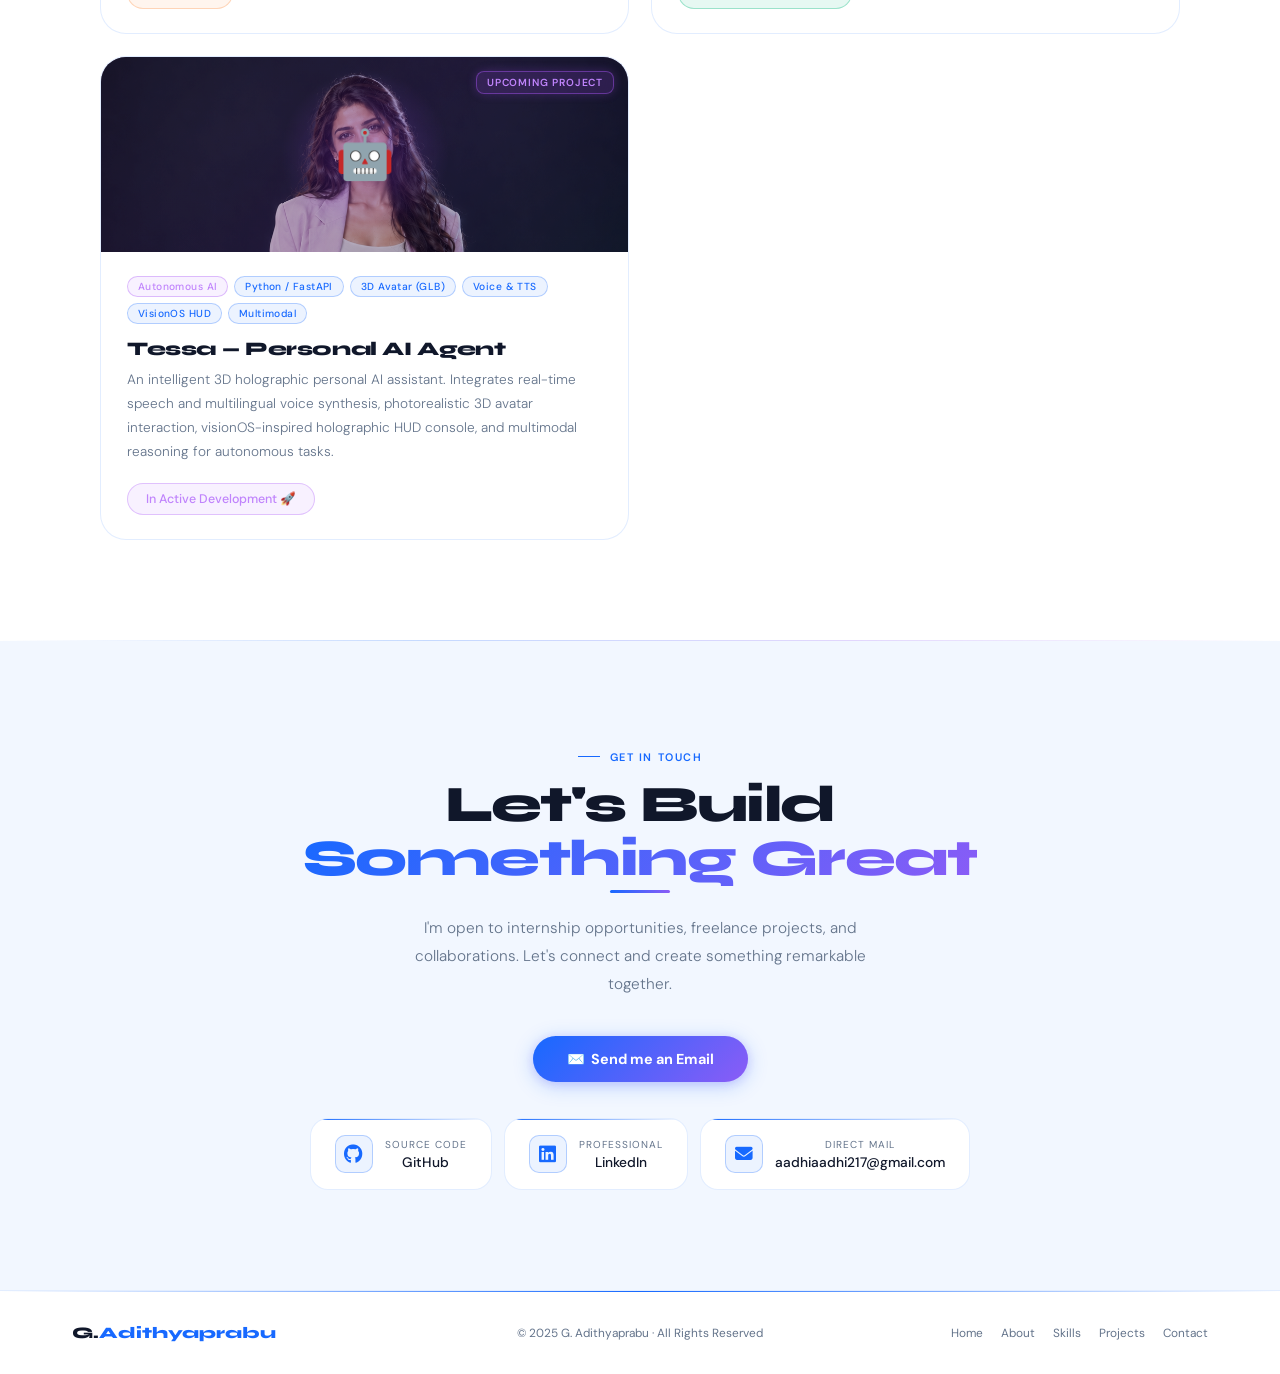
==== commit 58f4a9da: "Align navigation bar content to the right side" ====
--- a/index.html
+++ b/index.html
@@ -103,16 +103,16 @@
   <!-- ═══════════ NAV ═══════════ -->
   <nav>
     <div class="nav-logo">G.<span>Adithyaprabu</span></div>
-    <div class="nav-links" id="navLinks">
-      <a href="#home" class="active">Home</a>
-      <a href="#about">About</a>
-      <a href="#skills">Skills</a>
-      <a href="#timeline">Journey</a>
-      <a href="#certificates">Certs</a>
-      <a href="#projects">Projects</a>
-      <a href="#contact" class="nav-hire">Hire Me</a>
-    </div>
-    <div style="display:flex;align-items:center;gap:8px">
+    <div class="nav-right" style="display:flex;align-items:center;gap:12px;margin-left:auto">
+      <div class="nav-links" id="navLinks">
+        <a href="#home" class="active">Home</a>
+        <a href="#about">About</a>
+        <a href="#skills">Skills</a>
+        <a href="#timeline">Journey</a>
+        <a href="#certificates">Certs</a>
+        <a href="#projects">Projects</a>
+        <a href="#contact" class="nav-hire">Hire Me</a>
+      </div>
       <button class="ham-btn" id="hamBtn" aria-label="Menu">
         <span></span><span></span><span></span>
       </button>
--- a/style.css
+++ b/style.css
@@ -622,7 +622,8 @@
     .nav-links {
       display: flex;
       align-items: center;
-      gap: 4px
+      gap: 4px;
+      margin-left: auto
     }
 
     .nav-links a {
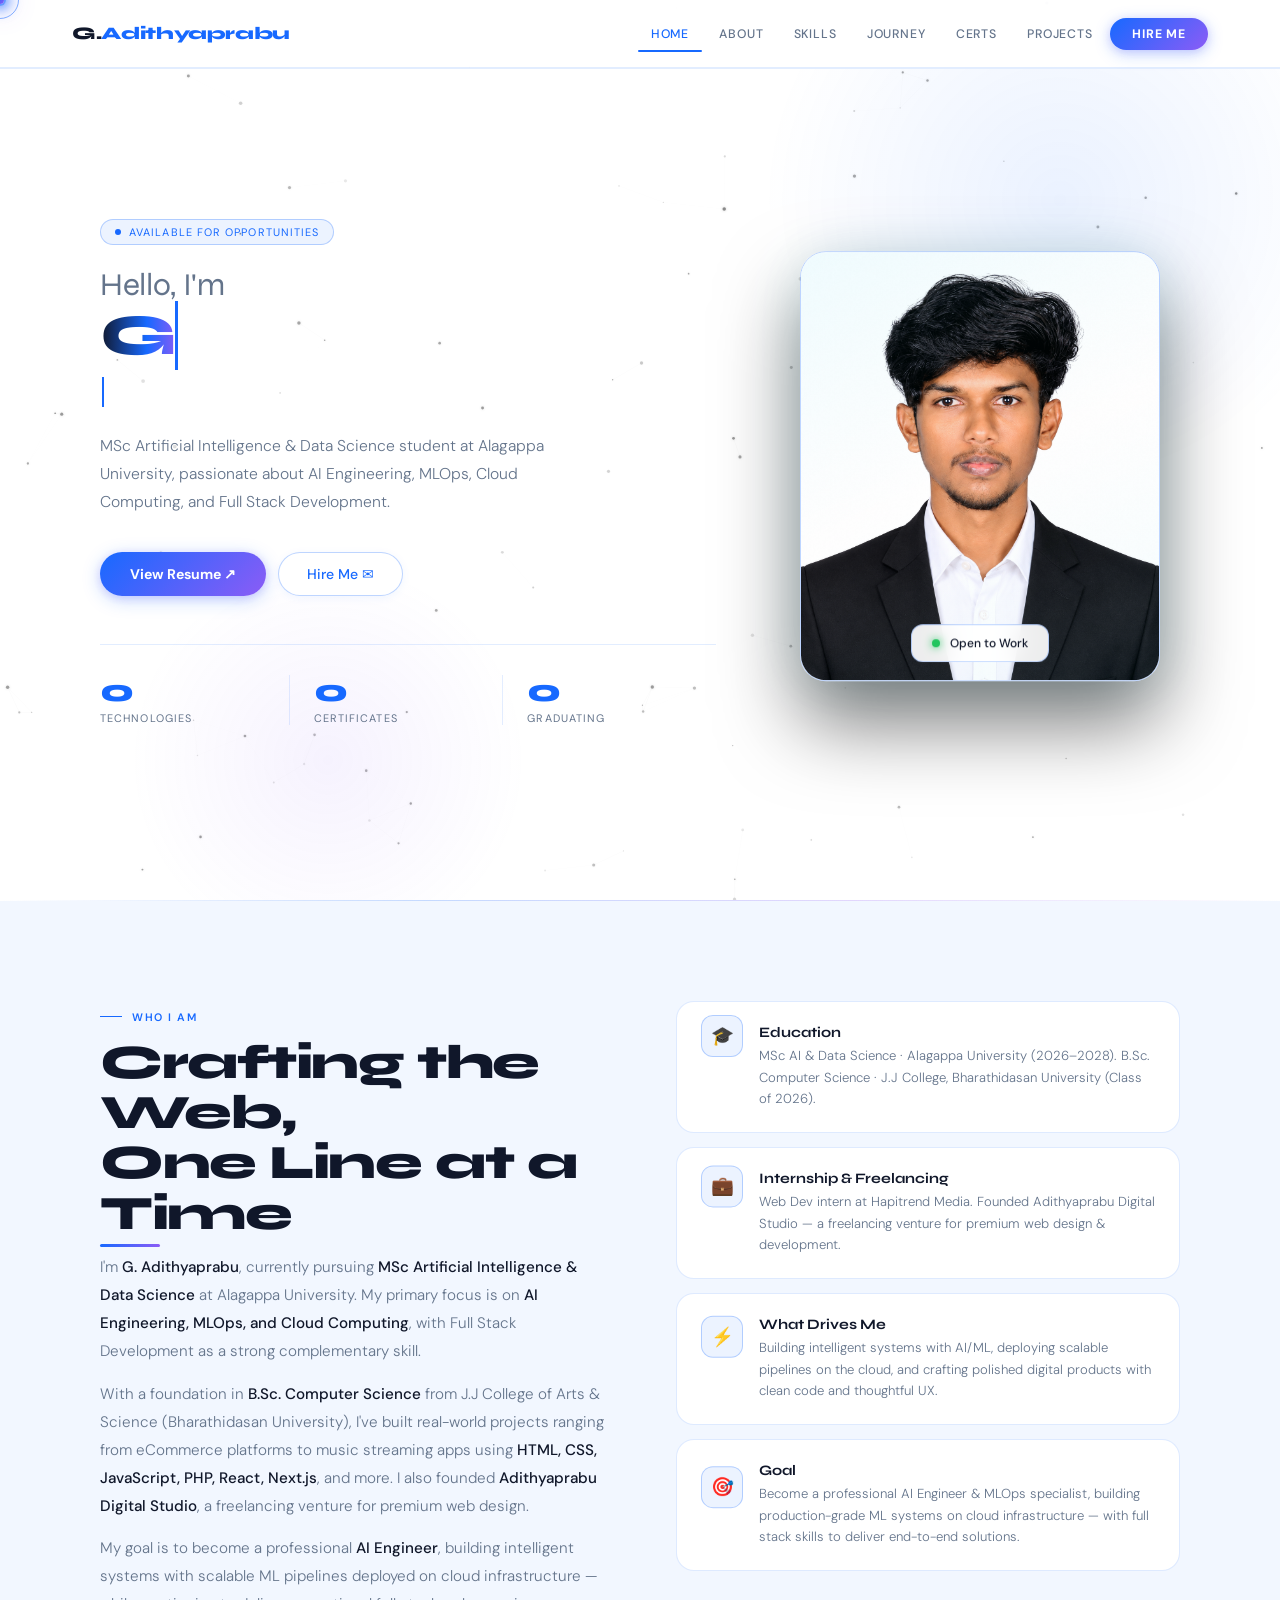
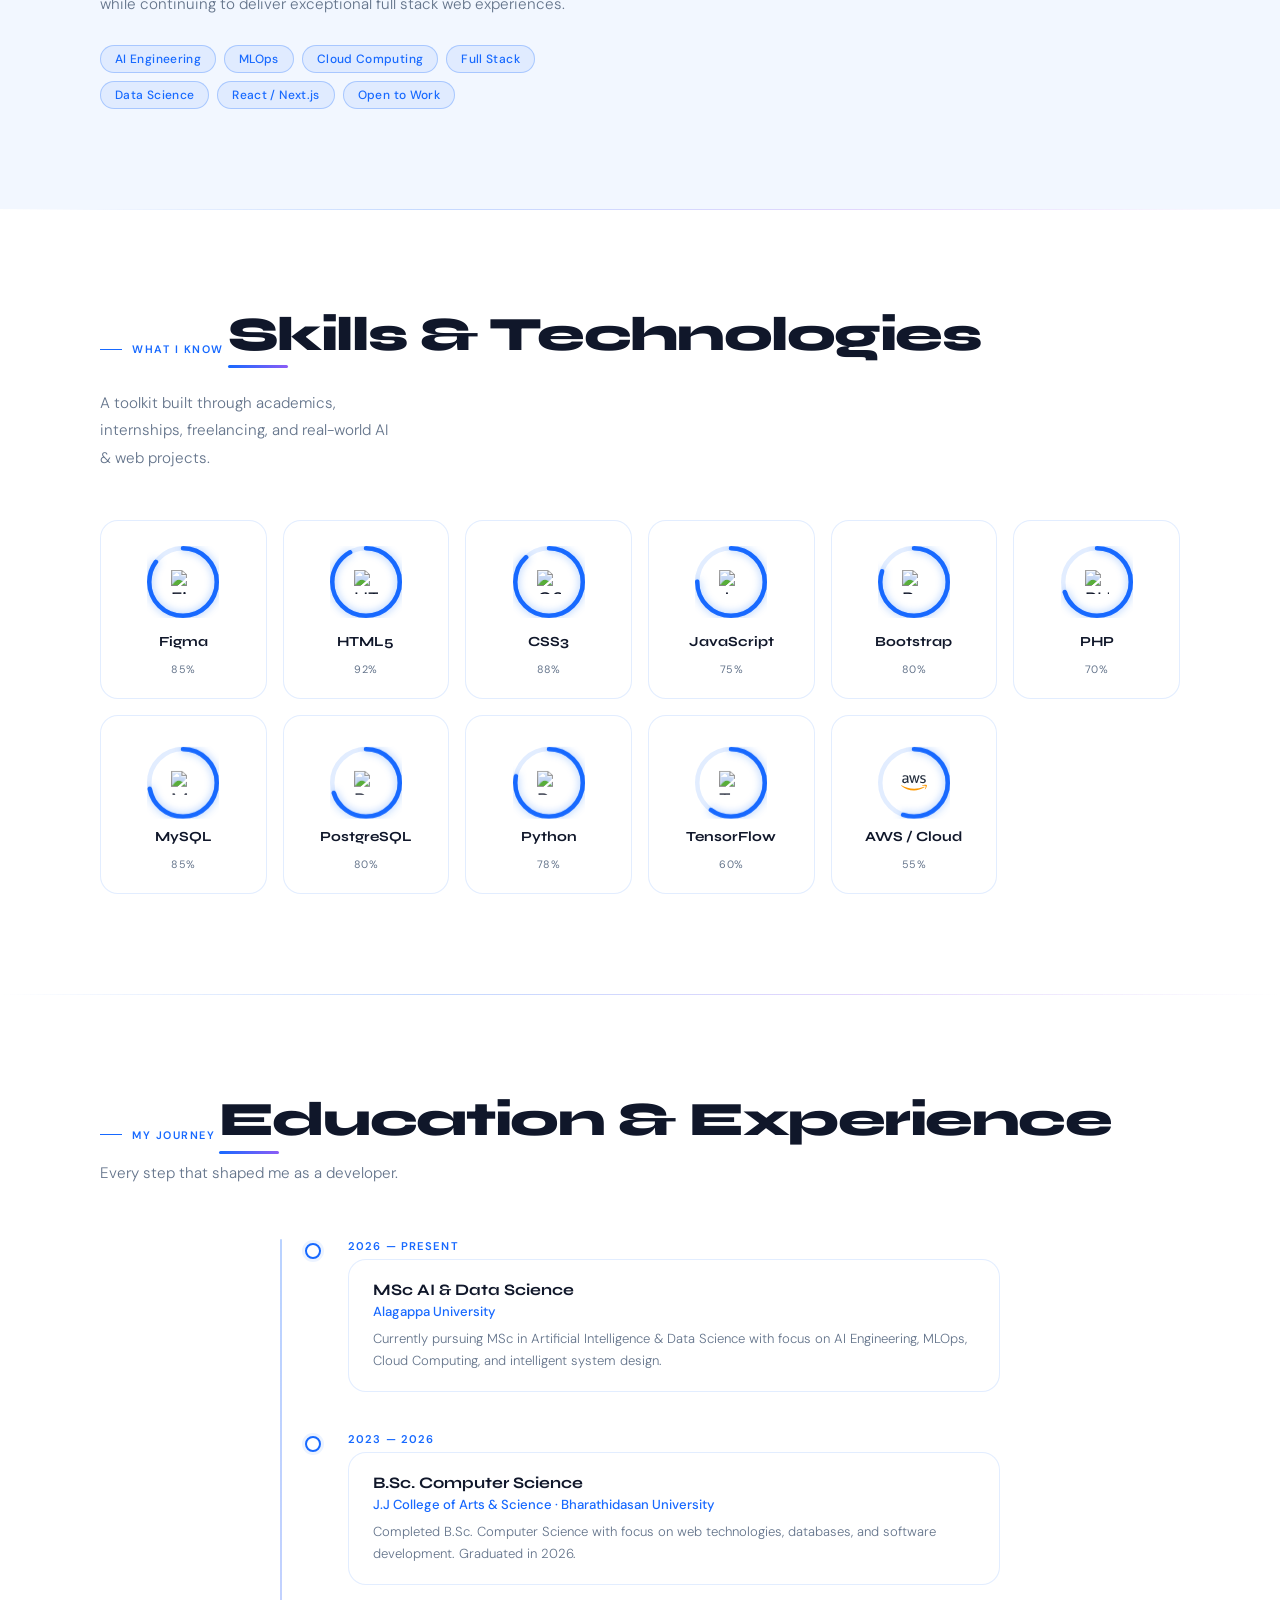
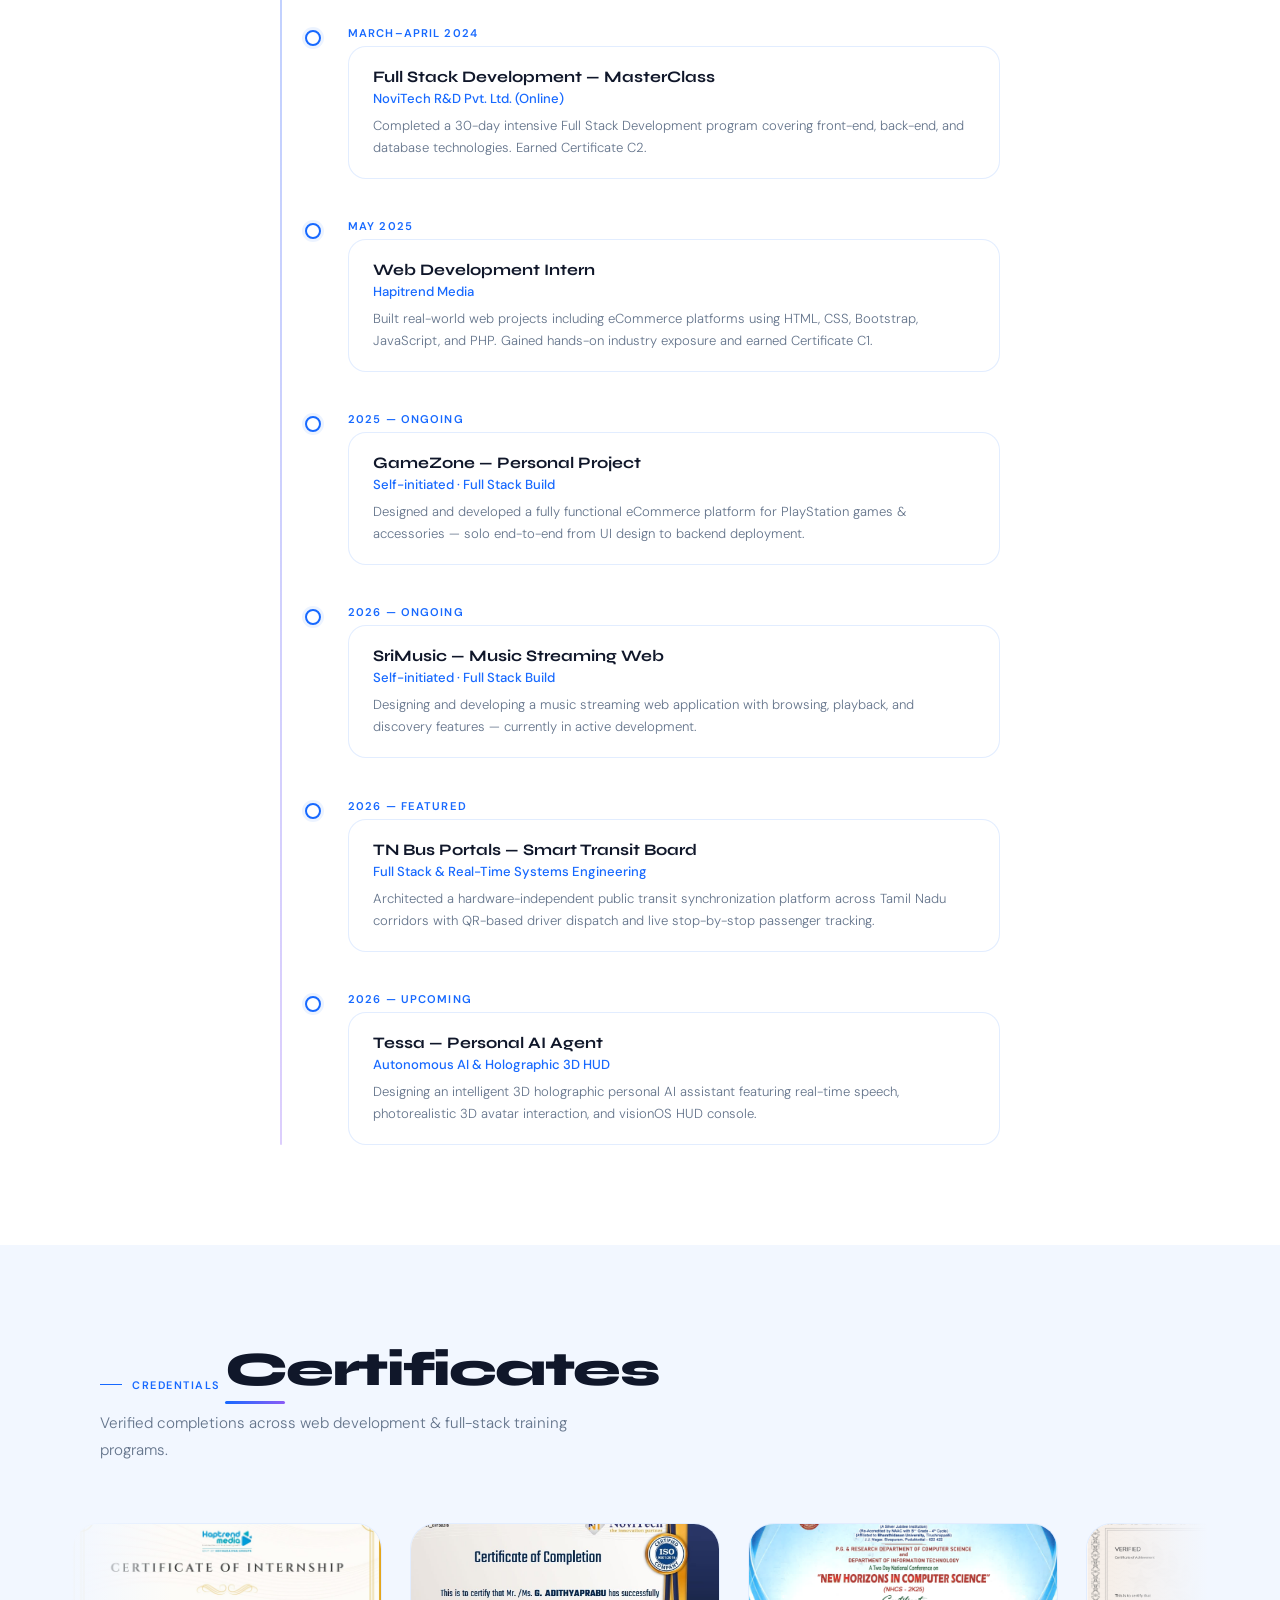
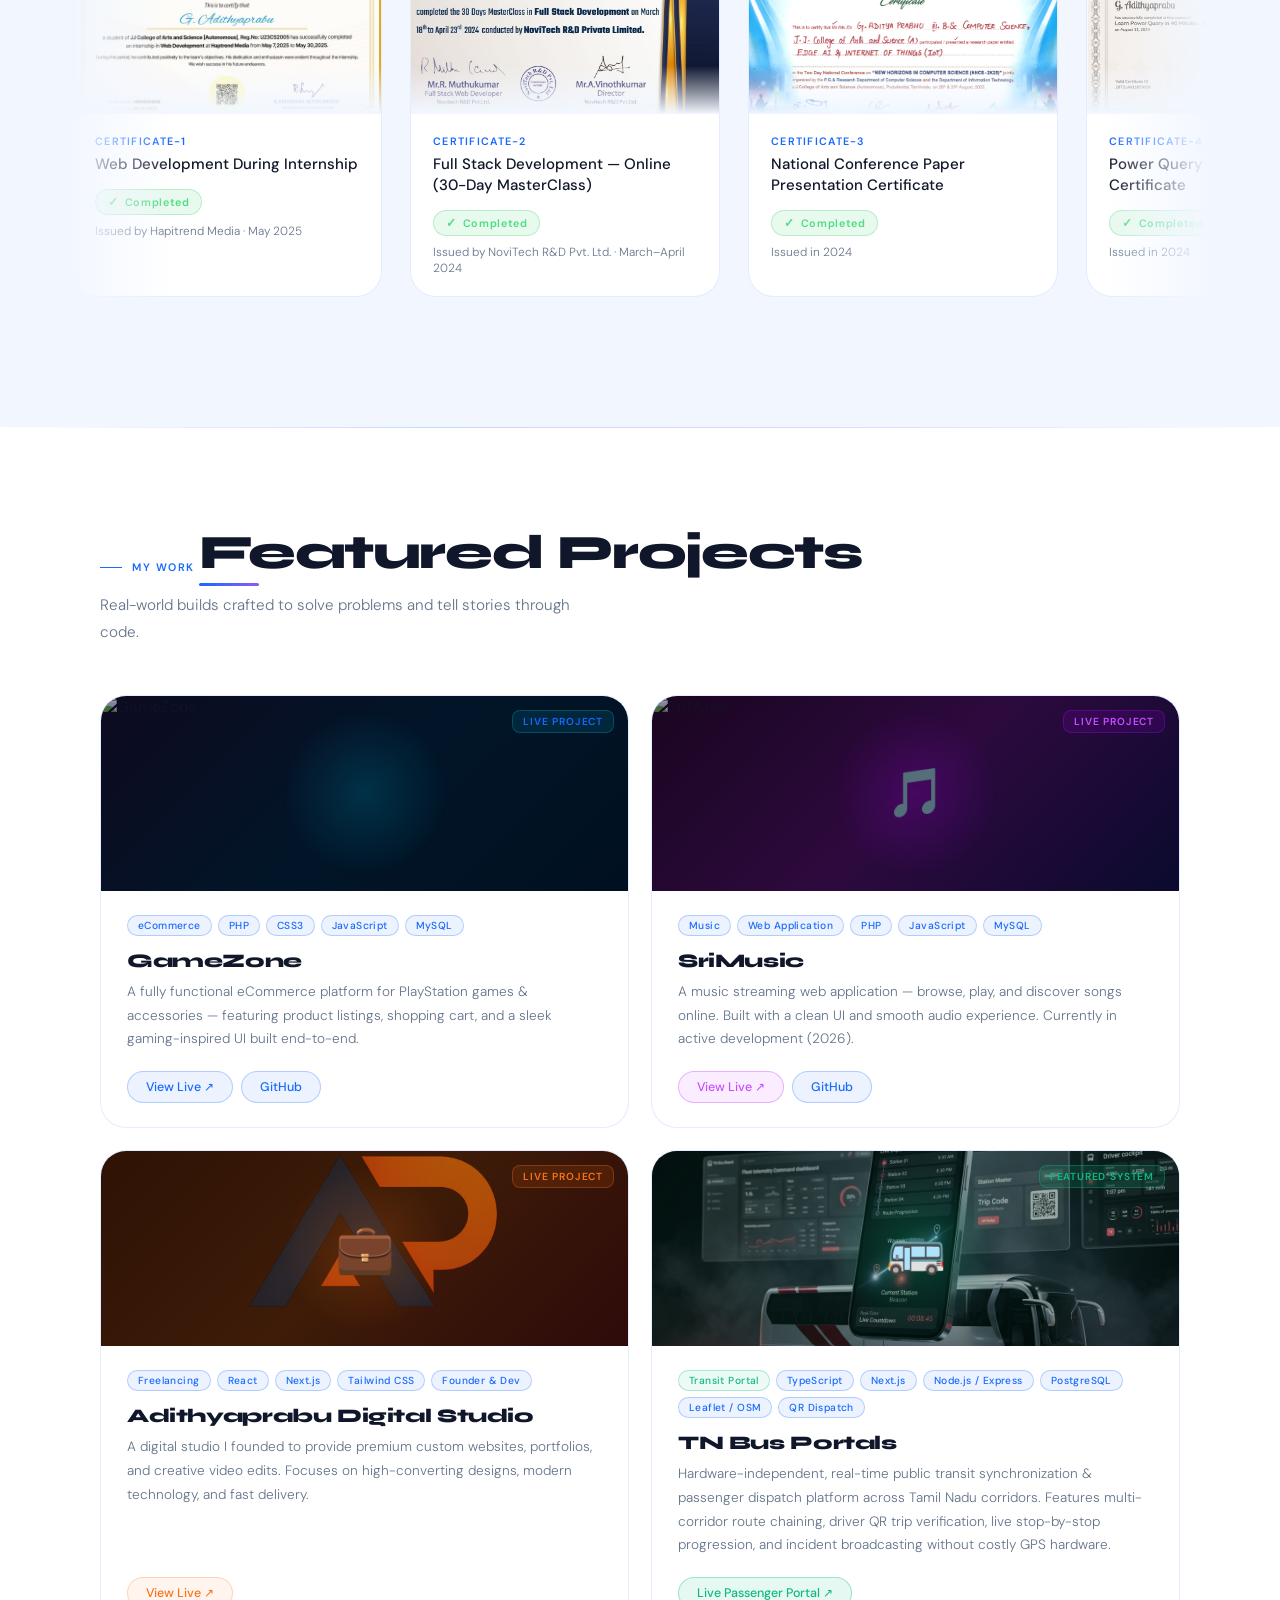
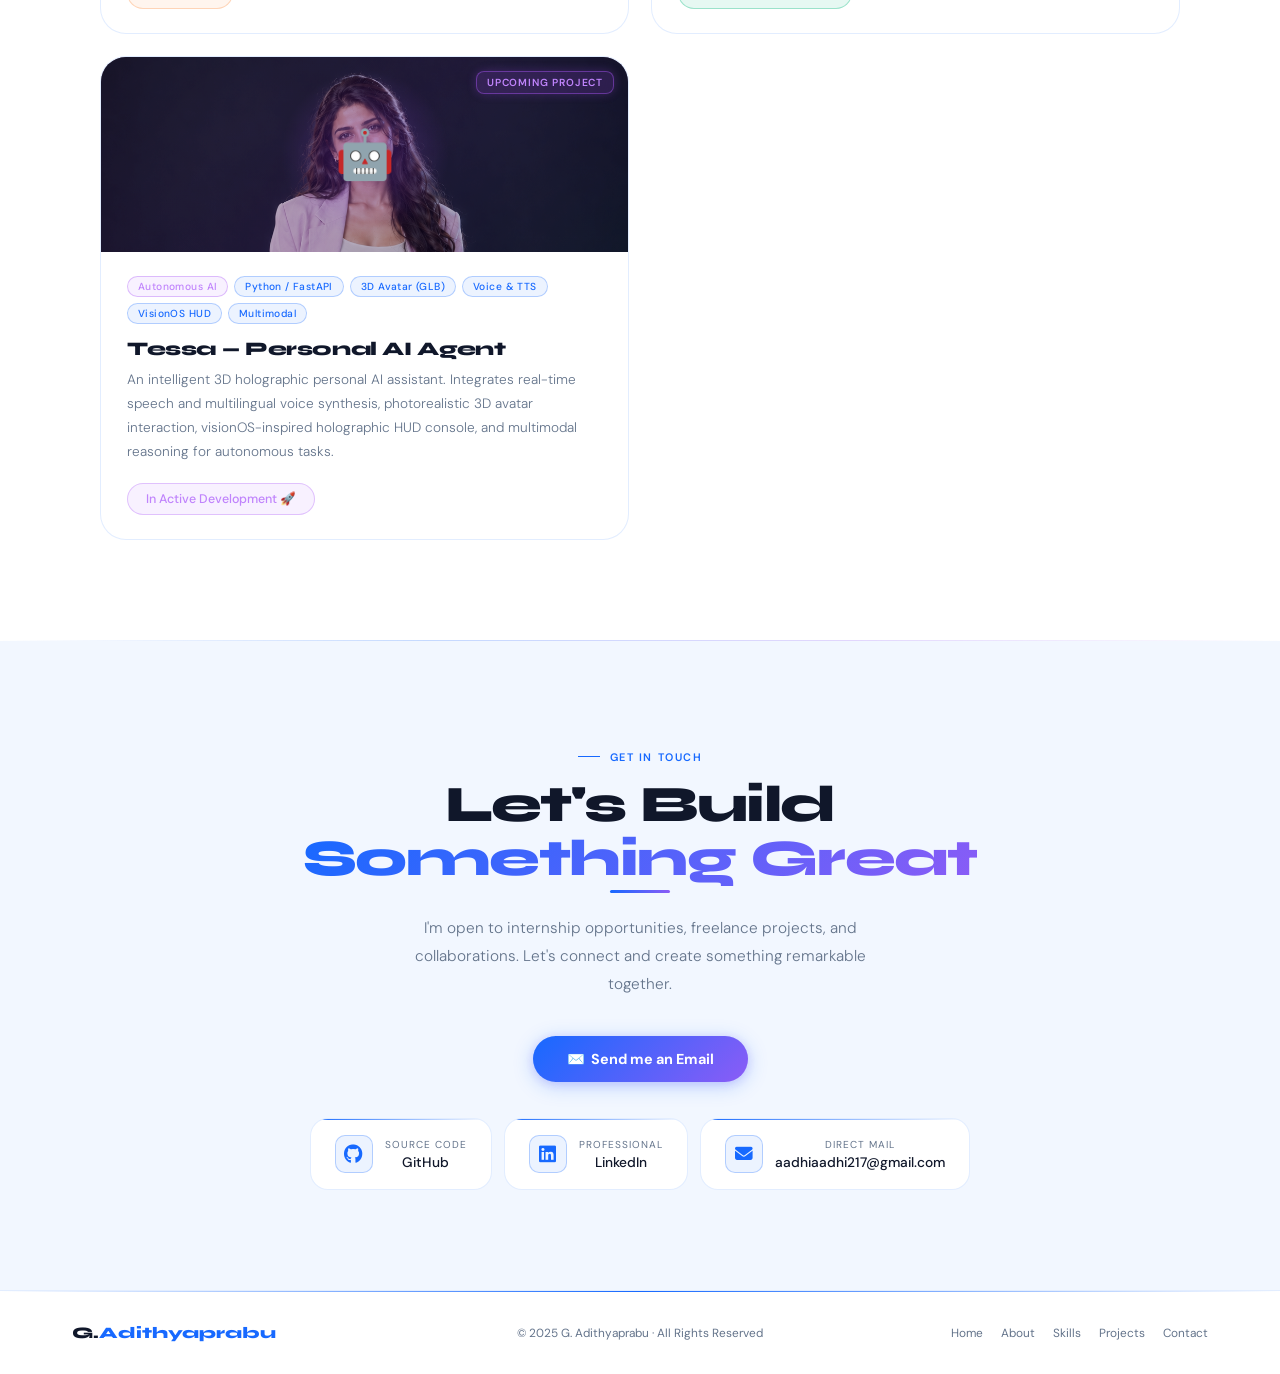
==== commit eb45cb08: "Update profile photo to Adithyaprabu.G(1).png" ====
--- a/index.html
+++ b/index.html
@@ -172,7 +172,7 @@
       <!-- RIGHT — PHOTO -->
       <div class="h-photo-col rv" style="transition-delay:.15s">
         <div class="h-photo-wrap">
-          <img src="Adithyaprabu.G.png" alt="G. Adithyaprabu"
+          <img src="Adithyaprabu.G(1).png" alt="G. Adithyaprabu"
             onerror="this.src='https://via.placeholder.com/360x430/e8eef6/0066ff?text=GA'" />
           <div class="h-photo-badge">
             <div class="h-pb-dot"></div>
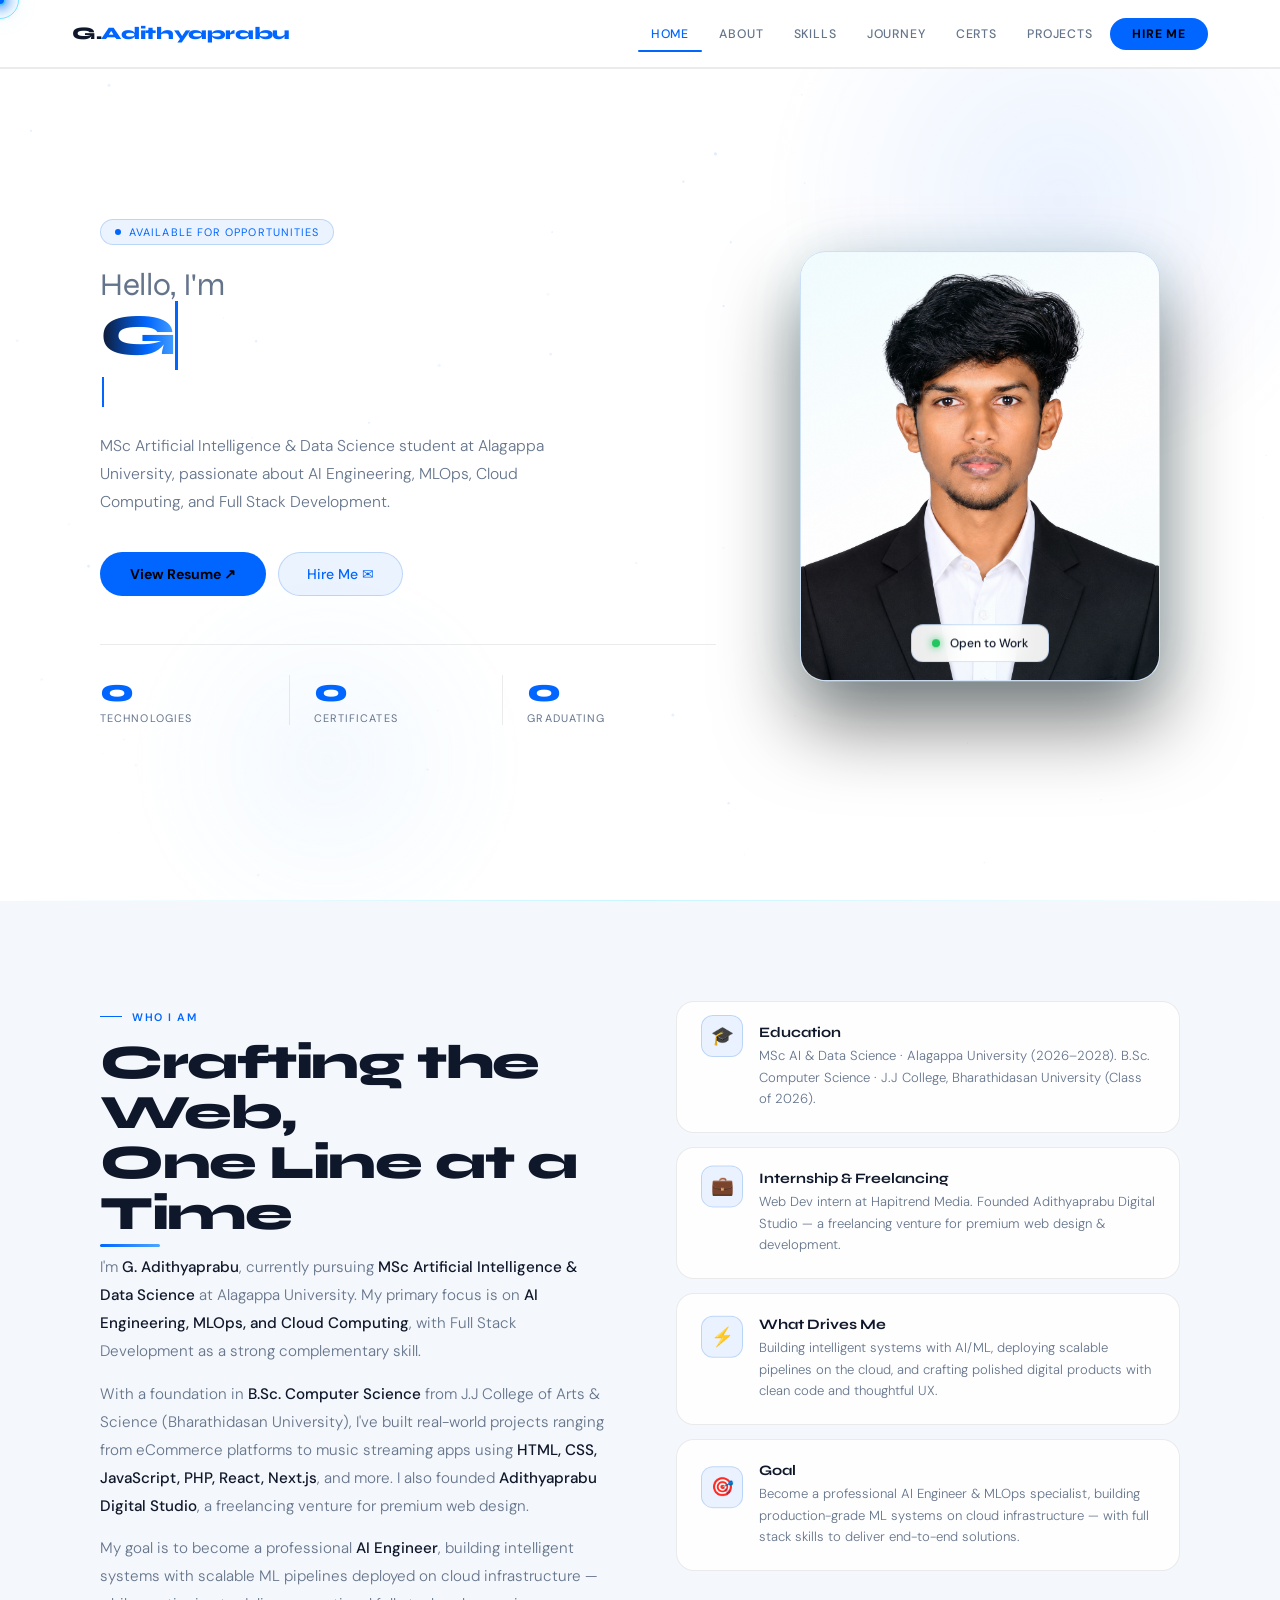
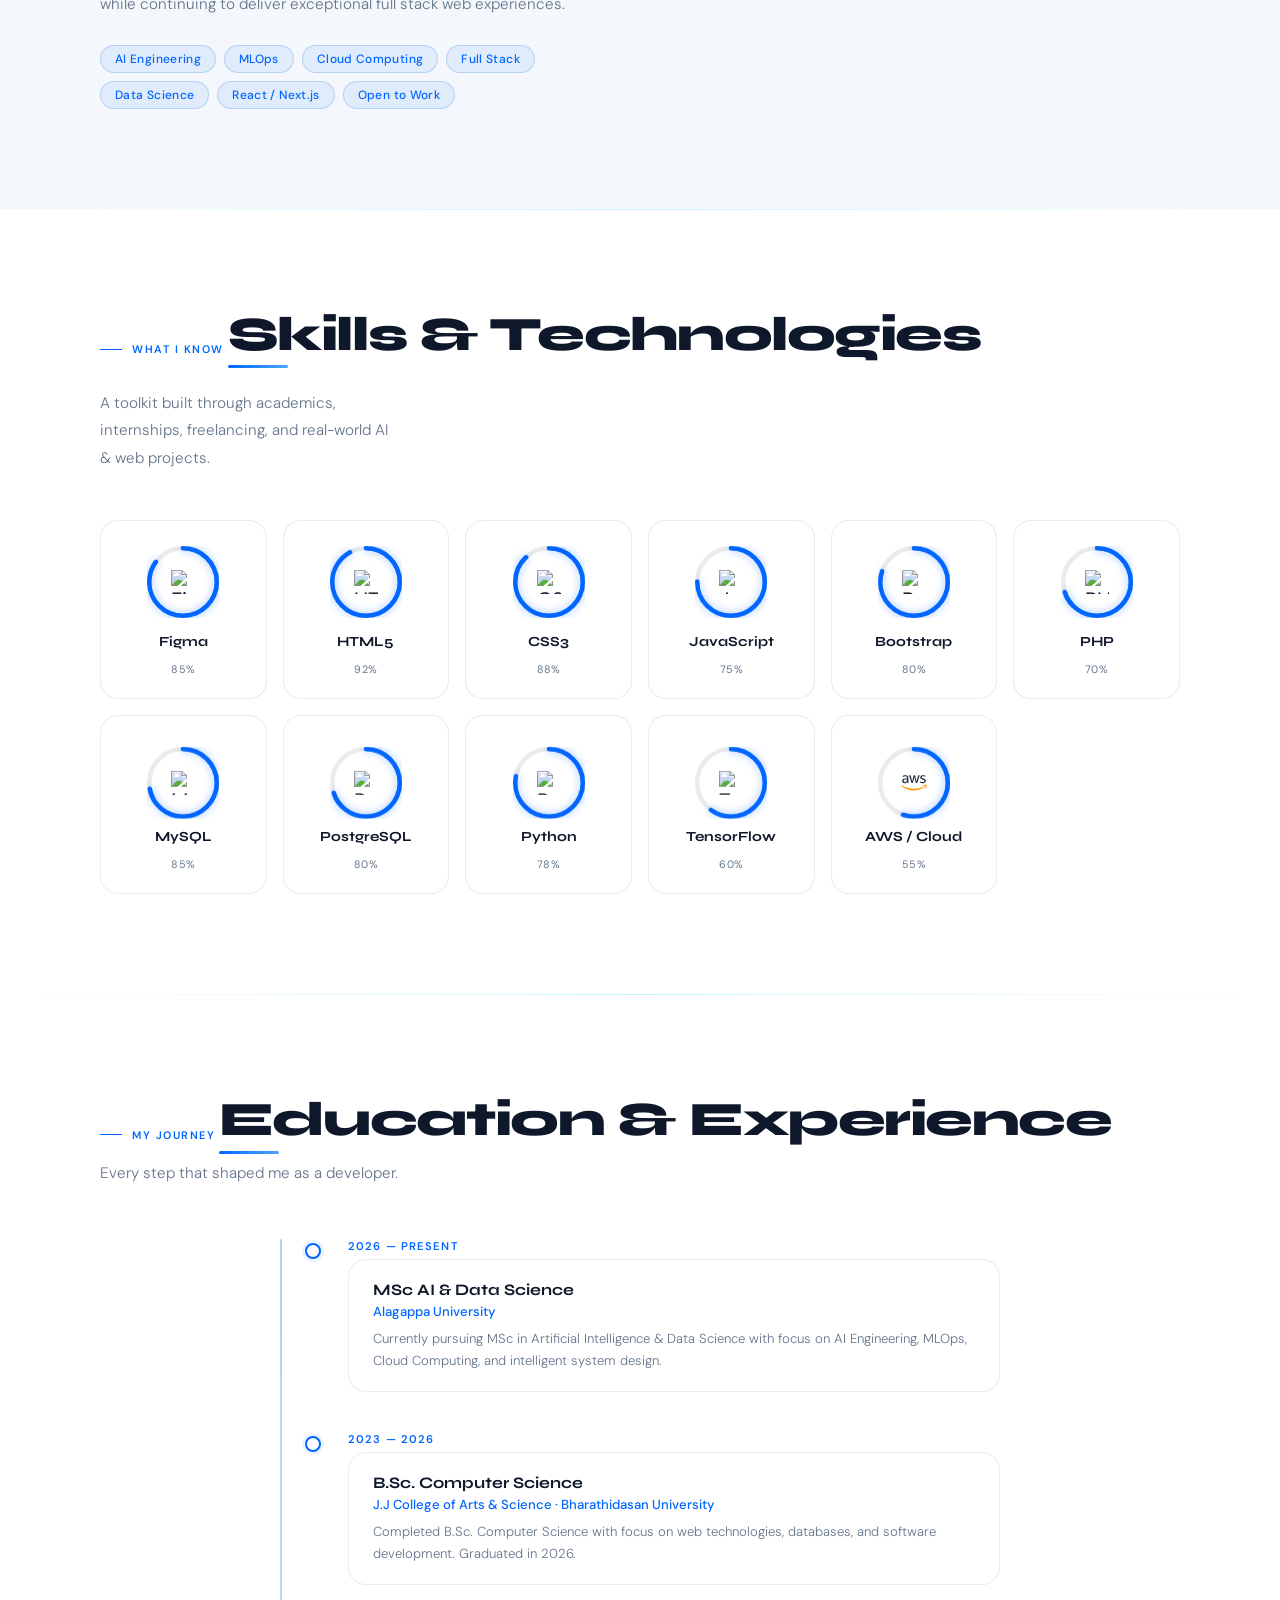
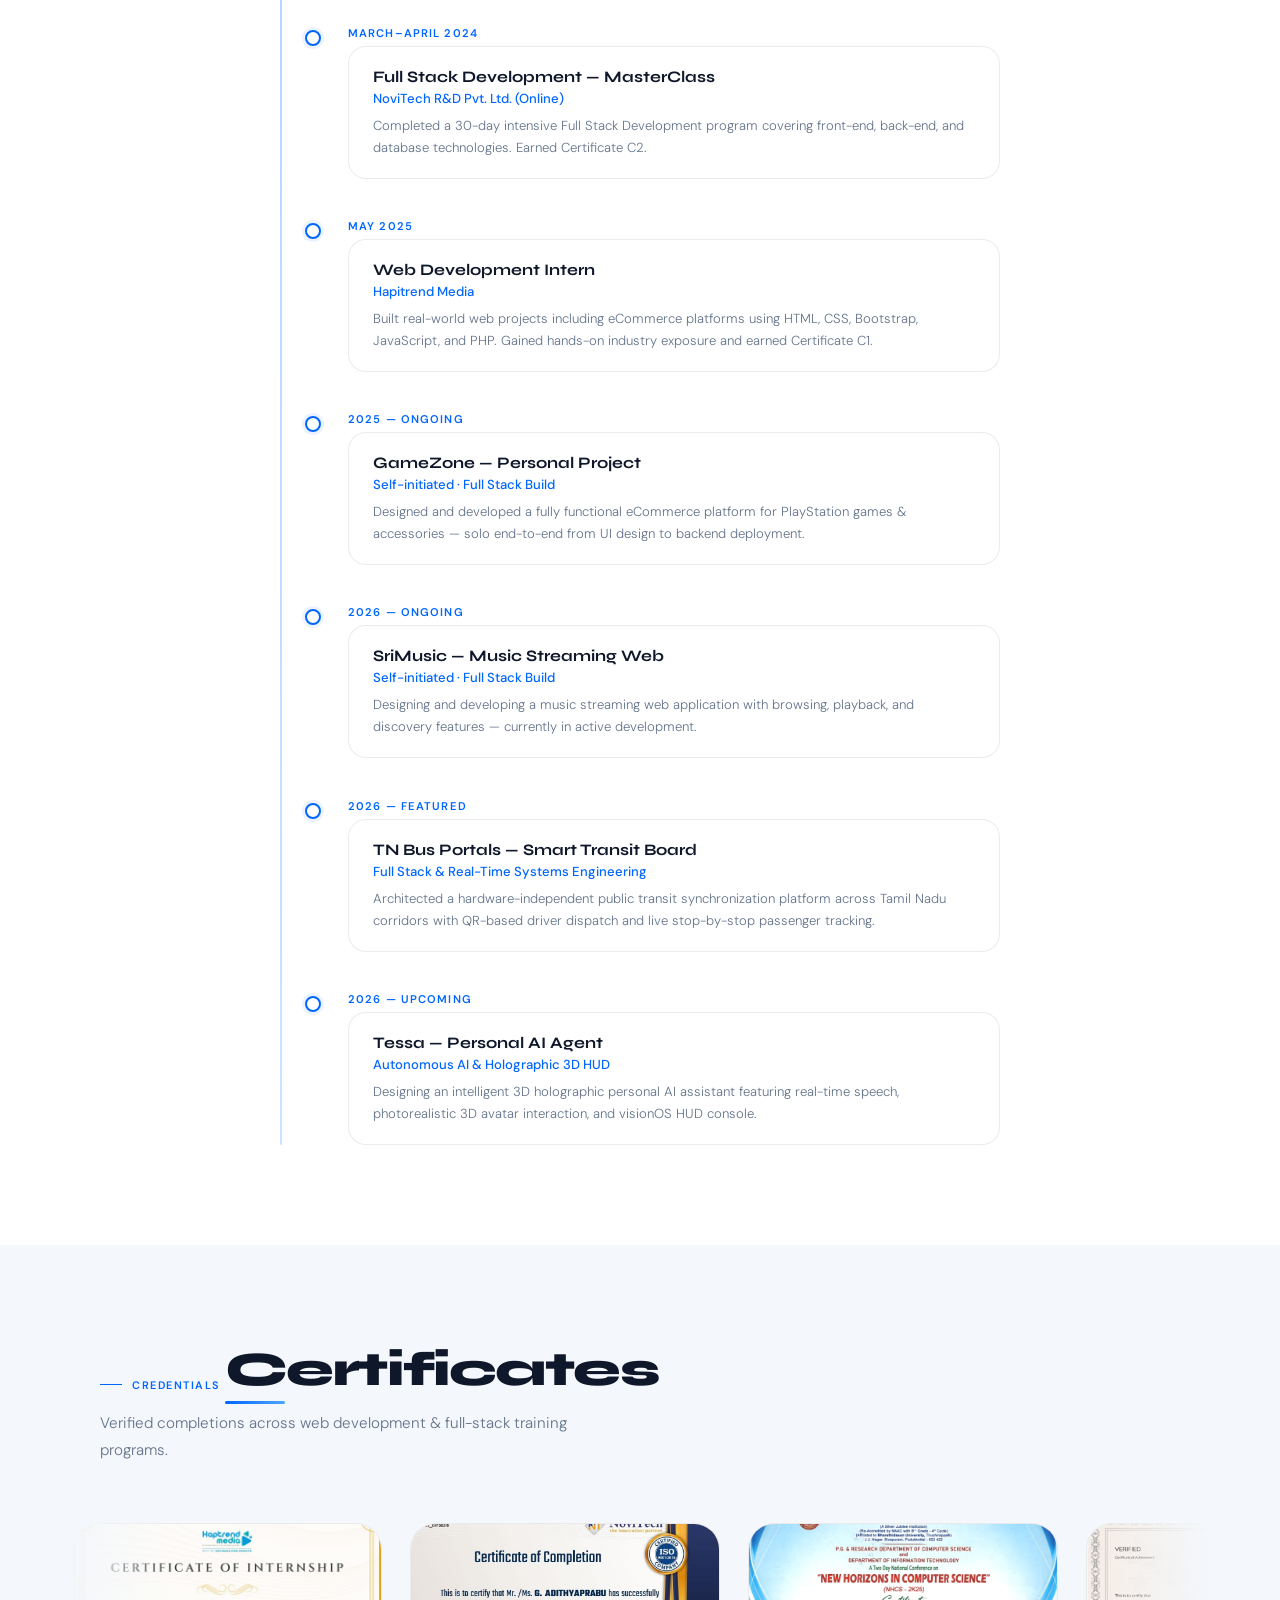
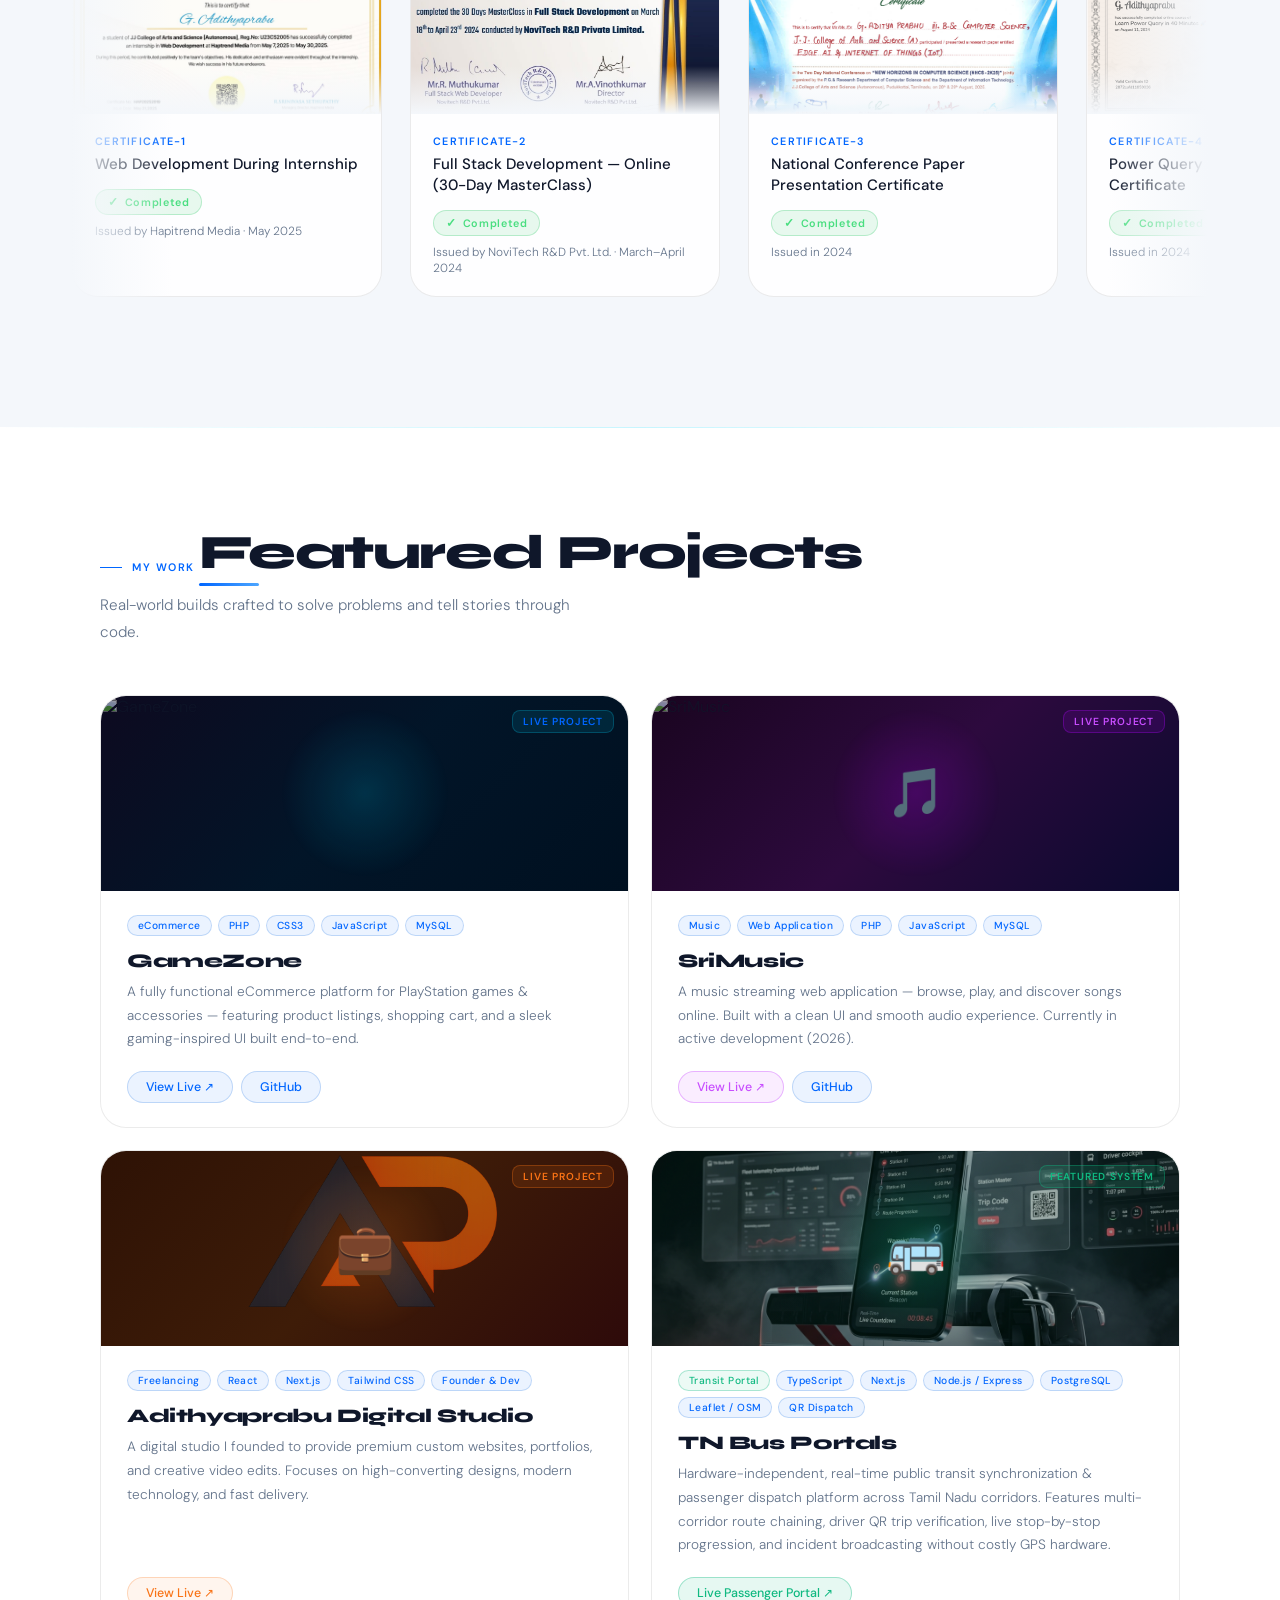
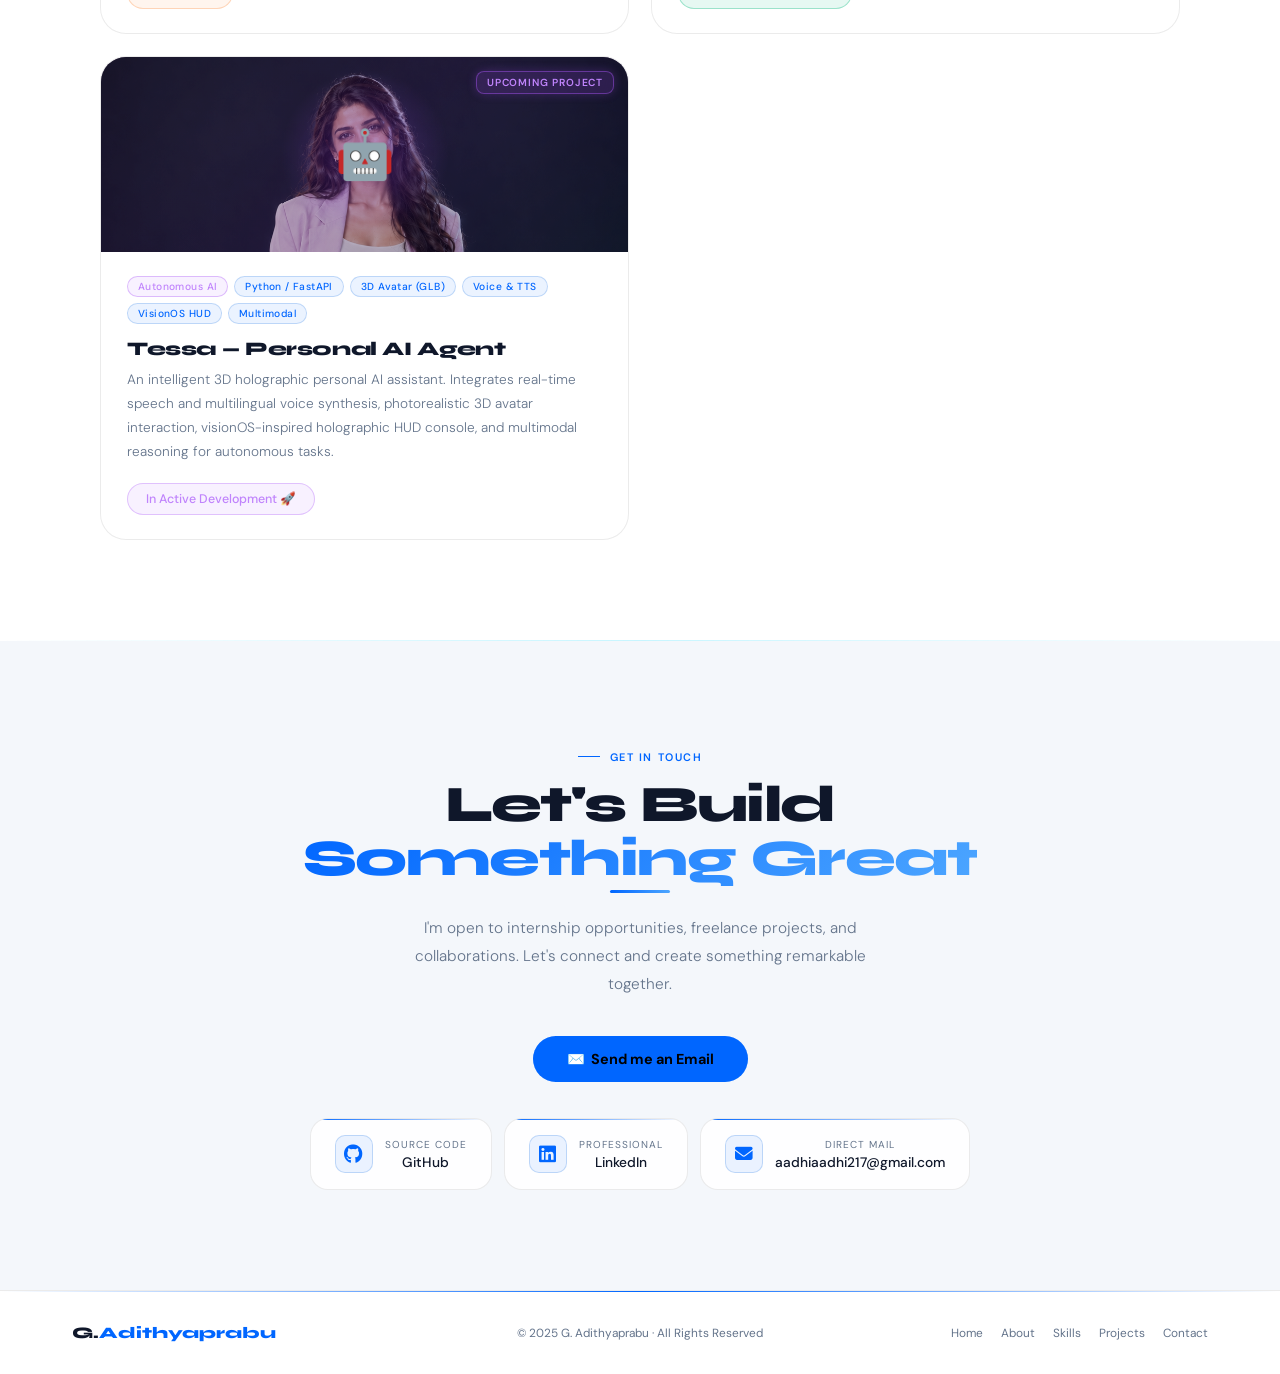
==== commit 8eedf4de: "Revert color palette and particle updates to previous original theme" ====
--- a/index.html
+++ b/index.html
@@ -921,7 +921,7 @@
         rx.fillStyle = 'rgba(255,255,255,.55)'; rx.fillRect(0, 0, rc.width, rc.height);
         rx.font = '13px Courier New';
         drops.forEach((y, i) => {
-          rx.fillStyle = `rgba(23,105,255,${Math.random() * .3 + .1})`;
+          rx.fillStyle = `rgba(0,102,255,${Math.random() * .3 + .1})`;
           rx.fillText(chars[Math.floor(Math.random() * chars.length)], i * 18, y * 14);
           drops[i] = y > rc.height / 14 + Math.random() * 20 ? -5 : y + .5;
         });
@@ -1040,78 +1040,31 @@
       el.addEventListener('mouseleave', () => { cur.classList.remove('h'); curR.classList.remove('h') });
     });
 
-    /* ── ENTIRE SITE MICRO DOT PARTICLES (BLACK / LIGHT MODE, WHITE / DARK MODE) ── */
+    /* ── BG PARTICLES ── */
     const cv = document.getElementById('bgCanvas'), ctx = cv.getContext('2d');
-    let cw = 0, ch = 0;
-
-    function resizeCanvas() {
-      cw = cv.width = window.innerWidth;
-      ch = cv.height = window.innerHeight;
-    }
-    resizeCanvas();
-    window.addEventListener('resize', resizeCanvas);
-
-    const totalDots = 115;
-    const pts = Array.from({ length: totalDots }, () => ({
-      x: Math.random() * window.innerWidth,
-      y: Math.random() * window.innerHeight,
-      r: Math.random() * 1.3 + 0.6, // micro dot size: 0.6px to 1.9px
-      dx: (Math.random() - 0.5) * 0.28,
-      dy: -(Math.random() * 0.35 + 0.12), // gentle upward drift
-      baseA: Math.random() * 0.45 + 0.28,
-      pulseSpeed: Math.random() * 0.02 + 0.01,
-      pulseOffset: Math.random() * Math.PI * 2
+    const rsz = () => { cv.width = window.innerWidth; cv.height = window.innerHeight }; rsz(); window.addEventListener('resize', rsz);
+    const pts = Array.from({ length: 65 }, () => ({
+      x: Math.random() * cv.width, y: Math.random() * cv.height,
+      r: Math.random() * 1.4 + .3, dx: (Math.random() - .5) * .28, dy: (Math.random() - .5) * .28, a: Math.random() * .8 + .2
     }));
-
-    function getParticleColor(alpha) {
-      return isDark ? `rgba(255, 255, 255, ${alpha})` : `rgba(0, 0, 0, ${alpha})`;
-    }
-
-    let dotTime = 0;
-    (function renderEntireSiteDots() {
-      dotTime += 0.02;
-      ctx.clearRect(0, 0, cw, ch);
-
+    function ptColor() { return isDark ? 'rgba(0,212,255,' : 'rgba(0,102,255,'; }
+    (function dp() {
+      ctx.clearRect(0, 0, cv.width, cv.height);
       pts.forEach(p => {
-        p.x += p.dx;
-        p.y += p.dy;
-
-        // Wrap across entire screen (left to right, top to bottom)
-        if (p.x < -10) p.x = cw + 10;
-        if (p.x > cw + 10) p.x = -10;
-        if (p.y < -10) p.y = ch + 10;
-        if (p.y > ch + 10) p.y = -10;
-
-        // Soft pulse / twinkle
-        const alpha = Math.max(0.18, Math.min(0.9, p.baseA + Math.sin(dotTime * p.pulseSpeed * 50 + p.pulseOffset) * 0.24));
-
-        ctx.beginPath();
-        ctx.arc(p.x, p.y, p.r, 0, Math.PI * 2);
-        ctx.fillStyle = getParticleColor(alpha);
-        ctx.shadowBlur = 3;
-        ctx.shadowColor = getParticleColor(alpha * 0.5);
-        ctx.fill();
-        ctx.shadowBlur = 0;
+        p.x += p.dx; p.y += p.dy;
+        if (p.x < 0) p.x = cv.width; if (p.x > cv.width) p.x = 0;
+        if (p.y < 0) p.y = cv.height; if (p.y > cv.height) p.y = 0;
+        ctx.beginPath(); ctx.arc(p.x, p.y, p.r, 0, Math.PI * 2);
+        ctx.fillStyle = `${ptColor()}${p.a * .45})`; ctx.fill();
       });
-
-      // Subtle fine micro hairlines between nearby dots across the site
-      for (let i = 0; i < pts.length; i++) {
-        for (let j = i + 1; j < pts.length; j++) {
-          const dx = pts[i].x - pts[j].x, dy = pts[i].y - pts[j].y;
-          const dist = Math.sqrt(dx * dx + dy * dy);
-          if (dist < 85) {
-            const lineAlpha = (1 - dist / 85) * (isDark ? 0.16 : 0.08);
-            ctx.beginPath();
-            ctx.strokeStyle = getParticleColor(lineAlpha);
-            ctx.lineWidth = 0.5;
-            ctx.moveTo(pts[i].x, pts[i].y);
-            ctx.lineTo(pts[j].x, pts[j].y);
-            ctx.stroke();
-          }
+      for (let i = 0; i < pts.length; i++)for (let j = i + 1; j < pts.length; j++) {
+        const dx = pts[i].x - pts[j].x, dy = pts[i].y - pts[j].y, d = Math.sqrt(dx * dx + dy * dy);
+        if (d < 110) {
+          ctx.beginPath(); ctx.strokeStyle = `${ptColor()}${.04 * (1 - d / 110)})`;
+          ctx.lineWidth = .5; ctx.moveTo(pts[i].x, pts[i].y); ctx.lineTo(pts[j].x, pts[j].y); ctx.stroke()
         }
       }
-
-      requestAnimationFrame(renderEntireSiteDots);
+      requestAnimationFrame(dp);
     })();
 
     /* ── SCROLL PROGRESS ── */
--- a/style.css
+++ b/style.css
@@ -57,27 +57,19 @@
       src: url('fonts/dmsans.woff2') format('woff2');
     }
 
-    /* ─── TOKENS (NEW PALETTE: ELECTRIC BLUE & NEON VIOLET) ─── */
+    /* ─── TOKENS (WHITE / LIGHT DEFAULT) ─── */
     :root {
-      --bg: #FFFFFF;
-      --bg2: #F2F7FF;
-      --bg3: #E8F0FE;
-      --primary-accent: #1769FF;
-      --secondary-accent: #8B5CF6;
-      --btn-gradient: linear-gradient(135deg, #1769FF 0%, #8B5CF6 100%);
-      --btn-gradient-hover: linear-gradient(135deg, #1255d9 0%, #7c3aed 100%);
-      --border: rgba(23, 105, 255, 0.12);
-      --border2: rgba(23, 105, 255, 0.28);
-      --cyan: #1769FF;
-      --cyan2: #8B5CF6;
-      --cdim: rgba(23, 105, 255, 0.08);
-      --text: #10172A;
-      --muted: #64748B;
-      --card: #FFFFFF;
-      --card-border: rgba(23, 105, 255, 0.14);
-      --card-border-hover: rgba(139, 92, 246, 0.35);
-      --glow-blue: rgba(23, 105, 255, 0.35);
-      --glow-violet: rgba(139, 92, 246, 0.35);
+      --bg: #ffffff;
+      --bg2: #f4f7fb;
+      --bg3: #e8eef6;
+      --border: rgba(0, 0, 0, .08);
+      --border2: rgba(0, 100, 220, .2);
+      --cyan: #0066ff;
+      --cyan2: #4da6ff;
+      --cdim: rgba(0, 102, 255, .08);
+      --text: #0f172a;
+      --muted: #64748b;
+      --card: rgba(255, 255, 255, .85);
       --nav-h: 68px;
       --r: 18px;
       --rl: 26px;
@@ -86,25 +78,17 @@
 
     /* ─── DARK MODE (toggle) ─────────────────── */
     body.dark-mode {
-      --bg: #090D16;
-      --bg2: #0F172A;
-      --bg3: #1E293B;
-      --primary-accent: #3882FF;
-      --secondary-accent: #A78BFA;
-      --btn-gradient: linear-gradient(135deg, #3882FF 0%, #8B5CF6 100%);
-      --btn-gradient-hover: linear-gradient(135deg, #2563EB 0%, #7C3AED 100%);
-      --border: rgba(255, 255, 255, 0.08);
-      --border2: rgba(56, 130, 255, 0.28);
-      --cyan: #3882FF;
-      --cyan2: #A78BFA;
-      --cdim: rgba(56, 130, 255, 0.12);
-      --text: #F1F5F9;
-      --muted: #94A3B8;
-      --card: #0F172A;
-      --card-border: rgba(56, 130, 255, 0.18);
-      --card-border-hover: rgba(167, 139, 250, 0.4);
-      --glow-blue: rgba(56, 130, 255, 0.4);
-      --glow-violet: rgba(167, 139, 250, 0.4);
+      --bg: #070c15;
+      --bg2: #0b1220;
+      --bg3: #0f1828;
+      --border: rgba(255, 255, 255, .07);
+      --border2: rgba(0, 212, 255, .18);
+      --cyan: #00d4ff;
+      --cyan2: #7df9ff;
+      --cdim: rgba(0, 212, 255, .10);
+      --text: #e4eaf5;
+      --muted: #64748b;
+      --card: rgba(255, 255, 255, .025);
     }
 
     *,
@@ -155,26 +139,26 @@
       position: fixed;
       width: 8px;
       height: 8px;
-      background: var(--btn-gradient);
+      background: var(--cyan);
       border-radius: 50%;
       pointer-events: none;
       z-index: 100001;
       transform: translate(-50%, -50%);
-      box-shadow: 0 0 0 2px rgba(23, 105, 255, .4), 0 0 14px 4px var(--primary-accent), 0 0 28px 6px rgba(139, 92, 246, .3);
+      box-shadow: 0 0 0 2px rgba(0, 212, 255, .4), 0 0 14px 4px var(--cyan), 0 0 28px 6px rgba(0, 212, 255, .25);
       transition: width .2s, height .2s, box-shadow .2s
     }
 
     .cursor.h {
       width: 14px;
       height: 14px;
-      box-shadow: 0 0 0 3px rgba(23, 105, 255, .5), 0 0 22px 6px var(--primary-accent), 0 0 46px 10px rgba(139, 92, 246, .25)
+      box-shadow: 0 0 0 3px rgba(0, 212, 255, .5), 0 0 22px 6px var(--cyan), 0 0 46px 10px rgba(0, 212, 255, .2)
     }
 
     .cursor-ring {
       position: fixed;
       width: 38px;
       height: 38px;
-      border: 1.5px solid rgba(23, 105, 255, .5);
+      border: 1.5px solid rgba(0, 212, 255, .5);
       border-radius: 50%;
       pointer-events: none;
       z-index: 100000;
@@ -185,7 +169,7 @@
     .cursor-ring.h {
       width: 56px;
       height: 56px;
-      border-color: var(--secondary-accent);
+      border-color: rgba(0, 212, 255, .9);
       border-radius: 35%
     }
 
@@ -193,16 +177,9 @@
     #bgCanvas {
       position: fixed;
       inset: 0;
-      width: 100vw;
-      height: 100vh;
       z-index: 0;
-      opacity: .5;
-      pointer-events: none;
-      transition: opacity .4s ease;
-    }
-
-    body.dark-mode #bgCanvas {
-      opacity: .75;
+      opacity: .28;
+      pointer-events: none
     }
 
     /* ─── SCROLL BAR ─────────────────────────── */
@@ -307,7 +284,7 @@
       height: 500px;
       border-radius: 50%;
       z-index: 1;
-      background: radial-gradient(circle, rgba(23, 105, 255, .12), rgba(139, 92, 246, .06), transparent 70%);
+      background: radial-gradient(circle, rgba(0, 102, 255, .07), transparent 65%);
       animation: cgp 3s ease-in-out infinite
     }
 
@@ -329,7 +306,7 @@
       right: 0;
       height: 1px;
       z-index: 3;
-      background: linear-gradient(90deg, transparent, rgba(23, 105, 255, .4), rgba(139, 92, 246, .4), transparent);
+      background: linear-gradient(90deg, transparent, rgba(0, 102, 255, .35), transparent);
       animation: scan 3s linear infinite
     }
 
@@ -357,7 +334,7 @@
       position: absolute;
       width: 36px;
       height: 36px;
-      border-color: rgba(23, 105, 255, .25);
+      border-color: rgba(0, 102, 255, .2);
       border-style: solid;
       z-index: 2
     }
@@ -414,12 +391,12 @@
 
     .rp {
       fill: none;
-      stroke: #1769FF;
+      stroke: #0066ff;
       stroke-width: 2;
       stroke-linecap: round;
       stroke-dasharray: 408;
       stroke-dashoffset: 408;
-      filter: drop-shadow(0 0 8px #1769FF) drop-shadow(0 0 16px rgba(139, 92, 246, .4));
+      filter: drop-shadow(0 0 6px #0066ff) drop-shadow(0 0 14px rgba(0, 102, 255, .3));
       transition: stroke-dashoffset .35s ease
     }
 
@@ -427,8 +404,8 @@
       position: absolute;
       inset: 14px;
       border-radius: 50%;
-      background: rgba(23, 105, 255, .06);
-      border: 1px solid rgba(23, 105, 255, .2);
+      background: rgba(0, 102, 255, .05);
+      border: 1px solid rgba(0, 102, 255, .15);
       display: flex;
       flex-direction: column;
       align-items: center;
@@ -441,7 +418,7 @@
       font-size: 1.65rem;
       font-weight: 800;
       line-height: 1;
-      background: linear-gradient(135deg, #1769FF, #8B5CF6);
+      background: linear-gradient(135deg, #0066ff, #4da6ff);
       -webkit-background-clip: text;
       -webkit-text-fill-color: transparent;
       background-clip: text
@@ -451,8 +428,8 @@
       width: 6px;
       height: 6px;
       border-radius: 50%;
-      background: #8B5CF6;
-      box-shadow: 0 0 10px rgba(139, 92, 246, .6);
+      background: #0066ff;
+      box-shadow: 0 0 8px rgba(0, 102, 255, .5);
       margin-top: 5px;
       animation: dotB 1s ease-in-out infinite
     }
@@ -500,7 +477,7 @@
     }
 
     .pre-fn span {
-      color: #1769FF
+      color: #0066ff
     }
 
     .pre-rt2 {
@@ -530,7 +507,7 @@
       z-index: 2;
       font-family: 'Courier New', monospace;
       font-size: .7rem;
-      color: #1769FF;
+      color: rgba(0, 102, 255, .7);
       letter-spacing: .06em;
       margin-top: 28px;
       height: 18px;
@@ -570,9 +547,9 @@
     .pre-bf {
       height: 100%;
       width: 0;
-      background: linear-gradient(90deg, #1769FF, #8B5CF6);
+      background: linear-gradient(90deg, #0066ff, #4da6ff);
       border-radius: 100px;
-      box-shadow: 0 0 12px rgba(23, 105, 255, .4), 0 0 16px rgba(139, 92, 246, .3);
+      box-shadow: 0 0 10px rgba(0, 102, 255, .4);
       transition: width .3s ease
     }
 
@@ -580,7 +557,7 @@
       font-family: 'Syne', sans-serif;
       font-size: .76rem;
       font-weight: 700;
-      color: #1769FF;
+      color: #0066ff;
       min-width: 36px;
       letter-spacing: .04em
     }
@@ -651,20 +628,17 @@
     }
 
     .nav-hire {
-      background: var(--btn-gradient) !important;
-      color: #ffffff !important;
+      background: var(--cyan) !important;
+      color: #000 !important;
       padding: 8px 22px !important;
       border-radius: 100px !important;
       font-weight: 700 !important;
-      border: none !important;
-      box-shadow: 0 4px 16px rgba(23, 105, 255, .25), 0 2px 8px rgba(139, 92, 246, .2) !important;
-      transition: box-shadow .3s, transform .2s, background .3s !important
+      transition: box-shadow .3s, transform .2s !important
     }
 
     .nav-hire:hover {
-      background: var(--btn-gradient-hover) !important;
-      box-shadow: 0 0 28px var(--glow-blue), 0 0 20px var(--glow-violet) !important;
-      transform: translateY(-2px) !important
+      box-shadow: 0 0 24px rgba(0, 212, 255, .5) !important;
+      transform: translateY(-1px) !important
     }
 
     /* theme toggle */
@@ -741,7 +715,7 @@
 
     .divider {
       height: 1px;
-      background: linear-gradient(90deg, transparent, rgba(23, 105, 255, .25), rgba(139, 92, 246, .25), transparent);
+      background: linear-gradient(90deg, transparent, rgba(0, 212, 255, .22), transparent);
       position: relative;
       z-index: 1
     }
@@ -886,8 +860,8 @@
     }
 
     .btn-s {
-      background: var(--btn-gradient);
-      color: #ffffff;
+      background: var(--cyan);
+      color: #000;
       padding: 13px 30px;
       border-radius: 100px;
       font-family: 'DM Sans', sans-serif;
@@ -898,43 +872,32 @@
       align-items: center;
       gap: 8px;
       cursor: none;
-      box-shadow: 0 4px 18px rgba(23, 105, 255, .25), 0 2px 8px rgba(139, 92, 246, .2);
-      transition: box-shadow .3s, transform .2s, background .3s
+      transition: box-shadow .3s, transform .2s
     }
 
     .btn-s:hover {
-      background: var(--btn-gradient-hover);
-      box-shadow: 0 0 32px var(--glow-blue), 0 0 24px var(--glow-violet);
+      box-shadow: 0 0 32px rgba(0, 212, 255, .45);
       transform: translateY(-2px)
     }
 
     .btn-g {
       border: 1px solid var(--border2);
-      color: var(--primary-accent);
+      color: var(--cyan);
       padding: 12px 28px;
       border-radius: 100px;
       font-family: 'DM Sans', sans-serif;
       font-weight: 500;
       font-size: .88rem;
-      background: #FFFFFF;
+      background: var(--cdim);
       display: inline-flex;
       align-items: center;
       gap: 8px;
       cursor: none;
-      box-shadow: 0 2px 10px rgba(23, 105, 255, .06);
-      transition: background .3s, transform .2s, box-shadow .3s, border-color .3s, color .3s
-    }
-
-    body.dark-mode .btn-g {
-      background: rgba(23, 105, 255, .08);
-      color: var(--cyan);
+      transition: background .3s, transform .2s
     }
 
     .btn-g:hover {
-      border-color: var(--secondary-accent);
-      color: var(--secondary-accent);
-      background: rgba(139, 92, 246, .08);
-      box-shadow: 0 0 24px rgba(139, 92, 246, .25), 0 0 16px rgba(23, 105, 255, .15);
+      background: rgba(0, 212, 255, .15);
       transform: translateY(-2px)
     }
 
@@ -1275,7 +1238,7 @@
 
     .ac {
       background: var(--card);
-      border: 1px solid var(--card-border);
+      border: 1px solid var(--border);
       border-radius: var(--r);
       padding: 22px 24px;
       display: flex;
@@ -1359,7 +1322,7 @@
     .sk:hover {
       border-color: var(--border2);;
       transform: translateY(-6px);
-      box-shadow: 0 16px 36px rgba(16, 23, 42, 0.08), 0 0 24px var(--glow-blue), 0 0 16px var(--glow-violet)
+      box-shadow: 0 20px 40px rgba(0, 0, 0, .35)
     }
 
     .sk:hover::after {
@@ -1535,10 +1498,9 @@
     .cc:hover {
       transform: translateY(-12px) scale(1.03) !important;
       box-shadow:
-        0 20px 48px rgba(16, 23, 42, .08),
-        0 0 30px var(--glow-blue),
-        0 0 20px var(--glow-violet);
-      border-color: var(--secondary-accent);
+        0 20px 50px rgba(0, 0, 0, .35),
+        0 0 30px rgba(0, 212, 255, .12);
+      border-color: rgba(0, 212, 255, .3);
     }
 
     .cc-thumb {
@@ -1657,7 +1619,7 @@
 
     .pc:hover {
       transform: translateY(-8px);
-      box-shadow: 0 20px 48px rgba(16, 23, 42, 0.08), 0 0 28px var(--glow-blue), 0 0 20px var(--glow-violet);
+      box-shadow: 0 32px 64px rgba(0, 0, 0, .4);
       border-color: var(--border2);
     }
 
@@ -1830,22 +1792,19 @@
       display: inline-flex;
       align-items: center;
       gap: 10px;
-      background: var(--btn-gradient);
-      color: #ffffff;
+      background: var(--cyan);
+      color: #000;
       padding: 14px 34px;
       border-radius: 100px;
       font-family: 'DM Sans', sans-serif;
       font-weight: 700;
       font-size: .9rem;
       margin-bottom: 36px;
-      border: none;
-      box-shadow: 0 4px 20px rgba(23, 105, 255, .25), 0 2px 10px rgba(139, 92, 246, .2);
-      transition: box-shadow .3s, transform .2s, background .3s
+      transition: box-shadow .3s, transform .2s
     }
 
     .c-email-btn:hover {
-      background: var(--btn-gradient-hover);
-      box-shadow: 0 0 36px var(--glow-blue), 0 0 26px var(--glow-violet);
+      box-shadow: 0 0 36px rgba(0, 212, 255, .5);
       transform: translateY(-2px)
     }
 
@@ -1870,7 +1829,7 @@
     .ccard:hover {
       border-color: var(--border2);;
       transform: translateY(-4px);
-      box-shadow: 0 14px 32px rgba(16, 23, 42, 0.08), 0 0 24px var(--glow-blue), 0 0 16px var(--glow-violet)
+      box-shadow: 0 16px 40px rgba(0, 0, 0, .3)
     }
 
     .ccard-ico {
@@ -2141,7 +2100,7 @@
       width: 600px;
       height: 600px;
       border-radius: 50%;
-      background: radial-gradient(circle, rgba(23, 105, 255, .09) 0%, transparent 70%);
+      background: radial-gradient(circle, rgba(0, 102, 255, .08) 0%, transparent 70%);
       top: -100px;
       right: -80px;
       animation: meshFloat 8s ease-in-out infinite;
@@ -2153,7 +2112,7 @@
       width: 400px;
       height: 400px;
       border-radius: 50%;
-      background: radial-gradient(circle, rgba(139, 92, 246, .08) 0%, transparent 70%);
+      background: radial-gradient(circle, rgba(77, 166, 255, .06) 0%, transparent 70%);
       bottom: -60px;
       left: 10%;
       animation: meshFloat 10s ease-in-out infinite reverse;
@@ -2398,7 +2357,7 @@
       align-items: center;
       justify-content: center;
       font-size: 1rem;
-      box-shadow: 0 4px 20px rgba(23, 105, 255, .35), 0 2px 10px rgba(139, 92, 246, .25);
+      box-shadow: 0 4px 20px rgba(0, 102, 255, .3);
       opacity: 0;
       transform: translateY(12px);
       pointer-events: none;
@@ -2412,7 +2371,7 @@
     }
 
     #backTop:hover {
-      box-shadow: 0 0 28px var(--glow-blue), 0 0 20px var(--glow-violet);
+      box-shadow: 0 8px 28px rgba(0, 102, 255, .45);
       transform: translateY(-2px)
     }
 
@@ -2558,10 +2517,10 @@
 
     @keyframes photoGlow {
       0%, 100% {
-        box-shadow: 0 0 50px rgba(23, 105, 255, .15), 0 0 80px rgba(139, 92, 246, .12), 0 30px 60px rgba(16, 23, 42, .12);
+        box-shadow: 0 0 60px rgba(0, 212, 255, .08), 0 40px 80px rgba(0, 0, 0, .55);
       }
       50% {
-        box-shadow: 0 0 70px rgba(23, 105, 255, .22), 0 0 100px rgba(139, 92, 246, .18), 0 30px 60px rgba(16, 23, 42, .15);
+        box-shadow: 0 0 80px rgba(0, 212, 255, .18), 0 40px 80px rgba(0, 0, 0, .55);
       }
     }
 
@@ -2645,7 +2604,7 @@
 
     /* ─── SKILL RING GLOW ON HOVER ──────────── */
     .sk:hover .sk-ring-fill {
-      filter: drop-shadow(0 0 8px rgba(23, 105, 255, .6)) drop-shadow(0 0 12px rgba(139, 92, 246, .5));
+      filter: drop-shadow(0 0 10px rgba(0, 212, 255, .6));
     }
 
     .sk:hover .sk-ring-icon {
@@ -2671,7 +2630,7 @@
       left: -100%;
       width: 50%;
       height: 100%;
-      background: linear-gradient(90deg, transparent, rgba(23, 105, 255, .5), rgba(139, 92, 246, .5), transparent);
+      background: linear-gradient(90deg, transparent, rgba(0, 212, 255, .5), transparent);
       animation: dividerSweep 4s linear infinite;
     }
 
@@ -2693,9 +2652,8 @@
       opacity: 0;
       background: radial-gradient(
         circle at var(--mouse-x, 50%) var(--mouse-y, 50%),
-        rgba(23, 105, 255, .08) 0%,
-        rgba(139, 92, 246, .05) 40%,
-        transparent 70%
+        rgba(0, 212, 255, .08) 0%,
+        transparent 60%
       );
       transition: opacity .3s;
       pointer-events: none;
@@ -2717,7 +2675,7 @@
       position: absolute;
       inset: -2px;
       border-radius: 100px;
-      background: linear-gradient(135deg, #1769FF, #8B5CF6, #1769FF);
+      background: linear-gradient(135deg, var(--cyan), var(--cyan2), var(--cyan));
       background-size: 200% 200%;
       animation: btnGradient 3s ease infinite;
       z-index: -1;
@@ -2797,8 +2755,7 @@
 
     /* ─── SMOOTH SCROLL PROGRESS GLOW ──────── */
     #scrollBar {
-      background: var(--btn-gradient);
-      box-shadow: 0 0 12px rgba(23, 105, 255, .6), 0 0 6px rgba(139, 92, 246, .5);
+      box-shadow: 0 0 12px var(--cyan), 0 0 4px var(--cyan);
     }
 
     /* ─── CHIP TAG HOVER ANIMATION ─────────── */
@@ -2807,10 +2764,10 @@
     }
 
     .chip:hover {
-      background: var(--btn-gradient);
-      color: #ffffff;
+      background: var(--cyan);
+      color: #000;
       transform: translateY(-2px);
-      box-shadow: 0 4px 16px var(--glow-blue), 0 2px 8px var(--glow-violet);
+      box-shadow: 0 4px 14px rgba(0, 212, 255, .3);
     }
 
     /* ─── BACK TO TOP ROTATION ─────────────── */
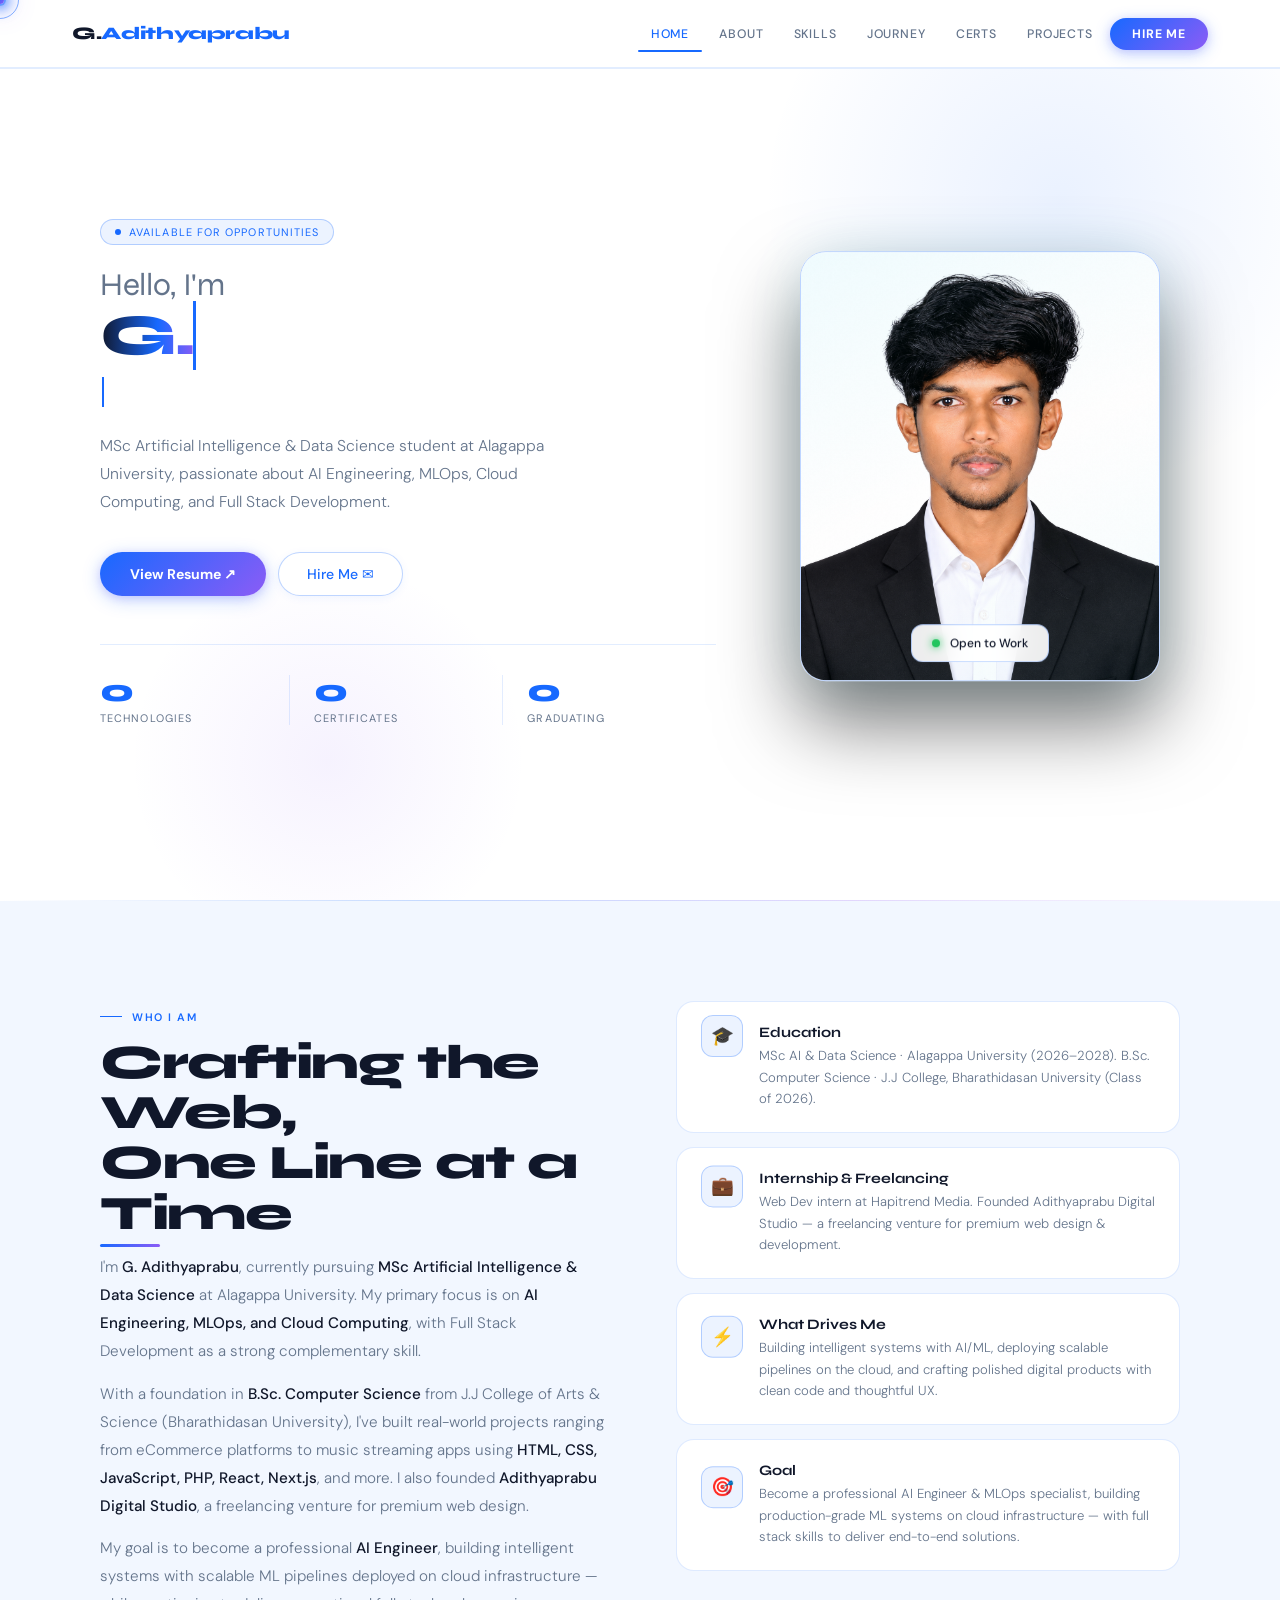
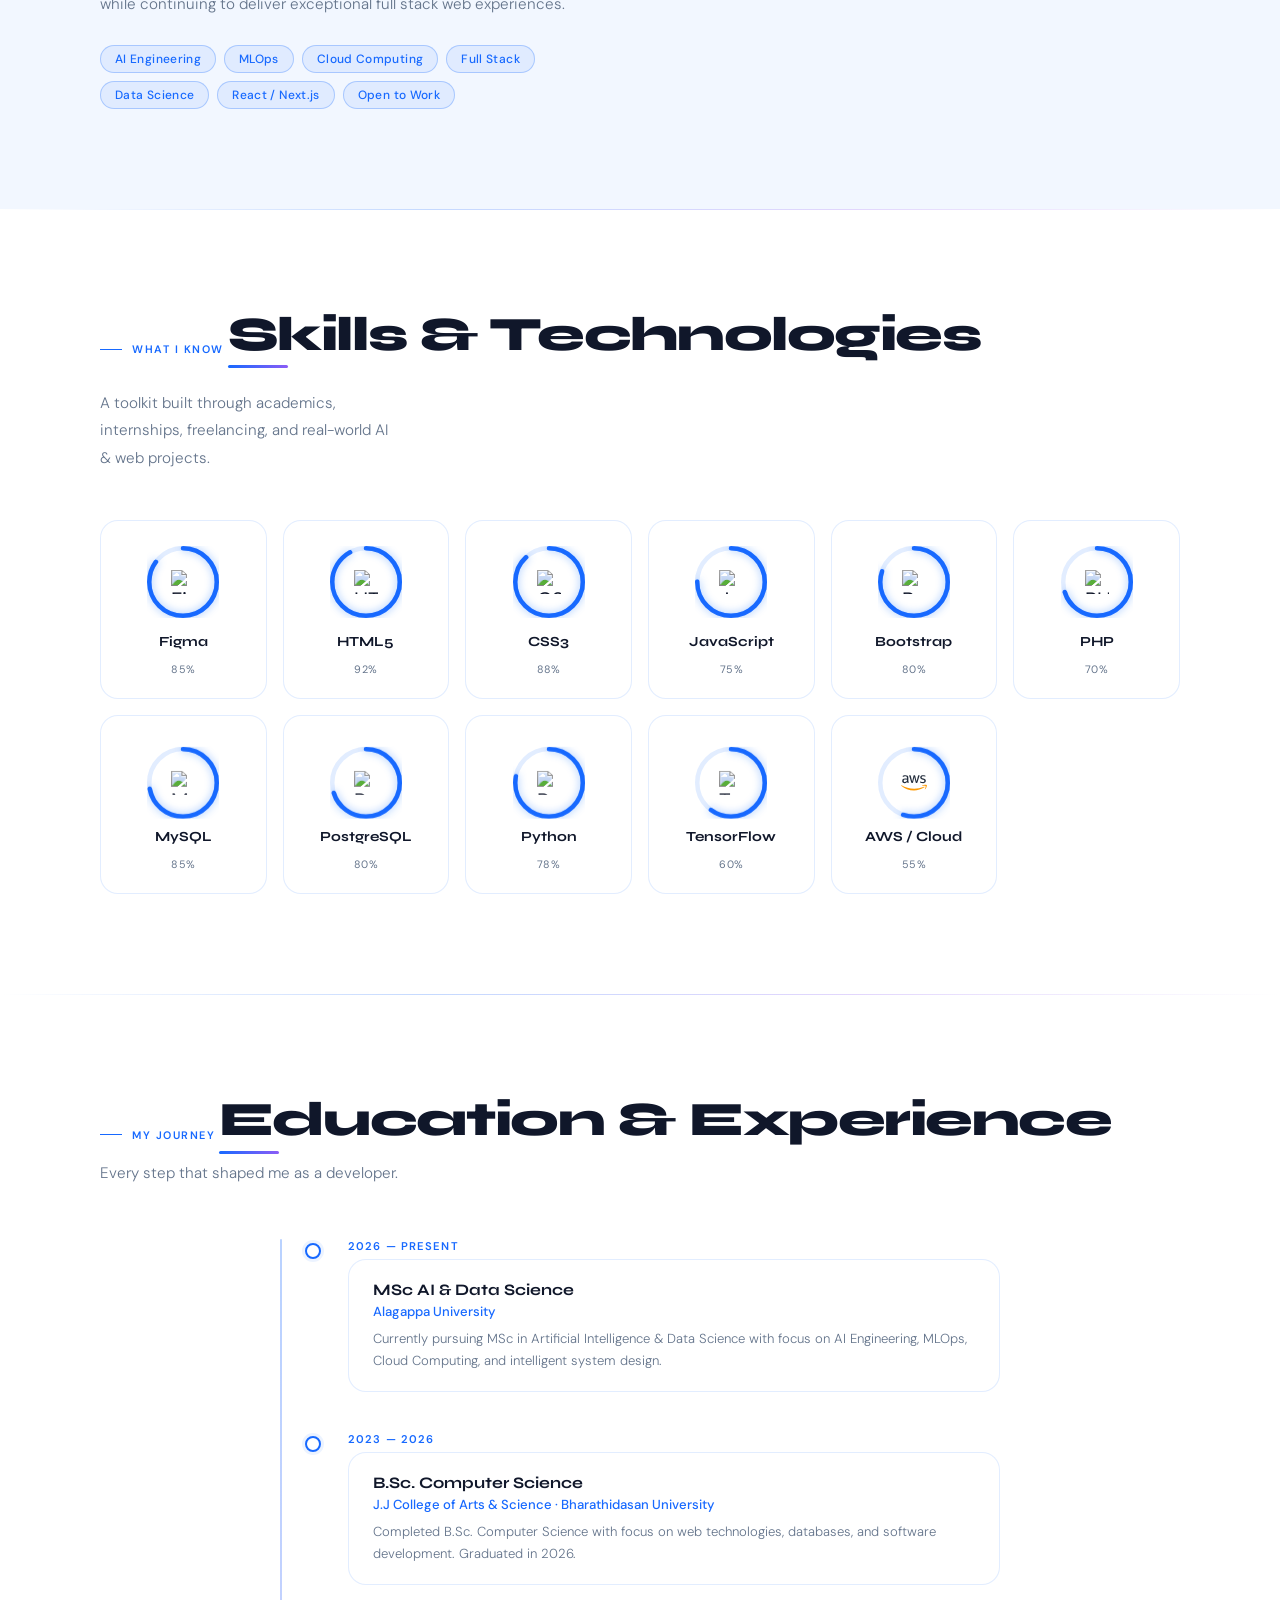
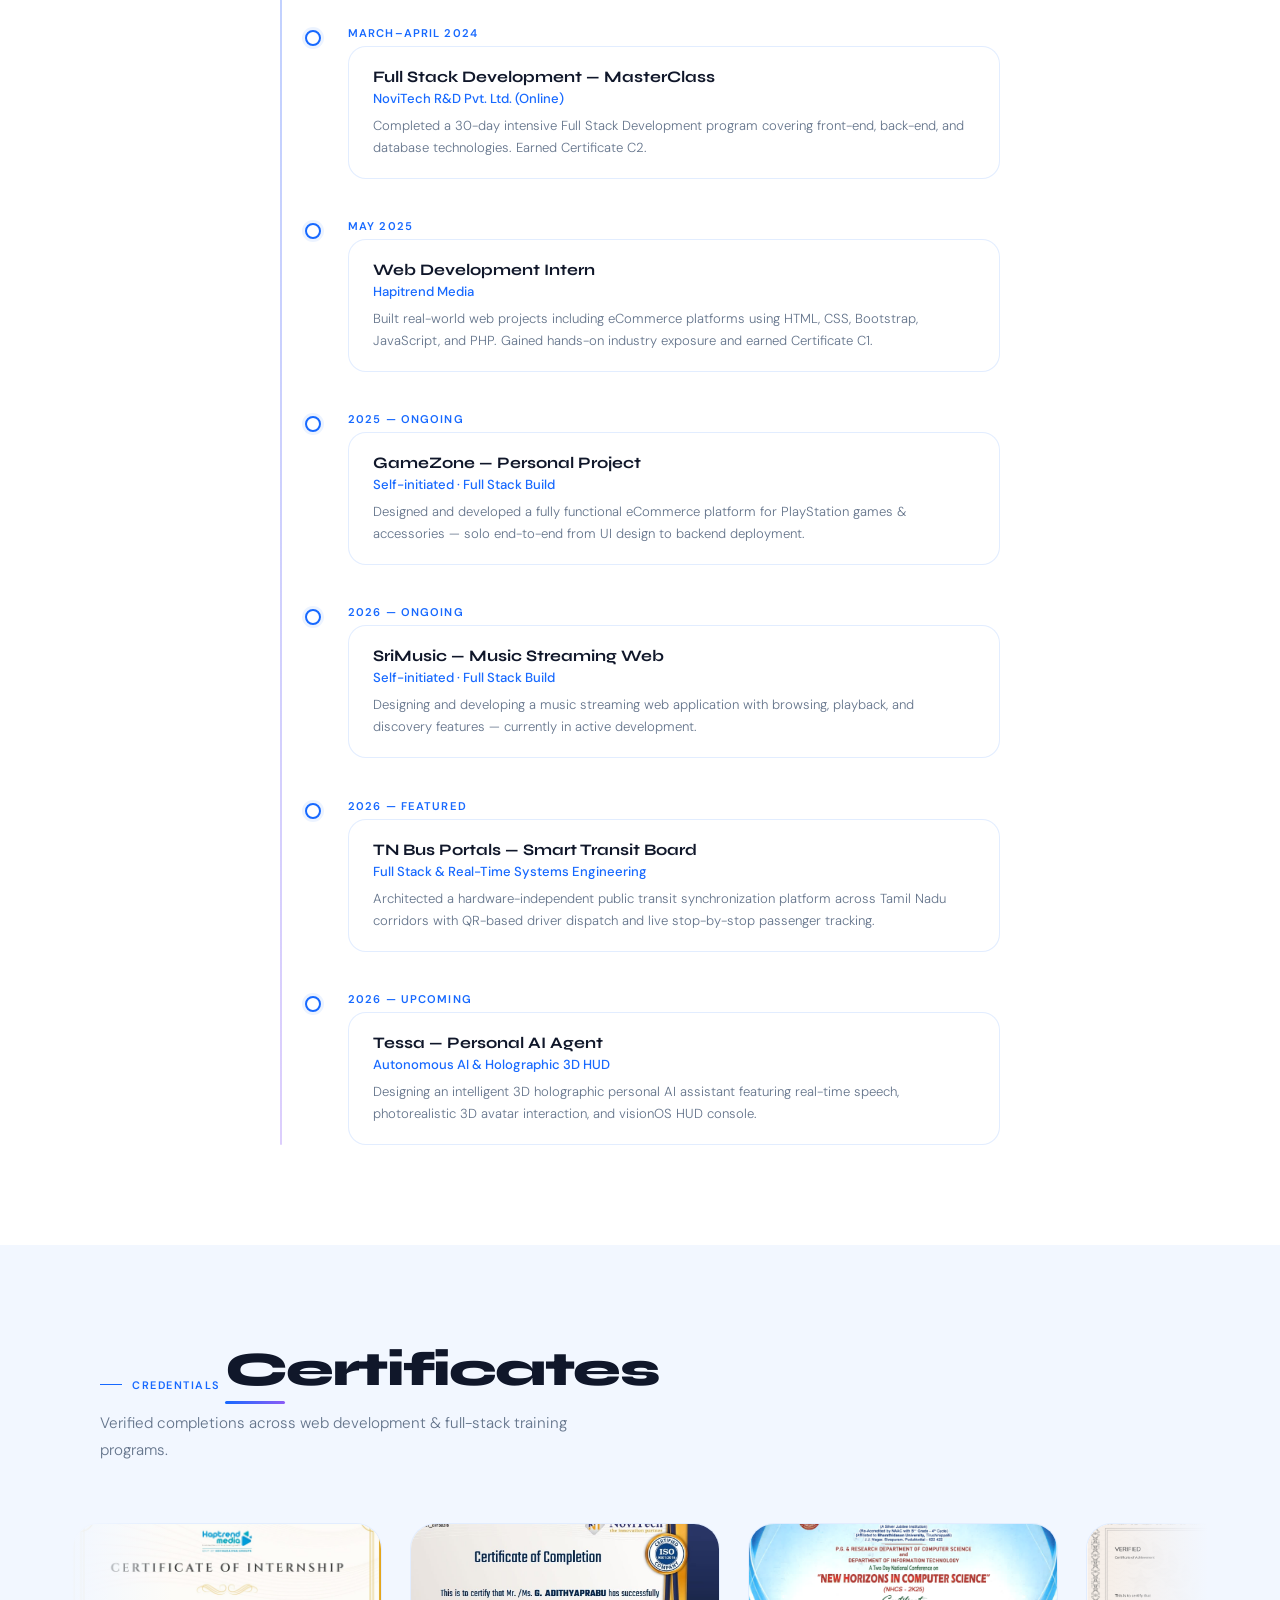
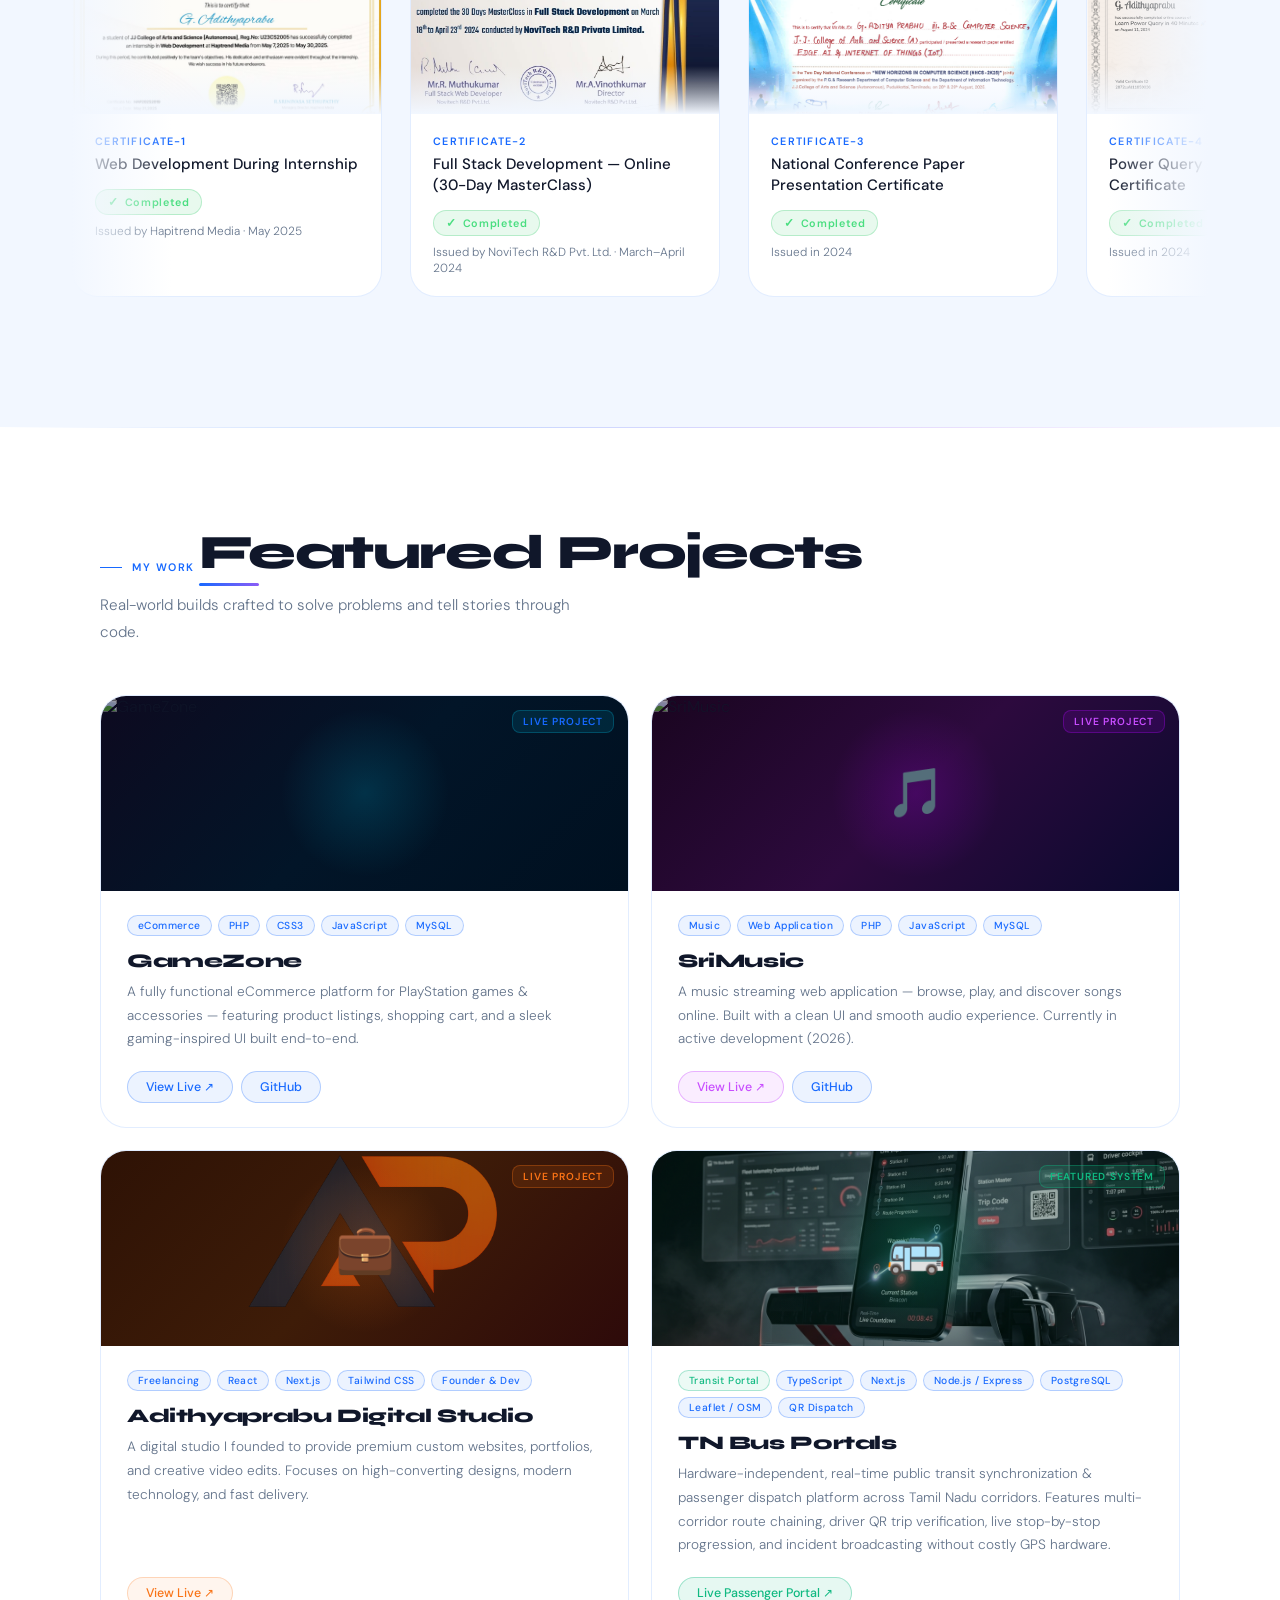
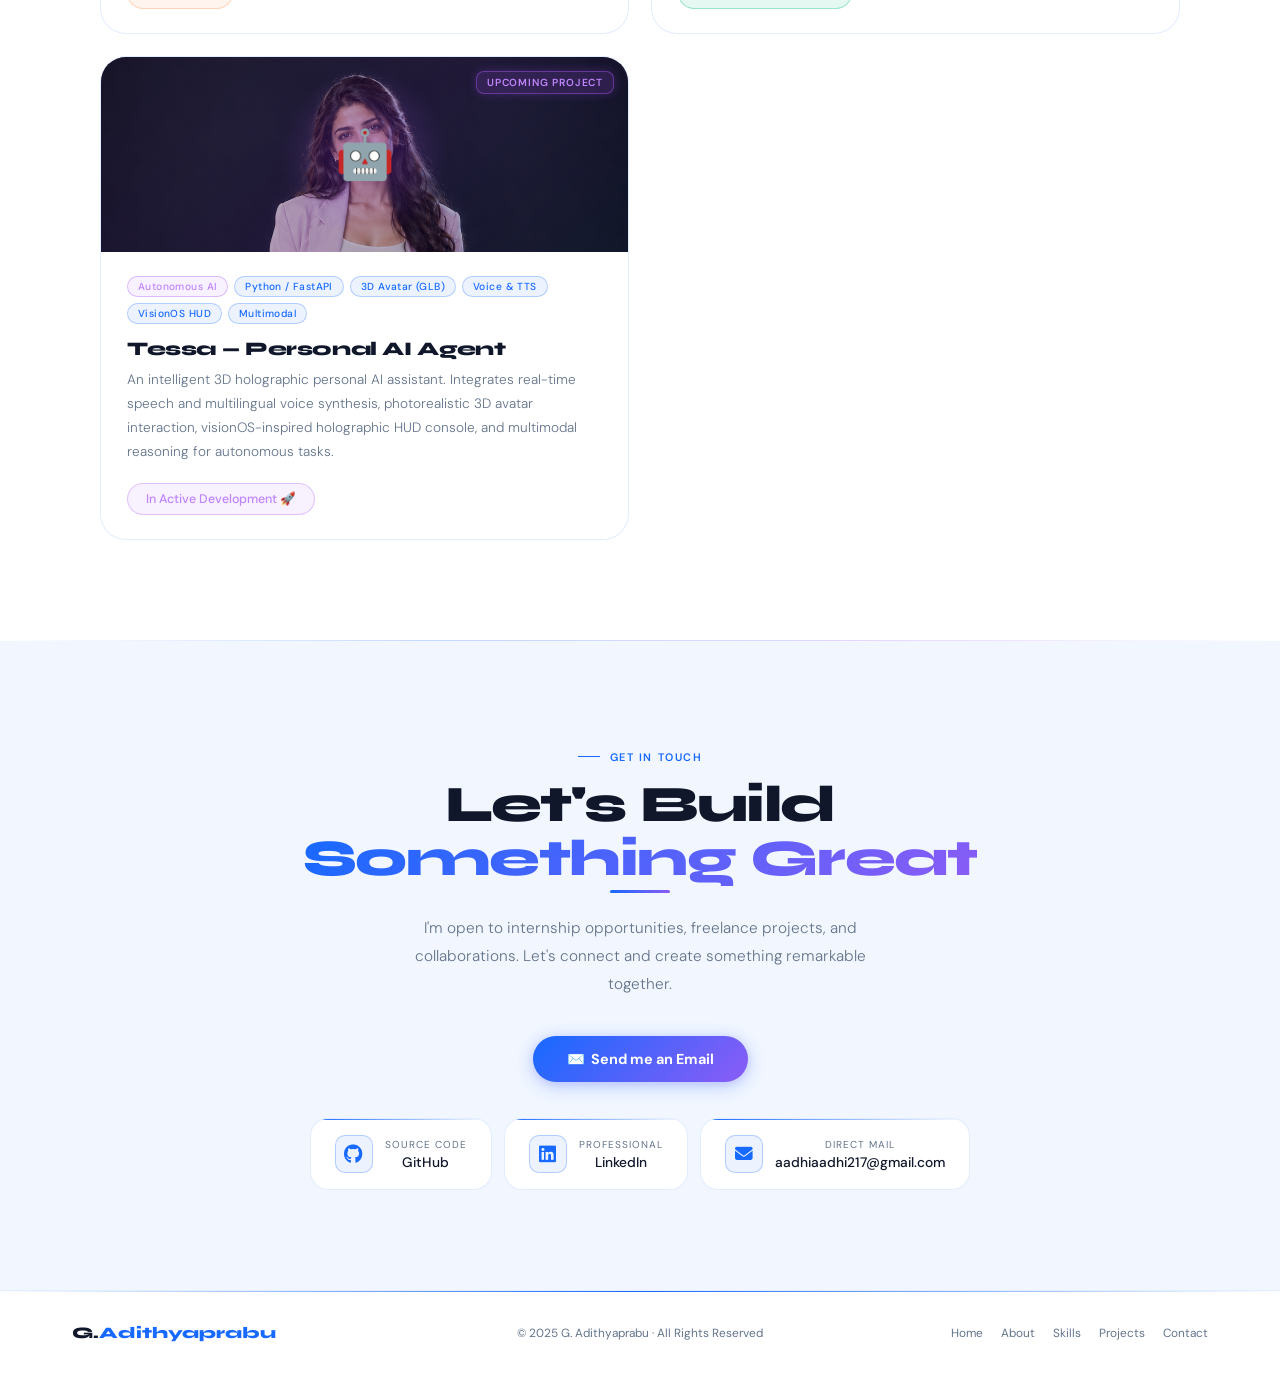
==== commit 9084d587: "Apply color palette to main page only, preserve original preloader colors, and remove particles" ====
--- a/index.html
+++ b/index.html
@@ -29,9 +29,6 @@
 
   <!-- SCROLL PROGRESS BAR -->
   <div id="scrollBar"></div>
-
-  <!-- BG CANVAS -->
-  <canvas id="bgCanvas"></canvas>
 
   <!-- ═══════════ PROJECT IMAGE FULLSCREEN MODAL ═══════════ -->
   <div class="project-modal" id="projectModal" aria-hidden="true">
@@ -1040,33 +1037,6 @@
       el.addEventListener('mouseleave', () => { cur.classList.remove('h'); curR.classList.remove('h') });
     });
 
-    /* ── BG PARTICLES ── */
-    const cv = document.getElementById('bgCanvas'), ctx = cv.getContext('2d');
-    const rsz = () => { cv.width = window.innerWidth; cv.height = window.innerHeight }; rsz(); window.addEventListener('resize', rsz);
-    const pts = Array.from({ length: 65 }, () => ({
-      x: Math.random() * cv.width, y: Math.random() * cv.height,
-      r: Math.random() * 1.4 + .3, dx: (Math.random() - .5) * .28, dy: (Math.random() - .5) * .28, a: Math.random() * .8 + .2
-    }));
-    function ptColor() { return isDark ? 'rgba(0,212,255,' : 'rgba(0,102,255,'; }
-    (function dp() {
-      ctx.clearRect(0, 0, cv.width, cv.height);
-      pts.forEach(p => {
-        p.x += p.dx; p.y += p.dy;
-        if (p.x < 0) p.x = cv.width; if (p.x > cv.width) p.x = 0;
-        if (p.y < 0) p.y = cv.height; if (p.y > cv.height) p.y = 0;
-        ctx.beginPath(); ctx.arc(p.x, p.y, p.r, 0, Math.PI * 2);
-        ctx.fillStyle = `${ptColor()}${p.a * .45})`; ctx.fill();
-      });
-      for (let i = 0; i < pts.length; i++)for (let j = i + 1; j < pts.length; j++) {
-        const dx = pts[i].x - pts[j].x, dy = pts[i].y - pts[j].y, d = Math.sqrt(dx * dx + dy * dy);
-        if (d < 110) {
-          ctx.beginPath(); ctx.strokeStyle = `${ptColor()}${.04 * (1 - d / 110)})`;
-          ctx.lineWidth = .5; ctx.moveTo(pts[i].x, pts[i].y); ctx.lineTo(pts[j].x, pts[j].y); ctx.stroke()
-        }
-      }
-      requestAnimationFrame(dp);
-    })();
-
     /* ── SCROLL PROGRESS ── */
     const sb = document.getElementById('scrollBar');
     window.addEventListener('scroll', () => {
--- a/style.css
+++ b/style.css
@@ -57,19 +57,27 @@
       src: url('fonts/dmsans.woff2') format('woff2');
     }
 
-    /* ─── TOKENS (WHITE / LIGHT DEFAULT) ─── */
+    /* ─── TOKENS (NEW PALETTE: ELECTRIC BLUE & NEON VIOLET) ─── */
     :root {
-      --bg: #ffffff;
-      --bg2: #f4f7fb;
-      --bg3: #e8eef6;
-      --border: rgba(0, 0, 0, .08);
-      --border2: rgba(0, 100, 220, .2);
-      --cyan: #0066ff;
-      --cyan2: #4da6ff;
-      --cdim: rgba(0, 102, 255, .08);
-      --text: #0f172a;
-      --muted: #64748b;
-      --card: rgba(255, 255, 255, .85);
+      --bg: #FFFFFF;
+      --bg2: #F2F7FF;
+      --bg3: #E8F0FE;
+      --primary-accent: #1769FF;
+      --secondary-accent: #8B5CF6;
+      --btn-gradient: linear-gradient(135deg, #1769FF 0%, #8B5CF6 100%);
+      --btn-gradient-hover: linear-gradient(135deg, #1255d9 0%, #7c3aed 100%);
+      --border: rgba(23, 105, 255, 0.12);
+      --border2: rgba(23, 105, 255, 0.28);
+      --cyan: #1769FF;
+      --cyan2: #8B5CF6;
+      --cdim: rgba(23, 105, 255, 0.08);
+      --text: #10172A;
+      --muted: #64748B;
+      --card: #FFFFFF;
+      --card-border: rgba(23, 105, 255, 0.14);
+      --card-border-hover: rgba(139, 92, 246, 0.35);
+      --glow-blue: rgba(23, 105, 255, 0.35);
+      --glow-violet: rgba(139, 92, 246, 0.35);
       --nav-h: 68px;
       --r: 18px;
       --rl: 26px;
@@ -78,17 +86,25 @@
 
     /* ─── DARK MODE (toggle) ─────────────────── */
     body.dark-mode {
-      --bg: #070c15;
-      --bg2: #0b1220;
-      --bg3: #0f1828;
-      --border: rgba(255, 255, 255, .07);
-      --border2: rgba(0, 212, 255, .18);
-      --cyan: #00d4ff;
-      --cyan2: #7df9ff;
-      --cdim: rgba(0, 212, 255, .10);
-      --text: #e4eaf5;
-      --muted: #64748b;
-      --card: rgba(255, 255, 255, .025);
+      --bg: #090D16;
+      --bg2: #0F172A;
+      --bg3: #1E293B;
+      --primary-accent: #3882FF;
+      --secondary-accent: #A78BFA;
+      --btn-gradient: linear-gradient(135deg, #3882FF 0%, #8B5CF6 100%);
+      --btn-gradient-hover: linear-gradient(135deg, #2563EB 0%, #7C3AED 100%);
+      --border: rgba(255, 255, 255, 0.08);
+      --border2: rgba(56, 130, 255, 0.28);
+      --cyan: #3882FF;
+      --cyan2: #A78BFA;
+      --cdim: rgba(56, 130, 255, 0.12);
+      --text: #F1F5F9;
+      --muted: #94A3B8;
+      --card: #0F172A;
+      --card-border: rgba(56, 130, 255, 0.18);
+      --card-border-hover: rgba(167, 139, 250, 0.4);
+      --glow-blue: rgba(56, 130, 255, 0.4);
+      --glow-violet: rgba(167, 139, 250, 0.4);
     }
 
     *,
@@ -139,26 +155,26 @@
       position: fixed;
       width: 8px;
       height: 8px;
-      background: var(--cyan);
+      background: var(--btn-gradient);
       border-radius: 50%;
       pointer-events: none;
       z-index: 100001;
       transform: translate(-50%, -50%);
-      box-shadow: 0 0 0 2px rgba(0, 212, 255, .4), 0 0 14px 4px var(--cyan), 0 0 28px 6px rgba(0, 212, 255, .25);
+      box-shadow: 0 0 0 2px rgba(23, 105, 255, .4), 0 0 14px 4px var(--primary-accent), 0 0 28px 6px rgba(139, 92, 246, .3);
       transition: width .2s, height .2s, box-shadow .2s
     }
 
     .cursor.h {
       width: 14px;
       height: 14px;
-      box-shadow: 0 0 0 3px rgba(0, 212, 255, .5), 0 0 22px 6px var(--cyan), 0 0 46px 10px rgba(0, 212, 255, .2)
+      box-shadow: 0 0 0 3px rgba(23, 105, 255, .5), 0 0 22px 6px var(--primary-accent), 0 0 46px 10px rgba(139, 92, 246, .25)
     }
 
     .cursor-ring {
       position: fixed;
       width: 38px;
       height: 38px;
-      border: 1.5px solid rgba(0, 212, 255, .5);
+      border: 1.5px solid rgba(23, 105, 255, .5);
       border-radius: 50%;
       pointer-events: none;
       z-index: 100000;
@@ -169,17 +185,13 @@
     .cursor-ring.h {
       width: 56px;
       height: 56px;
-      border-color: rgba(0, 212, 255, .9);
+      border-color: var(--secondary-accent);
       border-radius: 35%
     }
 
     /* ─── BG CANVAS ──────────────────────────── */
-    #bgCanvas {
-      position: fixed;
-      inset: 0;
-      z-index: 0;
-      opacity: .28;
-      pointer-events: none
+    #bgCanvas {
+      display: none !important;
     }
 
     /* ─── SCROLL BAR ─────────────────────────── */
@@ -596,11 +608,11 @@
       color: var(--cyan)
     }
 
-    .nav-links {
-      display: flex;
-      align-items: center;
-      gap: 4px;
-      margin-left: auto
+    .nav-links {
+      display: flex;
+      align-items: center;
+      gap: 4px;
+      margin-left: auto
     }
 
     .nav-links a {
@@ -628,17 +640,20 @@
     }
 
     .nav-hire {
-      background: var(--cyan) !important;
-      color: #000 !important;
+      background: var(--btn-gradient) !important;
+      color: #ffffff !important;
       padding: 8px 22px !important;
       border-radius: 100px !important;
       font-weight: 700 !important;
-      transition: box-shadow .3s, transform .2s !important
+      border: none !important;
+      box-shadow: 0 4px 16px rgba(23, 105, 255, .25), 0 2px 8px rgba(139, 92, 246, .2) !important;
+      transition: box-shadow .3s, transform .2s, background .3s !important
     }
 
     .nav-hire:hover {
-      box-shadow: 0 0 24px rgba(0, 212, 255, .5) !important;
-      transform: translateY(-1px) !important
+      background: var(--btn-gradient-hover) !important;
+      box-shadow: 0 0 28px var(--glow-blue), 0 0 20px var(--glow-violet) !important;
+      transform: translateY(-2px) !important
     }
 
     /* theme toggle */
@@ -715,7 +730,7 @@
 
     .divider {
       height: 1px;
-      background: linear-gradient(90deg, transparent, rgba(0, 212, 255, .22), transparent);
+      background: linear-gradient(90deg, transparent, rgba(23, 105, 255, .25), rgba(139, 92, 246, .25), transparent);
       position: relative;
       z-index: 1
     }
@@ -860,8 +875,8 @@
     }
 
     .btn-s {
-      background: var(--cyan);
-      color: #000;
+      background: var(--btn-gradient);
+      color: #ffffff;
       padding: 13px 30px;
       border-radius: 100px;
       font-family: 'DM Sans', sans-serif;
@@ -872,32 +887,43 @@
       align-items: center;
       gap: 8px;
       cursor: none;
-      transition: box-shadow .3s, transform .2s
+      box-shadow: 0 4px 18px rgba(23, 105, 255, .25), 0 2px 8px rgba(139, 92, 246, .2);
+      transition: box-shadow .3s, transform .2s, background .3s
     }
 
     .btn-s:hover {
-      box-shadow: 0 0 32px rgba(0, 212, 255, .45);
+      background: var(--btn-gradient-hover);
+      box-shadow: 0 0 32px var(--glow-blue), 0 0 24px var(--glow-violet);
       transform: translateY(-2px)
     }
 
     .btn-g {
       border: 1px solid var(--border2);
-      color: var(--cyan);
+      color: var(--primary-accent);
       padding: 12px 28px;
       border-radius: 100px;
       font-family: 'DM Sans', sans-serif;
       font-weight: 500;
       font-size: .88rem;
-      background: var(--cdim);
+      background: #FFFFFF;
       display: inline-flex;
       align-items: center;
       gap: 8px;
       cursor: none;
-      transition: background .3s, transform .2s
+      box-shadow: 0 2px 10px rgba(23, 105, 255, .06);
+      transition: background .3s, transform .2s, box-shadow .3s, border-color .3s, color .3s
+    }
+
+    body.dark-mode .btn-g {
+      background: rgba(23, 105, 255, .08);
+      color: var(--cyan);
     }
 
     .btn-g:hover {
-      background: rgba(0, 212, 255, .15);
+      border-color: var(--secondary-accent);
+      color: var(--secondary-accent);
+      background: rgba(139, 92, 246, .08);
+      box-shadow: 0 0 24px rgba(139, 92, 246, .25), 0 0 16px rgba(23, 105, 255, .15);
       transform: translateY(-2px)
     }
 
@@ -1238,7 +1264,7 @@
 
     .ac {
       background: var(--card);
-      border: 1px solid var(--border);
+      border: 1px solid var(--card-border);
       border-radius: var(--r);
       padding: 22px 24px;
       display: flex;
@@ -1322,7 +1348,7 @@
     .sk:hover {
       border-color: var(--border2);;
       transform: translateY(-6px);
-      box-shadow: 0 20px 40px rgba(0, 0, 0, .35)
+      box-shadow: 0 16px 36px rgba(16, 23, 42, 0.08), 0 0 24px var(--glow-blue), 0 0 16px var(--glow-violet)
     }
 
     .sk:hover::after {
@@ -1498,9 +1524,10 @@
     .cc:hover {
       transform: translateY(-12px) scale(1.03) !important;
       box-shadow:
-        0 20px 50px rgba(0, 0, 0, .35),
-        0 0 30px rgba(0, 212, 255, .12);
-      border-color: rgba(0, 212, 255, .3);
+        0 20px 48px rgba(16, 23, 42, .08),
+        0 0 30px var(--glow-blue),
+        0 0 20px var(--glow-violet);
+      border-color: var(--secondary-accent);
     }
 
     .cc-thumb {
@@ -1619,7 +1646,7 @@
 
     .pc:hover {
       transform: translateY(-8px);
-      box-shadow: 0 32px 64px rgba(0, 0, 0, .4);
+      box-shadow: 0 20px 48px rgba(16, 23, 42, 0.08), 0 0 28px var(--glow-blue), 0 0 20px var(--glow-violet);
       border-color: var(--border2);
     }
 
@@ -1792,19 +1819,22 @@
       display: inline-flex;
       align-items: center;
       gap: 10px;
-      background: var(--cyan);
-      color: #000;
+      background: var(--btn-gradient);
+      color: #ffffff;
       padding: 14px 34px;
       border-radius: 100px;
       font-family: 'DM Sans', sans-serif;
       font-weight: 700;
       font-size: .9rem;
       margin-bottom: 36px;
-      transition: box-shadow .3s, transform .2s
+      border: none;
+      box-shadow: 0 4px 20px rgba(23, 105, 255, .25), 0 2px 10px rgba(139, 92, 246, .2);
+      transition: box-shadow .3s, transform .2s, background .3s
     }
 
     .c-email-btn:hover {
-      box-shadow: 0 0 36px rgba(0, 212, 255, .5);
+      background: var(--btn-gradient-hover);
+      box-shadow: 0 0 36px var(--glow-blue), 0 0 26px var(--glow-violet);
       transform: translateY(-2px)
     }
 
@@ -1829,7 +1859,7 @@
     .ccard:hover {
       border-color: var(--border2);;
       transform: translateY(-4px);
-      box-shadow: 0 16px 40px rgba(0, 0, 0, .3)
+      box-shadow: 0 14px 32px rgba(16, 23, 42, 0.08), 0 0 24px var(--glow-blue), 0 0 16px var(--glow-violet)
     }
 
     .ccard-ico {
@@ -2100,7 +2130,7 @@
       width: 600px;
       height: 600px;
       border-radius: 50%;
-      background: radial-gradient(circle, rgba(0, 102, 255, .08) 0%, transparent 70%);
+      background: radial-gradient(circle, rgba(23, 105, 255, .09) 0%, transparent 70%);
       top: -100px;
       right: -80px;
       animation: meshFloat 8s ease-in-out infinite;
@@ -2112,7 +2142,7 @@
       width: 400px;
       height: 400px;
       border-radius: 50%;
-      background: radial-gradient(circle, rgba(77, 166, 255, .06) 0%, transparent 70%);
+      background: radial-gradient(circle, rgba(139, 92, 246, .08) 0%, transparent 70%);
       bottom: -60px;
       left: 10%;
       animation: meshFloat 10s ease-in-out infinite reverse;
@@ -2357,7 +2387,7 @@
       align-items: center;
       justify-content: center;
       font-size: 1rem;
-      box-shadow: 0 4px 20px rgba(0, 102, 255, .3);
+      box-shadow: 0 4px 20px rgba(23, 105, 255, .35), 0 2px 10px rgba(139, 92, 246, .25);
       opacity: 0;
       transform: translateY(12px);
       pointer-events: none;
@@ -2371,7 +2401,7 @@
     }
 
     #backTop:hover {
-      box-shadow: 0 8px 28px rgba(0, 102, 255, .45);
+      box-shadow: 0 0 28px var(--glow-blue), 0 0 20px var(--glow-violet);
       transform: translateY(-2px)
     }
 
@@ -2517,10 +2547,10 @@
 
     @keyframes photoGlow {
       0%, 100% {
-        box-shadow: 0 0 60px rgba(0, 212, 255, .08), 0 40px 80px rgba(0, 0, 0, .55);
+        box-shadow: 0 0 50px rgba(23, 105, 255, .15), 0 0 80px rgba(139, 92, 246, .12), 0 30px 60px rgba(16, 23, 42, .12);
       }
       50% {
-        box-shadow: 0 0 80px rgba(0, 212, 255, .18), 0 40px 80px rgba(0, 0, 0, .55);
+        box-shadow: 0 0 70px rgba(23, 105, 255, .22), 0 0 100px rgba(139, 92, 246, .18), 0 30px 60px rgba(16, 23, 42, .15);
       }
     }
 
@@ -2604,7 +2634,7 @@
 
     /* ─── SKILL RING GLOW ON HOVER ──────────── */
     .sk:hover .sk-ring-fill {
-      filter: drop-shadow(0 0 10px rgba(0, 212, 255, .6));
+      filter: drop-shadow(0 0 8px rgba(23, 105, 255, .6)) drop-shadow(0 0 12px rgba(139, 92, 246, .5));
     }
 
     .sk:hover .sk-ring-icon {
@@ -2630,7 +2660,7 @@
       left: -100%;
       width: 50%;
       height: 100%;
-      background: linear-gradient(90deg, transparent, rgba(0, 212, 255, .5), transparent);
+      background: linear-gradient(90deg, transparent, rgba(23, 105, 255, .5), rgba(139, 92, 246, .5), transparent);
       animation: dividerSweep 4s linear infinite;
     }
 
@@ -2652,8 +2682,9 @@
       opacity: 0;
       background: radial-gradient(
         circle at var(--mouse-x, 50%) var(--mouse-y, 50%),
-        rgba(0, 212, 255, .08) 0%,
-        transparent 60%
+        rgba(23, 105, 255, .08) 0%,
+        rgba(139, 92, 246, .05) 40%,
+        transparent 70%
       );
       transition: opacity .3s;
       pointer-events: none;
@@ -2675,7 +2706,7 @@
       position: absolute;
       inset: -2px;
       border-radius: 100px;
-      background: linear-gradient(135deg, var(--cyan), var(--cyan2), var(--cyan));
+      background: linear-gradient(135deg, #1769FF, #8B5CF6, #1769FF);
       background-size: 200% 200%;
       animation: btnGradient 3s ease infinite;
       z-index: -1;
@@ -2755,7 +2786,8 @@
 
     /* ─── SMOOTH SCROLL PROGRESS GLOW ──────── */
     #scrollBar {
-      box-shadow: 0 0 12px var(--cyan), 0 0 4px var(--cyan);
+      background: var(--btn-gradient);
+      box-shadow: 0 0 12px rgba(23, 105, 255, .6), 0 0 6px rgba(139, 92, 246, .5);
     }
 
     /* ─── CHIP TAG HOVER ANIMATION ─────────── */
@@ -2764,10 +2796,10 @@
     }
 
     .chip:hover {
-      background: var(--cyan);
-      color: #000;
+      background: var(--btn-gradient);
+      color: #ffffff;
       transform: translateY(-2px);
-      box-shadow: 0 4px 14px rgba(0, 212, 255, .3);
+      box-shadow: 0 4px 16px var(--glow-blue), 0 2px 8px var(--glow-violet);
     }
 
     /* ─── BACK TO TOP ROTATION ─────────────── */
